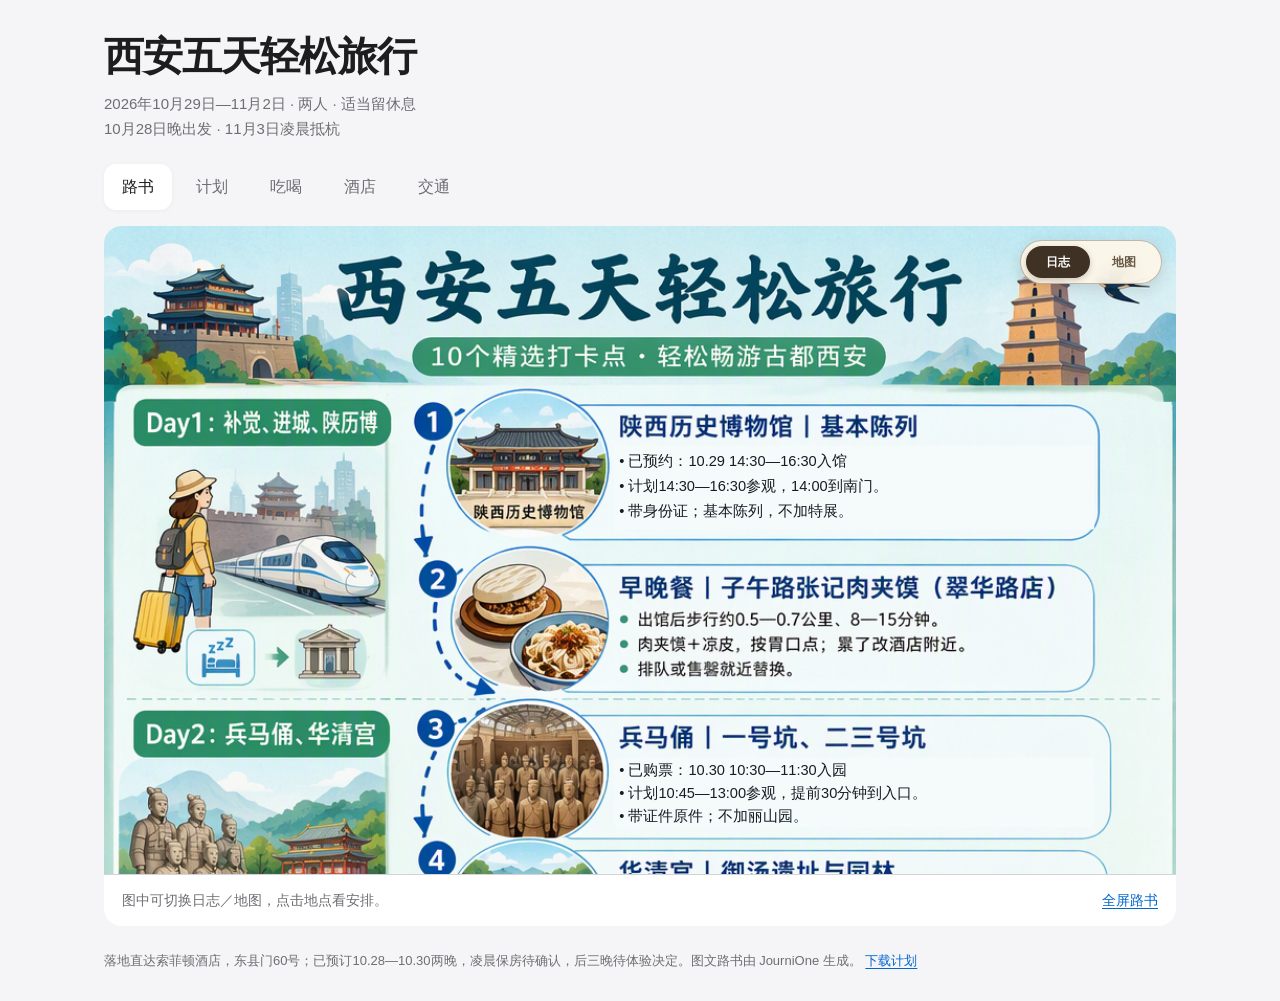
==== xian-roadbook/index.html @ 4625f003 "Show Sofidun hotel reference markers on both travel maps" ====
<!doctype html>
<html lang="zh-CN">
<head>
<meta charset="utf-8">
<meta name="viewport" content="width=device-width,initial-scale=1">
<meta name="color-scheme" content="light dark">
<meta name="description" content="西安五天轻松旅行：逐日安排、交互路书、地图、42条美食参考、经济型酒店与交通细节。">
<title>西安五天轻松旅行</title>
<style>
:root{color-scheme:light dark;--bg:#f5f5f7;--paper:#fff;--text:#1d1d1f;--muted:#6e6e73;--line:#d2d2d7;--accent:#0066cc;--selected:#e8f1fc;font-family:-apple-system,BlinkMacSystemFont,"PingFang SC","Helvetica Neue",sans-serif}
*{box-sizing:border-box}body{margin:0;background:var(--bg);color:var(--text);font-size:16px;line-height:1.65}a{color:var(--accent);text-underline-offset:3px}button{font:inherit;cursor:pointer}button:focus-visible,a:focus-visible{outline:3px solid var(--accent);outline-offset:3px}header,main{max-width:1120px;margin:auto;padding:24px}header{padding-bottom:16px}h1{font-size:clamp(26px,4vw,40px);letter-spacing:-.025em;line-height:1.2;margin:8px 0 12px}header p{color:var(--muted);margin:0;font-size:15px}.tabs{display:flex;gap:6px;flex-wrap:wrap;margin-top:22px}.tabs button{border:0;background:transparent;border-radius:12px;padding:10px 18px;color:var(--muted);min-height:44px}.tabs button[aria-selected="true"]{background:var(--paper);color:var(--text);box-shadow:0 1px 5px #0000000b}.tabs button:hover{background:var(--selected)}main{padding-top:0}[hidden]{display:none!important}.viewer{overflow:hidden;border-radius:18px;background:var(--paper)}iframe{display:block;width:100%;height:clamp(420px,72vh,800px);border:0}.viewer-tools{display:flex;gap:16px;justify-content:space-between;align-items:center;flex-wrap:wrap;padding:14px 18px;border-top:1px solid var(--line);font-size:14px}.viewer-tools span{color:var(--muted)}article{background:var(--paper);padding:28px;border-radius:18px}article h2{font-size:25px;margin:30px 0 16px;line-height:1.4}article h2:first-child{margin-top:0}article h3{font-size:20px;margin:28px 0 12px;scroll-margin-top:20px}article p,article ul{max-width:80ch}article li{margin:9px 0}article strong{font-weight:600}.table-wrap{width:100%;overflow-x:auto;margin:18px 0;border-bottom:1px solid var(--line)}table{border-collapse:collapse;width:100%;font-size:14px}th,td{padding:12px 14px;text-align:left;vertical-align:top;border-bottom:1px solid var(--line);min-width:130px}th{font-weight:600;background:var(--bg)}tr:last-child td{border-bottom:0}footer{max-width:1120px;margin:auto;padding:0 24px 30px;color:var(--muted);font-size:13px}dialog{max-width:min(560px,calc(100vw - 32px));max-height:80vh;overflow:auto;border:1px solid var(--line);border-radius:20px;background:var(--paper);color:var(--text);padding:24px}dialog::backdrop{background:#0007}dialog h2{font-size:22px;line-height:1.4;margin:0 36px 10px 0}dialog p{margin:12px 0}.dialog-top{display:flex;justify-content:space-between;gap:16px}.close{border:0;border-radius:9px;background:var(--bg);color:var(--text);min-width:44px;min-height:44px;font-size:24px}.detail-time{color:var(--muted);font-size:14px}
@media(prefers-color-scheme:dark){:root{--bg:#151516;--paper:#242426;--text:#f5f5f7;--muted:#aeaeb2;--line:#454548;--accent:#75b7ff;--selected:#233348}}
@media(max-width:600px){header,main{padding:18px 14px}header{padding-bottom:14px}main{padding-top:0}.tabs{gap:2px}.tabs button{padding:9px 13px}.viewer,article{border-radius:14px}article{padding:18px}iframe{height:64vh;min-height:420px}.viewer-tools{padding:12px 14px}th,td{padding:10px;min-width:135px}article ul{padding-left:22px}footer{padding:0 14px 24px}}
</style>
</head>
<body>
<header>
<h1>西安五天轻松旅行</h1>
<p>2026年10月29日—11月2日 · 两人 · 适当留休息</p>
<p>10月28日晚出发 · 11月3日凌晨抵杭</p>
<nav class="tabs" role="tablist" aria-label="旅行内容">
<button id="tab-journal" role="tab" aria-controls="journal" aria-selected="true" type="button">路书</button>
<button id="tab-plan" role="tab" aria-controls="plan" aria-selected="false" type="button" tabindex="-1">计划</button>
<button id="tab-food" role="tab" aria-controls="food" aria-selected="false" type="button" tabindex="-1">吃喝</button>
<button id="tab-hotels" role="tab" aria-controls="hotels" aria-selected="false" type="button" tabindex="-1">酒店</button>
<button id="tab-transport" role="tab" aria-controls="transport" aria-selected="false" type="button" tabindex="-1">交通</button>
</nav>
</header>
<main>
<section id="journal" role="tabpanel" aria-labelledby="tab-journal">
<div class="viewer">
<iframe id="roadbook-frame" src="roadbook.html" title="西安交互路书与地图"></iframe>
<div class="viewer-tools"><span>图中可切换日志／地图，点击地点看安排。</span><a href="roadbook.html" target="_blank" rel="noopener">全屏路书</a></div>
</div>
</section>
<section id="plan" role="tabpanel" aria-labelledby="tab-plan" hidden><article><h2>往返航班</h2>
<table>
<thead>
<tr>
<th>方向</th>
<th>航班</th>
<th>起飞</th>
<th>到达</th>
</tr>
</thead>
<tbody><tr>
<td>去程</td>
<td>天津航空 <strong>GS7638</strong></td>
<td><strong>10.28 21:50</strong> · 杭州萧山 T3</td>
<td><strong>10.29 00:20</strong> · 西安咸阳 T3（次日）</td>
</tr>
<tr>
<td>返程</td>
<td>首都航空 <strong>JD5301</strong></td>
<td><strong>11.02 21:55</strong> · 西安咸阳 T3</td>
<td><strong>11.03 00:15</strong> · 杭州萧山 T3（次日）</td>
</tr>
</tbody></table>
<p>按 10.18 提供的机票截图录入。建议 10.28 <strong>19:30 前到杭州 T3</strong>，11.02 <strong>19:00 前到西安 T3</strong>；到机场时间为建议值。</p>
<h2>总览</h2>
<table>
<thead>
<tr>
<th>日期</th>
<th>上午</th>
<th>下午</th>
<th>晚上</th>
</tr>
</thead>
<tbody><tr>
<td>10.29 周四</td>
<td>凌晨进城、补觉</td>
<td>14:30—16:30 陕历博（已预约）</td>
<td>翠华路简餐后回酒店休息</td>
</tr>
<tr>
<td>10.30 周五</td>
<td>兵马俑</td>
<td>午餐坐休、华清宫</td>
<td>回城、就近晚饭</td>
</tr>
<tr>
<td>10.31 周六</td>
<td>休息</td>
<td>午休、大唐芙蓉园</td>
<td>惠记晚饭、大雁塔外观、不夜城北段</td>
</tr>
<tr>
<td>11.01 周日</td>
<td>休息；西博或钟鼓楼回坊择一备选</td>
<td>午休；16:00书院门备选</td>
<td>先晚饭，18:45—19:45永宁门登城（建议）</td>
</tr>
<tr>
<td>11.02 周一</td>
<td>早餐、退房寄存</td>
<td>就近休息、取行李</td>
<td>19:00前到T3，21:55起飞</td>
</tr>
</tbody></table>
<h2>每日安排</h2>
<p>以下为建议时段，按预约订单、航班与体力调整。10.30取消酒店午休，午餐坐休。10.29晚决定是否续住；未续住则10.30出发前退房并确认寄存。10.30晚起酒店段仅在续住索菲顿时适用；换店后按新酒店重算。</p>
<h3 id="plan-day-1">10.29｜凌晨进城、补觉、陕历博</h3>
<p>落地后直接去市区酒店，补觉后就近用餐；下午陕历博，傍晚回酒店休息。</p>
<table>
<thead>
<tr>
<th>建议时间</th>
<th>安排</th>
<th>说明</th>
</tr>
</thead>
<tbody><tr>
<td>00:20—00:50</td>
<td>GS7638抵达西安T3</td>
<td>10.28 21:50杭州萧山T3起飞，10.29 00:20抵达西安咸阳T3；取行李先留30分钟，出站慢则顺延接车。</td>
</tr>
<tr>
<td>00:50—02:30</td>
<td>接车进城、市区酒店入住</td>
<td>索菲顿酒店（西安钟鼓楼店），西安市东县门60号（TourMind地址资料，10.25复核）。网约车或正规出租车直接到店；车程先留60—90分钟，候车、入住另计，02:30为规划值。已预订10.28—10.30两晚（用户确认）；后三晚待体验后决定，提前确认凌晨入住、晚点保房；接送及费用待确认。</td>
</tr>
<tr>
<td>02:30—10:30</td>
<td>补觉、洗漱</td>
<td>保留约8小时；晚点就顺延起床，减少上午活动，不为吃饭绕路。陕博按成功预约场次处理。</td>
</tr>
<tr>
<td>10:30—11:30</td>
<td>酒店附近早午餐</td>
<td>就近选一家，不排早市、不退房。</td>
</tr>
<tr>
<td>11:30—12:15</td>
<td>酒店休息</td>
<td>已在市区，不再安排进城或换店。</td>
</tr>
<tr>
<td>12:15—13:15</td>
<td>轻午餐、出门准备</td>
<td>早午餐吃饱可不加餐，带身份证和饮水。</td>
</tr>
<tr>
<td>13:15—14:30</td>
<td>前往陕历博、排队</td>
<td>暂按13:15离店，目标14:00到本馆南门，14:30入馆；出发前按实时路况复核交通时间。</td>
</tr>
<tr>
<td>14:30—16:30</td>
<td>陕西历史博物馆｜基本陈列</td>
<td>已预约（10.24用户确认）：10.29 14:30—16:30入馆。计划14:30—16:30参观基本陈列，16:30为建议结束时间；带身份证，目标14:00到本馆南门。</td>
</tr>
<tr>
<td>16:45—17:30</td>
<td>早晚餐｜子午路张记肉夹馍（翠华路店）</td>
<td>出馆后步行约0.5—0.7公里、8—15分钟。肉夹馍＋凉皮，按胃口点；累了改酒店附近。排队或售罄就近替换。</td>
</tr>
<tr>
<td>17:30—18:15</td>
<td>回酒店休息</td>
<td>已于凌晨入住，无需再次办理。回程先留45分钟，出发前看实时路况复核；饿了再就近补餐。</td>
</tr>
<tr>
<td>18:15—21:00</td>
<td>酒店休息</td>
<td>第一晚不再安排钟鼓楼或回坊；机场落地当天不追夜游。</td>
</tr>
</tbody></table>
<h3 id="plan-day-2">10.30｜兵马俑、华清宫</h3>
<p>全天临潼两景点；午餐坐休，晚间回酒店，不爬骊山、不加演出。</p>
<table>
<thead>
<tr>
<th>建议时间</th>
<th>安排</th>
<th>说明</th>
</tr>
</thead>
<tbody><tr>
<td>08:00—08:40</td>
<td>酒店附近早餐</td>
<td>粥、包子、鸡蛋或胡辣汤；就近选店。出发前确认续住；未续住则按酒店规定退房并确认行李寄存，必要时提前起床。</td>
</tr>
<tr>
<td>08:45—10:45</td>
<td>前往兵马俑、核验</td>
<td>网约车优先，08:45离店暂定，目标10:15前到；出发前按实时路况复核出发时间，另留30—45分钟步行检票。</td>
</tr>
<tr>
<td>10:45—13:00</td>
<td>兵马俑｜一号坑、二三号坑</td>
<td>门票已购买（10.23用户确认）；10.30 10:30—11:30为订单入园时段。计划10:45入园、13:00结束；按订单时段提前30分钟到入口，带证件原件。不加丽山园。</td>
</tr>
<tr>
<td>13:00—14:00</td>
<td>出口附近午餐、坐休</td>
<td>选择正规明码标价面食店；保留坐休，不串店。</td>
</tr>
<tr>
<td>14:00—14:45</td>
<td>前往华清宫</td>
<td>公路先按约9—11公里估，网约车20—30分钟，含候车与检票留45分钟。导航华清宫开放检票口。</td>
</tr>
<tr>
<td>14:45—16:45</td>
<td>华清宫｜御汤遗址与园林</td>
<td>建议10.29购买10.30华清宫景区票（非放票日承诺），到访前核对截止检票及入口。御汤遗址、园林、五间厅为主；不爬骊山、不另加长恨歌或12·12演出。</td>
</tr>
<tr>
<td>16:45—18:45</td>
<td>华清宫返回市区酒店</td>
<td>优先网约车，暂留2小时；回当晚确认的酒店。未续住则先取寄存行李、再到新酒店，另留办理时间；酒店端交通按实际地址复核。</td>
</tr>
<tr>
<td>18:45—19:45</td>
<td>酒店附近晚餐</td>
<td>就近吃，不跨区觅食；下午无酒店午休，晚饭后休息。</td>
</tr>
<tr>
<td>19:45—21:00</td>
<td>酒店休息</td>
<td>30日步行和交通较多，不再安排夜游。</td>
</tr>
</tbody></table>
<h3 id="plan-day-3">10.31｜大唐芙蓉园、大唐不夜城</h3>
<p>上午休息，午休后先逛芙蓉园，晚饭后只走不夜城北段。</p>
<table>
<thead>
<tr>
<th>建议时间</th>
<th>安排</th>
<th>说明</th>
</tr>
</thead>
<tbody><tr>
<td>09:00—12:00</td>
<td>睡醒早餐、自由休息</td>
<td>酒店附近活动；不补排其他大景点。</td>
</tr>
<tr>
<td>12:00—13:00</td>
<td>住宿区午餐</td>
<td>就近用餐，酒店附近就近选店。</td>
</tr>
<tr>
<td>13:00—14:00</td>
<td>午休</td>
<td>保留一小时休息；按体力延长并缩短园内路线。</td>
</tr>
<tr>
<td>14:00—15:00</td>
<td>前往大唐芙蓉园西门、检票</td>
<td>首选网约车，暂留1小时含候车、检票；出发前按实时导航复核出发时间与地铁接入。西门为御苑门。</td>
</tr>
<tr>
<td>15:00—17:15</td>
<td>大唐芙蓉园｜西门进出短线</td>
<td>建议10.30购买10.31景区票，按当日票种和开放公告入园；西门御苑门→紫云楼周边→芙蓉湖局部→西门，不绕全湖，不另排演出。官方地址芙蓉西路99号；坐标仅景区锚点，按西门导航。</td>
</tr>
<tr>
<td>17:15—18:00</td>
<td>前往大悦城</td>
<td>从芙蓉园西门到大悦城，步行估1.2—1.8公里、25—35分钟，找B1店铺另留10分钟；累了短程打车。</td>
</tr>
<tr>
<td>18:00—18:45</td>
<td>晚餐｜惠记粉汤羊血（大悦城店）</td>
<td>慈恩西路69号，大悦城B1-95；小碗粉汤羊血，干饼按胃口加。排队久就商场内替换，不加串店。</td>
</tr>
<tr>
<td>18:55—19:10</td>
<td>大雁塔南广场｜塔外观</td>
<td>大悦城步行约0.3—0.5公里、5—10分钟；不登塔。</td>
</tr>
<tr>
<td>19:10—20:00</td>
<td>大唐不夜城北段</td>
<td>从南广场进入北段，短逛后折返；不追全街演出，周末人多时缩短。</td>
</tr>
<tr>
<td>20:00—21:00</td>
<td>返回酒店</td>
<td>先走到允许上车处；回酒店暂留1小时，出发前按实时路况复核。当天只排芙蓉园＋不夜城。</td>
</tr>
</tbody></table>
<h3 id="plan-day-4">11.01｜白天休息、夜登永宁门</h3>
<p>上午备选择一，下午午休；书院门傍晚备选，晚饭后18:45登城墙。</p>
<table>
<thead>
<tr>
<th>建议时间</th>
<th>安排</th>
<th>说明</th>
</tr>
</thead>
<tbody><tr>
<td>09:00—10:00</td>
<td>酒店附近早餐</td>
<td>早餐就近吃。</td>
</tr>
<tr>
<td>10:00—12:00</td>
<td>休息／上午备选择一</td>
<td>备选，不与其他上午或傍晚备选叠加。默认休息。西安博物院＋小雁塔（10.27 18:00约11.01上午）与钟鼓楼＋回坊午饭二选一，亦可都不去；不与傍晚书院门全叠加。钟鼓楼只看外观。</td>
</tr>
<tr>
<td>12:00—13:00</td>
<td>住宿区午餐</td>
<td>上午若选回坊，可把马宾生熟双拼小炒作为午饭；未选回坊则就近吃。</td>
</tr>
<tr>
<td>13:00—15:00</td>
<td>酒店午休</td>
<td>午休后仍可继续休息。</td>
</tr>
<tr>
<td>16:00—16:45</td>
<td>书院门备选</td>
<td>备选，不与其他上午或傍晚备选叠加。酒店→书院门交通另计，必要时提前离店；仅有体力且商户仍营业时短逛；当天已选上午备选可直接取消，不作为主路线必到点。</td>
</tr>
<tr>
<td>16:45—17:15</td>
<td>前往爱骅总店</td>
<td>从当日入住酒店出发（续住索菲顿时为东县门60号），按实时导航复核，16:45离店暂定；若从书院门出发，步行估0.9—1.3公里、20—30分钟。</td>
</tr>
<tr>
<td>17:15—18:00</td>
<td>晚餐｜爱骅裤带面馆（总店）</td>
<td>端履门城市之心1层6号；小份油泼或三合一面。若改春发生等西侧店，取消爱骅与书院门。</td>
</tr>
<tr>
<td>18:00—18:45</td>
<td>前往永宁门、购票检票</td>
<td>从爱骅步行估1.3—1.8公里、25—35分钟，走不动打车；提前线上购票，18:45仅建议入场，按当日夜间开放入口和票种执行，排队久顺延。</td>
</tr>
<tr>
<td>18:45—19:45</td>
<td>永宁门城墙夜游</td>
<td>建议11.01白天确认并购买11.01晚间可用的登城票，按当日开放检票口入场；走20—25分钟折返，同门下墙。普通登城票不代表含梦长安演出；大雨、大风取消。</td>
</tr>
<tr>
<td>19:45—20:30</td>
<td>回酒店、整理行李</td>
<td>同门下墙后打车回酒店，先留45分钟，出发前看实时路况复核；准备翌日返程。</td>
</tr>
</tbody></table>
<h3 id="plan-day-5">11.02｜晚班机返程</h3>
<p>JD5301 21:55从西安T3起飞，11.03 00:15抵达杭州T3；白天就近休息，建议19:00前到机场。</p>
<table>
<thead>
<tr>
<th>建议时间</th>
<th>安排</th>
<th>说明</th>
</tr>
</thead>
<tbody><tr>
<td>09:00—12:00</td>
<td>早餐、整理行李、退房</td>
<td>09:00—12:00为建议窗口；退房及寄存条件向最终入住酒店确认，退房后寄存行李。</td>
</tr>
<tr>
<td>12:00—15:30</td>
<td>住宿区午餐、休息或买伴手礼</td>
<td>退房寄存后在住宿片区吃午饭、休息或买伴手礼，15:30回酒店取行李；不去远郊。</td>
</tr>
<tr>
<td>15:30—19:00</td>
<td>取行李、前往机场 T3</td>
<td>15:30—16:00取行李；16:30前乘地铁，或17:00前打车，建议19:00前到西安T3。酒店端距离、地铁接入待确认；14号线机场西站可衔接T3。网约车先留2小时含候车路况，均为规划值。</td>
</tr>
<tr>
<td>19:00—21:55</td>
<td>西安咸阳国际机场返程</td>
<td>首都航空 JD5301：11.02 21:55 西安咸阳 T3 起飞，11.03 00:15 抵达杭州萧山 T3（次日）。建议19:00前到西安T3办理值机、托运和安检，晚饭在机场解决。机场坐标仍为整体锚点。</td>
</tr>
</tbody></table>
<h2>景点游玩攻略</h2>
<p>资料核对：2026.10.22。推荐理由和游览顺序为本计划建议，景点特色依据下列来源；沿用现有日程和预约表。实际展厅、入口与开放范围以当天公告为准，备选用于替换。</p>
<h3>陕西历史博物馆</h3>
<p><strong>安排：已预约10.29 14:30—16:30入馆；计划14:30—16:30参观基本陈列。</strong></p>
<ul>
<li><strong>推荐理由</strong>：用一馆串起周、秦、汉、唐，先建立历史脉络，后面看兵马俑和唐风街区更容易理解。</li>
<li><strong>怎么玩</strong>：沿《陕西古代文明》现场动线参观；周秦约35分钟、汉约25分钟、隋唐约35分钟，余下25分钟留给走动、坐休和出馆。</li>
<li><strong>省力提醒</strong>：每个时期选2—3件文物细看，不追“全部镇馆之宝”；本次不追加收费特展，也不去秦汉馆。展厅与具体展品以现场开放为准。</li>
</ul>
<p>来源：<a target="_blank" rel="noopener noreferrer" href="https://www.sxhm.com/basic_display.html">陕博常设展览</a> · <a target="_blank" rel="noopener noreferrer" href="https://www.sxhm.com/guide.html">本馆导览</a>。</p>
<h3>兵马俑</h3>
<p><strong>安排：已购10.30 10:30—11:30入园；计划10:45—13:00参观。</strong></p>
<ul>
<li><strong>推荐理由</strong>：一号坑看军阵规模，二号坑看兵种与展陈解读，三号坑看遗址布局，现场空间感是主要看点。</li>
<li><strong>怎么玩</strong>：建议一号坑约55分钟→三号坑约15分钟→二号坑约35分钟，走动和休息留30分钟；现场按开放动线调整。</li>
<li><strong>省力提醒</strong>：官方10.02公告：二号坑已于10.01提升后试开放，南区设快速参观线，可优先采用；13:00结束，保留午餐坐休，不加丽山园。</li>
</ul>
<p>来源：<a target="_blank" rel="noopener noreferrer" href="https://www.bmy.com.cn/pitone.html">一号坑介绍</a> · <a target="_blank" rel="noopener noreferrer" href="https://www.bmy.com.cn/news/news/3374.html">二号坑新展陈</a> · <a target="_blank" rel="noopener noreferrer" href="https://www.bmy.com.cn/pitthree.html">三号坑介绍</a>。</p>
<h3>华清宫</h3>
<p><strong>安排：10.30 14:45—16:45。</strong></p>
<ul>
<li><strong>推荐理由</strong>：唐御汤遗址、湖景与西安事变旧址五间厅集中在同一景区，能把唐代宫廷与近代史串起来。</li>
<li><strong>怎么玩</strong>：按当日入口和指示牌串联御汤遗址、湖景、五间厅；遗址约40分钟、五间厅约25分钟，余下55分钟留给园林、步行和坐休。</li>
<li><strong>省力提醒</strong>：只走山下文化区，累了缩短湖边停留；不爬骊山，不加长恨歌或12·12演出，16:45离园回城。</li>
</ul>
<p>来源：<a target="_blank" rel="noopener noreferrer" href="https://www.hqc.cn/HuaQingPalace/jianjie/">华清宫景区简介</a>。</p>
<h3>大唐芙蓉园</h3>
<p><strong>安排：10.31 15:00—17:15。</strong></p>
<ul>
<li><strong>推荐理由</strong>：看紫云楼群、湖面和唐风园林，适合把时间留给建筑外观与拍照。园区是唐文化主题园林，按景观游览来安排。</li>
<li><strong>怎么玩</strong>：西门御苑门→紫云楼周边→芙蓉湖局部→西门；约90分钟慢走拍照，45分钟留给休息和回程，不绕全湖。</li>
<li><strong>省力提醒</strong>：官网全园步行参考为2—3小时，本次只走短线；不承诺登楼或演出，17:15出园，接大悦城晚饭。</li>
</ul>
<p>来源：<a target="_blank" rel="noopener noreferrer" href="https://www.tangparadise.cn/its.html?id=753">园区介绍</a> · <a target="_blank" rel="noopener noreferrer" href="https://www.tangparadise.cn/guide.html">入口与游览时长</a>。</p>
<h3>大雁塔南广场</h3>
<p><strong>安排：10.31 18:55—19:10，塔外观。</strong></p>
<ul>
<li><strong>推荐理由</strong>：玄奘像、红墙和大雁塔同处这一带，短暂停留就能拍到有辨识度的西安地标。</li>
<li><strong>怎么玩</strong>：从大悦城到南广场，找不挡通行的位置看塔、拍合影；15分钟后接不夜城北段。</li>
<li><strong>省力提醒</strong>：不进入大慈恩寺、不登塔，不绕到北广场等喷泉；不要把看塔外观理解为已参观寺院。</li>
</ul>
<p>来源：<a target="_blank" rel="noopener noreferrer" href="https://qjxq.xa.gov.cn/xwzx/xwdt/1959905174292041730.html">曲江新区游客空间介绍</a>。</p>
<h3>大唐不夜城</h3>
<p><strong>安排：10.31 19:10—20:00，北段。</strong></p>
<ul>
<li><strong>推荐理由</strong>：主要体验仿唐街景、雕塑与夜间灯光，饭后短逛就能感受街区氛围。</li>
<li><strong>怎么玩</strong>：南广场接北段步行街，沿主街走一小段后折返；单程控制约20分钟，余下时间拍照和退出人群。</li>
<li><strong>省力提醒</strong>：10.31为周六，人多就缩短；不为某场演出跑全街，不承诺固定亮灯或演出时刻。20:00开始返程。</li>
</ul>
<p>来源：<a target="_blank" rel="noopener noreferrer" href="https://qjxq.xa.gov.cn/zwgk/ndzdxxgk/ggwh/1873997477139513345.html">曲江新区步行街介绍</a>。</p>
<h3>永宁门城墙</h3>
<p><strong>安排：11.01 18:45—19:45，晚间可用票及入口需当天确认。</strong></p>
<ul>
<li><strong>推荐理由</strong>：在城门与城墙上看老城和城外街景的层次，南门区域也有夜间亮化，适合短程夜游。</li>
<li><strong>怎么玩</strong>：当日开放入口登城→城楼周边看景→沿一侧走20—25分钟→折返，同门下墙；不绕整圈。</li>
<li><strong>省力提醒</strong>：保留登城、拍照和下墙时间，不租车环城；普通登城票不含梦长安。雨大、风大或夜间不开放就取消登城。</li>
</ul>
<p>来源：<a target="_blank" rel="noopener noreferrer" href="https://qjxq.xa.gov.cn/zmhd/hygq/1808411269676466178.html">曲江新区永宁门亮化说明</a>。</p>
<h3>西安博物院与小雁塔（备选）</h3>
<p><strong>安排：11.01 10:00—12:00，可选。</strong></p>
<ul>
<li><strong>推荐理由</strong>：博物馆、唐代小雁塔和荐福寺古建放在一起，适合同时看城市历史与园林古塔。</li>
<li><strong>怎么玩</strong>：建议馆内基本陈列约60分钟→小雁塔外观、园林约30分钟，入园与走动留30分钟；以已预约入口和开放展厅为准。</li>
<li><strong>省力提醒</strong>：不登塔；与钟鼓楼回坊上午线二选一，亦可都不去。</li>
</ul>
<p>来源：<a target="_blank" rel="noopener noreferrer" href="https://www.xabwy.com/show.html?id=46">西博小雁塔概述</a> · <a target="_blank" rel="noopener noreferrer" href="https://www.xabwy.com/showtwo.html?id=485&num=3&type=37">古都西安基本陈列</a>。</p>
<h3>钟鼓楼与回坊（备选）</h3>
<p><strong>安排：11.01上午替代西博，午饭仍留在回坊。</strong></p>
<ul>
<li><strong>推荐理由</strong>：用一条短线看钟鼓楼外观，再进入回坊街巷吃午饭，适合更想体验老城与小吃的那一天。</li>
<li><strong>怎么玩</strong>：钟楼外观→鼓楼外观→回坊选一段街巷→一家主食店；两楼拍照约30分钟，其余时间慢走，不串多家排队店。</li>
<li><strong>省力提醒</strong>：官方公告：钟楼10.11—11.15、鼓楼11.01—11.30楼内展厅改造，观景平台开放。本计划只看外观；不叠加西博或傍晚书院门。</li>
</ul>
<p>来源：<a target="_blank" rel="noopener noreferrer" href="https://wwj.xa.gov.cn/xwzx/tzgg/2105187558014095361.html">钟鼓楼博物馆施工公告</a>。</p>
<h3>书院门（备选）</h3>
<p><strong>安排：11.01 16:00—16:45，有体力且商户营业时再去。</strong></p>
<ul>
<li><strong>推荐理由</strong>：以关中书院周边的文化街氛围为看点，离南门近，适合小段闲逛。</li>
<li><strong>怎么玩</strong>：从牌坊进入，看沿街门面和关中书院外观，约30分钟折返，余下15分钟留给停留和离开。</li>
<li><strong>省力提醒</strong>：只作街区短逛，不默认能进入书院，也不临时加碑林博物馆；上午已选备选，傍晚可直接取消。</li>
</ul>
<p>来源：<a target="_blank" rel="noopener noreferrer" href="https://xadfz.xa.gov.cn/xadq/dqtk/2009093686383665153.html">西安市地方志书院门介绍</a> · <a target="_blank" rel="noopener noreferrer" href="https://gzsy.xawl.edu.cn/sygk/syjj.htm">关中书院简介</a>。</p>
<h3>湘子庙街与德福巷（西侧晚饭备选）</h3>
<p><strong>安排：仅改吃春发生等西侧店时顺路选用，不另加游览时段。</strong></p>
<ul>
<li><strong>推荐理由</strong>：老街巷与咖啡馆、小店相连，适合把西侧晚饭前的零散时间用于短走。</li>
<li><strong>怎么玩</strong>：沿现有西侧路线经过湘子庙街、德福巷，再到所选晚饭店；按晚饭和登城前的剩余时间取一段，不要求走完。</li>
<li><strong>省力提醒</strong>：选西侧就取消爱骅和书院门；不默认进入湘子庙，不等网红店。时间紧或累了直接吃饭、休息。</li>
</ul>
<p>来源：<a target="_blank" rel="noopener noreferrer" href="https://beilin.xiancity.cn/system/2024/09/10/031158814.shtml">碑林区融媒体德福巷介绍</a>。</p>
<h2>预约日与游览日</h2>
<p>以下均为 <strong>2026 年</strong>；陕历博已预约，10.29 14:30—16:30入馆；兵马俑已购买，10.30 10:30—11:30入园；其他项目预约状态待确认。表内游玩时间为建议，按成功订单执行。10.22 核对官方规则；未核到放票日的项目仅列建议购票日。</p>
<table>
<thead>
<tr>
<th>项目</th>
<th>预约日／购票日</th>
<th>游览日／建议时段</th>
<th>入口与说明</th>
</tr>
</thead>
<tbody><tr>
<td>陕历博本馆·基本陈列</td>
<td><strong>已预约（10.24用户确认）</strong>；实际预约日期未提供</td>
<td><strong>10.29 周四 14:30—16:30入馆</strong>；计划14:30—16:30参观</td>
<td>目标14:00到本馆南门，带身份证；16:30为建议结束时间。不必重复预约。<a target="_blank" rel="noopener noreferrer" href="https://www.sxhm.com/guide.html">官方规则</a></td>
</tr>
<tr>
<td>兵马俑</td>
<td><strong>已购买（10.23用户确认）</strong></td>
<td><strong>10.30 周五 10:30—11:30入园</strong>；计划10:45—13:00参观</td>
<td>按已购订单入园，提前30分钟到入口，带证件原件。不必重复买票；实际购票日期未提供。<a target="_blank" rel="noopener noreferrer" href="https://www.bmy.com.cn/jingtai/bmyweb/ticketing.html">购票说明</a></td>
</tr>
<tr>
<td>华清宫</td>
<td><strong>10.29 购票（建议）</strong>；可售日期以官方为准</td>
<td><strong>10.30 周五 14:45—16:45</strong></td>
<td>买景区门票，出发前确认当日入口和截止检票；不另排骊山、长恨歌或12·12演出。<a target="_blank" rel="noopener noreferrer" href="https://www.hqc.cn/">官网</a></td>
</tr>
<tr>
<td>大唐芙蓉园</td>
<td><strong>10.30 购票（建议）</strong>；可售日期以官方为准</td>
<td><strong>10.31 周六 15:00—17:15</strong></td>
<td>买10.31当日可用景区票，西门御苑门进出；不另排演出。<a target="_blank" rel="noopener noreferrer" href="https://www.tangparadise.cn/ticket.html">购票须知</a> <a target="_blank" rel="noopener noreferrer" href="https://www.tangparadise.cn/guide.html">入口</a></td>
</tr>
<tr>
<td>西安博物院＋小雁塔·可选</td>
<td><strong>10.27 周二 18:00 放票</strong></td>
<td><strong>11.01 周日上午</strong></td>
<td>与钟鼓楼回坊上午线择一，园林不含登塔。<a target="_blank" rel="noopener noreferrer" href="https://www.xabwy.com/showtwo.html?id=1373">官方公告</a></td>
</tr>
<tr>
<td>永宁门城墙</td>
<td><strong>11.01 白天确认并购票（建议）</strong></td>
<td><strong>11.01 周日 18:45—19:45</strong></td>
<td>确认晚间可用票种、开放检票口和截止时间；普通登城票不代表含《梦长安》。若夜间不开放，改城外散步。<a target="_blank" rel="noopener noreferrer" href="https://www.chinaxiancitywall.com/">官网</a></td>
</tr>
</tbody></table>
<p>晚点或补觉不足时取消餐饮绕行；无法按预约场次到馆，按官方规则处理，不默认迟到可进。</p>
<h2>出发前确认</h2>
<ul>
<li>索菲顿首段已预订10.28—10.30两晚；已预订（10.25用户确认），提前确认凌晨到店保房；10.29晚决定后三晚续住或换店。</li>
<li>航班时刻、航站楼临行核对；酒店早餐和就近普通餐次待住宿确定后补。</li>
<li>预约见上表；餐馆、酒店资料另行核对营业、房价与房态。</li>
</ul>
<h2>临时调整</h2>
<ul>
<li><strong>10.29晚点／疲劳</strong>：优先补觉、取消餐饮绕行；陕博已约14:30—16:30入馆；无法赶上时按官方规则处理。</li>
<li><strong>10.30体力不足／返程晚</strong>：午餐坐休，华清宫只看重点、缩短停留；不加骊山或演出，回城后就近吃饭休息。</li>
<li><strong>10.31下雨／拥挤</strong>：缩短芙蓉园短线或取消不夜城，改大悦城用餐后回酒店；不默认挪到11.01。</li>
<li><strong>11.01雨大／风大／夜间不开放</strong>：取消登城，视天气在城外短走或回酒店；书院门可取消，上午备选仍择一。</li>
<li><strong>餐馆排队／停业</strong>：就近替换，每餐一家主食店；原探店与酒店资料保留各自核验日期，出发前再确认。</li>
</ul>
<h2>提醒</h2>
<ul>
<li>10.30午餐坐休，其余日保留补觉／午休；凌晨入住需提前确认，不默认订10.29即可凌晨进房。</li>
<li>每餐一家主食店，两人先点小份；小吃备选用于替换。</li>
<li>下雨时夜游改室内休息；大雨、大风取消城墙。</li>
</ul>
<h2>预算</h2>
<p>两人当地预算暂按 <strong>3,200—5,300元</strong>，含市区五晚住宿、餐饮、门票和交通；不含往返机票、购物。五晚住宿预算 <strong>500—1,000元／间（100—200元／晚）</strong>，仅预算目标，非酒店实时报价；首段两晚200—400元，后三晚预留300—600元。取消机场过渡夜，凌晨进城用车按平台或计价实付核对，交通超预算则另加。华清宫、芙蓉园门票预留 <strong>约500元／两人</strong>，已计入上述估算，演出、索道未安排；最终以订单为准。</p>
</article></section>
<section id="food" role="tabpanel" aria-labelledby="tab-food" hidden><article><h2>吃喝</h2>
<p>每餐一家主食店，两人先点小份。餐馆需临行确认营业；备选用于替换。</p>
<table>
<thead>
<tr>
<th>日期</th>
<th>用餐安排</th>
<th>备选与提醒</th>
</tr>
</thead>
<tbody><tr>
<td>10.29</td>
<td>早午餐：市区酒店附近；午餐：市区酒店附近；16:45张记肉夹馍＋凉皮</td>
<td>出馆后简餐，可换虎子或郭老三；累了直接回酒店，晚饭就近。</td>
</tr>
<tr>
<td>10.30</td>
<td>早餐就近；午餐：兵马俑出口附近，坐休1小时；晚餐：酒店附近</td>
<td>下午去华清宫，不绕临潼城区找店。</td>
</tr>
<tr>
<td>10.31</td>
<td>午餐就近；晚餐18:00：大悦城惠记粉汤羊血</td>
<td>先芙蓉园、后晚饭、不夜城；排队久换商场内餐馆。</td>
</tr>
<tr>
<td>11.01</td>
<td>午餐就近；若选回坊上午线可吃马宾小炒；17:15爱骅裤带面晚餐</td>
<td>先晚饭后登城；西侧线可换春发生，同时取消爱骅和书院门。</td>
</tr>
<tr>
<td>11.02</td>
<td>早餐、午餐就近；晚餐：机场T3</td>
<td>15:30取行李，16:30前地铁／17:00前打车；出发前按实时路况复核。</td>
</tr>
</tbody></table>
<p>备选共42条，含同店不同用途；旧视频与评论仅作参考，现时营业待核。</p>
<h3>餐馆备选</h3>
<table>
<thead>
<tr>
<th>类别／店铺</th>
<th>推荐菜</th>
<th>地点</th>
<th>参考与安排</th>
</tr>
</thead>
<tbody><tr>
<td>志亮灌汤蒸饺·清真（庙后街店）</td>
<td>牛肉蒸饺、八宝粥</td>
<td>莲湖区庙后街 <strong>200 号</strong>；<a target="_blank" rel="noopener noreferrer" href="https://gs.ctrip.com/html5/you/foods/fooddetail/7/16460234.html">携程地点及菜单</a></td>
<td>顺路补充；回坊午饭备选。</td>
</tr>
<tr>
<td>清真马宾小炒</td>
<td>生熟双拼小炒</td>
<td>北广济街北口 <strong>281 号</strong>；<a target="_blank" rel="noopener noreferrer" href="https://www.amap.com/place/B0FFGCBK2I">高德门店定位</a></td>
<td>口播对应；11.01回坊午饭备选。</td>
</tr>
<tr>
<td>老贾家凉糕</td>
<td>蜂蜜凉糕、凉粽，分一份尝</td>
<td>小学习巷 <strong>79 号</strong>；<a target="_blank" rel="noopener noreferrer" href="https://www.woshiji.cn/show-20-4432-1.html">地址资料</a></td>
<td>顺路补充，非视频同店确认；甜食可选。</td>
</tr>
<tr>
<td>马洪小炒泡馍（回民街店）</td>
<td>牛肉小炒、牛羊肉泡馍</td>
<td>莲湖区红埠街 <strong>46 号</strong>，勿选东新街分店；<a target="_blank" rel="noopener noreferrer" href="https://m.tuniu.com/restaurant/3609241/">途牛门店资料</a></td>
<td>顺路补充；回坊午饭替换。</td>
</tr>
<tr>
<td>清真·壹佳烤肉（红福小区店）</td>
<td>烤筋、肥瘦，刷酱或老三样</td>
<td>红埠街 <strong>1 号 10101</strong>，老乌家油茶麻花对面；部分评论写 3 号；<a target="_blank" rel="noopener noreferrer" href="https://www.amap.com/place/B0KG271K7E">高德门店定位</a></td>
<td>评论线索，非 UP 明确推荐；晚饭替换。</td>
</tr>
<tr>
<td>子午路张记肉夹馍（翠华路店）</td>
<td>腊汁肉夹馍配凉皮／米皮</td>
<td>翠华路挚友大厦一层，高德标 <strong>翠花南路 229 号</strong>，点评常写 227 号；<a target="_blank" rel="noopener noreferrer" href="https://www.amap.com/place/B001D07BBR">高德门店定位</a></td>
<td>UP 提及、当次未吃；10.29出馆后简餐。</td>
</tr>
<tr>
<td>春发生饭店·非遗（南院门店）</td>
<td>葫芦头泡馍</td>
<td>碑林区南院门 <strong>25 号</strong>；<a target="_blank" rel="noopener noreferrer" href="https://www.dianping.com/shop/550414/photos/album/p5">点评地址</a></td>
<td>顺路补充；第四天西侧线。</td>
</tr>
<tr>
<td>爱骅裤带面馆（总店）</td>
<td>油泼裤带面、三合一面</td>
<td>碑林区端履门 <strong>城市之心 1 层 6 号</strong>；<a target="_blank" rel="noopener noreferrer" href="https://www.amap.com/place/B0KG57GAJV">高德定位</a>、<a target="_blank" rel="noopener noreferrer" href="https://gs.ctrip.com/html5/you/foods/fooddetail/100057/16573410.html">携程菜单</a></td>
<td>顺路补充；11.01登城前晚饭。</td>
</tr>
<tr>
<td>秦豫肉夹馍（东木头市店）</td>
<td>腊汁肉夹馍</td>
<td>碑林区东木头市 <strong>19 号</strong>，勿与骡马市分店混用；<a target="_blank" rel="noopener noreferrer" href="https://m.map.360.cn/?pid=9b5b665881f82723&src=pc_shenbian">360 地图定位</a>、<a target="_blank" rel="noopener noreferrer" href="https://m.cityhui.com/shop/21279.html">营业参考</a></td>
<td>评论提及；第四天早午餐。先查营业、售罄。</td>
</tr>
</tbody></table>
<h3>参考探店</h3>
<p>15家线索：3家口播对应、12家评论辨认。评论门牌、视频同店及现时营业仍需核对。</p>
<table>
<thead>
<tr>
<th>类别／店铺</th>
<th>推荐菜</th>
<th>地点</th>
<th>参考与安排</th>
</tr>
</thead>
<tbody><tr>
<td>馨磊酱肉店（麦苋街店）</td>
<td>酱牛肉、牛肚、牛筋</td>
<td><strong>麦苋街 92 号</strong>。高德为 92 号，视频评论写 90 号，按完整店名定位。<a target="_blank" rel="noopener noreferrer" href="https://www.amap.com/place/B001D07BJO">高德</a></td>
<td>口播对应；睿哥 02:56，丹牛评论 00:45。 <a target="_blank" rel="noopener noreferrer" href="https://www.bilibili.com/video/BV1u1Lx6aEHF?t=176">02:56</a> <a target="_blank" rel="noopener noreferrer" href="https://www.bilibili.com/video/BV17Z7a6vEKo?t=45">00:45</a> 分一份，可配馍。</td>
</tr>
<tr>
<td>马家锅盔一绝</td>
<td>托托馍、锅盔</td>
<td><strong>麦苋街 54 号为评论提供的门牌，尚未独立核实</strong>；点评能查到同名店及托托馍、锅盔。<a target="_blank" rel="noopener noreferrer" href="https://www.dianping.com/shop/20843887/photos">门店资料</a></td>
<td>评论辨认；门牌未核。 <a target="_blank" rel="noopener noreferrer" href="https://www.bilibili.com/video/BV17Z7a6vEKo?t=100">01:40</a> 两人分一个配酱肉。</td>
</tr>
<tr>
<td>老杨家饺子馆（小皮院）</td>
<td>酸汤水饺</td>
<td><strong>小皮院 89 号为评论定位，门牌待复核</strong>。检索能查到小皮院老杨家；注意与自强西路同名店区分。<a target="_blank" rel="noopener noreferrer" href="https://post.smzdm.com/p/a9509vp7/">小皮院门店线索</a></td>
<td>评论辨认；回坊午饭替换。 <a target="_blank" rel="noopener noreferrer" href="https://www.bilibili.com/video/BV17Z7a6vEKo?t=195">03:15</a> 回坊午饭替换主食。</td>
</tr>
<tr>
<td>米文军小豆糕</td>
<td>小豆糕</td>
<td><strong>北广济街 268 号附近为评论定位</strong>；按流动小摊看待，出摊位置和时间待确认，碰不到就略过</td>
<td>评论辨认；摊位、出摊待确认。 <a target="_blank" rel="noopener noreferrer" href="https://www.bilibili.com/video/BV17Z7a6vEKo?t=333">05:33</a> 少量甜食。</td>
</tr>
<tr>
<td>清真马宾小炒</td>
<td>生熟双拼小炒</td>
<td><strong>北广济街北口 281 号</strong>，地址已与高德、携程对应。<a target="_blank" rel="noopener noreferrer" href="https://www.amap.com/place/B0FFGCBK2I">高德</a>、<a target="_blank" rel="noopener noreferrer" href="https://gs.ctrip.com/html5/you/foods/fooddetail/7/15932543.html">菜品</a></td>
<td>口播对应；11.01回坊午饭备选。 <a target="_blank" rel="noopener noreferrer" href="https://www.bilibili.com/video/BV1u1Lx6aEHF?t=240">04:00</a> <a target="_blank" rel="noopener noreferrer" href="https://www.bilibili.com/video/BV17Z7a6vEKo?t=347">05:47</a> 小份，酸辣自选。</td>
</tr>
<tr>
<td>老刘家泡馍·陕西老字号（钟鼓楼广济街）</td>
<td>手掰牛羊肉泡馍</td>
<td><strong>北广济街 101 号</strong>，勿与下面土门老刘家混用。<a target="_blank" rel="noopener noreferrer" href="https://www.amap.com/place/B0FFITBVO7">高德</a></td>
<td>评论辨认；回坊正餐替换。 <a target="_blank" rel="noopener noreferrer" href="https://www.bilibili.com/video/BV17Z7a6vEKo?t=474">07:54</a> 作一顿正餐。</td>
</tr>
<tr>
<td>好妈妈时令小吃</td>
<td>蜂蜜凉粽、凉糕</td>
<td><strong>庙后街 172 号为评论定位，门牌和当季售卖情况待复核</strong></td>
<td>评论辨认；门牌、当季营业待核。 <a target="_blank" rel="noopener noreferrer" href="https://www.bilibili.com/video/BV17Z7a6vEKo?t=636">10:36</a> 分一份，替换老贾。</td>
</tr>
<tr>
<td>张庆烤肉·清真</td>
<td>肉筋、板筋、盐筋、鱼柳</td>
<td><strong>北广济街 50 号，西大街百盛向北约 20 米路西</strong>。<a target="_blank" rel="noopener noreferrer" href="https://us.trip.com/restaurant/china/xian/detail/restaurant-143154711">分店地址</a></td>
<td>口播对应；仅对应视频第一家烤肉。 <a target="_blank" rel="noopener noreferrer" href="https://www.bilibili.com/video/BV1u1Lx6aEHF?t=652">10:52</a> 问起点串数，少量点。</td>
</tr>
<tr>
<td>刘二店正宗裤带面（围墙巷店）</td>
<td>三合一裤带面、蘸水面</td>
<td><strong>围墙巷与振兴路路口东北角</strong>；评论写围墙巷 118 号，门牌待复核。点评能查到完整分店名。<a target="_blank" rel="noopener noreferrer" href="https://www.dianping.com/shop/G7xTekjIxqDAiOCb/photos">门店</a>、<a target="_blank" rel="noopener noreferrer" href="https://blog.sina.cn/dpool/blog/s/blog_6e1083630102wq22.html">路口定位参考</a></td>
<td>评论辨认；11.01南门线午饭备选。 <a target="_blank" rel="noopener noreferrer" href="https://www.bilibili.com/video/BV17Z7a6vEKo?t=1155">19:15</a> 问小份或按根点。</td>
</tr>
<tr>
<td>朱选民大米面皮（西木头市总店）</td>
<td>米皮</td>
<td><strong>西木头市 17 号</strong>，360 地图定位；其他资料写西木头市中段、近粉巷。<a target="_blank" rel="noopener noreferrer" href="https://m.map.360.cn/?new=1&pid=11e4f0a23d1ce9df&src=pc_shenbian">地图</a></td>
<td>评论辨认；11.01 西侧线小吃。 <a target="_blank" rel="noopener noreferrer" href="https://www.bilibili.com/video/BV17Z7a6vEKo?t=1352">22:32</a> 分一份，辣度自选。</td>
</tr>
<tr>
<td>虎子水盆羊肉（翠华路总店）</td>
<td>水盆羊肉、月牙饼</td>
<td><strong>翠华南路 229 号，擎友大厦综合楼临街商铺</strong>，采用高德写法。<a target="_blank" rel="noopener noreferrer" href="https://www.amap.com/place/B0FFGZPDIV">高德</a></td>
<td>评论辨认；10.29出馆后替换张记。 <a target="_blank" rel="noopener noreferrer" href="https://www.bilibili.com/video/BV17Z7a6vEKo?t=1438">23:58</a> 羊骨头按供应、胃口加。</td>
</tr>
<tr>
<td>土门老刘家粉汤羊血（西城芳洲店）</td>
<td>粉汤羊血、腊汁肉夹馍</td>
<td><strong>西二环路 10 号，天佑国际酒店往北约 20 米</strong>。<a target="_blank" rel="noopener noreferrer" href="https://touch.go.qunar.com/poi/6118547">去哪儿地点</a>、<a target="_blank" rel="noopener noreferrer" href="https://www.dianping.com/shop/5434235/photos">点评菜品</a></td>
<td>评论辨认；土门较远，后续备选。 <a target="_blank" rel="noopener noreferrer" href="https://www.bilibili.com/video/BV17Z7a6vEKo?t=727">12:07</a> 替换一顿饭。</td>
</tr>
<tr>
<td>樊永平梆梆肉葫芦头</td>
<td>梆梆肉、葫芦头</td>
<td><strong>灞桥区狄寨南路、狄寨街道中心幼儿园对面为评论定位</strong>；尚未独立核对门店地图与现时营业</td>
<td>评论辨认；狄寨较远，后续备选。 <a target="_blank" rel="noopener noreferrer" href="https://www.bilibili.com/video/BV17Z7a6vEKo?t=902">15:02</a> 含猪内脏。</td>
</tr>
<tr>
<td>潇洒哥古法烤肉（雅苑东方店）</td>
<td>盐筋、牛上脑、黑胡椒牛肉、腰子</td>
<td><strong>新城区建工路 9 号为评论定位</strong>；尚未独立核实该分店当前状态</td>
<td>评论辨认；不在主线，后续备选。 <a target="_blank" rel="noopener noreferrer" href="https://www.bilibili.com/video/BV17Z7a6vEKo?t=1552">25:52</a> 少量点。</td>
</tr>
<tr>
<td>老焦熏肉大饼（夜市店，候选分店）</td>
<td>熏肉大饼</td>
<td><strong>龙首北路、龙御花园西门旁</strong>能查到同名夜市店；<strong>视频对应分店尚未确认</strong>。<a target="_blank" rel="noopener noreferrer" href="https://map.360.cn/shenghuo/detail?pguid=a97ff69d1b59f739&src=pc_shenbian">360 地图</a></td>
<td>评论辨认；分店未确认，龙首原线索。 <a target="_blank" rel="noopener noreferrer" href="https://www.bilibili.com/video/BV1rhEz6FE7V">君在西安《从外地回到西安，连着吃十几种地道小吃才解馋》</a> 分一份。</td>
</tr>
</tbody></table>
<h3>小吃分类</h3>
<table>
<thead>
<tr>
<th>类别／店铺</th>
<th>推荐菜</th>
<th>地点</th>
<th>参考与安排</th>
</tr>
</thead>
<tbody><tr>
<td>小炒泡馍 · 马洪小炒泡馍（回民街店）</td>
<td>牛肉小炒</td>
<td>莲湖区 <strong>红埠街 46 号</strong></td>
<td>11.01回坊午饭替换，取消其他主食店。 <a target="_blank" rel="noopener noreferrer" href="https://m.tuniu.com/restaurant/3609241/">门店资料</a></td>
</tr>
<tr>
<td>小炒泡馍 · 刘信牛羊肉小炒泡馍（洒金桥店）</td>
<td>牛肉小炒</td>
<td><strong>洒金桥 129 号</strong></td>
<td>选回坊上午线时可改洒金桥。 <a target="_blank" rel="noopener noreferrer" href="https://xa.city8.com/cater/80k4py7c5u8mb5d38a">地址资料</a></td>
</tr>
<tr>
<td>酸汤水饺 · 马二饺子馆（洒金桥）</td>
<td>牛肉韭黄酸汤水饺</td>
<td><strong>洒金桥 131 号</strong>，可搜“马二酸汤水饺”</td>
<td>钟鼓楼→洒金桥→酒店。 <a target="_blank" rel="noopener noreferrer" href="https://m.xa.bendibao.com/xiuxian/73538.shtm">店名、地址与菜品参考</a></td>
</tr>
<tr>
<td>酸汤水饺 · 马茹特色饺子馆</td>
<td>酸汤水饺</td>
<td><strong>庙后街，大美克拉罗斯酒店一层商户</strong></td>
<td>回坊庙后街线替换志亮。旧门牌有差异，按酒店定位。 <a target="_blank" rel="noopener noreferrer" href="https://k.sina.cn/article_2614981087_9bdd71df02003rvta.html?from=local">本地美食报道</a></td>
</tr>
<tr>
<td>面筋卷 · 老城散步途中遇到的现做面筋卷摊</td>
<td>面筋卷（摊位、售卖待确认）</td>
<td>摊名与地址未定</td>
<td>沿既定路线遇到再尝，不专程找未确认摊位。</td>
</tr>
<tr>
<td>面筋卷 · 小魏哥果仁烤面筋</td>
<td>已确认果仁烤面筋，是否有卷饼待问</td>
<td><strong>龙首北路，宫园壹号东门</strong></td>
<td>龙首原后续备选。 <a target="_blank" rel="noopener noreferrer" href="https://hk.trip.com/restaurant/china/xi-an/detail/xiaoweigegeguorenmianjin-31520872/">门店地点与菜品资料</a></td>
</tr>
<tr>
<td>手工麻食 · 陕西特色·独厚麻食（雁翔广场店）</td>
<td>烩麻食</td>
<td><strong>曲江新区雁翔广场 2 号楼 1 层 10102-B 号商铺</strong></td>
<td>历史报道为手搓，当前工艺待问。离主线远，后续备选。 <a target="_blank" rel="noopener noreferrer" href="https://tw.trip.com/restaurant/china/xi-an/detail/restaurant-130000508/">门店地址</a> <a target="_blank" rel="noopener noreferrer" href="https://www.sohu.com/a/468024713_348920">手搓工艺的历史报道</a></td>
</tr>
<tr>
<td>手工麻食 · 吴三酸菜麻食酱香面馆（印花布园小区店）</td>
<td>酸菜麻食</td>
<td><strong>印花布园小区西门向南约 30 米、路东</strong></td>
<td>钟楼附近正餐替换，手搓工艺未核。 <a target="_blank" rel="noopener noreferrer" href="https://jp.trip.com/restaurant/china/xi-an/detail/wusansuancaimashijiangxiang-noodle-house-11225342/">门店地点与菜品资料</a></td>
</tr>
<tr>
<td>肉夹馍 · 子午路张记肉夹馍（翠华路店）</td>
<td>腊汁肉夹馍，肥瘦或皮瘦</td>
<td><strong>翠华路挚友大厦一层</strong>，高德标“翠花南路 229 号”，部分资料写 227 号</td>
<td>10.29出馆后简餐。 <a target="_blank" rel="noopener noreferrer" href="https://www.amap.com/place/B001D07BBR">高德分店定位</a></td>
</tr>
<tr>
<td>肉夹馍 · 秦豫肉夹馍（东木头市店）</td>
<td>腊汁肉夹馍</td>
<td><strong>东木头市 19 号</strong></td>
<td>11.01 早午餐，替换小雁塔；偏早午市，先查营业、售罄。 <a target="_blank" rel="noopener noreferrer" href="https://m.map.360.cn/?pid=9b5b665881f82723&src=pc_shenbian">地图定位</a> <a target="_blank" rel="noopener noreferrer" href="https://m.cityhui.com/shop/21279.html">营业参考</a></td>
</tr>
<tr>
<td>凉皮 · 子午路张记肉夹馍（翠华路店）</td>
<td>凉皮或米皮，以菜单为准</td>
<td>翠华路挚友大厦一层，高德标翠花南路 229 号</td>
<td>10.29配肉夹馍。 <a target="_blank" rel="noopener noreferrer" href="https://www.amap.com/place/B001D07BBR">门店定位</a></td>
</tr>
<tr>
<td>凉皮 · 盛志望麻酱酿皮</td>
<td>麻酱酿皮，两人分一份</td>
<td><strong>大皮院西口 225 号，近北广济街</strong></td>
<td>选回坊大皮院线才去。 <a target="_blank" rel="noopener noreferrer" href="https://www.cityhui.com/shop/21253.html">门店地址与菜品参考</a></td>
</tr>
<tr>
<td>肉丸胡辣汤 · 刘老虎肉丸糊辣汤（从新巷店）</td>
<td>胡辣汤配馍或腊牛肉夹馍</td>
<td><strong>莲湖区从新巷 12 号</strong></td>
<td>洒金桥附近早餐，顺路才去。 <a target="_blank" rel="noopener noreferrer" href="https://ditu.amap.com/place/B001D0WFK9">高德定位</a> <a target="_blank" rel="noopener noreferrer" href="https://gs.ctrip.com/html5/you/foods/xian7/5067335.html">携程菜品与营业资料</a></td>
</tr>
<tr>
<td>肉丸胡辣汤 · 马奎肉丸糊辣汤腊牛肉夹馍（康乐路店）</td>
<td>胡辣汤＋腊牛肉夹馍</td>
<td><strong>新城区康乐路，嘉惠公寓楼下商铺</strong></td>
<td>东郊较远，后续备选。 <a target="_blank" rel="noopener noreferrer" href="https://hk.trip.com/restaurant/china/xi-an/detail/restaurant-11219952/">门店地点与菜品资料</a></td>
</tr>
<tr>
<td>粉汤羊血 · 惠记粉汤羊血（西安大悦城店）</td>
<td>粉汤羊血</td>
<td><strong>慈恩西路 69 号，大悦城 B1-95</strong></td>
<td>10.31 夜游晚饭，饿了问羊血饸饹。 <a target="_blank" rel="noopener noreferrer" href="https://maps.apple.com/place?auid=1118368799622630&lsp=57879">地图地址与菜品资料</a></td>
</tr>
<tr>
<td>粉汤羊血 · 惠记粉汤羊血（永松路店）</td>
<td>粉汤羊血</td>
<td><strong>永松路 53 号</strong></td>
<td>吉祥村一带后续备选；与大悦城店分开定位。 <a target="_blank" rel="noopener noreferrer" href="https://gs.ctrip.com/html5/you/foods/fooddetail/7/5068500.html">携程门店资料</a></td>
</tr>
<tr>
<td>裤带面 · 爱骅裤带面馆（总店）</td>
<td>油泼裤带面或三合一</td>
<td><strong>端履门城市之心 1 层 6 号</strong></td>
<td>11.01 东侧线，按当前门牌导航。 <a target="_blank" rel="noopener noreferrer" href="https://www.amap.com/place/B0KG57GAJV">高德定位</a> <a target="_blank" rel="noopener noreferrer" href="https://gs.ctrip.com/html5/you/foods/fooddetail/100057/16573410.html">菜品参考</a></td>
</tr>
<tr>
<td>裤带面 · 郭老三面庄·biangbiang 面（大雁塔店）</td>
<td>油泼或二合一</td>
<td><strong>翠华路，大雁塔小学南隔壁</strong></td>
<td>10.29出馆后替换张记。 <a target="_blank" rel="noopener noreferrer" href="https://www.amap.com/place/B0FFL8TGPB">高德分店定位</a> <a target="_blank" rel="noopener noreferrer" href="https://gs.ctrip.com/html5/you/foods/fooddetail/7/12475357.html">携程地点与菜单</a></td>
</tr>
</tbody></table>
<h3>未确认店名的探店线索</h3>
<ul>
<li><a target="_blank" rel="noopener noreferrer" href="https://www.bilibili.com/video/BV12StV6WEFH">电子西街早市</a>：包子、卷菜、豆花泡馍等；摊名未核，视频约 9:30 收摊不代表当前时间。</li>
<li><a target="_blank" rel="noopener noreferrer" href="https://www.bilibili.com/video/BV1Hc411T7hi">城墙内早市</a>：疑东仓门一带；后经和平门，早市及米皮店名未核。</li>
<li><a target="_blank" rel="noopener noreferrer" href="https://www.bilibili.com/video/BV1hr4y1i7cL">手搓莜面麻食</a>：店名未核，不能认定为独厚或吴三。</li>
<li><a target="_blank" rel="noopener noreferrer" href="https://www.bilibili.com/video/BV1R2eS69Ed3">回坊酸汤水饺</a>：杂拌牛肉馅，店名未核。</li>
<li><a target="_blank" rel="noopener noreferrer" href="https://www.bilibili.com/video/BV1vC411E7Ng">龙首村酸汤水饺</a>：牛肉韭黄水饺、馅饼等，分店未核。</li>
</ul>
</article></section>
<section id="hotels" role="tabpanel" aria-labelledby="tab-hotels" hidden><article><h2>酒店</h2>
<p><strong>地址：西安市东县门60号</strong>（TourMind地址资料，10.25复核）。<a target="_blank" rel="noopener noreferrer" href="https://uri.amap.com/search?keyword=%E8%A5%BF%E5%AE%89%E5%B8%82%E4%B8%9C%E5%8E%BF%E9%97%A860%E5%8F%B7%20%E7%B4%A2%E8%8F%B2%E9%A1%BF%E9%85%92%E5%BA%97%EF%BC%88%E8%A5%BF%E5%AE%89%E9%92%9F%E9%BC%93%E6%A5%BC%E5%BA%97%EF%BC%89&city=%E8%A5%BF%E5%AE%89&view=map">导航到酒店</a></p>
<p>落地后直接到市区酒店，先住两晚，后三晚待体验后续订或换店；取消机场过渡住宿。店名由用户选定，地址经TourMind复核；前两晚已预订（10.25用户确认）；房型及退改按实际订单。</p>
<h3>入住安排</h3>
<table>
<thead>
<tr>
<th>项目</th>
<th>当前安排</th>
<th>待确认</th>
</tr>
</thead>
<tbody><tr>
<td>市区酒店</td>
<td><strong>索菲顿酒店（西安钟鼓楼店）</strong></td>
<td>西安市东县门60号；TourMind地址资料，10.25复核；导航核对完整分店名。</td>
</tr>
<tr>
<td>入住与退房</td>
<td><strong>10.28入住—10.30退房，两晚，1间2人（已预订）</strong></td>
<td>实际10.29凌晨到店，须覆盖10.28晚；已预订（10.25用户确认）。10.30—11.02后三晚待体验后决定。</td>
</tr>
<tr>
<td>凌晨到店</td>
<td>GS7638于10.29 00:20抵达T3，落地后直接到店</td>
<td>提前确认凌晨办理、晚点保房；无需等10.29下午入住。</td>
</tr>
<tr>
<td>接车</td>
<td>预约网约车，备选机场正规出租车</td>
<td>约定T3接车点，按实际出站时间接车；酒店接送和费用未确认，不写免费。</td>
</tr>
<tr>
<td>房费目标</td>
<td>100—200元／间／晚；前两晚预算200—400元，后三晚预留300—600元</td>
<td>仅预算目标，未查本店实时房价；核对取消期限、早餐、退房及寄存。</td>
</tr>
</tbody></table>
<h3>订房检查</h3>
<table>
<thead>
<tr>
<th>项目</th>
<th>要求</th>
</tr>
</thead>
<tbody><tr>
<td>日期</td>
<td>已预订10.28—10.30两晚（用户确认），后三晚待定；告知10.29凌晨到店，不另订机场酒店。</td>
</tr>
<tr>
<td>保房</td>
<td>出发前确认凌晨前台和保房安排，航班晚点及时联系。</td>
</tr>
<tr>
<td>房间</td>
<td>外窗、独卫、安静房；核对面积、近期隔音评价。</td>
</tr>
<tr>
<td>地址</td>
<td>西安市东县门60号；地图坐标及酒店端交通待导航核验。</td>
</tr>
<tr>
<td>退改与寄存</td>
<td>先核对两晚订单退改；10.29晚决定续住，未续住则10.30出发前退房并确认寄存。11.02寄存向最终入住酒店确认。</td>
</tr>
</tbody></table>
<h3>小红书住宿区域对比</h3>
<p>参考 5 篇笔记及评论，检索日期 2026.10.02；评价为个人体验。</p>
<table>
<thead>
<tr>
<th>区域</th>
<th>笔记与评论反馈</th>
<th>本次选择</th>
</tr>
</thead>
<tbody><tr>
<td><strong>永宁门／南门</strong></td>
<td>老城与城南景点之间，方便中途回酒店；临城墙房间可能有车流声。<a target="_blank" rel="noopener noreferrer" href="https://www.xiaohongshu.com/explore/699eb4090000000023039847">区域推荐</a> <a target="_blank" rel="noopener noreferrer" href="https://www.xiaohongshu.com/explore/6aa00ae600000000190278dc">五天游记</a></td>
<td>仅作换店备选；前两晚选索菲顿酒店，后三晚待体验决定。</td>
</tr>
<tr>
<td><strong>南稍门</strong></td>
<td>笔记推荐作省钱备选，2、5 号线换乘方便。<a target="_blank" rel="noopener noreferrer" href="https://www.xiaohongshu.com/explore/6a51e1fb000000001503fd02">区域比较</a></td>
<td>同档酒店明显便宜时选；路线需按实际酒店调整。</td>
</tr>
<tr>
<td><strong>大差市</strong></td>
<td>评论多次推荐，提到餐饮和地铁方便。<a target="_blank" rel="noopener noreferrer" href="https://www.xiaohongshu.com/explore/691675850000000007034466">酒店讨论</a></td>
<td>经济型备选；需重新核对离店路线。</td>
</tr>
<tr>
<td><strong>钟楼／鼓楼</strong></td>
<td>逛吃方便，隔音评价分化；有人被夜间车声吵醒，也有人住得安静。<a target="_blank" rel="noopener noreferrer" href="https://www.xiaohongshu.com/explore/68f2d9ca000000000700c35f">住宿反馈</a></td>
<td>不为“钟楼旁”加价；重点查房间朝向、隔音。</td>
</tr>
</tbody></table>
<h3>经济型酒店候选</h3>
<p>前三家已有地址资料；其余为小红书线索，具体分店待核。帖子低价不代表出行日期价格。</p>
<table>
<thead>
<tr>
<th>酒店候选</th>
<th>位置与地址</th>
<th>选择要点与来源</th>
</tr>
</thead>
<tbody><tr>
<td><strong>如家酒店·neo（西安钟楼永宁门地铁站店）</strong></td>
<td>文艺北路甲子一号，唐人大厦；官网名称带“碑林博物馆店”</td>
<td>优先比价；2024 年装修，洗衣、寄存。平台标距站约 810 米，步行预留 10—15 分钟。<a target="_blank" rel="noopener noreferrer" href="https://hotels.ctrip.com/hotels/995246.html">携程</a> <a target="_blank" rel="noopener noreferrer" href="https://www.bthhotels.com/wap/HotelInfo/0290D9?pt=info">官网</a></td>
</tr>
<tr>
<td><strong>汉庭酒店（西安永宁门地铁站店）</strong></td>
<td>文艺北路甲子一号，唐人大厦；华住标注 3—6 层及部分一层</td>
<td>与如家同楼比价；2025 年开业，洗衣、寄存。选外窗，避开电梯、洗衣房。<a target="_blank" rel="noopener noreferrer" href="https://hotels.ctrip.com/hotels/125368373.html">携程</a> <a target="_blank" rel="noopener noreferrer" href="https://m.huazhu.com/list/xian-XAJTDXXQGY-hanting">地址资料</a></td>
</tr>
<tr>
<td><strong>汉庭西安明城墙南门酒店</strong></td>
<td>碑林区振兴路 100 号</td>
<td>官网称距永宁门 A2 口约 7 分钟；查近期房型与评价。<a target="_blank" rel="noopener noreferrer" href="https://m.huazhu.com/Hotel/Detail/7100683">官网</a></td>
</tr>
<tr>
<td>湘子庙街附近汉庭</td>
<td>永宁门片区；笔记未明确完整分店名</td>
<td>笔记称房间较小；完整店名、地址待核，勿与前三家混同。<a target="_blank" rel="noopener noreferrer" href="https://www.xiaohongshu.com/explore/699eb4090000000023039847">小红书</a></td>
</tr>
<tr>
<td>星泊、秋果、希岸</td>
<td>南稍门片区；具体分店待核</td>
<td>笔记列为省钱备选，先查实际总价与步行距离。<a target="_blank" rel="noopener noreferrer" href="https://www.xiaohongshu.com/explore/699eb4090000000023039847">小红书</a></td>
</tr>
<tr>
<td>汉庭、如家 neo</td>
<td>大差市片区；具体分店待核</td>
<td>评论中的入住推荐，需补查门店、房型及近期评价。<a target="_blank" rel="noopener noreferrer" href="https://www.xiaohongshu.com/explore/691675850000000007034466">小红书评论</a></td>
</tr>
</tbody></table>
<p>南大街 3 号汉庭钟楼店是另一家；因部分旧设施、噪音评价，不列首选。<a target="_blank" rel="noopener noreferrer" href="https://hotels.ctrip.com/hotels/1487041.html">门店评价</a></p>
</article></section>
<section id="transport" role="tabpanel" aria-labelledby="tab-transport" hidden><article><h2>交通细节</h2>
<p>市区酒店：索菲顿酒店（西安钟鼓楼店），地址：西安市东县门60号。酒店端公里数、地铁接入及离店时刻仍需实时导航复核；10.30晚起酒店段仅在续住索菲顿时适用；换店后按新酒店重算。图为顺序示意，非地理比例图；已知景点间距离仍为估算，候车检票另计。</p>
<h3>第一天 凌晨进城与陕历博</h3>
<table>
<thead>
<tr>
<th>路段</th>
<th>距离口径</th>
<th>建议交通与预留</th>
</tr>
</thead>
<tbody><tr>
<td>T3→市区酒店</td>
<td>酒店段距离待实时导航核验</td>
<td>00:20落地，00:50起接车；车程先留60—90分钟，候车入住另计，02:30到店为规划窗口。优先预约网约车，备选正规出租车；不依赖凌晨地铁。</td>
</tr>
<tr>
<td>酒店→陕历博本馆南门</td>
<td>距离待实时导航核验</td>
<td>暂按13:15出发、14:00到南门，计划14:30入馆；预约入馆时段14:30—16:30，出发前按实时导航复核。</td>
</tr>
<tr>
<td>陕历博→翠华路张记</td>
<td>步行约0.5—0.7公里</td>
<td>8—15分钟；出馆后简餐，排队或售罄就近替换。</td>
</tr>
<tr>
<td>张记→酒店</td>
<td>距离待实时导航核验</td>
<td>打车回已入住房间，先留45分钟；不再办理第二次入住。</td>
</tr>
</tbody></table>
<p>凌晨接车：按平台订单指示找网约车；正规出租车按机场当日指示牌排队。机场官网列T3出租车点为GTC一层03号门外，实际以现场为准；夜间费用及路桥费按计价或平台实付。<a target="_blank" rel="noopener noreferrer" href="https://www.xxia.com.cn/jcjt/czc.htm">机场出租车说明</a></p>
<h3>第二天 兵马俑与华清宫</h3>
<table>
<thead>
<tr>
<th>路段</th>
<th>距离口径</th>
<th>建议交通与预留</th>
</tr>
</thead>
<tbody><tr>
<td>酒店→兵马俑博物馆</td>
<td>距离待实时导航核验</td>
<td>暂按08:45网约车出发，目标10:15到，步行检票另留30—45分钟；出发前看实时路况，必要时提前。</td>
</tr>
<tr>
<td>公共交通备选</td>
<td>酒店接入地铁站待核</td>
<td>到华清池站后接驳兵马俑；全程先留2.5—3小时，07:15—07:45出发仅作占位，出发前按实时导航复核。</td>
</tr>
<tr>
<td>兵马俑→华清宫</td>
<td>公路约9—11公里</td>
<td>网约车20—30分钟，候车检票另计；14:00—14:45作衔接窗口。公交按当日站点调整。</td>
</tr>
<tr>
<td>华清宫→酒店</td>
<td>距离待实时导航核验</td>
<td>返回当晚确认的酒店，网约车暂留2小时；换店时取行李及新店入住另计，地铁接入按新地址复核。</td>
</tr>
</tbody></table>
<h3>第三天 芙蓉园与不夜城</h3>
<table>
<thead>
<tr>
<th>路段</th>
<th>距离口径</th>
<th>建议交通与预留</th>
</tr>
</thead>
<tbody><tr>
<td>酒店→芙蓉园西门御苑门</td>
<td>距离待实时导航核验</td>
<td>14:00—15:00暂留1小时含候车检票；出发前按实时导航复核，地铁接入待核。</td>
</tr>
<tr>
<td>芙蓉园西门→大悦城</td>
<td>步行约1.2—1.8公里</td>
<td>25—35分钟，找B1餐馆另留10分钟；累了短程打车。</td>
</tr>
<tr>
<td>大悦城→大雁塔南广场</td>
<td>步行约0.3—0.5公里</td>
<td>5—10分钟，商场内部步行另计。</td>
</tr>
<tr>
<td>南广场→不夜城北段→折返</td>
<td>单程约0.5—0.8公里，往返约1—1.6公里</td>
<td>控制45—60分钟，不追全街演出；人多提前回。</td>
</tr>
<tr>
<td>夜游结束→酒店</td>
<td>距离待实时导航核验</td>
<td>走到允许上车处再打车，暂留1小时；出发前看实时路况复核。</td>
</tr>
</tbody></table>
<h3>第四天 永宁门夜游与备选</h3>
<table>
<thead>
<tr>
<th>路段</th>
<th>距离口径</th>
<th>建议交通与预留</th>
</tr>
</thead>
<tbody><tr>
<td>酒店→西安博物院（可选）</td>
<td>距离待实时导航核验</td>
<td>暂留45分钟，按预约西门／北门导航，返程也先留45分钟；与回坊上午线择一。</td>
</tr>
<tr>
<td>酒店→钟楼→鼓楼→马宾（上午备选）</td>
<td>酒店→钟楼待核；两楼约0.4—0.6公里，鼓楼→马宾约1—1.3公里</td>
<td>酒店端先查导航，钟鼓楼只看外观；回坊午饭后回酒店，不叠加西博。</td>
</tr>
<tr>
<td>酒店→书院门（备选）</td>
<td>距离待实时导航核验</td>
<td>16:00—16:45仅为短逛窗口，离店交通另计，出发前按实时导航安排；累了取消。</td>
</tr>
<tr>
<td>酒店→爱骅总店</td>
<td>距离待实时导航核验</td>
<td>17:15晚饭，直接从酒店出发的时间待复算；不套用永宁门步行距离。</td>
</tr>
<tr>
<td>书院门→爱骅总店（备选衔接）</td>
<td>步行约0.9—1.3公里</td>
<td>20—30分钟。</td>
</tr>
<tr>
<td>爱骅总店→永宁门登城口</td>
<td>步行约1.3—1.8公里</td>
<td>25—35分钟；18:00离店，含检票留至18:45，走不动打车。</td>
</tr>
<tr>
<td>永宁门城墙→同门下墙</td>
<td>短程往返约1.5—2公里以内</td>
<td>18:45—19:45为建议窗口，走20—25分钟折返；不走整圈。</td>
</tr>
<tr>
<td>永宁门→酒店</td>
<td>距离待实时导航核验</td>
<td>打车回酒店先留45分钟，出发前看实时路况复核；不默认步行可达。</td>
</tr>
</tbody></table>
<h3>第五天 晚班机去机场</h3>
<table>
<thead>
<tr>
<th>路段</th>
<th>距离口径</th>
<th>建议交通与预留</th>
</tr>
</thead>
<tbody><tr>
<td>酒店→机场西站→T3（地铁备选）</td>
<td>酒店接入线路待核；机场段14号线</td>
<td>15:30回酒店取行李，暂按16:30前乘地铁，先留2.5小时；出发前按实时导航复核，未确认前优先网约车。</td>
</tr>
<tr>
<td>酒店→西安咸阳T3（网约车）</td>
<td>距离待实时导航核验</td>
<td>暂按16:30—17:00离店，含候车、路况先留2小时；19:00前到T3为目标，按实时导航复核。</td>
</tr>
<tr>
<td>T3值机→起飞</td>
<td>19:00前到机场；21:55起飞</td>
<td>JD5301，11.03 00:15抵达杭州T3；晚饭在机场解决。</td>
</tr>
</tbody></table>
<p>来源：<a target="_blank" rel="noopener noreferrer" href="https://www.sxhm.com/guide.html">陕历博</a> <a target="_blank" rel="noopener noreferrer" href="https://bmy.com.cn/guide/368.html?_isa=1">兵马俑交通</a> <a target="_blank" rel="noopener noreferrer" href="https://www.hqc.cn/about/">华清宫</a> <a target="_blank" rel="noopener noreferrer" href="https://www.tangparadise.cn/guide.html">芙蓉园入口</a>。索菲顿地址经TourMind复核；10.30晚起酒店段仅在续住索菲顿时适用；换店后按新酒店重算。出发前用实时导航复核。</p>
<h2>导航</h2>
<p>逐日地图依据当前正式路线生成；备选、酒店事件与未选店餐次不并入主线。坐标为WGS84；景区锚点不代表检票口，现场按高德入口名称导航。惠记只核到商场，门店在大悦城B1-95，未把商场坐标当作门店坐标。</p>
<ul>
<li><p><a target="_blank" rel="noopener noreferrer" href="https://www.google.com/maps/dir/34.4436933,108.7641715/34.2250404,108.9506632/34.2219736,108.952061">10月29日｜补觉、进城、陕历博</a>
单点：<a target="_blank" rel="noopener noreferrer" href="https://www.google.com/maps/search/?api=1&query=34.4436933,108.7641715">GS7638抵达西安T3</a> · <a target="_blank" rel="noopener noreferrer" href="https://www.google.com/maps/search/?api=1&query=34.2250404,108.9506632">陕西历史博物馆｜基本陈列</a> · <a target="_blank" rel="noopener noreferrer" href="https://www.google.com/maps/search/?api=1&query=34.2219736,108.952061">早晚餐｜子午路张记肉夹馍（翠华路店）</a></p>
</li>
<li><p><a target="_blank" rel="noopener noreferrer" href="https://www.google.com/maps/dir/34.3875728,109.2768802/34.3642298,109.21347650000001">10月30日｜兵马俑、华清宫</a>
单点：<a target="_blank" rel="noopener noreferrer" href="https://www.google.com/maps/search/?api=1&query=34.3875728,109.2768802">兵马俑｜一号坑、二三号坑</a> · <a target="_blank" rel="noopener noreferrer" href="https://www.google.com/maps/search/?api=1&query=34.3642298,109.21347650000001">华清宫｜御汤遗址与园林</a></p>
</li>
<li><p><a target="_blank" rel="noopener noreferrer" href="https://www.google.com/maps/dir/34.2123098,108.9747383/34.2174393,108.9594954/34.2120614,108.959442">10月31日｜大唐芙蓉园、大唐不夜城</a>
单点：<a target="_blank" rel="noopener noreferrer" href="https://www.google.com/maps/search/?api=1&query=34.2123098,108.9747383">大唐芙蓉园｜西门进出短线</a> · <a target="_blank" rel="noopener noreferrer" href="https://www.google.com/maps/search/?api=1&query=34.2174393,108.9594954">大雁塔南广场｜塔外观</a> · <a target="_blank" rel="noopener noreferrer" href="https://www.google.com/maps/search/?api=1&query=34.2120614,108.959442">大唐不夜城北段</a>
坐标待核，未纳入逐日导航：晚餐｜惠记粉汤羊血（大悦城店）。</p>
</li>
<li><p><a target="_blank" rel="noopener noreferrer" href="https://www.google.com/maps/dir/34.2581002,108.9490496/34.2520963,108.9423687">11月1日｜白天休息、夜登永宁门</a>
单点：<a target="_blank" rel="noopener noreferrer" href="https://www.google.com/maps/search/?api=1&query=34.2581002,108.9490496">晚餐｜爱骅裤带面馆（总店）</a> · <a target="_blank" rel="noopener noreferrer" href="https://www.google.com/maps/search/?api=1&query=34.2520963,108.9423687">永宁门城墙夜游</a></p>
</li>
<li><p><a target="_blank" rel="noopener noreferrer" href="https://www.google.com/maps/search/?api=1&query=34.4436933,108.7641715">11月2日｜晚班机返程</a>
单点：<a target="_blank" rel="noopener noreferrer" href="https://www.google.com/maps/search/?api=1&query=34.4436933,108.7641715">西安咸阳国际机场返程</a></p>
</li>
</ul>
</article></section>
</main>
<footer>落地直达索菲顿酒店，东县门60号；已预订10.28—10.30两晚，凌晨保房待确认，后三晚待体验决定。图文路书由 JourniOne 生成。 <a href="西安旅行计划.md" download>下载计划</a></footer>
<dialog id="point-detail" aria-labelledby="detail-title"><div class="dialog-top"><h2 id="detail-title"></h2><button class="close" type="button" aria-label="关闭地点详情">×</button></div><p class="detail-time" id="detail-time"></p><p id="detail-description"></p><p id="detail-address"></p><a id="detail-map" target="_blank" rel="noopener noreferrer">地图导航</a></dialog>
<script id="trip-data" type="application/json">[{"id":"day-1-airport","title":"GS7638抵达西安T3","description":"10.28 21:50杭州萧山T3起飞，10.29 00:20抵达西安咸阳T3；取行李先留30分钟，出站慢则顺延接车。","location":{"name":"西安咸阳国际机场","address":"西安咸阳国际机场 T3 航站楼（坐标仍为机场整体锚点）","lng":108.7641715,"lat":34.4436933,"coordinate_system":"WGS84","source_url":"https://www.amap.com/place/B038E02IJ0","coordinate_scope":"机场整体锚点；非航站楼或接机点"},"date":"2026-10-29","schedule":{"timingType":"fixed_range","source":"mixed_user_ticket_and_planning_estimate","startLocal":"00:20","endLocal":"00:50","durationMinutes":30}},{"id":"day-1-city-hotel","title":"接车进城、市区酒店入住","description":"索菲顿酒店（西安钟鼓楼店），西安市东县门60号（TourMind地址资料，10.25复核）。网约车或正规出租车直接到店；车程先留60—90分钟，候车、入住另计，02:30为规划值。已预订10.28—10.30两晚（用户确认）；后三晚待体验后决定，提前确认凌晨入住、晚点保房；接送及费用待确认。","location":null,"date":"2026-10-29","schedule":{"timingType":"flexible","source":"planning_estimate","startLocal":"00:50","endLocal":"02:30","durationMinutes":100}},{"id":"day-1-sleep","title":"补觉、洗漱","description":"保留约8小时；晚点就顺延起床，减少上午活动，不为吃饭绕路。陕博按成功预约场次处理。","location":null,"date":"2026-10-29","schedule":{"timingType":"flexible","source":"planning_estimate","startLocal":"02:30","endLocal":"10:30","durationMinutes":480}},{"id":"day-1-brunch","title":"酒店附近早午餐","description":"就近选一家，不排早市、不退房。","location":null,"date":"2026-10-29","schedule":{"timingType":"flexible","source":"planning_estimate","startLocal":"10:30","endLocal":"11:30","durationMinutes":60}},{"id":"day-1-morning-rest","title":"酒店休息","description":"已在市区，不再安排进城或换店。","location":null,"date":"2026-10-29","schedule":{"timingType":"flexible","source":"planning_estimate","startLocal":"11:30","endLocal":"12:15","durationMinutes":45}},{"id":"day-1-light-lunch","title":"轻午餐、出门准备","description":"早午餐吃饱可不加餐，带身份证和饮水。","location":null,"date":"2026-10-29","schedule":{"timingType":"flexible","source":"planning_estimate","startLocal":"12:15","endLocal":"13:15","durationMinutes":60}},{"id":"day-1-history-transfer","title":"前往陕历博、排队","description":"暂按13:15离店，目标14:00到本馆南门，14:30入馆；出发前按实时路况复核交通时间。","location":null,"date":"2026-10-29","schedule":{"timingType":"flexible","source":"planning_estimate","startLocal":"13:15","endLocal":"14:30","durationMinutes":75}},{"id":"day-1-history","title":"陕西历史博物馆｜基本陈列","description":"已预约（10.24用户确认）：10.29 14:30—16:30入馆。计划14:30—16:30参观基本陈列，16:30为建议结束时间；带身份证，目标14:00到本馆南门。","location":{"name":"陕西历史博物馆本馆","address":"小寨东路91号；地图锚点为南门","lng":108.9506632,"lat":34.2250404,"coordinate_system":"WGS84","source_url":"https://www.amap.com/place/B0FFFVOCLC","coordinate_scope":"本馆南门入口锚点"},"date":"2026-10-29","schedule":{"timingType":"flexible","source":"planning_estimate","startLocal":"14:30","endLocal":"16:30","durationMinutes":120}},{"id":"day-1-zhang","title":"早晚餐｜子午路张记肉夹馍（翠华路店）","description":"出馆后步行约0.5—0.7公里、8—15分钟。肉夹馍＋凉皮，按胃口点；累了改酒店附近。排队或售罄就近替换。","location":{"name":"子午路张记肉夹馍（翠华路店）","address":"翠华路挚友大厦一层；高德翠花南路229号，部分资料227号","lng":108.952061,"lat":34.2219736,"coordinate_system":"WGS84","source_url":"https://www.amap.com/place/B001D07BBR","coordinate_scope":"地点锚点"},"date":"2026-10-29","schedule":{"timingType":"flexible","source":"planning_estimate","startLocal":"16:45","endLocal":"17:30","durationMinutes":45}},{"id":"day-1-hotel-return","title":"回酒店休息","description":"已于凌晨入住，无需再次办理。回程先留45分钟，出发前看实时路况复核；饿了再就近补餐。","location":null,"date":"2026-10-29","schedule":{"timingType":"flexible","source":"planning_estimate","startLocal":"17:30","endLocal":"18:15","durationMinutes":45}},{"id":"day-1-rest","title":"酒店休息","description":"已在市区，不再安排进城或换店。","location":null,"date":"2026-10-29","schedule":{"timingType":"flexible","source":"planning_estimate","startLocal":"18:15","endLocal":"21:00","durationMinutes":165}},{"id":"day-2-breakfast","title":"酒店附近早餐","description":"粥、包子、鸡蛋或胡辣汤；就近选店。出发前确认续住；未续住则按酒店规定退房并确认行李寄存，必要时提前起床。","location":null,"date":"2026-10-30","schedule":{"timingType":"flexible","source":"planning_estimate","startLocal":"08:00","endLocal":"08:40","durationMinutes":40}},{"id":"day-2-transfer","title":"前往兵马俑、核验","description":"网约车优先，08:45离店暂定，目标10:15前到；出发前按实时路况复核出发时间，另留30—45分钟步行检票。","location":null,"date":"2026-10-30","schedule":{"timingType":"flexible","source":"planning_estimate","startLocal":"08:45","endLocal":"10:45","durationMinutes":120}},{"id":"day-2-warriors","title":"兵马俑｜一号坑、二三号坑","description":"门票已购买（10.23用户确认）；10.30 10:30—11:30为订单入园时段。计划10:45入园、13:00结束；按订单时段提前30分钟到入口，带证件原件。不加丽山园。","location":{"name":"秦始皇兵马俑博物馆","address":"临潼区秦陵北路，兵马俑博物馆入口","lng":109.2768802,"lat":34.3875728,"coordinate_system":"WGS84","source_url":"https://www.amap.com/place/B0FFGXMLTU","coordinate_scope":"地点锚点"},"date":"2026-10-30","schedule":{"timingType":"flexible","source":"planning_estimate","startLocal":"10:45","endLocal":"13:00","durationMinutes":135}},{"id":"day-2-lunch","title":"出口附近午餐、坐休","description":"选择正规明码标价面食店；保留坐休，不串店。","location":null,"date":"2026-10-30","schedule":{"timingType":"flexible","source":"planning_estimate","startLocal":"13:00","endLocal":"14:00","durationMinutes":60}},{"id":"day-2-huaqing-transfer","title":"前往华清宫","description":"公路先按约9—11公里估，网约车20—30分钟，含候车与检票留45分钟。导航华清宫开放检票口。","location":null,"date":"2026-10-30","schedule":{"timingType":"flexible","source":"planning_estimate","startLocal":"14:00","endLocal":"14:45","durationMinutes":45}},{"id":"day-2-huaqing","title":"华清宫｜御汤遗址与园林","description":"建议10.29购买10.30华清宫景区票（非放票日承诺），到访前核对截止检票及入口。御汤遗址、园林、五间厅为主；不爬骊山、不另加长恨歌或12·12演出。","location":{"name":"华清宫","address":"西安市临潼区华清路38号，按当天开放检票口导航","coordinate_status":"verified","source_url":"https://maps.google.com/?cid=5510990699832257755&g_mp=Cidnb29nbGUubWFwcy5wbGFjZXMudjEuUGxhY2VzLlNlYXJjaFRleHQQAhgEIAA","lng":109.21347650000001,"lat":34.3642298,"coordinate_system":"WGS84","coordinate_scope":"景区整体锚点，非检票口"},"date":"2026-10-30","schedule":{"timingType":"flexible","source":"planning_estimate","startLocal":"14:45","endLocal":"16:45","durationMinutes":120}},{"id":"day-2-return","title":"华清宫返回市区酒店","description":"优先网约车，暂留2小时；回当晚确认的酒店。未续住则先取寄存行李、再到新酒店，另留办理时间；酒店端交通按实际地址复核。","location":null,"date":"2026-10-30","schedule":{"timingType":"flexible","source":"planning_estimate","startLocal":"16:45","endLocal":"18:45","durationMinutes":120}},{"id":"day-2-dinner","title":"酒店附近晚餐","description":"就近吃，不跨区觅食；下午无酒店午休，晚饭后休息。","location":null,"date":"2026-10-30","schedule":{"timingType":"flexible","source":"planning_estimate","startLocal":"18:45","endLocal":"19:45","durationMinutes":60}},{"id":"day-2-rest","title":"酒店休息","description":"30日步行和交通较多，不再安排夜游。 10.30晚起酒店段仅在续住索菲顿时适用；换店后按新酒店重算。","location":null,"date":"2026-10-30","schedule":{"timingType":"flexible","source":"planning_estimate","startLocal":"19:45","endLocal":"21:00","durationMinutes":75}},{"id":"day-3-morning","title":"睡醒早餐、自由休息","description":"酒店附近活动；不补排其他大景点。 10.30晚起酒店段仅在续住索菲顿时适用；换店后按新酒店重算。","location":null,"date":"2026-10-31","schedule":{"timingType":"flexible","source":"planning_estimate","startLocal":"09:00","endLocal":"12:00","durationMinutes":180}},{"id":"day-3-lunch","title":"住宿区午餐","description":"就近用餐，酒店附近就近选店。","location":null,"date":"2026-10-31","schedule":{"timingType":"flexible","source":"planning_estimate","startLocal":"12:00","endLocal":"13:00","durationMinutes":60}},{"id":"day-3-nap","title":"午休","description":"保留一小时休息；按体力延长并缩短园内路线。 10.30晚起酒店段仅在续住索菲顿时适用；换店后按新酒店重算。","location":null,"date":"2026-10-31","schedule":{"timingType":"flexible","source":"planning_estimate","startLocal":"13:00","endLocal":"14:00","durationMinutes":60}},{"id":"day-3-furong-transfer","title":"前往大唐芙蓉园西门、检票","description":"首选网约车，暂留1小时含候车、检票；出发前按实时导航复核出发时间与地铁接入。西门为御苑门。","location":null,"date":"2026-10-31","schedule":{"timingType":"flexible","source":"planning_estimate","startLocal":"14:00","endLocal":"15:00","durationMinutes":60}},{"id":"day-3-furong","title":"大唐芙蓉园｜西门进出短线","description":"建议10.30购买10.31景区票，按当日票种和开放公告入园；西门御苑门→紫云楼周边→芙蓉湖局部→西门，不绕全湖，不另排演出。官方地址芙蓉西路99号；坐标仅景区锚点，按西门导航。","location":{"name":"大唐芙蓉园","address":"西安市雁塔区芙蓉西路99号，西门御苑门","coordinate_status":"verified","source_url":"https://maps.google.com/?cid=1313955705638594756&g_mp=Cidnb29nbGUubWFwcy5wbGFjZXMudjEuUGxhY2VzLlNlYXJjaFRleHQQAhgEIAA","lng":108.9747383,"lat":34.2123098,"coordinate_system":"WGS84","coordinate_scope":"景区整体锚点，非检票口"},"date":"2026-10-31","schedule":{"timingType":"flexible","source":"planning_estimate","startLocal":"15:00","endLocal":"17:15","durationMinutes":135}},{"id":"day-3-dinner-transfer","title":"前往大悦城","description":"从芙蓉园西门到大悦城，步行估1.2—1.8公里、25—35分钟，找B1店铺另留10分钟；累了短程打车。","location":null,"date":"2026-10-31","schedule":{"timingType":"flexible","source":"planning_estimate","startLocal":"17:15","endLocal":"18:00","durationMinutes":45}},{"id":"day-3-huiji","title":"晚餐｜惠记粉汤羊血（大悦城店）","description":"慈恩西路69号，大悦城B1-95；小碗粉汤羊血，干饼按胃口加。排队久就商场内替换，不加串店。","location":{"name":"惠记粉汤羊血（西安大悦城店）","address":"慈恩西路69号，西安大悦城B1-95","coordinate_status":"needs_verification","source_url":"https://www.amap.com/place/B0FFIS0P13"},"date":"2026-10-31","schedule":{"timingType":"flexible","source":"planning_estimate","startLocal":"18:00","endLocal":"18:45","durationMinutes":45}},{"id":"day-3-square","title":"大雁塔南广场｜塔外观","description":"大悦城步行约0.3—0.5公里、5—10分钟；不登塔。","location":{"name":"大雁塔南广场","address":"雁塔区大雁塔南侧广场","lng":108.9594954,"lat":34.2174393,"coordinate_system":"WGS84","source_url":"https://www.amap.com/place/B001D12PCJ","coordinate_scope":"地点锚点"},"date":"2026-10-31","schedule":{"timingType":"flexible","source":"planning_estimate","startLocal":"18:55","endLocal":"19:10","durationMinutes":15}},{"id":"day-3-night","title":"大唐不夜城北段","description":"从南广场进入北段，短逛后折返；不追全街演出，周末人多时缩短。","location":{"name":"大唐不夜城·贞观之治雕像群","address":"大唐不夜城北段","lng":108.959442,"lat":34.2120614,"coordinate_system":"WGS84","source_url":"https://www.amap.com/place/B0FFLQE8IX","coordinate_scope":"北段雕像群锚点；不是全街区范围"},"date":"2026-10-31","schedule":{"timingType":"flexible","source":"planning_estimate","startLocal":"19:10","endLocal":"20:00","durationMinutes":50}},{"id":"day-3-return","title":"返回酒店","description":"先走到允许上车处；回酒店暂留1小时，出发前按实时路况复核。当天只排芙蓉园＋不夜城。","location":null,"date":"2026-10-31","schedule":{"timingType":"flexible","source":"planning_estimate","startLocal":"20:00","endLocal":"21:00","durationMinutes":60}},{"id":"day-4-breakfast","title":"酒店附近早餐","description":"早餐就近吃。","location":null,"date":"2026-11-01","schedule":{"timingType":"flexible","source":"planning_estimate","startLocal":"09:00","endLocal":"10:00","durationMinutes":60}},{"id":"day-4-morning","title":"休息／上午备选择一","description":"备选，不与其他上午或傍晚备选叠加。默认休息。西安博物院＋小雁塔（10.27 18:00约11.01上午）与钟鼓楼＋回坊午饭二选一，亦可都不去；不与傍晚书院门全叠加。钟鼓楼只看外观。","location":null,"date":"2026-11-01","schedule":{"timingType":"flexible","source":"planning_estimate","startLocal":"10:00","endLocal":"12:00","durationMinutes":120}},{"id":"day-4-lunch","title":"住宿区午餐","description":"上午若选回坊，可把马宾生熟双拼小炒作为午饭；未选回坊则就近吃。","location":null,"date":"2026-11-01","schedule":{"timingType":"flexible","source":"planning_estimate","startLocal":"12:00","endLocal":"13:00","durationMinutes":60}},{"id":"day-4-nap","title":"酒店午休","description":"午休后仍可继续休息。 10.30晚起酒店段仅在续住索菲顿时适用；换店后按新酒店重算。","location":null,"date":"2026-11-01","schedule":{"timingType":"flexible","source":"planning_estimate","startLocal":"13:00","endLocal":"15:00","durationMinutes":120}},{"id":"day-4-shuyuan","title":"书院门备选","description":"备选，不与其他上午或傍晚备选叠加。酒店→书院门交通另计，必要时提前离店；仅有体力且商户仍营业时短逛；当天已选上午备选可直接取消，不作为主路线必到点。","location":null,"date":"2026-11-01","schedule":{"timingType":"flexible","source":"planning_estimate","startLocal":"16:00","endLocal":"16:45","durationMinutes":45}},{"id":"day-4-dinner-transfer","title":"前往爱骅总店","description":"从当日入住酒店出发（续住索菲顿时为东县门60号），按实时导航复核，16:45离店暂定；若从书院门出发，步行估0.9—1.3公里、20—30分钟。","location":null,"date":"2026-11-01","schedule":{"timingType":"flexible","source":"planning_estimate","startLocal":"16:45","endLocal":"17:15","durationMinutes":30}},{"id":"day-4-aihua","title":"晚餐｜爱骅裤带面馆（总店）","description":"端履门城市之心1层6号；小份油泼或三合一面。若改春发生等西侧店，取消爱骅与书院门。","location":{"name":"爱骅裤带面馆（总店）","address":"端履门城市之心1层6号","lng":108.9490496,"lat":34.2581002,"coordinate_system":"WGS84","source_url":"https://www.amap.com/place/B0KG57GAJV","coordinate_scope":"地点锚点"},"date":"2026-11-01","schedule":{"timingType":"flexible","source":"planning_estimate","startLocal":"17:15","endLocal":"18:00","durationMinutes":45}},{"id":"day-4-wall-transfer","title":"前往永宁门、购票检票","description":"从爱骅步行估1.3—1.8公里、25—35分钟，走不动打车；提前线上购票，18:45仅建议入场，按当日夜间开放入口和票种执行，排队久顺延。","location":null,"date":"2026-11-01","schedule":{"timingType":"flexible","source":"planning_estimate","startLocal":"18:00","endLocal":"18:45","durationMinutes":45}},{"id":"day-4-wall","title":"永宁门城墙夜游","description":"建议11.01白天确认并购买11.01晚间可用的登城票，按当日开放检票口入场；走20—25分钟折返，同门下墙。普通登城票不代表含梦长安演出；大雨、大风取消。","location":{"name":"西安城墙·永宁门登城入口","address":"西安城墙南门永宁门","lng":108.9423687,"lat":34.2520963,"coordinate_system":"WGS84","source_url":"https://www.amap.com/place/B001D02131","coordinate_scope":"永宁门登城入口锚点"},"date":"2026-11-01","schedule":{"timingType":"flexible","source":"planning_estimate","startLocal":"18:45","endLocal":"19:45","durationMinutes":60}},{"id":"day-4-return","title":"回酒店、整理行李","description":"同门下墙后打车回酒店，先留45分钟，出发前看实时路况复核；准备翌日返程。 10.30晚起酒店段仅在续住索菲顿时适用；换店后按新酒店重算。","location":null,"date":"2026-11-01","schedule":{"timingType":"flexible","source":"planning_estimate","startLocal":"19:45","endLocal":"20:30","durationMinutes":45}},{"id":"day-5-checkout","title":"早餐、整理行李、退房","description":"09:00—12:00为建议窗口；退房及寄存条件向最终入住酒店确认，退房后寄存行李。 10.30晚起酒店段仅在续住索菲顿时适用；换店后按新酒店重算。","location":null,"date":"2026-11-02","schedule":{"timingType":"flexible","source":"planning_estimate","startLocal":"09:00","endLocal":"12:00","durationMinutes":180}},{"id":"day-5-late-flight","title":"住宿区午餐、休息或买伴手礼","description":"退房寄存后在住宿片区吃午饭、休息或买伴手礼，15:30回酒店取行李；不去远郊。","location":null,"date":"2026-11-02","schedule":{"timingType":"flexible","source":"planning_estimate","startLocal":"12:00","endLocal":"15:30","durationMinutes":210}},{"id":"day-5-airport-transfer","title":"取行李、前往机场 T3","description":"15:30—16:00取行李；16:30前乘地铁，或17:00前打车，建议19:00前到西安T3。酒店端距离、地铁接入待确认；14号线机场西站可衔接T3。网约车先留2小时含候车路况，均为规划值。","location":null,"date":"2026-11-02","schedule":{"timingType":"flexible","source":"planning_estimate","startLocal":"15:30","endLocal":"19:00","durationMinutes":210}},{"id":"day-5-airport","title":"西安咸阳国际机场返程","description":"首都航空 JD5301：11.02 21:55 西安咸阳 T3 起飞，11.03 00:15 抵达杭州萧山 T3（次日）。建议19:00前到西安T3办理值机、托运和安检，晚饭在机场解决。机场坐标仍为整体锚点。","location":{"name":"西安咸阳国际机场","address":"西安咸阳国际机场 T3 航站楼（坐标仍为机场整体锚点）","lng":108.7641715,"lat":34.4436933,"coordinate_system":"WGS84","source_url":"https://www.amap.com/place/B038E02IJ0","coordinate_scope":"机场整体锚点；非航站楼或安检口"},"date":"2026-11-02","schedule":{"timingType":"fixed_range","source":"mixed_user_ticket_and_planning_estimate","startLocal":"19:00","endLocal":"21:55","durationMinutes":175,"displayLabel":"19:00 前到 T3 · 21:55 起飞"}},{"id":"stay-sofidon-reference","title":"索菲顿酒店（西安钟鼓楼店）","description":"索菲顿酒店（西安钟鼓楼店），东县门60号。10.28—10.30两晚已预订；10.30晚起仅续住适用。酒店位置参考点，非入口；按完整地址导航。","date":"10.28—10.30","schedule":{"displayLabel":"前两晚已预订；10.30晚起仅续住适用"},"location":{"address":"西安市东县门60号","source_url":"https://uri.amap.com/search?keyword=%E8%A5%BF%E5%AE%89%E5%B8%82%E4%B8%9C%E5%8E%BF%E9%97%A860%E5%8F%B7%20%E7%B4%A2%E8%8F%B2%E9%A1%BF%E9%85%92%E5%BA%97%EF%BC%88%E8%A5%BF%E5%AE%89%E9%92%9F%E9%BC%93%E6%A5%BC%E5%BA%97%EF%BC%89&city=%E8%A5%BF%E5%AE%89&view=map"},"map_reference":true}]</script>
<script>
(()=>{
const tabs=Array.from(document.querySelectorAll('[role="tab"]'));
const panels=Array.from(document.querySelectorAll('[role="tabpanel"]'));
function select(id,focus=false){const selected=tabs.find(t=>t.getAttribute('aria-controls')===id);if(!selected)return;tabs.forEach(t=>{const on=t===selected;t.setAttribute('aria-selected',String(on));t.tabIndex=on?0:-1});panels.forEach(p=>p.hidden=p.id!==id);if(focus)selected.focus();if(id==='journal')requestAnimationFrame(()=>{const f=document.getElementById('roadbook-frame');if(f&&!document.getElementById('journal').hidden&&f.clientWidth>0&&f.clientHeight>0)f.contentWindow?.dispatchEvent(new Event('resize'))})}
tabs.forEach((t,index)=>{t.addEventListener('click',()=>select(t.getAttribute('aria-controls')));t.addEventListener('keydown',event=>{let next;if(event.key==='ArrowRight')next=(index+1)%tabs.length;if(event.key==='ArrowLeft')next=(index-1+tabs.length)%tabs.length;if(event.key==='Home')next=0;if(event.key==='End')next=tabs.length-1;if(next!==undefined){event.preventDefault();select(tabs[next].getAttribute('aria-controls'),true)}})});
document.querySelectorAll('table').forEach(table=>{const wrap=document.createElement('div');wrap.className='table-wrap';wrap.tabIndex=0;wrap.setAttribute('role','region');wrap.setAttribute('aria-label','可横向滚动的资料表');table.before(wrap);wrap.append(table)});
const nodes=JSON.parse(document.getElementById('trip-data').textContent);
const byId=new Map(nodes.map(n=>[n.id,n]));
const frame=document.getElementById('roadbook-frame');
const dialog=document.getElementById('point-detail');
function openPoint(poi){const node=byId.get(poi?.key)||byId.get(poi?.id);if(!node)return;document.getElementById('detail-title').textContent=node.title;const s=node.schedule;document.getElementById('detail-time').textContent=node.date+' · '+(s.displayLabel||(s.startLocal?[s.startLocal,s.endLocal].filter(Boolean).join('—'):'时间待定'));document.getElementById('detail-description').textContent=node.description;document.getElementById('detail-address').textContent=node.location?.address||'';const link=document.getElementById('detail-map');const url=node.location?.source_url;link.hidden=!url;if(url)link.href=url;dialog.showModal()}
window.addEventListener('message',event=>{if(event.source!==frame.contentWindow||event.origin!==location.origin)return;const data=event.data;if(!data||data.channel!=='flipmind-roadbook')return;if(data.type==='poi-open')openPoint(data.poi);if(data.type==='navigation-request'){const match=/^day-0?([1-5])$/.exec(String(data.pageId));if(match){select('plan');document.getElementById('plan-day-'+match[1])?.scrollIntoView({block:'start'})}}});
dialog.querySelector('.close').addEventListener('click',()=>dialog.close());dialog.addEventListener('click',event=>{if(event.target===dialog){const r=dialog.getBoundingClientRect();if(event.clientX<r.left||event.clientX>r.right||event.clientY<r.top||event.clientY>r.bottom)dialog.close()}});
})();
</script>
</body></html>
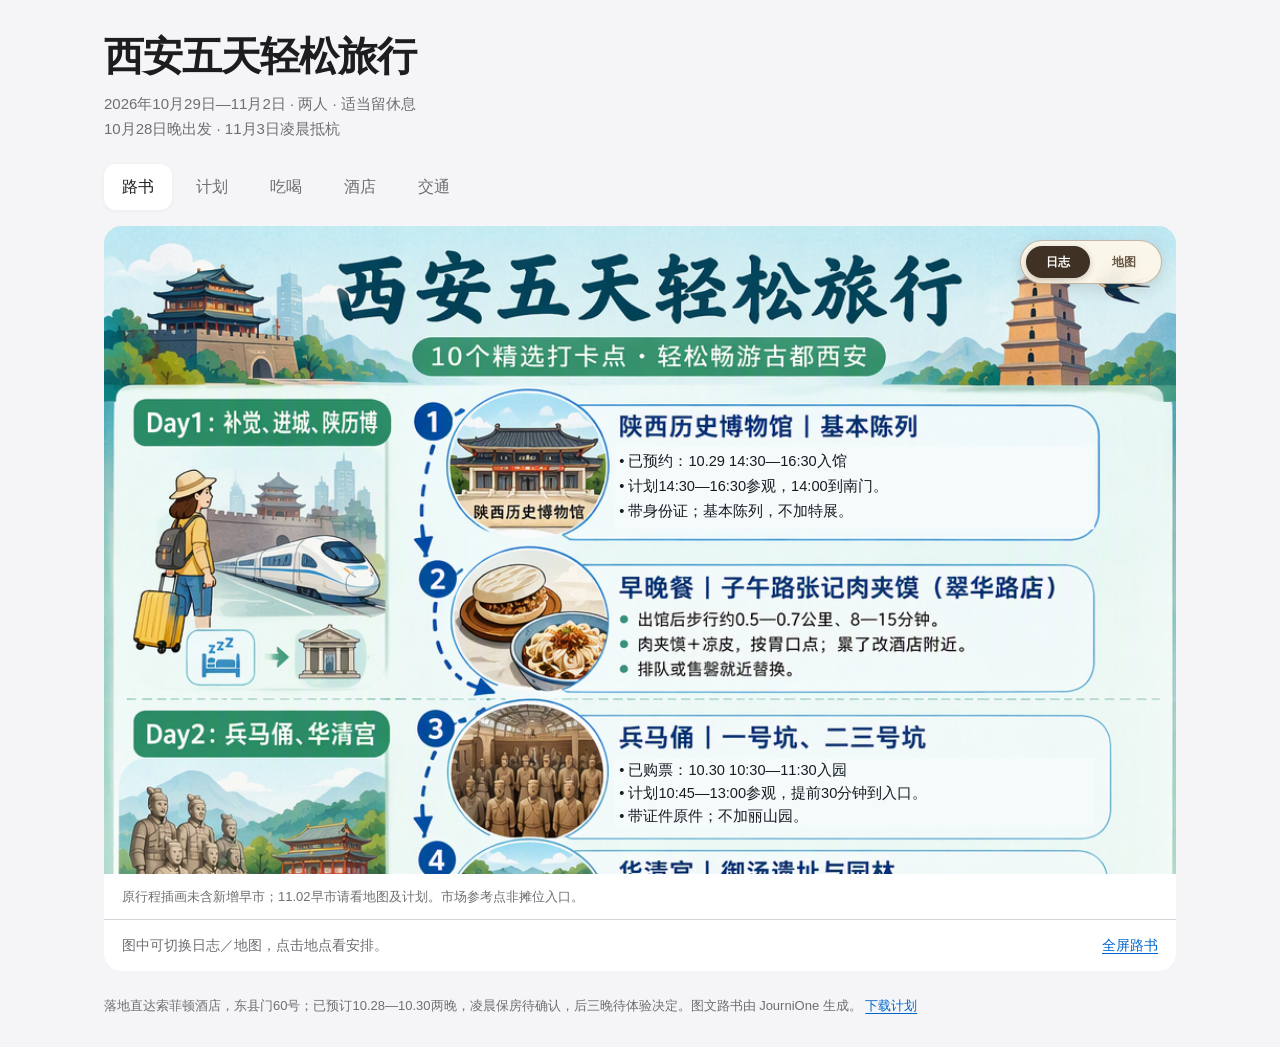
==== commit 77627bb3: "Add Dongcangmen morning market to the final travel day" ====
--- a/xian-roadbook/index.html
+++ b/xian-roadbook/index.html
@@ -29,8 +29,8 @@
 <main>
 <section id="journal" role="tabpanel" aria-labelledby="tab-journal">
 <div class="viewer">
-<iframe id="roadbook-frame" src="roadbook.html" title="西安交互路书与地图"></iframe>
-<div class="viewer-tools"><span>图中可切换日志／地图，点击地点看安排。</span><a href="roadbook.html" target="_blank" rel="noopener">全屏路书</a></div>
+<iframe id="roadbook-frame" src="roadbook.html?v=morning-20261027" title="西安交互路书与地图"></iframe>
+<p style="margin:0;padding:12px 18px;color:var(--muted);font-size:13px">原行程插画未含新增早市；11.02早市请看地图及计划。市场参考点非摊位入口。</p><div class="viewer-tools"><span>图中可切换日志／地图，点击地点看安排。</span><a href="roadbook.html" target="_blank" rel="noopener">全屏路书</a></div>
 </div>
 </section>
 <section id="plan" role="tabpanel" aria-labelledby="tab-plan" hidden><article><h2>往返航班</h2>
@@ -93,7 +93,7 @@
 </tr>
 <tr>
 <td>11.02 周一</td>
-<td>早餐、退房寄存</td>
+<td>东仓门早市、休息、退房寄存</td>
 <td>就近休息、取行李</td>
 <td>19:00前到T3，21:55起飞</td>
 </tr>
@@ -344,8 +344,8 @@
 <td>同门下墙后打车回酒店，先留45分钟，出发前看实时路况复核；准备翌日返程。</td>
 </tr>
 </tbody></table>
-<h3 id="plan-day-5">11.02｜晚班机返程</h3>
-<p>JD5301 21:55从西安T3起飞，11.03 00:15抵达杭州T3；白天就近休息，建议19:00前到机场。</p>
+<h3 id="plan-day-5">11.02｜东仓门早市、晚班机返程</h3>
+<p>JD5301 21:55从西安T3起飞，11.03 00:15抵达杭州T3；早市后回酒店休息、退房，建议19:00前到机场。</p>
 <table>
 <thead>
 <tr>
@@ -355,9 +355,24 @@
 </tr>
 </thead>
 <tbody><tr>
-<td>09:00—12:00</td>
-<td>早餐、整理行李、退房</td>
-<td>09:00—12:00为建议窗口；退房及寄存条件向最终入住酒店确认，退房后寄存行李。</td>
+<td>07:15—07:45</td>
+<td>前往东仓门早市</td>
+<td>从前一晚入住酒店出发，单程先留30分钟；交通和公里数按最终酒店实时核对，不带行李赶早市。睡眠不足、下雨或不能07:15出门则取消，改酒店附近早餐；不顺延返店、退房。</td>
+</tr>
+<tr>
+<td>07:45—08:35</td>
+<td>东仓门早市｜早餐、短逛</td>
+<td>胡辣汤或油茶麻花二选一，配菜盒，小份甑糕共享；两人预算30—50元，非实时报价。睡眠不足、下雨或不能07:15出门则取消，改酒店附近早餐；不顺延返店、退房。 地图实体地址为东仓门26号，坐标仅市场参考点，非具体摊位入口。</td>
+</tr>
+<tr>
+<td>08:35—09:05</td>
+<td>返回酒店</td>
+<td>回最终入住酒店先留30分钟，09:05左右返店；不串第二个早市。</td>
+</tr>
+<tr>
+<td>09:05—12:00</td>
+<td>休息、整理行李、退房</td>
+<td>按最终入住酒店规定退房、寄存行李；后三晚住宿仍待定。</td>
 </tr>
 <tr>
 <td>12:00—15:30</td>
@@ -465,6 +480,14 @@
 <li><strong>省力提醒</strong>：选西侧就取消爱骅和书院门；不默认进入湘子庙，不等网红店。时间紧或累了直接吃饭、休息。</li>
 </ul>
 <p>来源：<a target="_blank" rel="noopener noreferrer" href="https://beilin.xiancity.cn/system/2024/09/10/031158814.shtml">碑林区融媒体德福巷介绍</a>。</p>
+<h3>东仓门早市</h3>
+<p><strong>安排：11.02 07:45—08:35，早餐与短逛。</strong></p>
+<ul>
+<li><strong>看什么</strong>：居民街巷、早餐与日常买菜；只逛一段，不串小南门。</li>
+<li><strong>怎么吃</strong>：热汤与饼类先点小份，甑糕共享；摊位线索见吃喝。</li>
+<li><strong>省力提醒</strong>：睡眠不足、下雨或不能07:15出门则取消，改酒店附近早餐；不顺延返店、退房。</li>
+</ul>
+<p>来源：<a target="_blank" rel="noopener noreferrer" href="https://www.xiaohongshu.com/explore/6ab31f100000000018018c63?xsec_token=AB0sBWXvzxkHzfp0-wHtTAP9h2slIP5PyoNv7HGBs2cQY=&xsec_source=pc_search">小红书东仓门推荐</a>，个人体验；<a target="_blank" rel="noopener noreferrer" href="https://www.tang.org.cn/24305.html">历史营业参考</a>，出发前再核。</p>
 <h2>预约日与游览日</h2>
 <p>以下均为 <strong>2026 年</strong>；陕历博已预约，10.29 14:30—16:30入馆；兵马俑已购买，10.30 10:30—11:30入园；其他项目预约状态待确认。表内游玩时间为建议，按成功订单执行。10.22 核对官方规则；未核到放票日的项目仅列建议购票日。</p>
 <table>
@@ -526,6 +549,7 @@
 <li><strong>10.30体力不足／返程晚</strong>：午餐坐休，华清宫只看重点、缩短停留；不加骊山或演出，回城后就近吃饭休息。</li>
 <li><strong>10.31下雨／拥挤</strong>：缩短芙蓉园短线或取消不夜城，改大悦城用餐后回酒店；不默认挪到11.01。</li>
 <li><strong>11.01雨大／风大／夜间不开放</strong>：取消登城，视天气在城外短走或回酒店；书院门可取消，上午备选仍择一。</li>
+<li><strong>11.02早市取消</strong>：睡眠不足、下雨或不能07:15出门则取消，改酒店附近早餐；不顺延返店、退房。睡醒再就近吃，不挤占15:30取行李和赴机场时间。</li>
 <li><strong>餐馆排队／停业</strong>：就近替换，每餐一家主食店；原探店与酒店资料保留各自核验日期，出发前再确认。</li>
 </ul>
 <h2>提醒</h2>
@@ -569,11 +593,44 @@
 </tr>
 <tr>
 <td>11.02</td>
-<td>早餐、午餐就近；晚餐：机场T3</td>
+<td>07:45东仓门早市早餐；午餐就近；晚餐机场T3</td>
 <td>15:30取行李，16:30前地铁／17:00前打车；出发前按实时路况复核。</td>
 </tr>
 </tbody></table>
 <p>备选共42条，含同店不同用途；旧视频与评论仅作参考，现时营业待核。</p>
+<h3>东仓门早市早餐参考</h3>
+<p><strong>11.02 07:45—08:35</strong>，只逛一处；睡眠不足、下雨或不能07:15出门就改酒店附近早餐，不顺延返店和退房。胡辣汤或油茶麻花二选一，配菜盒、小份甑糕共享；两人预算30—50元，非实时报价。</p>
+<table>
+<thead>
+<tr>
+<th>小吃</th>
+<th>博主找摊线索</th>
+<th>点单建议</th>
+</tr>
+</thead>
+<tbody><tr>
+<td>胡辣汤</td>
+<td>吴生安诊所旁</td>
+<td>先问辣度，点小碗</td>
+</tr>
+<tr>
+<td>甑糕</td>
+<td>鑫龙装饰门口三轮车；博主建议08:30前</td>
+<td>小份共享，先买或先问余量</td>
+</tr>
+<tr>
+<td>油茶麻花</td>
+<td>川君宝老火锅门口</td>
+<td>与胡辣汤二选一</td>
+</tr>
+<tr>
+<td>菜盒</td>
+<td>塑钢铝合金工程部门口</td>
+<td>一份分食，馅料现场问</td>
+</tr>
+</tbody></table>
+<p>以上为个人帖子地标线索，非独立核验门牌，摊位可能变动；每摊等约10分钟仍排队就换一家，不反复找摊。<a target="_blank" rel="noopener noreferrer" href="https://www.xiaohongshu.com/explore/6abdc750000000001500f0ea?xsec_token=ABhLvwBDxv0YpGa5myBQQ--_0JLxuTkPIb-McSug_H_q8=&xsec_source=pc_search">小吃攻略</a>。</p>
+<p>地图实体“东仓门早市”地址为<strong>东仓门26号</strong>，不是上述摊位门牌。<a target="_blank" rel="noopener noreferrer" href="https://uri.amap.com/search?keyword=%E8%A5%BF%E5%AE%89%20%E4%B8%9C%E4%BB%93%E9%97%A8%E6%97%A9%E5%B8%82%20%E4%B8%9C%E4%BB%93%E9%97%A826%E5%8F%B7&city=%E8%A5%BF%E5%AE%89&view=map">按名称导航</a>。历史资料记录06:30—09:00，2026年固定营业时刻未获官方确认，出发前查现场安排。<a target="_blank" rel="noopener noreferrer" href="https://www.tang.org.cn/24305.html">时间参考</a>。</p>
 <h3>餐馆备选</h3>
 <table>
 <thead>
@@ -868,6 +925,54 @@
 <li><a target="_blank" rel="noopener noreferrer" href="https://www.bilibili.com/video/BV1R2eS69Ed3">回坊酸汤水饺</a>：杂拌牛肉馅，店名未核。</li>
 <li><a target="_blank" rel="noopener noreferrer" href="https://www.bilibili.com/video/BV1vC411E7Ng">龙首村酸汤水饺</a>：牛肉韭黄水饺、馅饼等，分店未核。</li>
 </ul>
+<h3>早市帖子参考</h3>
+<p>10.27查看小红书6篇详情，以下为搜索样本，不是全站热榜；日期按页面显示，赞藏为当日值。视频帖只核实正文与封面，未转写；东仓门也有排队反馈，不能保证人少。</p>
+<table>
+<thead>
+<tr>
+<th>帖子与作者</th>
+<th>页面日期</th>
+<th>点赞／收藏</th>
+<th>采用内容</th>
+</tr>
+</thead>
+<tbody><tr>
+<td><a target="_blank" rel="noopener noreferrer" href="https://www.xiaohongshu.com/explore/6a17bbf20000000007013754?xsec_token=ABstrZjBrWUVJkgYAKLTKiRl9QyiCxAxUgcM0k-l_srgA=&xsec_source=pc_search">西安超全早市合集！逛早市看这篇就够啦！！</a> · 贪吃妮妮</td>
+<td>05-28</td>
+<td>2884／2631</td>
+<td>视频合集，仅作候选比较</td>
+</tr>
+<tr>
+<td><a target="_blank" rel="noopener noreferrer" href="https://www.xiaohongshu.com/explore/6980a0f7000000001a027fe1?xsec_token=ABJM6A8S1t9zR-5U3uDRnG3t5aqrwtDmoQxuA1bYEViBU=&xsec_source=pc_search">西安城墙下的早市</a> · 跟着老高吃东西</td>
+<td>02-03</td>
+<td>839／357</td>
+<td>小南门备选，未转写视频</td>
+</tr>
+<tr>
+<td><a target="_blank" rel="noopener noreferrer" href="https://www.xiaohongshu.com/explore/6ab31f100000000018018c63?xsec_token=AB0sBWXvzxkHzfp0-wHtTAP9h2slIP5PyoNv7HGBs2cQY=&xsec_source=pc_search">西安早市推荐东仓门，游客少品种多</a> · 研究型剁手患者</td>
+<td>09-23</td>
+<td>634／687</td>
+<td>东仓门实拍与可见评论</td>
+</tr>
+<tr>
+<td><a target="_blank" rel="noopener noreferrer" href="https://www.xiaohongshu.com/explore/6a340afe0000000011012d1c?xsec_token=ABy5ymVJFME0nHDUCcszOmLIG7ZKGbptVHHhGQ18EP57g=&xsec_source=pc_search">洒金桥逛吃避坑指南！本地人私藏早市</a> · LY</td>
+<td>06-18</td>
+<td>409／417</td>
+<td>只参考口味，不照搬跨区路线</td>
+</tr>
+<tr>
+<td><a target="_blank" rel="noopener noreferrer" href="https://www.xiaohongshu.com/explore/6abdc750000000001500f0ea?xsec_token=ABhLvwBDxv0YpGa5myBQQ--_0JLxuTkPIb-McSug_H_q8=&xsec_source=pc_search">西安土著私藏!东仓门早市这样吃才不踩雷</a> · 野路子</td>
+<td>10-01</td>
+<td>87／77</td>
+<td>早餐口味和找摊线索，现场再核</td>
+</tr>
+<tr>
+<td><a target="_blank" rel="noopener noreferrer" href="https://www.xiaohongshu.com/explore/6adf40c2000000001703c5e5?xsec_token=ABEuX9EkZyVVnIudNapeUjeF1eZ5q4EDZqDGn161aVaE8=&xsec_source=pc_search">西安早市怎么选？4处市集对比</a> · 长安姑娘 小妮</td>
+<td>昨天20:00；正文核对至2026-10-26</td>
+<td>8／17</td>
+<td>近期地点比较，非高热度</td>
+</tr>
+</tbody></table>
 </article></section>
 <section id="hotels" role="tabpanel" aria-labelledby="tab-hotels" hidden><article><h2>酒店</h2>
 <p><strong>地址：西安市东县门60号</strong>（TourMind地址资料，10.25复核）。<a target="_blank" rel="noopener noreferrer" href="https://uri.amap.com/search?keyword=%E8%A5%BF%E5%AE%89%E5%B8%82%E4%B8%9C%E5%8E%BF%E9%97%A860%E5%8F%B7%20%E7%B4%A2%E8%8F%B2%E9%A1%BF%E9%85%92%E5%BA%97%EF%BC%88%E8%A5%BF%E5%AE%89%E9%92%9F%E9%BC%93%E6%A5%BC%E5%BA%97%EF%BC%89&city=%E8%A5%BF%E5%AE%89&view=map">导航到酒店</a></p>
@@ -1158,7 +1263,7 @@
 <td>打车回酒店先留45分钟，出发前看实时路况复核；不默认步行可达。</td>
 </tr>
 </tbody></table>
-<h3>第五天 晚班机去机场</h3>
+<h3>第五天 早市往返与晚班机</h3>
 <table>
 <thead>
 <tr>
@@ -1168,6 +1273,11 @@
 </tr>
 </thead>
 <tbody><tr>
+<td>前一晚酒店→东仓门早市→同一酒店</td>
+<td>公里数待最终住宿和实时导航核对</td>
+<td>07:15出门、07:45—08:35短逛、09:05返店；两程各先留30分钟，仅规划缓冲。睡眠不足、下雨或不能07:15出门则取消，改酒店附近早餐；不顺延返店、退房。早市往返与下午去机场分开。</td>
+</tr>
+<tr>
 <td>酒店→机场西站→T3（地铁备选）</td>
 <td>酒店接入线路待核；机场段14号线</td>
 <td>15:30回酒店取行李，暂按16:30前乘地铁，先留2.5小时；出发前按实时导航复核，未确认前优先网约车。</td>
@@ -1208,7 +1318,7 @@
 </main>
 <footer>落地直达索菲顿酒店，东县门60号；已预订10.28—10.30两晚，凌晨保房待确认，后三晚待体验决定。图文路书由 JourniOne 生成。 <a href="西安旅行计划.md" download>下载计划</a></footer>
 <dialog id="point-detail" aria-labelledby="detail-title"><div class="dialog-top"><h2 id="detail-title"></h2><button class="close" type="button" aria-label="关闭地点详情">×</button></div><p class="detail-time" id="detail-time"></p><p id="detail-description"></p><p id="detail-address"></p><a id="detail-map" target="_blank" rel="noopener noreferrer">地图导航</a></dialog>
-<script id="trip-data" type="application/json">[{"id":"day-1-airport","title":"GS7638抵达西安T3","description":"10.28 21:50杭州萧山T3起飞，10.29 00:20抵达西安咸阳T3；取行李先留30分钟，出站慢则顺延接车。","location":{"name":"西安咸阳国际机场","address":"西安咸阳国际机场 T3 航站楼（坐标仍为机场整体锚点）","lng":108.7641715,"lat":34.4436933,"coordinate_system":"WGS84","source_url":"https://www.amap.com/place/B038E02IJ0","coordinate_scope":"机场整体锚点；非航站楼或接机点"},"date":"2026-10-29","schedule":{"timingType":"fixed_range","source":"mixed_user_ticket_and_planning_estimate","startLocal":"00:20","endLocal":"00:50","durationMinutes":30}},{"id":"day-1-city-hotel","title":"接车进城、市区酒店入住","description":"索菲顿酒店（西安钟鼓楼店），西安市东县门60号（TourMind地址资料，10.25复核）。网约车或正规出租车直接到店；车程先留60—90分钟，候车、入住另计，02:30为规划值。已预订10.28—10.30两晚（用户确认）；后三晚待体验后决定，提前确认凌晨入住、晚点保房；接送及费用待确认。","location":null,"date":"2026-10-29","schedule":{"timingType":"flexible","source":"planning_estimate","startLocal":"00:50","endLocal":"02:30","durationMinutes":100}},{"id":"day-1-sleep","title":"补觉、洗漱","description":"保留约8小时；晚点就顺延起床，减少上午活动，不为吃饭绕路。陕博按成功预约场次处理。","location":null,"date":"2026-10-29","schedule":{"timingType":"flexible","source":"planning_estimate","startLocal":"02:30","endLocal":"10:30","durationMinutes":480}},{"id":"day-1-brunch","title":"酒店附近早午餐","description":"就近选一家，不排早市、不退房。","location":null,"date":"2026-10-29","schedule":{"timingType":"flexible","source":"planning_estimate","startLocal":"10:30","endLocal":"11:30","durationMinutes":60}},{"id":"day-1-morning-rest","title":"酒店休息","description":"已在市区，不再安排进城或换店。","location":null,"date":"2026-10-29","schedule":{"timingType":"flexible","source":"planning_estimate","startLocal":"11:30","endLocal":"12:15","durationMinutes":45}},{"id":"day-1-light-lunch","title":"轻午餐、出门准备","description":"早午餐吃饱可不加餐，带身份证和饮水。","location":null,"date":"2026-10-29","schedule":{"timingType":"flexible","source":"planning_estimate","startLocal":"12:15","endLocal":"13:15","durationMinutes":60}},{"id":"day-1-history-transfer","title":"前往陕历博、排队","description":"暂按13:15离店，目标14:00到本馆南门，14:30入馆；出发前按实时路况复核交通时间。","location":null,"date":"2026-10-29","schedule":{"timingType":"flexible","source":"planning_estimate","startLocal":"13:15","endLocal":"14:30","durationMinutes":75}},{"id":"day-1-history","title":"陕西历史博物馆｜基本陈列","description":"已预约（10.24用户确认）：10.29 14:30—16:30入馆。计划14:30—16:30参观基本陈列，16:30为建议结束时间；带身份证，目标14:00到本馆南门。","location":{"name":"陕西历史博物馆本馆","address":"小寨东路91号；地图锚点为南门","lng":108.9506632,"lat":34.2250404,"coordinate_system":"WGS84","source_url":"https://www.amap.com/place/B0FFFVOCLC","coordinate_scope":"本馆南门入口锚点"},"date":"2026-10-29","schedule":{"timingType":"flexible","source":"planning_estimate","startLocal":"14:30","endLocal":"16:30","durationMinutes":120}},{"id":"day-1-zhang","title":"早晚餐｜子午路张记肉夹馍（翠华路店）","description":"出馆后步行约0.5—0.7公里、8—15分钟。肉夹馍＋凉皮，按胃口点；累了改酒店附近。排队或售罄就近替换。","location":{"name":"子午路张记肉夹馍（翠华路店）","address":"翠华路挚友大厦一层；高德翠花南路229号，部分资料227号","lng":108.952061,"lat":34.2219736,"coordinate_system":"WGS84","source_url":"https://www.amap.com/place/B001D07BBR","coordinate_scope":"地点锚点"},"date":"2026-10-29","schedule":{"timingType":"flexible","source":"planning_estimate","startLocal":"16:45","endLocal":"17:30","durationMinutes":45}},{"id":"day-1-hotel-return","title":"回酒店休息","description":"已于凌晨入住，无需再次办理。回程先留45分钟，出发前看实时路况复核；饿了再就近补餐。","location":null,"date":"2026-10-29","schedule":{"timingType":"flexible","source":"planning_estimate","startLocal":"17:30","endLocal":"18:15","durationMinutes":45}},{"id":"day-1-rest","title":"酒店休息","description":"已在市区，不再安排进城或换店。","location":null,"date":"2026-10-29","schedule":{"timingType":"flexible","source":"planning_estimate","startLocal":"18:15","endLocal":"21:00","durationMinutes":165}},{"id":"day-2-breakfast","title":"酒店附近早餐","description":"粥、包子、鸡蛋或胡辣汤；就近选店。出发前确认续住；未续住则按酒店规定退房并确认行李寄存，必要时提前起床。","location":null,"date":"2026-10-30","schedule":{"timingType":"flexible","source":"planning_estimate","startLocal":"08:00","endLocal":"08:40","durationMinutes":40}},{"id":"day-2-transfer","title":"前往兵马俑、核验","description":"网约车优先，08:45离店暂定，目标10:15前到；出发前按实时路况复核出发时间，另留30—45分钟步行检票。","location":null,"date":"2026-10-30","schedule":{"timingType":"flexible","source":"planning_estimate","startLocal":"08:45","endLocal":"10:45","durationMinutes":120}},{"id":"day-2-warriors","title":"兵马俑｜一号坑、二三号坑","description":"门票已购买（10.23用户确认）；10.30 10:30—11:30为订单入园时段。计划10:45入园、13:00结束；按订单时段提前30分钟到入口，带证件原件。不加丽山园。","location":{"name":"秦始皇兵马俑博物馆","address":"临潼区秦陵北路，兵马俑博物馆入口","lng":109.2768802,"lat":34.3875728,"coordinate_system":"WGS84","source_url":"https://www.amap.com/place/B0FFGXMLTU","coordinate_scope":"地点锚点"},"date":"2026-10-30","schedule":{"timingType":"flexible","source":"planning_estimate","startLocal":"10:45","endLocal":"13:00","durationMinutes":135}},{"id":"day-2-lunch","title":"出口附近午餐、坐休","description":"选择正规明码标价面食店；保留坐休，不串店。","location":null,"date":"2026-10-30","schedule":{"timingType":"flexible","source":"planning_estimate","startLocal":"13:00","endLocal":"14:00","durationMinutes":60}},{"id":"day-2-huaqing-transfer","title":"前往华清宫","description":"公路先按约9—11公里估，网约车20—30分钟，含候车与检票留45分钟。导航华清宫开放检票口。","location":null,"date":"2026-10-30","schedule":{"timingType":"flexible","source":"planning_estimate","startLocal":"14:00","endLocal":"14:45","durationMinutes":45}},{"id":"day-2-huaqing","title":"华清宫｜御汤遗址与园林","description":"建议10.29购买10.30华清宫景区票（非放票日承诺），到访前核对截止检票及入口。御汤遗址、园林、五间厅为主；不爬骊山、不另加长恨歌或12·12演出。","location":{"name":"华清宫","address":"西安市临潼区华清路38号，按当天开放检票口导航","coordinate_status":"verified","source_url":"https://maps.google.com/?cid=5510990699832257755&g_mp=Cidnb29nbGUubWFwcy5wbGFjZXMudjEuUGxhY2VzLlNlYXJjaFRleHQQAhgEIAA","lng":109.21347650000001,"lat":34.3642298,"coordinate_system":"WGS84","coordinate_scope":"景区整体锚点，非检票口"},"date":"2026-10-30","schedule":{"timingType":"flexible","source":"planning_estimate","startLocal":"14:45","endLocal":"16:45","durationMinutes":120}},{"id":"day-2-return","title":"华清宫返回市区酒店","description":"优先网约车，暂留2小时；回当晚确认的酒店。未续住则先取寄存行李、再到新酒店，另留办理时间；酒店端交通按实际地址复核。","location":null,"date":"2026-10-30","schedule":{"timingType":"flexible","source":"planning_estimate","startLocal":"16:45","endLocal":"18:45","durationMinutes":120}},{"id":"day-2-dinner","title":"酒店附近晚餐","description":"就近吃，不跨区觅食；下午无酒店午休，晚饭后休息。","location":null,"date":"2026-10-30","schedule":{"timingType":"flexible","source":"planning_estimate","startLocal":"18:45","endLocal":"19:45","durationMinutes":60}},{"id":"day-2-rest","title":"酒店休息","description":"30日步行和交通较多，不再安排夜游。 10.30晚起酒店段仅在续住索菲顿时适用；换店后按新酒店重算。","location":null,"date":"2026-10-30","schedule":{"timingType":"flexible","source":"planning_estimate","startLocal":"19:45","endLocal":"21:00","durationMinutes":75}},{"id":"day-3-morning","title":"睡醒早餐、自由休息","description":"酒店附近活动；不补排其他大景点。 10.30晚起酒店段仅在续住索菲顿时适用；换店后按新酒店重算。","location":null,"date":"2026-10-31","schedule":{"timingType":"flexible","source":"planning_estimate","startLocal":"09:00","endLocal":"12:00","durationMinutes":180}},{"id":"day-3-lunch","title":"住宿区午餐","description":"就近用餐，酒店附近就近选店。","location":null,"date":"2026-10-31","schedule":{"timingType":"flexible","source":"planning_estimate","startLocal":"12:00","endLocal":"13:00","durationMinutes":60}},{"id":"day-3-nap","title":"午休","description":"保留一小时休息；按体力延长并缩短园内路线。 10.30晚起酒店段仅在续住索菲顿时适用；换店后按新酒店重算。","location":null,"date":"2026-10-31","schedule":{"timingType":"flexible","source":"planning_estimate","startLocal":"13:00","endLocal":"14:00","durationMinutes":60}},{"id":"day-3-furong-transfer","title":"前往大唐芙蓉园西门、检票","description":"首选网约车，暂留1小时含候车、检票；出发前按实时导航复核出发时间与地铁接入。西门为御苑门。","location":null,"date":"2026-10-31","schedule":{"timingType":"flexible","source":"planning_estimate","startLocal":"14:00","endLocal":"15:00","durationMinutes":60}},{"id":"day-3-furong","title":"大唐芙蓉园｜西门进出短线","description":"建议10.30购买10.31景区票，按当日票种和开放公告入园；西门御苑门→紫云楼周边→芙蓉湖局部→西门，不绕全湖，不另排演出。官方地址芙蓉西路99号；坐标仅景区锚点，按西门导航。","location":{"name":"大唐芙蓉园","address":"西安市雁塔区芙蓉西路99号，西门御苑门","coordinate_status":"verified","source_url":"https://maps.google.com/?cid=1313955705638594756&g_mp=Cidnb29nbGUubWFwcy5wbGFjZXMudjEuUGxhY2VzLlNlYXJjaFRleHQQAhgEIAA","lng":108.9747383,"lat":34.2123098,"coordinate_system":"WGS84","coordinate_scope":"景区整体锚点，非检票口"},"date":"2026-10-31","schedule":{"timingType":"flexible","source":"planning_estimate","startLocal":"15:00","endLocal":"17:15","durationMinutes":135}},{"id":"day-3-dinner-transfer","title":"前往大悦城","description":"从芙蓉园西门到大悦城，步行估1.2—1.8公里、25—35分钟，找B1店铺另留10分钟；累了短程打车。","location":null,"date":"2026-10-31","schedule":{"timingType":"flexible","source":"planning_estimate","startLocal":"17:15","endLocal":"18:00","durationMinutes":45}},{"id":"day-3-huiji","title":"晚餐｜惠记粉汤羊血（大悦城店）","description":"慈恩西路69号，大悦城B1-95；小碗粉汤羊血，干饼按胃口加。排队久就商场内替换，不加串店。","location":{"name":"惠记粉汤羊血（西安大悦城店）","address":"慈恩西路69号，西安大悦城B1-95","coordinate_status":"needs_verification","source_url":"https://www.amap.com/place/B0FFIS0P13"},"date":"2026-10-31","schedule":{"timingType":"flexible","source":"planning_estimate","startLocal":"18:00","endLocal":"18:45","durationMinutes":45}},{"id":"day-3-square","title":"大雁塔南广场｜塔外观","description":"大悦城步行约0.3—0.5公里、5—10分钟；不登塔。","location":{"name":"大雁塔南广场","address":"雁塔区大雁塔南侧广场","lng":108.9594954,"lat":34.2174393,"coordinate_system":"WGS84","source_url":"https://www.amap.com/place/B001D12PCJ","coordinate_scope":"地点锚点"},"date":"2026-10-31","schedule":{"timingType":"flexible","source":"planning_estimate","startLocal":"18:55","endLocal":"19:10","durationMinutes":15}},{"id":"day-3-night","title":"大唐不夜城北段","description":"从南广场进入北段，短逛后折返；不追全街演出，周末人多时缩短。","location":{"name":"大唐不夜城·贞观之治雕像群","address":"大唐不夜城北段","lng":108.959442,"lat":34.2120614,"coordinate_system":"WGS84","source_url":"https://www.amap.com/place/B0FFLQE8IX","coordinate_scope":"北段雕像群锚点；不是全街区范围"},"date":"2026-10-31","schedule":{"timingType":"flexible","source":"planning_estimate","startLocal":"19:10","endLocal":"20:00","durationMinutes":50}},{"id":"day-3-return","title":"返回酒店","description":"先走到允许上车处；回酒店暂留1小时，出发前按实时路况复核。当天只排芙蓉园＋不夜城。","location":null,"date":"2026-10-31","schedule":{"timingType":"flexible","source":"planning_estimate","startLocal":"20:00","endLocal":"21:00","durationMinutes":60}},{"id":"day-4-breakfast","title":"酒店附近早餐","description":"早餐就近吃。","location":null,"date":"2026-11-01","schedule":{"timingType":"flexible","source":"planning_estimate","startLocal":"09:00","endLocal":"10:00","durationMinutes":60}},{"id":"day-4-morning","title":"休息／上午备选择一","description":"备选，不与其他上午或傍晚备选叠加。默认休息。西安博物院＋小雁塔（10.27 18:00约11.01上午）与钟鼓楼＋回坊午饭二选一，亦可都不去；不与傍晚书院门全叠加。钟鼓楼只看外观。","location":null,"date":"2026-11-01","schedule":{"timingType":"flexible","source":"planning_estimate","startLocal":"10:00","endLocal":"12:00","durationMinutes":120}},{"id":"day-4-lunch","title":"住宿区午餐","description":"上午若选回坊，可把马宾生熟双拼小炒作为午饭；未选回坊则就近吃。","location":null,"date":"2026-11-01","schedule":{"timingType":"flexible","source":"planning_estimate","startLocal":"12:00","endLocal":"13:00","durationMinutes":60}},{"id":"day-4-nap","title":"酒店午休","description":"午休后仍可继续休息。 10.30晚起酒店段仅在续住索菲顿时适用；换店后按新酒店重算。","location":null,"date":"2026-11-01","schedule":{"timingType":"flexible","source":"planning_estimate","startLocal":"13:00","endLocal":"15:00","durationMinutes":120}},{"id":"day-4-shuyuan","title":"书院门备选","description":"备选，不与其他上午或傍晚备选叠加。酒店→书院门交通另计，必要时提前离店；仅有体力且商户仍营业时短逛；当天已选上午备选可直接取消，不作为主路线必到点。","location":null,"date":"2026-11-01","schedule":{"timingType":"flexible","source":"planning_estimate","startLocal":"16:00","endLocal":"16:45","durationMinutes":45}},{"id":"day-4-dinner-transfer","title":"前往爱骅总店","description":"从当日入住酒店出发（续住索菲顿时为东县门60号），按实时导航复核，16:45离店暂定；若从书院门出发，步行估0.9—1.3公里、20—30分钟。","location":null,"date":"2026-11-01","schedule":{"timingType":"flexible","source":"planning_estimate","startLocal":"16:45","endLocal":"17:15","durationMinutes":30}},{"id":"day-4-aihua","title":"晚餐｜爱骅裤带面馆（总店）","description":"端履门城市之心1层6号；小份油泼或三合一面。若改春发生等西侧店，取消爱骅与书院门。","location":{"name":"爱骅裤带面馆（总店）","address":"端履门城市之心1层6号","lng":108.9490496,"lat":34.2581002,"coordinate_system":"WGS84","source_url":"https://www.amap.com/place/B0KG57GAJV","coordinate_scope":"地点锚点"},"date":"2026-11-01","schedule":{"timingType":"flexible","source":"planning_estimate","startLocal":"17:15","endLocal":"18:00","durationMinutes":45}},{"id":"day-4-wall-transfer","title":"前往永宁门、购票检票","description":"从爱骅步行估1.3—1.8公里、25—35分钟，走不动打车；提前线上购票，18:45仅建议入场，按当日夜间开放入口和票种执行，排队久顺延。","location":null,"date":"2026-11-01","schedule":{"timingType":"flexible","source":"planning_estimate","startLocal":"18:00","endLocal":"18:45","durationMinutes":45}},{"id":"day-4-wall","title":"永宁门城墙夜游","description":"建议11.01白天确认并购买11.01晚间可用的登城票，按当日开放检票口入场；走20—25分钟折返，同门下墙。普通登城票不代表含梦长安演出；大雨、大风取消。","location":{"name":"西安城墙·永宁门登城入口","address":"西安城墙南门永宁门","lng":108.9423687,"lat":34.2520963,"coordinate_system":"WGS84","source_url":"https://www.amap.com/place/B001D02131","coordinate_scope":"永宁门登城入口锚点"},"date":"2026-11-01","schedule":{"timingType":"flexible","source":"planning_estimate","startLocal":"18:45","endLocal":"19:45","durationMinutes":60}},{"id":"day-4-return","title":"回酒店、整理行李","description":"同门下墙后打车回酒店，先留45分钟，出发前看实时路况复核；准备翌日返程。 10.30晚起酒店段仅在续住索菲顿时适用；换店后按新酒店重算。","location":null,"date":"2026-11-01","schedule":{"timingType":"flexible","source":"planning_estimate","startLocal":"19:45","endLocal":"20:30","durationMinutes":45}},{"id":"day-5-checkout","title":"早餐、整理行李、退房","description":"09:00—12:00为建议窗口；退房及寄存条件向最终入住酒店确认，退房后寄存行李。 10.30晚起酒店段仅在续住索菲顿时适用；换店后按新酒店重算。","location":null,"date":"2026-11-02","schedule":{"timingType":"flexible","source":"planning_estimate","startLocal":"09:00","endLocal":"12:00","durationMinutes":180}},{"id":"day-5-late-flight","title":"住宿区午餐、休息或买伴手礼","description":"退房寄存后在住宿片区吃午饭、休息或买伴手礼，15:30回酒店取行李；不去远郊。","location":null,"date":"2026-11-02","schedule":{"timingType":"flexible","source":"planning_estimate","startLocal":"12:00","endLocal":"15:30","durationMinutes":210}},{"id":"day-5-airport-transfer","title":"取行李、前往机场 T3","description":"15:30—16:00取行李；16:30前乘地铁，或17:00前打车，建议19:00前到西安T3。酒店端距离、地铁接入待确认；14号线机场西站可衔接T3。网约车先留2小时含候车路况，均为规划值。","location":null,"date":"2026-11-02","schedule":{"timingType":"flexible","source":"planning_estimate","startLocal":"15:30","endLocal":"19:00","durationMinutes":210}},{"id":"day-5-airport","title":"西安咸阳国际机场返程","description":"首都航空 JD5301：11.02 21:55 西安咸阳 T3 起飞，11.03 00:15 抵达杭州萧山 T3（次日）。建议19:00前到西安T3办理值机、托运和安检，晚饭在机场解决。机场坐标仍为整体锚点。","location":{"name":"西安咸阳国际机场","address":"西安咸阳国际机场 T3 航站楼（坐标仍为机场整体锚点）","lng":108.7641715,"lat":34.4436933,"coordinate_system":"WGS84","source_url":"https://www.amap.com/place/B038E02IJ0","coordinate_scope":"机场整体锚点；非航站楼或安检口"},"date":"2026-11-02","schedule":{"timingType":"fixed_range","source":"mixed_user_ticket_and_planning_estimate","startLocal":"19:00","endLocal":"21:55","durationMinutes":175,"displayLabel":"19:00 前到 T3 · 21:55 起飞"}},{"id":"stay-sofidon-reference","title":"索菲顿酒店（西安钟鼓楼店）","description":"索菲顿酒店（西安钟鼓楼店），东县门60号。10.28—10.30两晚已预订；10.30晚起仅续住适用。酒店位置参考点，非入口；按完整地址导航。","date":"10.28—10.30","schedule":{"displayLabel":"前两晚已预订；10.30晚起仅续住适用"},"location":{"address":"西安市东县门60号","source_url":"https://uri.amap.com/search?keyword=%E8%A5%BF%E5%AE%89%E5%B8%82%E4%B8%9C%E5%8E%BF%E9%97%A860%E5%8F%B7%20%E7%B4%A2%E8%8F%B2%E9%A1%BF%E9%85%92%E5%BA%97%EF%BC%88%E8%A5%BF%E5%AE%89%E9%92%9F%E9%BC%93%E6%A5%BC%E5%BA%97%EF%BC%89&city=%E8%A5%BF%E5%AE%89&view=map"},"map_reference":true}]</script>
+<script id="trip-data" type="application/json">[{"id":"day-1-airport","title":"GS7638抵达西安T3","description":"10.28 21:50杭州萧山T3起飞，10.29 00:20抵达西安咸阳T3；取行李先留30分钟，出站慢则顺延接车。","location":{"name":"西安咸阳国际机场","address":"西安咸阳国际机场 T3 航站楼（坐标仍为机场整体锚点）","lng":108.7641715,"lat":34.4436933,"coordinate_system":"WGS84","source_url":"https://www.amap.com/place/B038E02IJ0","coordinate_scope":"机场整体锚点；非航站楼或接机点"},"date":"2026-10-29","schedule":{"timingType":"fixed_range","source":"mixed_user_ticket_and_planning_estimate","startLocal":"00:20","endLocal":"00:50","durationMinutes":30}},{"id":"day-1-city-hotel","title":"接车进城、市区酒店入住","description":"索菲顿酒店（西安钟鼓楼店），西安市东县门60号（TourMind地址资料，10.25复核）。网约车或正规出租车直接到店；车程先留60—90分钟，候车、入住另计，02:30为规划值。已预订10.28—10.30两晚（用户确认）；后三晚待体验后决定，提前确认凌晨入住、晚点保房；接送及费用待确认。","location":null,"date":"2026-10-29","schedule":{"timingType":"flexible","source":"planning_estimate","startLocal":"00:50","endLocal":"02:30","durationMinutes":100}},{"id":"day-1-sleep","title":"补觉、洗漱","description":"保留约8小时；晚点就顺延起床，减少上午活动，不为吃饭绕路。陕博按成功预约场次处理。","location":null,"date":"2026-10-29","schedule":{"timingType":"flexible","source":"planning_estimate","startLocal":"02:30","endLocal":"10:30","durationMinutes":480}},{"id":"day-1-brunch","title":"酒店附近早午餐","description":"就近选一家，不排早市、不退房。","location":null,"date":"2026-10-29","schedule":{"timingType":"flexible","source":"planning_estimate","startLocal":"10:30","endLocal":"11:30","durationMinutes":60}},{"id":"day-1-morning-rest","title":"酒店休息","description":"已在市区，不再安排进城或换店。","location":null,"date":"2026-10-29","schedule":{"timingType":"flexible","source":"planning_estimate","startLocal":"11:30","endLocal":"12:15","durationMinutes":45}},{"id":"day-1-light-lunch","title":"轻午餐、出门准备","description":"早午餐吃饱可不加餐，带身份证和饮水。","location":null,"date":"2026-10-29","schedule":{"timingType":"flexible","source":"planning_estimate","startLocal":"12:15","endLocal":"13:15","durationMinutes":60}},{"id":"day-1-history-transfer","title":"前往陕历博、排队","description":"暂按13:15离店，目标14:00到本馆南门，14:30入馆；出发前按实时路况复核交通时间。","location":null,"date":"2026-10-29","schedule":{"timingType":"flexible","source":"planning_estimate","startLocal":"13:15","endLocal":"14:30","durationMinutes":75}},{"id":"day-1-history","title":"陕西历史博物馆｜基本陈列","description":"已预约（10.24用户确认）：10.29 14:30—16:30入馆。计划14:30—16:30参观基本陈列，16:30为建议结束时间；带身份证，目标14:00到本馆南门。","location":{"name":"陕西历史博物馆本馆","address":"小寨东路91号；地图锚点为南门","lng":108.9506632,"lat":34.2250404,"coordinate_system":"WGS84","source_url":"https://www.amap.com/place/B0FFFVOCLC","coordinate_scope":"本馆南门入口锚点"},"date":"2026-10-29","schedule":{"timingType":"flexible","source":"planning_estimate","startLocal":"14:30","endLocal":"16:30","durationMinutes":120}},{"id":"day-1-zhang","title":"早晚餐｜子午路张记肉夹馍（翠华路店）","description":"出馆后步行约0.5—0.7公里、8—15分钟。肉夹馍＋凉皮，按胃口点；累了改酒店附近。排队或售罄就近替换。","location":{"name":"子午路张记肉夹馍（翠华路店）","address":"翠华路挚友大厦一层；高德翠花南路229号，部分资料227号","lng":108.952061,"lat":34.2219736,"coordinate_system":"WGS84","source_url":"https://www.amap.com/place/B001D07BBR","coordinate_scope":"地点锚点"},"date":"2026-10-29","schedule":{"timingType":"flexible","source":"planning_estimate","startLocal":"16:45","endLocal":"17:30","durationMinutes":45}},{"id":"day-1-hotel-return","title":"回酒店休息","description":"已于凌晨入住，无需再次办理。回程先留45分钟，出发前看实时路况复核；饿了再就近补餐。","location":null,"date":"2026-10-29","schedule":{"timingType":"flexible","source":"planning_estimate","startLocal":"17:30","endLocal":"18:15","durationMinutes":45}},{"id":"day-1-rest","title":"酒店休息","description":"已在市区，不再安排进城或换店。","location":null,"date":"2026-10-29","schedule":{"timingType":"flexible","source":"planning_estimate","startLocal":"18:15","endLocal":"21:00","durationMinutes":165}},{"id":"day-2-breakfast","title":"酒店附近早餐","description":"粥、包子、鸡蛋或胡辣汤；就近选店。出发前确认续住；未续住则按酒店规定退房并确认行李寄存，必要时提前起床。","location":null,"date":"2026-10-30","schedule":{"timingType":"flexible","source":"planning_estimate","startLocal":"08:00","endLocal":"08:40","durationMinutes":40}},{"id":"day-2-transfer","title":"前往兵马俑、核验","description":"网约车优先，08:45离店暂定，目标10:15前到；出发前按实时路况复核出发时间，另留30—45分钟步行检票。","location":null,"date":"2026-10-30","schedule":{"timingType":"flexible","source":"planning_estimate","startLocal":"08:45","endLocal":"10:45","durationMinutes":120}},{"id":"day-2-warriors","title":"兵马俑｜一号坑、二三号坑","description":"门票已购买（10.23用户确认）；10.30 10:30—11:30为订单入园时段。计划10:45入园、13:00结束；按订单时段提前30分钟到入口，带证件原件。不加丽山园。","location":{"name":"秦始皇兵马俑博物馆","address":"临潼区秦陵北路，兵马俑博物馆入口","lng":109.2768802,"lat":34.3875728,"coordinate_system":"WGS84","source_url":"https://www.amap.com/place/B0FFGXMLTU","coordinate_scope":"地点锚点"},"date":"2026-10-30","schedule":{"timingType":"flexible","source":"planning_estimate","startLocal":"10:45","endLocal":"13:00","durationMinutes":135}},{"id":"day-2-lunch","title":"出口附近午餐、坐休","description":"选择正规明码标价面食店；保留坐休，不串店。","location":null,"date":"2026-10-30","schedule":{"timingType":"flexible","source":"planning_estimate","startLocal":"13:00","endLocal":"14:00","durationMinutes":60}},{"id":"day-2-huaqing-transfer","title":"前往华清宫","description":"公路先按约9—11公里估，网约车20—30分钟，含候车与检票留45分钟。导航华清宫开放检票口。","location":null,"date":"2026-10-30","schedule":{"timingType":"flexible","source":"planning_estimate","startLocal":"14:00","endLocal":"14:45","durationMinutes":45}},{"id":"day-2-huaqing","title":"华清宫｜御汤遗址与园林","description":"建议10.29购买10.30华清宫景区票（非放票日承诺），到访前核对截止检票及入口。御汤遗址、园林、五间厅为主；不爬骊山、不另加长恨歌或12·12演出。","location":{"name":"华清宫","address":"西安市临潼区华清路38号，按当天开放检票口导航","coordinate_status":"verified","source_url":"https://maps.google.com/?cid=5510990699832257755&g_mp=Cidnb29nbGUubWFwcy5wbGFjZXMudjEuUGxhY2VzLlNlYXJjaFRleHQQAhgEIAA","lng":109.21347650000001,"lat":34.3642298,"coordinate_system":"WGS84","coordinate_scope":"景区整体锚点，非检票口"},"date":"2026-10-30","schedule":{"timingType":"flexible","source":"planning_estimate","startLocal":"14:45","endLocal":"16:45","durationMinutes":120}},{"id":"day-2-return","title":"华清宫返回市区酒店","description":"优先网约车，暂留2小时；回当晚确认的酒店。未续住则先取寄存行李、再到新酒店，另留办理时间；酒店端交通按实际地址复核。","location":null,"date":"2026-10-30","schedule":{"timingType":"flexible","source":"planning_estimate","startLocal":"16:45","endLocal":"18:45","durationMinutes":120}},{"id":"day-2-dinner","title":"酒店附近晚餐","description":"就近吃，不跨区觅食；下午无酒店午休，晚饭后休息。","location":null,"date":"2026-10-30","schedule":{"timingType":"flexible","source":"planning_estimate","startLocal":"18:45","endLocal":"19:45","durationMinutes":60}},{"id":"day-2-rest","title":"酒店休息","description":"30日步行和交通较多，不再安排夜游。 10.30晚起酒店段仅在续住索菲顿时适用；换店后按新酒店重算。","location":null,"date":"2026-10-30","schedule":{"timingType":"flexible","source":"planning_estimate","startLocal":"19:45","endLocal":"21:00","durationMinutes":75}},{"id":"day-3-morning","title":"睡醒早餐、自由休息","description":"酒店附近活动；不补排其他大景点。 10.30晚起酒店段仅在续住索菲顿时适用；换店后按新酒店重算。","location":null,"date":"2026-10-31","schedule":{"timingType":"flexible","source":"planning_estimate","startLocal":"09:00","endLocal":"12:00","durationMinutes":180}},{"id":"day-3-lunch","title":"住宿区午餐","description":"就近用餐，酒店附近就近选店。","location":null,"date":"2026-10-31","schedule":{"timingType":"flexible","source":"planning_estimate","startLocal":"12:00","endLocal":"13:00","durationMinutes":60}},{"id":"day-3-nap","title":"午休","description":"保留一小时休息；按体力延长并缩短园内路线。 10.30晚起酒店段仅在续住索菲顿时适用；换店后按新酒店重算。","location":null,"date":"2026-10-31","schedule":{"timingType":"flexible","source":"planning_estimate","startLocal":"13:00","endLocal":"14:00","durationMinutes":60}},{"id":"day-3-furong-transfer","title":"前往大唐芙蓉园西门、检票","description":"首选网约车，暂留1小时含候车、检票；出发前按实时导航复核出发时间与地铁接入。西门为御苑门。","location":null,"date":"2026-10-31","schedule":{"timingType":"flexible","source":"planning_estimate","startLocal":"14:00","endLocal":"15:00","durationMinutes":60}},{"id":"day-3-furong","title":"大唐芙蓉园｜西门进出短线","description":"建议10.30购买10.31景区票，按当日票种和开放公告入园；西门御苑门→紫云楼周边→芙蓉湖局部→西门，不绕全湖，不另排演出。官方地址芙蓉西路99号；坐标仅景区锚点，按西门导航。","location":{"name":"大唐芙蓉园","address":"西安市雁塔区芙蓉西路99号，西门御苑门","coordinate_status":"verified","source_url":"https://maps.google.com/?cid=1313955705638594756&g_mp=Cidnb29nbGUubWFwcy5wbGFjZXMudjEuUGxhY2VzLlNlYXJjaFRleHQQAhgEIAA","lng":108.9747383,"lat":34.2123098,"coordinate_system":"WGS84","coordinate_scope":"景区整体锚点，非检票口"},"date":"2026-10-31","schedule":{"timingType":"flexible","source":"planning_estimate","startLocal":"15:00","endLocal":"17:15","durationMinutes":135}},{"id":"day-3-dinner-transfer","title":"前往大悦城","description":"从芙蓉园西门到大悦城，步行估1.2—1.8公里、25—35分钟，找B1店铺另留10分钟；累了短程打车。","location":null,"date":"2026-10-31","schedule":{"timingType":"flexible","source":"planning_estimate","startLocal":"17:15","endLocal":"18:00","durationMinutes":45}},{"id":"day-3-huiji","title":"晚餐｜惠记粉汤羊血（大悦城店）","description":"慈恩西路69号，大悦城B1-95；小碗粉汤羊血，干饼按胃口加。排队久就商场内替换，不加串店。","location":{"name":"惠记粉汤羊血（西安大悦城店）","address":"慈恩西路69号，西安大悦城B1-95","coordinate_status":"needs_verification","source_url":"https://www.amap.com/place/B0FFIS0P13"},"date":"2026-10-31","schedule":{"timingType":"flexible","source":"planning_estimate","startLocal":"18:00","endLocal":"18:45","durationMinutes":45}},{"id":"day-3-square","title":"大雁塔南广场｜塔外观","description":"大悦城步行约0.3—0.5公里、5—10分钟；不登塔。","location":{"name":"大雁塔南广场","address":"雁塔区大雁塔南侧广场","lng":108.9594954,"lat":34.2174393,"coordinate_system":"WGS84","source_url":"https://www.amap.com/place/B001D12PCJ","coordinate_scope":"地点锚点"},"date":"2026-10-31","schedule":{"timingType":"flexible","source":"planning_estimate","startLocal":"18:55","endLocal":"19:10","durationMinutes":15}},{"id":"day-3-night","title":"大唐不夜城北段","description":"从南广场进入北段，短逛后折返；不追全街演出，周末人多时缩短。","location":{"name":"大唐不夜城·贞观之治雕像群","address":"大唐不夜城北段","lng":108.959442,"lat":34.2120614,"coordinate_system":"WGS84","source_url":"https://www.amap.com/place/B0FFLQE8IX","coordinate_scope":"北段雕像群锚点；不是全街区范围"},"date":"2026-10-31","schedule":{"timingType":"flexible","source":"planning_estimate","startLocal":"19:10","endLocal":"20:00","durationMinutes":50}},{"id":"day-3-return","title":"返回酒店","description":"先走到允许上车处；回酒店暂留1小时，出发前按实时路况复核。当天只排芙蓉园＋不夜城。","location":null,"date":"2026-10-31","schedule":{"timingType":"flexible","source":"planning_estimate","startLocal":"20:00","endLocal":"21:00","durationMinutes":60}},{"id":"day-4-breakfast","title":"酒店附近早餐","description":"早餐就近吃。","location":null,"date":"2026-11-01","schedule":{"timingType":"flexible","source":"planning_estimate","startLocal":"09:00","endLocal":"10:00","durationMinutes":60}},{"id":"day-4-morning","title":"休息／上午备选择一","description":"备选，不与其他上午或傍晚备选叠加。默认休息。西安博物院＋小雁塔（10.27 18:00约11.01上午）与钟鼓楼＋回坊午饭二选一，亦可都不去；不与傍晚书院门全叠加。钟鼓楼只看外观。","location":null,"date":"2026-11-01","schedule":{"timingType":"flexible","source":"planning_estimate","startLocal":"10:00","endLocal":"12:00","durationMinutes":120}},{"id":"day-4-lunch","title":"住宿区午餐","description":"上午若选回坊，可把马宾生熟双拼小炒作为午饭；未选回坊则就近吃。","location":null,"date":"2026-11-01","schedule":{"timingType":"flexible","source":"planning_estimate","startLocal":"12:00","endLocal":"13:00","durationMinutes":60}},{"id":"day-4-nap","title":"酒店午休","description":"午休后仍可继续休息。 10.30晚起酒店段仅在续住索菲顿时适用；换店后按新酒店重算。","location":null,"date":"2026-11-01","schedule":{"timingType":"flexible","source":"planning_estimate","startLocal":"13:00","endLocal":"15:00","durationMinutes":120}},{"id":"day-4-shuyuan","title":"书院门备选","description":"备选，不与其他上午或傍晚备选叠加。酒店→书院门交通另计，必要时提前离店；仅有体力且商户仍营业时短逛；当天已选上午备选可直接取消，不作为主路线必到点。","location":null,"date":"2026-11-01","schedule":{"timingType":"flexible","source":"planning_estimate","startLocal":"16:00","endLocal":"16:45","durationMinutes":45}},{"id":"day-4-dinner-transfer","title":"前往爱骅总店","description":"从当日入住酒店出发（续住索菲顿时为东县门60号），按实时导航复核，16:45离店暂定；若从书院门出发，步行估0.9—1.3公里、20—30分钟。","location":null,"date":"2026-11-01","schedule":{"timingType":"flexible","source":"planning_estimate","startLocal":"16:45","endLocal":"17:15","durationMinutes":30}},{"id":"day-4-aihua","title":"晚餐｜爱骅裤带面馆（总店）","description":"端履门城市之心1层6号；小份油泼或三合一面。若改春发生等西侧店，取消爱骅与书院门。","location":{"name":"爱骅裤带面馆（总店）","address":"端履门城市之心1层6号","lng":108.9490496,"lat":34.2581002,"coordinate_system":"WGS84","source_url":"https://www.amap.com/place/B0KG57GAJV","coordinate_scope":"地点锚点"},"date":"2026-11-01","schedule":{"timingType":"flexible","source":"planning_estimate","startLocal":"17:15","endLocal":"18:00","durationMinutes":45}},{"id":"day-4-wall-transfer","title":"前往永宁门、购票检票","description":"从爱骅步行估1.3—1.8公里、25—35分钟，走不动打车；提前线上购票，18:45仅建议入场，按当日夜间开放入口和票种执行，排队久顺延。","location":null,"date":"2026-11-01","schedule":{"timingType":"flexible","source":"planning_estimate","startLocal":"18:00","endLocal":"18:45","durationMinutes":45}},{"id":"day-4-wall","title":"永宁门城墙夜游","description":"建议11.01白天确认并购买11.01晚间可用的登城票，按当日开放检票口入场；走20—25分钟折返，同门下墙。普通登城票不代表含梦长安演出；大雨、大风取消。","location":{"name":"西安城墙·永宁门登城入口","address":"西安城墙南门永宁门","lng":108.9423687,"lat":34.2520963,"coordinate_system":"WGS84","source_url":"https://www.amap.com/place/B001D02131","coordinate_scope":"永宁门登城入口锚点"},"date":"2026-11-01","schedule":{"timingType":"flexible","source":"planning_estimate","startLocal":"18:45","endLocal":"19:45","durationMinutes":60}},{"id":"day-4-return","title":"回酒店、整理行李","description":"同门下墙后打车回酒店，先留45分钟，出发前看实时路况复核；准备翌日返程。 10.30晚起酒店段仅在续住索菲顿时适用；换店后按新酒店重算。","location":null,"date":"2026-11-01","schedule":{"timingType":"flexible","source":"planning_estimate","startLocal":"19:45","endLocal":"20:30","durationMinutes":45}},{"id":"day-5-morning-out","title":"前往东仓门早市","description":"从前一晚入住酒店出发，单程先留30分钟；交通和公里数按最终酒店实时核对，不带行李赶早市。睡眠不足、下雨或不能07:15出门则取消，改酒店附近早餐；不顺延返店、退房。","location":null,"date":"2026-11-02","schedule":{"timingType":"flexible","source":"planning_estimate","startLocal":"07:15","endLocal":"07:45","durationMinutes":30}},{"id":"day-5-morning-market","title":"东仓门早市｜早餐、短逛","description":"胡辣汤或油茶麻花二选一，配菜盒，小份甑糕共享；两人预算30—50元，非实时报价。睡眠不足、下雨或不能07:15出门则取消，改酒店附近早餐；不顺延返店、退房。 地图实体地址为东仓门26号，坐标仅市场参考点，非具体摊位入口。","location":{"name":"东仓门早市","address":"东仓门26号（百度地图实体地址，非具体摊位门牌）","lat":34.2538137,"lng":108.9565593,"coordinate_system":"WGS84","coordinate_scope":"早市位置参考点，非固定摊位或入口","source_url":"https://uri.amap.com/search?keyword=%E8%A5%BF%E5%AE%89%20%E4%B8%9C%E4%BB%93%E9%97%A8%E6%97%A9%E5%B8%82%20%E4%B8%9C%E4%BB%93%E9%97%A826%E5%8F%B7&city=%E8%A5%BF%E5%AE%89&view=map","coordinate_provenance":{"provider":"baidu_map","uid":"a6bba5b22b2accfc42d63e24","name":"东仓门早市","address":"东仓门26号","verified_at":"2026-10-27","original":{"x":12130356.79,"y":4039300.4,"system":"BD09MC"},"bd09ll":{"lng":108.96766340473499,"lat":34.258581561836166},"gcj02":{"lat":34.25225301295936,"lng":108.96125874532942},"method":"BD09MC band30 polynomial to BD09LL; analytic BD09LL to GCJ02; 10-iteration inverse GCJ02 to WGS84; approximate display anchor","projection_reference":"https://gist.github.com/chao-he/7747495","coordinate_docs":"https://lbsyun.baidu.com/skins/MySkin/resources/iframs/coordinate.html"}},"date":"2026-11-02","schedule":{"timingType":"flexible","source":"planning_estimate","startLocal":"07:45","endLocal":"08:35","durationMinutes":50}},{"id":"day-5-morning-back","title":"返回酒店","description":"回最终入住酒店先留30分钟，09:05左右返店；不串第二个早市。","location":null,"date":"2026-11-02","schedule":{"timingType":"flexible","source":"planning_estimate","startLocal":"08:35","endLocal":"09:05","durationMinutes":30}},{"id":"day-5-checkout","title":"休息、整理行李、退房","description":"09:05—12:00为建议窗口；退房及寄存条件向最终入住酒店确认，后三晚住宿待定。","location":null,"date":"2026-11-02","schedule":{"timingType":"flexible","source":"planning_estimate","startLocal":"09:05","endLocal":"12:00","durationMinutes":175}},{"id":"day-5-late-flight","title":"住宿区午餐、休息或买伴手礼","description":"退房寄存后在住宿片区吃午饭、休息或买伴手礼，15:30回酒店取行李；不去远郊。","location":null,"date":"2026-11-02","schedule":{"timingType":"flexible","source":"planning_estimate","startLocal":"12:00","endLocal":"15:30","durationMinutes":210}},{"id":"day-5-airport-transfer","title":"取行李、前往机场 T3","description":"15:30—16:00取行李；16:30前乘地铁，或17:00前打车，建议19:00前到西安T3。酒店端距离、地铁接入待确认；14号线机场西站可衔接T3。网约车先留2小时含候车路况，均为规划值。","location":null,"date":"2026-11-02","schedule":{"timingType":"flexible","source":"planning_estimate","startLocal":"15:30","endLocal":"19:00","durationMinutes":210}},{"id":"day-5-airport","title":"西安咸阳国际机场返程","description":"首都航空 JD5301：11.02 21:55 西安咸阳 T3 起飞，11.03 00:15 抵达杭州萧山 T3（次日）。建议19:00前到西安T3办理值机、托运和安检，晚饭在机场解决。机场坐标仍为整体锚点。","location":{"name":"西安咸阳国际机场","address":"西安咸阳国际机场 T3 航站楼（坐标仍为机场整体锚点）","lng":108.7641715,"lat":34.4436933,"coordinate_system":"WGS84","source_url":"https://www.amap.com/place/B038E02IJ0","coordinate_scope":"机场整体锚点；非航站楼或安检口"},"date":"2026-11-02","schedule":{"timingType":"fixed_range","source":"mixed_user_ticket_and_planning_estimate","startLocal":"19:00","endLocal":"21:55","durationMinutes":175,"displayLabel":"19:00 前到 T3 · 21:55 起飞"}},{"id":"stay-sofidon-reference","title":"索菲顿酒店（西安钟鼓楼店）","description":"索菲顿酒店（西安钟鼓楼店），东县门60号。10.28—10.30两晚已预订；10.30晚起仅续住适用。酒店位置参考点，非入口；按完整地址导航。","date":"10.28—10.30","schedule":{"displayLabel":"前两晚已预订；10.30晚起仅续住适用"},"location":{"address":"西安市东县门60号","source_url":"https://uri.amap.com/search?keyword=%E8%A5%BF%E5%AE%89%E5%B8%82%E4%B8%9C%E5%8E%BF%E9%97%A860%E5%8F%B7%20%E7%B4%A2%E8%8F%B2%E9%A1%BF%E9%85%92%E5%BA%97%EF%BC%88%E8%A5%BF%E5%AE%89%E9%92%9F%E9%BC%93%E6%A5%BC%E5%BA%97%EF%BC%89&city=%E8%A5%BF%E5%AE%89&view=map"},"map_reference":true}]</script>
 <script>
 (()=>{
 const tabs=Array.from(document.querySelectorAll('[role="tab"]'));
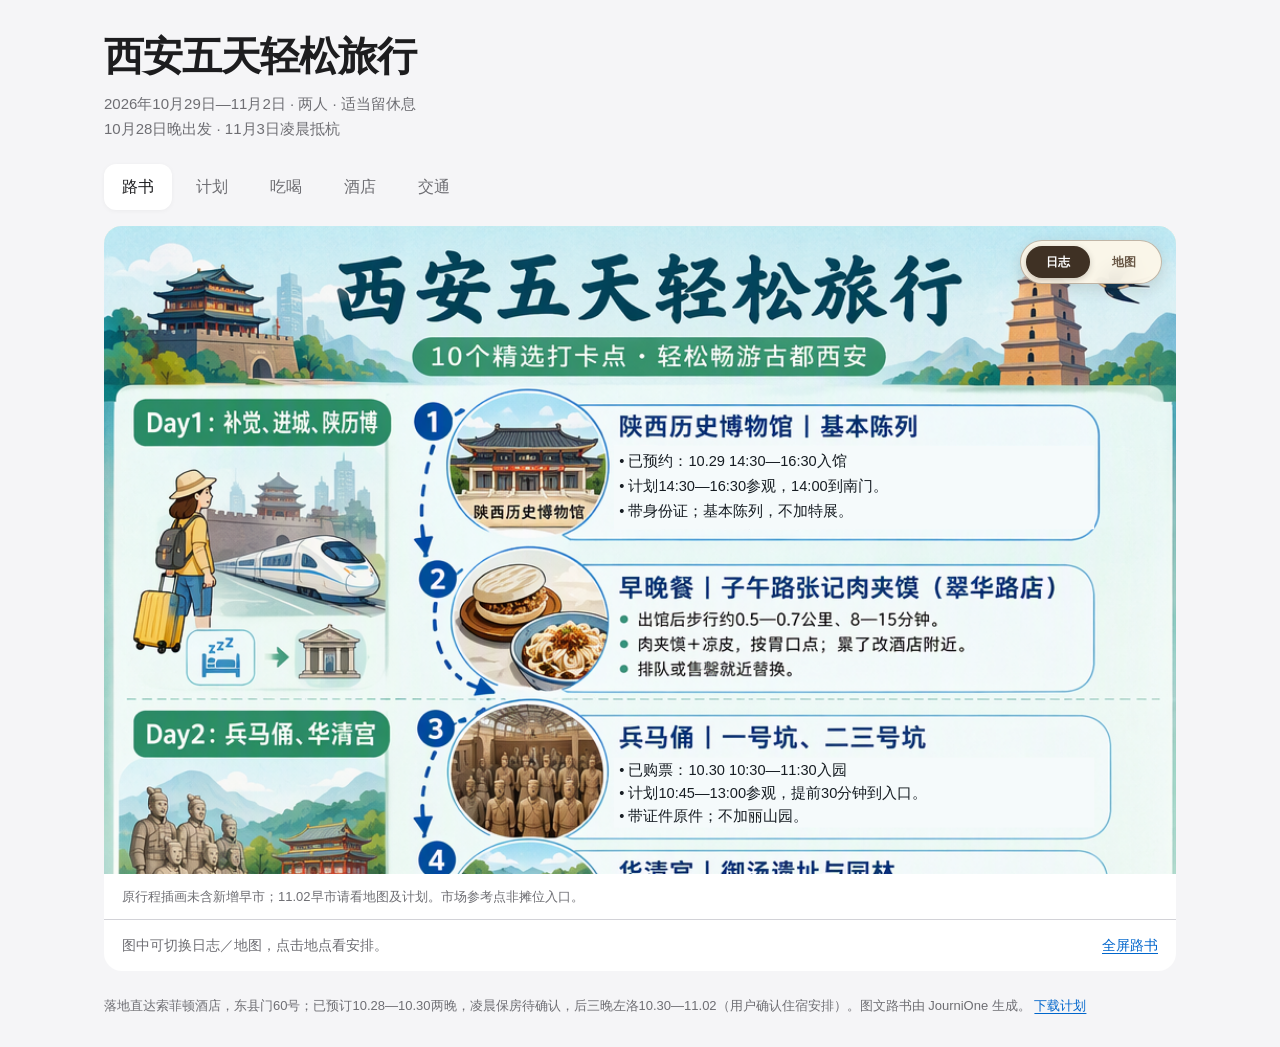
==== commit 225cc8f5: "Update final three nights to Zuoluo hotel and split hotel transfers" ====
--- a/xian-roadbook/index.html
+++ b/xian-roadbook/index.html
@@ -29,7 +29,7 @@
 <main>
 <section id="journal" role="tabpanel" aria-labelledby="tab-journal">
 <div class="viewer">
-<iframe id="roadbook-frame" src="roadbook.html?v=morning-20261027" title="西安交互路书与地图"></iframe>
+<iframe id="roadbook-frame" src="roadbook.html?v=zuoluo-20261029" title="西安交互路书与地图"></iframe>
 <p style="margin:0;padding:12px 18px;color:var(--muted);font-size:13px">原行程插画未含新增早市；11.02早市请看地图及计划。市场参考点非摊位入口。</p><div class="viewer-tools"><span>图中可切换日志／地图，点击地点看安排。</span><a href="roadbook.html" target="_blank" rel="noopener">全屏路书</a></div>
 </div>
 </section>
@@ -99,7 +99,7 @@
 </tr>
 </tbody></table>
 <h2>每日安排</h2>
-<p>以下为建议时段，按预约订单、航班与体力调整。10.30取消酒店午休，午餐坐休。10.29晚决定是否续住；未续住则10.30出发前退房并确认寄存。10.30晚起酒店段仅在续住索菲顿时适用；换店后按新酒店重算。</p>
+<p>以下为建议时段，按预约订单、航班与体力调整。10.30取消酒店午休，午餐坐休。10.30早上退房，先向索菲顿确认可寄存至晚间；08:15—08:45预留退房、寄存及候车，必要时提前吃早餐。回城后索菲顿取行李，再去左洛办理入住。10.30晚起住左洛；酒店端距离、地铁接入与离店时刻按新酒店实时导航复核。</p>
 <h3 id="plan-day-1">10.29｜凌晨进城、补觉、陕历博</h3>
 <p>落地后直接去市区酒店，补觉后就近用餐；下午陕历博，傍晚回酒店休息。</p>
 <table>
@@ -118,7 +118,7 @@
 <tr>
 <td>00:50—02:30</td>
 <td>接车进城、市区酒店入住</td>
-<td>索菲顿酒店（西安钟鼓楼店），西安市东县门60号（TourMind地址资料，10.25复核）。网约车或正规出租车直接到店；车程先留60—90分钟，候车、入住另计，02:30为规划值。已预订10.28—10.30两晚（用户确认）；后三晚待体验后决定，提前确认凌晨入住、晚点保房；接送及费用待确认。</td>
+<td>索菲顿酒店（西安钟鼓楼店），西安市东县门60号（TourMind地址资料，10.25复核）。网约车或正规出租车直接到店；车程先留60—90分钟，候车、入住另计，02:30为规划值。已预订10.28—10.30两晚（用户确认）；后三晚改住左洛，提前确认凌晨入住、晚点保房；接送及费用待确认。</td>
 </tr>
 <tr>
 <td>02:30—10:30</td>
@@ -177,9 +177,9 @@
 </tr>
 </thead>
 <tbody><tr>
-<td>08:00—08:40</td>
-<td>酒店附近早餐</td>
-<td>粥、包子、鸡蛋或胡辣汤；就近选店。出发前确认续住；未续住则按酒店规定退房并确认行李寄存，必要时提前起床。</td>
+<td>07:30—08:15</td>
+<td>索菲顿附近早餐、准备退房</td>
+<td>索菲顿附近快吃；07:30—08:15早餐，08:15—08:45预留退房、寄存与候车。先确认可寄存至晚间；不能寄存则提前安排正规寄存，重新核对离店时间。</td>
 </tr>
 <tr>
 <td>08:45—10:45</td>
@@ -207,18 +207,18 @@
 <td>建议10.29购买10.30华清宫景区票（非放票日承诺），到访前核对截止检票及入口。御汤遗址、园林、五间厅为主；不爬骊山、不另加长恨歌或12·12演出。</td>
 </tr>
 <tr>
-<td>16:45—18:45</td>
-<td>华清宫返回市区酒店</td>
-<td>优先网约车，暂留2小时；回当晚确认的酒店。未续住则先取寄存行李、再到新酒店，另留办理时间；酒店端交通按实际地址复核。</td>
-</tr>
-<tr>
-<td>18:45—19:45</td>
-<td>酒店附近晚餐</td>
+<td>16:45—19:30</td>
+<td>华清宫→索菲顿取件→左洛入住</td>
+<td>网约车回索菲顿取寄存行李，再去左洛入住；16:45—19:30为交通、取件和入住规划窗口，按路况复核，超时顺延晚饭，不压缩取件与入住。</td>
+</tr>
+<tr>
+<td>19:30—20:15</td>
+<td>左洛附近晚餐</td>
 <td>就近吃，不跨区觅食；下午无酒店午休，晚饭后休息。</td>
 </tr>
 <tr>
-<td>19:45—21:00</td>
-<td>酒店休息</td>
+<td>20:15—21:00</td>
+<td>左洛休息</td>
 <td>30日步行和交通较多，不再安排夜游。</td>
 </tr>
 </tbody></table>
@@ -321,7 +321,7 @@
 <tr>
 <td>16:45—17:15</td>
 <td>前往爱骅总店</td>
-<td>从当日入住酒店出发（续住索菲顿时为东县门60号），按实时导航复核，16:45离店暂定；若从书院门出发，步行估0.9—1.3公里、20—30分钟。</td>
+<td>从左洛酒店出发，按实时导航复核，16:45离店暂定；若从书院门出发，步行估0.9—1.3公里、20—30分钟。</td>
 </tr>
 <tr>
 <td>17:15—18:00</td>
@@ -357,7 +357,7 @@
 <tbody><tr>
 <td>07:15—07:45</td>
 <td>前往东仓门早市</td>
-<td>从前一晚入住酒店出发，单程先留30分钟；交通和公里数按最终酒店实时核对，不带行李赶早市。睡眠不足、下雨或不能07:15出门则取消，改酒店附近早餐；不顺延返店、退房。</td>
+<td>从左洛酒店出发，单程先留30分钟；交通和公里数按新酒店实时核对，不带行李赶早市。睡眠不足、下雨或不能07:15出门则取消，改酒店附近早餐；不顺延返店、退房。</td>
 </tr>
 <tr>
 <td>07:45—08:35</td>
@@ -367,12 +367,12 @@
 <tr>
 <td>08:35—09:05</td>
 <td>返回酒店</td>
-<td>回最终入住酒店先留30分钟，09:05左右返店；不串第二个早市。</td>
+<td>回左洛酒店先留30分钟，09:05左右返店；不串第二个早市。</td>
 </tr>
 <tr>
 <td>09:05—12:00</td>
 <td>休息、整理行李、退房</td>
-<td>按最终入住酒店规定退房、寄存行李；后三晚住宿仍待定。</td>
+<td>在左洛按订单规定退房；寄存条件先确认，15:30回左洛取行李。</td>
 </tr>
 <tr>
 <td>12:00—15:30</td>
@@ -975,44 +975,43 @@
 </tbody></table>
 </article></section>
 <section id="hotels" role="tabpanel" aria-labelledby="tab-hotels" hidden><article><h2>酒店</h2>
-<p><strong>地址：西安市东县门60号</strong>（TourMind地址资料，10.25复核）。<a target="_blank" rel="noopener noreferrer" href="https://uri.amap.com/search?keyword=%E8%A5%BF%E5%AE%89%E5%B8%82%E4%B8%9C%E5%8E%BF%E9%97%A860%E5%8F%B7%20%E7%B4%A2%E8%8F%B2%E9%A1%BF%E9%85%92%E5%BA%97%EF%BC%88%E8%A5%BF%E5%AE%89%E9%92%9F%E9%BC%93%E6%A5%BC%E5%BA%97%EF%BC%89&city=%E8%A5%BF%E5%AE%89&view=map">导航到酒店</a></p>
-<p>落地后直接到市区酒店，先住两晚，后三晚待体验后续订或换店；取消机场过渡住宿。店名由用户选定，地址经TourMind复核；前两晚已预订（10.25用户确认）；房型及退改按实际订单。</p>
+<p>前两晚索菲顿，后三晚左洛。10月30日换店，不带行李逛兵马俑、华清宫。</p>
 <h3>入住安排</h3>
 <table>
 <thead>
 <tr>
-<th>项目</th>
-<th>当前安排</th>
-<th>待确认</th>
-</tr>
-</thead>
-<tbody><tr>
-<td>市区酒店</td>
-<td><strong>索菲顿酒店（西安钟鼓楼店）</strong></td>
-<td>西安市东县门60号；TourMind地址资料，10.25复核；导航核对完整分店名。</td>
-</tr>
-<tr>
-<td>入住与退房</td>
-<td><strong>10.28入住—10.30退房，两晚，1间2人（已预订）</strong></td>
-<td>实际10.29凌晨到店，须覆盖10.28晚；已预订（10.25用户确认）。10.30—11.02后三晚待体验后决定。</td>
-</tr>
-<tr>
-<td>凌晨到店</td>
-<td>GS7638于10.29 00:20抵达T3，落地后直接到店</td>
-<td>提前确认凌晨办理、晚点保房；无需等10.29下午入住。</td>
-</tr>
-<tr>
-<td>接车</td>
-<td>预约网约车，备选机场正规出租车</td>
-<td>约定T3接车点，按实际出站时间接车；酒店接送和费用未确认，不写免费。</td>
+<th>入住段</th>
+<th>酒店与地址</th>
+<th>状态与说明</th>
+</tr>
+</thead>
+<tbody><tr>
+<td>10.28入住—10.30退房，2晚</td>
+<td><strong>索菲顿酒店（西安钟鼓楼店）</strong>；西安市东县门60号</td>
+<td>用户已确认自行预订。实际10.29凌晨抵达；房型、退改按订单。</td>
+</tr>
+<tr>
+<td>10.30入住—11.02退房，3晚</td>
+<td><strong>左洛精品酒店（西安钟鼓楼永兴坊店）</strong>；西安市新城区东二路12号（永兴坊后门）</td>
+<td>后三晚住宿已确定（10.29确认）。<a target="_blank" rel="noopener noreferrer" href="https://uri.amap.com/search?keyword=%E8%A5%BF%E5%AE%89%E5%B8%82%E6%96%B0%E5%9F%8E%E5%8C%BA%E4%B8%9C%E4%BA%8C%E8%B7%AF12%E5%8F%B7%EF%BC%88%E6%B0%B8%E5%85%B4%E5%9D%8A%E5%90%8E%E9%97%A8%EF%BC%89%20%E5%B7%A6%E6%B4%9B%E7%B2%BE%E5%93%81%E9%85%92%E5%BA%97%EF%BC%88%E8%A5%BF%E5%AE%89%E9%92%9F%E9%BC%93%E6%A5%BC%E6%B0%B8%E5%85%B4%E5%9D%8A%E5%BA%97%EF%BC%89&city=%E8%A5%BF%E5%AE%89&view=map">按地址导航</a>；地址用户10.29与订单核对一致；坐标未核，不沿用旧酒店定位。</td>
+</tr>
+<tr>
+<td>10.30换店</td>
+<td>早上索菲顿退房寄存；游玩后取件，再到左洛入住</td>
+<td>先确认索菲顿可寄存至晚间；不默认左洛可早入住。不能寄存则提前安排正规寄存并复核出发时间。</td>
+</tr>
+<tr>
+<td>11.02返程</td>
+<td>左洛退房寄存，15:30回左洛取行李</td>
+<td>寄存、退房时间向酒店确认。赴机场暂沿用原离店预留，按左洛实际位置实时复核。</td>
 </tr>
 <tr>
 <td>房费目标</td>
-<td>100—200元／间／晚；前两晚预算200—400元，后三晚预留300—600元</td>
-<td>仅预算目标，未查本店实时房价；核对取消期限、早餐、退房及寄存。</td>
-</tr>
-</tbody></table>
-<h3>订房检查</h3>
+<td>100—200元／间／晚</td>
+<td>仅原预算目标；实际房价、早餐、房型、退改以本人订单为准。</td>
+</tr>
+</tbody></table>
+<h3>入住检查</h3>
 <table>
 <thead>
 <tr>
@@ -1021,24 +1020,28 @@
 </tr>
 </thead>
 <tbody><tr>
-<td>日期</td>
-<td>已预订10.28—10.30两晚（用户确认），后三晚待定；告知10.29凌晨到店，不另订机场酒店。</td>
-</tr>
-<tr>
-<td>保房</td>
-<td>出发前确认凌晨前台和保房安排，航班晚点及时联系。</td>
+<td>首段</td>
+<td>10.28—10.30两晚索菲顿；10.29凌晨到店、保房按本人订单与酒店确认。</td>
+</tr>
+<tr>
+<td>后段</td>
+<td>10.30—11.02三晚左洛；核对订单分店地址、入住时间、早餐及退改。</td>
+</tr>
+<tr>
+<td>换店</td>
+<td>07:30—08:15早餐；08:15—08:45退房、寄存及候车。08:45出发目标需实时导航复核；必要时提前。</td>
+</tr>
+<tr>
+<td>行李</td>
+<td>索菲顿可寄存至晚间需先确认；回城取件，再去左洛，不把行李留错酒店。</td>
+</tr>
+<tr>
+<td>地图</td>
+<td>索菲顿仅首段参考点；左洛当前提供地址导航，位置待核。不借用旧酒店坐标。</td>
 </tr>
 <tr>
 <td>房间</td>
-<td>外窗、独卫、安静房；核对面积、近期隔音评价。</td>
-</tr>
-<tr>
-<td>地址</td>
-<td>西安市东县门60号；地图坐标及酒店端交通待导航核验。</td>
-</tr>
-<tr>
-<td>退改与寄存</td>
-<td>先核对两晚订单退改；10.29晚决定续住，未续住则10.30出发前退房并确认寄存。11.02寄存向最终入住酒店确认。</td>
+<td>安静、独卫、外窗等要求按实际订单和酒店确认。</td>
 </tr>
 </tbody></table>
 <h3>小红书住宿区域对比</h3>
@@ -1054,7 +1057,7 @@
 <tbody><tr>
 <td><strong>永宁门／南门</strong></td>
 <td>老城与城南景点之间，方便中途回酒店；临城墙房间可能有车流声。<a target="_blank" rel="noopener noreferrer" href="https://www.xiaohongshu.com/explore/699eb4090000000023039847">区域推荐</a> <a target="_blank" rel="noopener noreferrer" href="https://www.xiaohongshu.com/explore/6aa00ae600000000190278dc">五天游记</a></td>
-<td>仅作换店备选；前两晚选索菲顿酒店，后三晚待体验决定。</td>
+<td>区域调研留作参考；本次前两晚索菲顿、后三晚左洛。</td>
 </tr>
 <tr>
 <td><strong>南稍门</strong></td>
@@ -1114,9 +1117,11 @@
 </tr>
 </tbody></table>
 <p>南大街 3 号汉庭钟楼店是另一家；因部分旧设施、噪音评价，不列首选。<a target="_blank" rel="noopener noreferrer" href="https://hotels.ctrip.com/hotels/1487041.html">门店评价</a></p>
+<h3>出行方式</h3>
+<p>凌晨从T3直接网约车／正规出租车到市区酒店，不安排机场过夜或次日上午再进城。市区出行按酒店实际地址导航，地图定位未核验，不指定最近地铁站；返程优先网约车。机场地铁段可经14号线机场西（T1、T2、T3）站衔接T3，酒店端线路待核。<a target="_blank" rel="noopener noreferrer" href="https://www.xixianxinqu.gov.cn/zwgk/zcwd/jycy/1892481399452139521.html">官方站点说明</a></p>
 </article></section>
 <section id="transport" role="tabpanel" aria-labelledby="tab-transport" hidden><article><h2>交通细节</h2>
-<p>市区酒店：索菲顿酒店（西安钟鼓楼店），地址：西安市东县门60号。酒店端公里数、地铁接入及离店时刻仍需实时导航复核；10.30晚起酒店段仅在续住索菲顿时适用；换店后按新酒店重算。图为顺序示意，非地理比例图；已知景点间距离仍为估算，候车检票另计。</p>
+<p>住宿分段：10.28—10.30索菲顿（东县门60号），10.30—11.02左洛。酒店端公里数、地铁接入及离店时刻仍需实时导航复核；10.30晚起住左洛；酒店端距离、地铁接入与离店时刻按新酒店实时导航复核。图为顺序示意，非地理比例图；已知景点间距离仍为估算，候车检票另计。</p>
 <h3>第一天 凌晨进城与陕历博</h3>
 <table>
 <thead>
@@ -1132,7 +1137,7 @@
 <td>00:20落地，00:50起接车；车程先留60—90分钟，候车入住另计，02:30到店为规划窗口。优先预约网约车，备选正规出租车；不依赖凌晨地铁。</td>
 </tr>
 <tr>
-<td>酒店→陕历博本馆南门</td>
+<td>索菲顿→陕历博本馆南门</td>
 <td>距离待实时导航核验</td>
 <td>暂按13:15出发、14:00到南门，计划14:30入馆；预约入馆时段14:30—16:30，出发前按实时导航复核。</td>
 </tr>
@@ -1158,7 +1163,7 @@
 </tr>
 </thead>
 <tbody><tr>
-<td>酒店→兵马俑博物馆</td>
+<td>索菲顿→兵马俑博物馆</td>
 <td>距离待实时导航核验</td>
 <td>暂按08:45网约车出发，目标10:15到，步行检票另留30—45分钟；出发前看实时路况，必要时提前。</td>
 </tr>
@@ -1173,9 +1178,9 @@
 <td>网约车20—30分钟，候车检票另计；14:00—14:45作衔接窗口。公交按当日站点调整。</td>
 </tr>
 <tr>
-<td>华清宫→酒店</td>
+<td>华清宫→索菲顿取件→左洛入住</td>
 <td>距离待实时导航核验</td>
-<td>返回当晚确认的酒店，网约车暂留2小时；换店时取行李及新店入住另计，地铁接入按新地址复核。</td>
+<td>网约车回索菲顿取件，再到左洛入住；16:45—19:30为规划窗口，交通超时则顺延晚饭，不压缩取件与入住。</td>
 </tr>
 </tbody></table>
 <h3>第三天 芙蓉园与不夜城</h3>
@@ -1188,7 +1193,7 @@
 </tr>
 </thead>
 <tbody><tr>
-<td>酒店→芙蓉园西门御苑门</td>
+<td>左洛→芙蓉园西门御苑门</td>
 <td>距离待实时导航核验</td>
 <td>14:00—15:00暂留1小时含候车检票；出发前按实时导航复核，地铁接入待核。</td>
 </tr>
@@ -1223,22 +1228,22 @@
 </tr>
 </thead>
 <tbody><tr>
-<td>酒店→西安博物院（可选）</td>
+<td>左洛→西安博物院（可选）</td>
 <td>距离待实时导航核验</td>
 <td>暂留45分钟，按预约西门／北门导航，返程也先留45分钟；与回坊上午线择一。</td>
 </tr>
 <tr>
-<td>酒店→钟楼→鼓楼→马宾（上午备选）</td>
+<td>左洛→钟楼→鼓楼→马宾（上午备选）</td>
 <td>酒店→钟楼待核；两楼约0.4—0.6公里，鼓楼→马宾约1—1.3公里</td>
 <td>酒店端先查导航，钟鼓楼只看外观；回坊午饭后回酒店，不叠加西博。</td>
 </tr>
 <tr>
-<td>酒店→书院门（备选）</td>
+<td>左洛→书院门（备选）</td>
 <td>距离待实时导航核验</td>
 <td>16:00—16:45仅为短逛窗口，离店交通另计，出发前按实时导航安排；累了取消。</td>
 </tr>
 <tr>
-<td>酒店→爱骅总店</td>
+<td>左洛→爱骅总店</td>
 <td>距离待实时导航核验</td>
 <td>17:15晚饭，直接从酒店出发的时间待复算；不套用永宁门步行距离。</td>
 </tr>
@@ -1273,19 +1278,19 @@
 </tr>
 </thead>
 <tbody><tr>
-<td>前一晚酒店→东仓门早市→同一酒店</td>
-<td>公里数待最终住宿和实时导航核对</td>
+<td>左洛→东仓门早市→左洛</td>
+<td>公里数按左洛实际位置和实时导航核对</td>
 <td>07:15出门、07:45—08:35短逛、09:05返店；两程各先留30分钟，仅规划缓冲。睡眠不足、下雨或不能07:15出门则取消，改酒店附近早餐；不顺延返店、退房。早市往返与下午去机场分开。</td>
 </tr>
 <tr>
-<td>酒店→机场西站→T3（地铁备选）</td>
+<td>左洛→机场西站→T3（地铁备选）</td>
 <td>酒店接入线路待核；机场段14号线</td>
-<td>15:30回酒店取行李，暂按16:30前乘地铁，先留2.5小时；出发前按实时导航复核，未确认前优先网约车。</td>
-</tr>
-<tr>
-<td>酒店→西安咸阳T3（网约车）</td>
+<td>15:30回左洛取行李，暂沿用16:30前乘地铁的原预留，先留2.5小时；出发前按实时导航复核，未确认前优先网约车。</td>
+</tr>
+<tr>
+<td>左洛→西安咸阳T3（网约车）</td>
 <td>距离待实时导航核验</td>
-<td>暂按16:30—17:00离店，含候车、路况先留2小时；19:00前到T3为目标，按实时导航复核。</td>
+<td>暂沿用16:30—17:00离店原预留，含候车、路况先留2小时；19:00前到T3为目标，按实时导航复核。</td>
 </tr>
 <tr>
 <td>T3值机→起飞</td>
@@ -1293,7 +1298,7 @@
 <td>JD5301，11.03 00:15抵达杭州T3；晚饭在机场解决。</td>
 </tr>
 </tbody></table>
-<p>来源：<a target="_blank" rel="noopener noreferrer" href="https://www.sxhm.com/guide.html">陕历博</a> <a target="_blank" rel="noopener noreferrer" href="https://bmy.com.cn/guide/368.html?_isa=1">兵马俑交通</a> <a target="_blank" rel="noopener noreferrer" href="https://www.hqc.cn/about/">华清宫</a> <a target="_blank" rel="noopener noreferrer" href="https://www.tangparadise.cn/guide.html">芙蓉园入口</a>。索菲顿地址经TourMind复核；10.30晚起酒店段仅在续住索菲顿时适用；换店后按新酒店重算。出发前用实时导航复核。</p>
+<p>来源：<a target="_blank" rel="noopener noreferrer" href="https://www.sxhm.com/guide.html">陕历博</a> <a target="_blank" rel="noopener noreferrer" href="https://bmy.com.cn/guide/368.html?_isa=1">兵马俑交通</a> <a target="_blank" rel="noopener noreferrer" href="https://www.hqc.cn/about/">华清宫</a> <a target="_blank" rel="noopener noreferrer" href="https://www.tangparadise.cn/guide.html">芙蓉园入口</a>。索菲顿地址经TourMind复核；10.30晚起住左洛；酒店端距离、地铁接入与离店时刻按新酒店实时导航复核。出发前用实时导航复核。</p>
 <h2>导航</h2>
 <p>逐日地图依据当前正式路线生成；备选、酒店事件与未选店餐次不并入主线。坐标为WGS84；景区锚点不代表检票口，现场按高德入口名称导航。惠记只核到商场，门店在大悦城B1-95，未把商场坐标当作门店坐标。</p>
 <ul>
@@ -1316,9 +1321,9 @@
 </ul>
 </article></section>
 </main>
-<footer>落地直达索菲顿酒店，东县门60号；已预订10.28—10.30两晚，凌晨保房待确认，后三晚待体验决定。图文路书由 JourniOne 生成。 <a href="西安旅行计划.md" download>下载计划</a></footer>
+<footer>落地直达索菲顿酒店，东县门60号；已预订10.28—10.30两晚，凌晨保房待确认，后三晚左洛10.30—11.02（用户确认住宿安排）。图文路书由 JourniOne 生成。 <a href="西安旅行计划.md" download>下载计划</a></footer>
 <dialog id="point-detail" aria-labelledby="detail-title"><div class="dialog-top"><h2 id="detail-title"></h2><button class="close" type="button" aria-label="关闭地点详情">×</button></div><p class="detail-time" id="detail-time"></p><p id="detail-description"></p><p id="detail-address"></p><a id="detail-map" target="_blank" rel="noopener noreferrer">地图导航</a></dialog>
-<script id="trip-data" type="application/json">[{"id":"day-1-airport","title":"GS7638抵达西安T3","description":"10.28 21:50杭州萧山T3起飞，10.29 00:20抵达西安咸阳T3；取行李先留30分钟，出站慢则顺延接车。","location":{"name":"西安咸阳国际机场","address":"西安咸阳国际机场 T3 航站楼（坐标仍为机场整体锚点）","lng":108.7641715,"lat":34.4436933,"coordinate_system":"WGS84","source_url":"https://www.amap.com/place/B038E02IJ0","coordinate_scope":"机场整体锚点；非航站楼或接机点"},"date":"2026-10-29","schedule":{"timingType":"fixed_range","source":"mixed_user_ticket_and_planning_estimate","startLocal":"00:20","endLocal":"00:50","durationMinutes":30}},{"id":"day-1-city-hotel","title":"接车进城、市区酒店入住","description":"索菲顿酒店（西安钟鼓楼店），西安市东县门60号（TourMind地址资料，10.25复核）。网约车或正规出租车直接到店；车程先留60—90分钟，候车、入住另计，02:30为规划值。已预订10.28—10.30两晚（用户确认）；后三晚待体验后决定，提前确认凌晨入住、晚点保房；接送及费用待确认。","location":null,"date":"2026-10-29","schedule":{"timingType":"flexible","source":"planning_estimate","startLocal":"00:50","endLocal":"02:30","durationMinutes":100}},{"id":"day-1-sleep","title":"补觉、洗漱","description":"保留约8小时；晚点就顺延起床，减少上午活动，不为吃饭绕路。陕博按成功预约场次处理。","location":null,"date":"2026-10-29","schedule":{"timingType":"flexible","source":"planning_estimate","startLocal":"02:30","endLocal":"10:30","durationMinutes":480}},{"id":"day-1-brunch","title":"酒店附近早午餐","description":"就近选一家，不排早市、不退房。","location":null,"date":"2026-10-29","schedule":{"timingType":"flexible","source":"planning_estimate","startLocal":"10:30","endLocal":"11:30","durationMinutes":60}},{"id":"day-1-morning-rest","title":"酒店休息","description":"已在市区，不再安排进城或换店。","location":null,"date":"2026-10-29","schedule":{"timingType":"flexible","source":"planning_estimate","startLocal":"11:30","endLocal":"12:15","durationMinutes":45}},{"id":"day-1-light-lunch","title":"轻午餐、出门准备","description":"早午餐吃饱可不加餐，带身份证和饮水。","location":null,"date":"2026-10-29","schedule":{"timingType":"flexible","source":"planning_estimate","startLocal":"12:15","endLocal":"13:15","durationMinutes":60}},{"id":"day-1-history-transfer","title":"前往陕历博、排队","description":"暂按13:15离店，目标14:00到本馆南门，14:30入馆；出发前按实时路况复核交通时间。","location":null,"date":"2026-10-29","schedule":{"timingType":"flexible","source":"planning_estimate","startLocal":"13:15","endLocal":"14:30","durationMinutes":75}},{"id":"day-1-history","title":"陕西历史博物馆｜基本陈列","description":"已预约（10.24用户确认）：10.29 14:30—16:30入馆。计划14:30—16:30参观基本陈列，16:30为建议结束时间；带身份证，目标14:00到本馆南门。","location":{"name":"陕西历史博物馆本馆","address":"小寨东路91号；地图锚点为南门","lng":108.9506632,"lat":34.2250404,"coordinate_system":"WGS84","source_url":"https://www.amap.com/place/B0FFFVOCLC","coordinate_scope":"本馆南门入口锚点"},"date":"2026-10-29","schedule":{"timingType":"flexible","source":"planning_estimate","startLocal":"14:30","endLocal":"16:30","durationMinutes":120}},{"id":"day-1-zhang","title":"早晚餐｜子午路张记肉夹馍（翠华路店）","description":"出馆后步行约0.5—0.7公里、8—15分钟。肉夹馍＋凉皮，按胃口点；累了改酒店附近。排队或售罄就近替换。","location":{"name":"子午路张记肉夹馍（翠华路店）","address":"翠华路挚友大厦一层；高德翠花南路229号，部分资料227号","lng":108.952061,"lat":34.2219736,"coordinate_system":"WGS84","source_url":"https://www.amap.com/place/B001D07BBR","coordinate_scope":"地点锚点"},"date":"2026-10-29","schedule":{"timingType":"flexible","source":"planning_estimate","startLocal":"16:45","endLocal":"17:30","durationMinutes":45}},{"id":"day-1-hotel-return","title":"回酒店休息","description":"已于凌晨入住，无需再次办理。回程先留45分钟，出发前看实时路况复核；饿了再就近补餐。","location":null,"date":"2026-10-29","schedule":{"timingType":"flexible","source":"planning_estimate","startLocal":"17:30","endLocal":"18:15","durationMinutes":45}},{"id":"day-1-rest","title":"酒店休息","description":"已在市区，不再安排进城或换店。","location":null,"date":"2026-10-29","schedule":{"timingType":"flexible","source":"planning_estimate","startLocal":"18:15","endLocal":"21:00","durationMinutes":165}},{"id":"day-2-breakfast","title":"酒店附近早餐","description":"粥、包子、鸡蛋或胡辣汤；就近选店。出发前确认续住；未续住则按酒店规定退房并确认行李寄存，必要时提前起床。","location":null,"date":"2026-10-30","schedule":{"timingType":"flexible","source":"planning_estimate","startLocal":"08:00","endLocal":"08:40","durationMinutes":40}},{"id":"day-2-transfer","title":"前往兵马俑、核验","description":"网约车优先，08:45离店暂定，目标10:15前到；出发前按实时路况复核出发时间，另留30—45分钟步行检票。","location":null,"date":"2026-10-30","schedule":{"timingType":"flexible","source":"planning_estimate","startLocal":"08:45","endLocal":"10:45","durationMinutes":120}},{"id":"day-2-warriors","title":"兵马俑｜一号坑、二三号坑","description":"门票已购买（10.23用户确认）；10.30 10:30—11:30为订单入园时段。计划10:45入园、13:00结束；按订单时段提前30分钟到入口，带证件原件。不加丽山园。","location":{"name":"秦始皇兵马俑博物馆","address":"临潼区秦陵北路，兵马俑博物馆入口","lng":109.2768802,"lat":34.3875728,"coordinate_system":"WGS84","source_url":"https://www.amap.com/place/B0FFGXMLTU","coordinate_scope":"地点锚点"},"date":"2026-10-30","schedule":{"timingType":"flexible","source":"planning_estimate","startLocal":"10:45","endLocal":"13:00","durationMinutes":135}},{"id":"day-2-lunch","title":"出口附近午餐、坐休","description":"选择正规明码标价面食店；保留坐休，不串店。","location":null,"date":"2026-10-30","schedule":{"timingType":"flexible","source":"planning_estimate","startLocal":"13:00","endLocal":"14:00","durationMinutes":60}},{"id":"day-2-huaqing-transfer","title":"前往华清宫","description":"公路先按约9—11公里估，网约车20—30分钟，含候车与检票留45分钟。导航华清宫开放检票口。","location":null,"date":"2026-10-30","schedule":{"timingType":"flexible","source":"planning_estimate","startLocal":"14:00","endLocal":"14:45","durationMinutes":45}},{"id":"day-2-huaqing","title":"华清宫｜御汤遗址与园林","description":"建议10.29购买10.30华清宫景区票（非放票日承诺），到访前核对截止检票及入口。御汤遗址、园林、五间厅为主；不爬骊山、不另加长恨歌或12·12演出。","location":{"name":"华清宫","address":"西安市临潼区华清路38号，按当天开放检票口导航","coordinate_status":"verified","source_url":"https://maps.google.com/?cid=5510990699832257755&g_mp=Cidnb29nbGUubWFwcy5wbGFjZXMudjEuUGxhY2VzLlNlYXJjaFRleHQQAhgEIAA","lng":109.21347650000001,"lat":34.3642298,"coordinate_system":"WGS84","coordinate_scope":"景区整体锚点，非检票口"},"date":"2026-10-30","schedule":{"timingType":"flexible","source":"planning_estimate","startLocal":"14:45","endLocal":"16:45","durationMinutes":120}},{"id":"day-2-return","title":"华清宫返回市区酒店","description":"优先网约车，暂留2小时；回当晚确认的酒店。未续住则先取寄存行李、再到新酒店，另留办理时间；酒店端交通按实际地址复核。","location":null,"date":"2026-10-30","schedule":{"timingType":"flexible","source":"planning_estimate","startLocal":"16:45","endLocal":"18:45","durationMinutes":120}},{"id":"day-2-dinner","title":"酒店附近晚餐","description":"就近吃，不跨区觅食；下午无酒店午休，晚饭后休息。","location":null,"date":"2026-10-30","schedule":{"timingType":"flexible","source":"planning_estimate","startLocal":"18:45","endLocal":"19:45","durationMinutes":60}},{"id":"day-2-rest","title":"酒店休息","description":"30日步行和交通较多，不再安排夜游。 10.30晚起酒店段仅在续住索菲顿时适用；换店后按新酒店重算。","location":null,"date":"2026-10-30","schedule":{"timingType":"flexible","source":"planning_estimate","startLocal":"19:45","endLocal":"21:00","durationMinutes":75}},{"id":"day-3-morning","title":"睡醒早餐、自由休息","description":"酒店附近活动；不补排其他大景点。 10.30晚起酒店段仅在续住索菲顿时适用；换店后按新酒店重算。","location":null,"date":"2026-10-31","schedule":{"timingType":"flexible","source":"planning_estimate","startLocal":"09:00","endLocal":"12:00","durationMinutes":180}},{"id":"day-3-lunch","title":"住宿区午餐","description":"就近用餐，酒店附近就近选店。","location":null,"date":"2026-10-31","schedule":{"timingType":"flexible","source":"planning_estimate","startLocal":"12:00","endLocal":"13:00","durationMinutes":60}},{"id":"day-3-nap","title":"午休","description":"保留一小时休息；按体力延长并缩短园内路线。 10.30晚起酒店段仅在续住索菲顿时适用；换店后按新酒店重算。","location":null,"date":"2026-10-31","schedule":{"timingType":"flexible","source":"planning_estimate","startLocal":"13:00","endLocal":"14:00","durationMinutes":60}},{"id":"day-3-furong-transfer","title":"前往大唐芙蓉园西门、检票","description":"首选网约车，暂留1小时含候车、检票；出发前按实时导航复核出发时间与地铁接入。西门为御苑门。","location":null,"date":"2026-10-31","schedule":{"timingType":"flexible","source":"planning_estimate","startLocal":"14:00","endLocal":"15:00","durationMinutes":60}},{"id":"day-3-furong","title":"大唐芙蓉园｜西门进出短线","description":"建议10.30购买10.31景区票，按当日票种和开放公告入园；西门御苑门→紫云楼周边→芙蓉湖局部→西门，不绕全湖，不另排演出。官方地址芙蓉西路99号；坐标仅景区锚点，按西门导航。","location":{"name":"大唐芙蓉园","address":"西安市雁塔区芙蓉西路99号，西门御苑门","coordinate_status":"verified","source_url":"https://maps.google.com/?cid=1313955705638594756&g_mp=Cidnb29nbGUubWFwcy5wbGFjZXMudjEuUGxhY2VzLlNlYXJjaFRleHQQAhgEIAA","lng":108.9747383,"lat":34.2123098,"coordinate_system":"WGS84","coordinate_scope":"景区整体锚点，非检票口"},"date":"2026-10-31","schedule":{"timingType":"flexible","source":"planning_estimate","startLocal":"15:00","endLocal":"17:15","durationMinutes":135}},{"id":"day-3-dinner-transfer","title":"前往大悦城","description":"从芙蓉园西门到大悦城，步行估1.2—1.8公里、25—35分钟，找B1店铺另留10分钟；累了短程打车。","location":null,"date":"2026-10-31","schedule":{"timingType":"flexible","source":"planning_estimate","startLocal":"17:15","endLocal":"18:00","durationMinutes":45}},{"id":"day-3-huiji","title":"晚餐｜惠记粉汤羊血（大悦城店）","description":"慈恩西路69号，大悦城B1-95；小碗粉汤羊血，干饼按胃口加。排队久就商场内替换，不加串店。","location":{"name":"惠记粉汤羊血（西安大悦城店）","address":"慈恩西路69号，西安大悦城B1-95","coordinate_status":"needs_verification","source_url":"https://www.amap.com/place/B0FFIS0P13"},"date":"2026-10-31","schedule":{"timingType":"flexible","source":"planning_estimate","startLocal":"18:00","endLocal":"18:45","durationMinutes":45}},{"id":"day-3-square","title":"大雁塔南广场｜塔外观","description":"大悦城步行约0.3—0.5公里、5—10分钟；不登塔。","location":{"name":"大雁塔南广场","address":"雁塔区大雁塔南侧广场","lng":108.9594954,"lat":34.2174393,"coordinate_system":"WGS84","source_url":"https://www.amap.com/place/B001D12PCJ","coordinate_scope":"地点锚点"},"date":"2026-10-31","schedule":{"timingType":"flexible","source":"planning_estimate","startLocal":"18:55","endLocal":"19:10","durationMinutes":15}},{"id":"day-3-night","title":"大唐不夜城北段","description":"从南广场进入北段，短逛后折返；不追全街演出，周末人多时缩短。","location":{"name":"大唐不夜城·贞观之治雕像群","address":"大唐不夜城北段","lng":108.959442,"lat":34.2120614,"coordinate_system":"WGS84","source_url":"https://www.amap.com/place/B0FFLQE8IX","coordinate_scope":"北段雕像群锚点；不是全街区范围"},"date":"2026-10-31","schedule":{"timingType":"flexible","source":"planning_estimate","startLocal":"19:10","endLocal":"20:00","durationMinutes":50}},{"id":"day-3-return","title":"返回酒店","description":"先走到允许上车处；回酒店暂留1小时，出发前按实时路况复核。当天只排芙蓉园＋不夜城。","location":null,"date":"2026-10-31","schedule":{"timingType":"flexible","source":"planning_estimate","startLocal":"20:00","endLocal":"21:00","durationMinutes":60}},{"id":"day-4-breakfast","title":"酒店附近早餐","description":"早餐就近吃。","location":null,"date":"2026-11-01","schedule":{"timingType":"flexible","source":"planning_estimate","startLocal":"09:00","endLocal":"10:00","durationMinutes":60}},{"id":"day-4-morning","title":"休息／上午备选择一","description":"备选，不与其他上午或傍晚备选叠加。默认休息。西安博物院＋小雁塔（10.27 18:00约11.01上午）与钟鼓楼＋回坊午饭二选一，亦可都不去；不与傍晚书院门全叠加。钟鼓楼只看外观。","location":null,"date":"2026-11-01","schedule":{"timingType":"flexible","source":"planning_estimate","startLocal":"10:00","endLocal":"12:00","durationMinutes":120}},{"id":"day-4-lunch","title":"住宿区午餐","description":"上午若选回坊，可把马宾生熟双拼小炒作为午饭；未选回坊则就近吃。","location":null,"date":"2026-11-01","schedule":{"timingType":"flexible","source":"planning_estimate","startLocal":"12:00","endLocal":"13:00","durationMinutes":60}},{"id":"day-4-nap","title":"酒店午休","description":"午休后仍可继续休息。 10.30晚起酒店段仅在续住索菲顿时适用；换店后按新酒店重算。","location":null,"date":"2026-11-01","schedule":{"timingType":"flexible","source":"planning_estimate","startLocal":"13:00","endLocal":"15:00","durationMinutes":120}},{"id":"day-4-shuyuan","title":"书院门备选","description":"备选，不与其他上午或傍晚备选叠加。酒店→书院门交通另计，必要时提前离店；仅有体力且商户仍营业时短逛；当天已选上午备选可直接取消，不作为主路线必到点。","location":null,"date":"2026-11-01","schedule":{"timingType":"flexible","source":"planning_estimate","startLocal":"16:00","endLocal":"16:45","durationMinutes":45}},{"id":"day-4-dinner-transfer","title":"前往爱骅总店","description":"从当日入住酒店出发（续住索菲顿时为东县门60号），按实时导航复核，16:45离店暂定；若从书院门出发，步行估0.9—1.3公里、20—30分钟。","location":null,"date":"2026-11-01","schedule":{"timingType":"flexible","source":"planning_estimate","startLocal":"16:45","endLocal":"17:15","durationMinutes":30}},{"id":"day-4-aihua","title":"晚餐｜爱骅裤带面馆（总店）","description":"端履门城市之心1层6号；小份油泼或三合一面。若改春发生等西侧店，取消爱骅与书院门。","location":{"name":"爱骅裤带面馆（总店）","address":"端履门城市之心1层6号","lng":108.9490496,"lat":34.2581002,"coordinate_system":"WGS84","source_url":"https://www.amap.com/place/B0KG57GAJV","coordinate_scope":"地点锚点"},"date":"2026-11-01","schedule":{"timingType":"flexible","source":"planning_estimate","startLocal":"17:15","endLocal":"18:00","durationMinutes":45}},{"id":"day-4-wall-transfer","title":"前往永宁门、购票检票","description":"从爱骅步行估1.3—1.8公里、25—35分钟，走不动打车；提前线上购票，18:45仅建议入场，按当日夜间开放入口和票种执行，排队久顺延。","location":null,"date":"2026-11-01","schedule":{"timingType":"flexible","source":"planning_estimate","startLocal":"18:00","endLocal":"18:45","durationMinutes":45}},{"id":"day-4-wall","title":"永宁门城墙夜游","description":"建议11.01白天确认并购买11.01晚间可用的登城票，按当日开放检票口入场；走20—25分钟折返，同门下墙。普通登城票不代表含梦长安演出；大雨、大风取消。","location":{"name":"西安城墙·永宁门登城入口","address":"西安城墙南门永宁门","lng":108.9423687,"lat":34.2520963,"coordinate_system":"WGS84","source_url":"https://www.amap.com/place/B001D02131","coordinate_scope":"永宁门登城入口锚点"},"date":"2026-11-01","schedule":{"timingType":"flexible","source":"planning_estimate","startLocal":"18:45","endLocal":"19:45","durationMinutes":60}},{"id":"day-4-return","title":"回酒店、整理行李","description":"同门下墙后打车回酒店，先留45分钟，出发前看实时路况复核；准备翌日返程。 10.30晚起酒店段仅在续住索菲顿时适用；换店后按新酒店重算。","location":null,"date":"2026-11-01","schedule":{"timingType":"flexible","source":"planning_estimate","startLocal":"19:45","endLocal":"20:30","durationMinutes":45}},{"id":"day-5-morning-out","title":"前往东仓门早市","description":"从前一晚入住酒店出发，单程先留30分钟；交通和公里数按最终酒店实时核对，不带行李赶早市。睡眠不足、下雨或不能07:15出门则取消，改酒店附近早餐；不顺延返店、退房。","location":null,"date":"2026-11-02","schedule":{"timingType":"flexible","source":"planning_estimate","startLocal":"07:15","endLocal":"07:45","durationMinutes":30}},{"id":"day-5-morning-market","title":"东仓门早市｜早餐、短逛","description":"胡辣汤或油茶麻花二选一，配菜盒，小份甑糕共享；两人预算30—50元，非实时报价。睡眠不足、下雨或不能07:15出门则取消，改酒店附近早餐；不顺延返店、退房。 地图实体地址为东仓门26号，坐标仅市场参考点，非具体摊位入口。","location":{"name":"东仓门早市","address":"东仓门26号（百度地图实体地址，非具体摊位门牌）","lat":34.2538137,"lng":108.9565593,"coordinate_system":"WGS84","coordinate_scope":"早市位置参考点，非固定摊位或入口","source_url":"https://uri.amap.com/search?keyword=%E8%A5%BF%E5%AE%89%20%E4%B8%9C%E4%BB%93%E9%97%A8%E6%97%A9%E5%B8%82%20%E4%B8%9C%E4%BB%93%E9%97%A826%E5%8F%B7&city=%E8%A5%BF%E5%AE%89&view=map","coordinate_provenance":{"provider":"baidu_map","uid":"a6bba5b22b2accfc42d63e24","name":"东仓门早市","address":"东仓门26号","verified_at":"2026-10-27","original":{"x":12130356.79,"y":4039300.4,"system":"BD09MC"},"bd09ll":{"lng":108.96766340473499,"lat":34.258581561836166},"gcj02":{"lat":34.25225301295936,"lng":108.96125874532942},"method":"BD09MC band30 polynomial to BD09LL; analytic BD09LL to GCJ02; 10-iteration inverse GCJ02 to WGS84; approximate display anchor","projection_reference":"https://gist.github.com/chao-he/7747495","coordinate_docs":"https://lbsyun.baidu.com/skins/MySkin/resources/iframs/coordinate.html"}},"date":"2026-11-02","schedule":{"timingType":"flexible","source":"planning_estimate","startLocal":"07:45","endLocal":"08:35","durationMinutes":50}},{"id":"day-5-morning-back","title":"返回酒店","description":"回最终入住酒店先留30分钟，09:05左右返店；不串第二个早市。","location":null,"date":"2026-11-02","schedule":{"timingType":"flexible","source":"planning_estimate","startLocal":"08:35","endLocal":"09:05","durationMinutes":30}},{"id":"day-5-checkout","title":"休息、整理行李、退房","description":"09:05—12:00为建议窗口；退房及寄存条件向最终入住酒店确认，后三晚住宿待定。","location":null,"date":"2026-11-02","schedule":{"timingType":"flexible","source":"planning_estimate","startLocal":"09:05","endLocal":"12:00","durationMinutes":175}},{"id":"day-5-late-flight","title":"住宿区午餐、休息或买伴手礼","description":"退房寄存后在住宿片区吃午饭、休息或买伴手礼，15:30回酒店取行李；不去远郊。","location":null,"date":"2026-11-02","schedule":{"timingType":"flexible","source":"planning_estimate","startLocal":"12:00","endLocal":"15:30","durationMinutes":210}},{"id":"day-5-airport-transfer","title":"取行李、前往机场 T3","description":"15:30—16:00取行李；16:30前乘地铁，或17:00前打车，建议19:00前到西安T3。酒店端距离、地铁接入待确认；14号线机场西站可衔接T3。网约车先留2小时含候车路况，均为规划值。","location":null,"date":"2026-11-02","schedule":{"timingType":"flexible","source":"planning_estimate","startLocal":"15:30","endLocal":"19:00","durationMinutes":210}},{"id":"day-5-airport","title":"西安咸阳国际机场返程","description":"首都航空 JD5301：11.02 21:55 西安咸阳 T3 起飞，11.03 00:15 抵达杭州萧山 T3（次日）。建议19:00前到西安T3办理值机、托运和安检，晚饭在机场解决。机场坐标仍为整体锚点。","location":{"name":"西安咸阳国际机场","address":"西安咸阳国际机场 T3 航站楼（坐标仍为机场整体锚点）","lng":108.7641715,"lat":34.4436933,"coordinate_system":"WGS84","source_url":"https://www.amap.com/place/B038E02IJ0","coordinate_scope":"机场整体锚点；非航站楼或安检口"},"date":"2026-11-02","schedule":{"timingType":"fixed_range","source":"mixed_user_ticket_and_planning_estimate","startLocal":"19:00","endLocal":"21:55","durationMinutes":175,"displayLabel":"19:00 前到 T3 · 21:55 起飞"}},{"id":"stay-sofidon-reference","title":"索菲顿酒店（西安钟鼓楼店）","description":"索菲顿酒店（西安钟鼓楼店），东县门60号。10.28—10.30两晚已预订；10.30晚起仅续住适用。酒店位置参考点，非入口；按完整地址导航。","date":"10.28—10.30","schedule":{"displayLabel":"前两晚已预订；10.30晚起仅续住适用"},"location":{"address":"西安市东县门60号","source_url":"https://uri.amap.com/search?keyword=%E8%A5%BF%E5%AE%89%E5%B8%82%E4%B8%9C%E5%8E%BF%E9%97%A860%E5%8F%B7%20%E7%B4%A2%E8%8F%B2%E9%A1%BF%E9%85%92%E5%BA%97%EF%BC%88%E8%A5%BF%E5%AE%89%E9%92%9F%E9%BC%93%E6%A5%BC%E5%BA%97%EF%BC%89&city=%E8%A5%BF%E5%AE%89&view=map"},"map_reference":true}]</script>
+<script id="trip-data" type="application/json">[{"id":"day-1-airport","title":"GS7638抵达西安T3","description":"10.28 21:50杭州萧山T3起飞，10.29 00:20抵达西安咸阳T3；取行李先留30分钟，出站慢则顺延接车。","location":{"name":"西安咸阳国际机场","address":"西安咸阳国际机场 T3 航站楼（坐标仍为机场整体锚点）","lng":108.7641715,"lat":34.4436933,"coordinate_system":"WGS84","source_url":"https://www.amap.com/place/B038E02IJ0","coordinate_scope":"机场整体锚点；非航站楼或接机点"},"date":"2026-10-29","schedule":{"timingType":"fixed_range","source":"mixed_user_ticket_and_planning_estimate","startLocal":"00:20","endLocal":"00:50","durationMinutes":30}},{"id":"day-1-city-hotel","title":"接车进城、市区酒店入住","description":"索菲顿酒店（西安钟鼓楼店），西安市东县门60号（TourMind地址资料，10.25复核）。网约车或正规出租车直接到店；车程先留60—90分钟，候车、入住另计，02:30为规划值。已预订10.28—10.30两晚（用户确认）；后三晚改住左洛，提前确认凌晨入住、晚点保房；接送及费用待确认。","location":null,"date":"2026-10-29","schedule":{"timingType":"flexible","source":"planning_estimate","startLocal":"00:50","endLocal":"02:30","durationMinutes":100}},{"id":"day-1-sleep","title":"补觉、洗漱","description":"保留约8小时；晚点就顺延起床，减少上午活动，不为吃饭绕路。陕博按成功预约场次处理。","location":null,"date":"2026-10-29","schedule":{"timingType":"flexible","source":"planning_estimate","startLocal":"02:30","endLocal":"10:30","durationMinutes":480}},{"id":"day-1-brunch","title":"酒店附近早午餐","description":"就近选一家，不排早市、不退房。","location":null,"date":"2026-10-29","schedule":{"timingType":"flexible","source":"planning_estimate","startLocal":"10:30","endLocal":"11:30","durationMinutes":60}},{"id":"day-1-morning-rest","title":"酒店休息","description":"已在市区，不再安排进城或换店。","location":null,"date":"2026-10-29","schedule":{"timingType":"flexible","source":"planning_estimate","startLocal":"11:30","endLocal":"12:15","durationMinutes":45}},{"id":"day-1-light-lunch","title":"轻午餐、出门准备","description":"早午餐吃饱可不加餐，带身份证和饮水。","location":null,"date":"2026-10-29","schedule":{"timingType":"flexible","source":"planning_estimate","startLocal":"12:15","endLocal":"13:15","durationMinutes":60}},{"id":"day-1-history-transfer","title":"前往陕历博、排队","description":"暂按13:15离店，目标14:00到本馆南门，14:30入馆；出发前按实时路况复核交通时间。","location":null,"date":"2026-10-29","schedule":{"timingType":"flexible","source":"planning_estimate","startLocal":"13:15","endLocal":"14:30","durationMinutes":75}},{"id":"day-1-history","title":"陕西历史博物馆｜基本陈列","description":"已预约（10.24用户确认）：10.29 14:30—16:30入馆。计划14:30—16:30参观基本陈列，16:30为建议结束时间；带身份证，目标14:00到本馆南门。","location":{"name":"陕西历史博物馆本馆","address":"小寨东路91号；地图锚点为南门","lng":108.9506632,"lat":34.2250404,"coordinate_system":"WGS84","source_url":"https://www.amap.com/place/B0FFFVOCLC","coordinate_scope":"本馆南门入口锚点"},"date":"2026-10-29","schedule":{"timingType":"flexible","source":"planning_estimate","startLocal":"14:30","endLocal":"16:30","durationMinutes":120}},{"id":"day-1-zhang","title":"早晚餐｜子午路张记肉夹馍（翠华路店）","description":"出馆后步行约0.5—0.7公里、8—15分钟。肉夹馍＋凉皮，按胃口点；累了改酒店附近。排队或售罄就近替换。","location":{"name":"子午路张记肉夹馍（翠华路店）","address":"翠华路挚友大厦一层；高德翠花南路229号，部分资料227号","lng":108.952061,"lat":34.2219736,"coordinate_system":"WGS84","source_url":"https://www.amap.com/place/B001D07BBR","coordinate_scope":"地点锚点"},"date":"2026-10-29","schedule":{"timingType":"flexible","source":"planning_estimate","startLocal":"16:45","endLocal":"17:30","durationMinutes":45}},{"id":"day-1-hotel-return","title":"回酒店休息","description":"已于凌晨入住，无需再次办理。回程先留45分钟，出发前看实时路况复核；饿了再就近补餐。","location":null,"date":"2026-10-29","schedule":{"timingType":"flexible","source":"planning_estimate","startLocal":"17:30","endLocal":"18:15","durationMinutes":45}},{"id":"day-1-rest","title":"酒店休息","description":"已在市区，不再安排进城或换店。","location":null,"date":"2026-10-29","schedule":{"timingType":"flexible","source":"planning_estimate","startLocal":"18:15","endLocal":"21:00","durationMinutes":165}},{"id":"day-2-breakfast","title":"索菲顿附近早餐、准备退房","description":"索菲顿附近快吃；07:30—08:15早餐，08:15—08:45预留退房、寄存与候车。先确认可寄存至晚间；不能寄存则提前安排正规寄存，重新核对离店时间。","location":null,"date":"2026-10-30","schedule":{"timingType":"flexible","source":"planning_estimate","startLocal":"07:30","endLocal":"08:15","durationMinutes":45}},{"id":"day-2-transfer","title":"前往兵马俑、核验","description":"08:15—08:45预留索菲顿退房、寄存及候车；先确认可寄存至晚间。网约车08:45离店暂定，目标10:15到兵马俑，另留30—45分钟步行检票；路况变化则提前。","location":null,"date":"2026-10-30","schedule":{"timingType":"flexible","source":"planning_estimate","startLocal":"08:45","endLocal":"10:45","durationMinutes":120}},{"id":"day-2-warriors","title":"兵马俑｜一号坑、二三号坑","description":"门票已购买（10.23用户确认）；10.30 10:30—11:30为订单入园时段。计划10:45入园、13:00结束；按订单时段提前30分钟到入口，带证件原件。不加丽山园。","location":{"name":"秦始皇兵马俑博物馆","address":"临潼区秦陵北路，兵马俑博物馆入口","lng":109.2768802,"lat":34.3875728,"coordinate_system":"WGS84","source_url":"https://www.amap.com/place/B0FFGXMLTU","coordinate_scope":"地点锚点"},"date":"2026-10-30","schedule":{"timingType":"flexible","source":"planning_estimate","startLocal":"10:45","endLocal":"13:00","durationMinutes":135}},{"id":"day-2-lunch","title":"出口附近午餐、坐休","description":"选择正规明码标价面食店；保留坐休，不串店。","location":null,"date":"2026-10-30","schedule":{"timingType":"flexible","source":"planning_estimate","startLocal":"13:00","endLocal":"14:00","durationMinutes":60}},{"id":"day-2-huaqing-transfer","title":"前往华清宫","description":"公路先按约9—11公里估，网约车20—30分钟，含候车与检票留45分钟。导航华清宫开放检票口。","location":null,"date":"2026-10-30","schedule":{"timingType":"flexible","source":"planning_estimate","startLocal":"14:00","endLocal":"14:45","durationMinutes":45}},{"id":"day-2-huaqing","title":"华清宫｜御汤遗址与园林","description":"建议10.29购买10.30华清宫景区票（非放票日承诺），到访前核对截止检票及入口。御汤遗址、园林、五间厅为主；不爬骊山、不另加长恨歌或12·12演出。","location":{"name":"华清宫","address":"西安市临潼区华清路38号，按当天开放检票口导航","coordinate_status":"verified","source_url":"https://maps.google.com/?cid=5510990699832257755&g_mp=Cidnb29nbGUubWFwcy5wbGFjZXMudjEuUGxhY2VzLlNlYXJjaFRleHQQAhgEIAA","lng":109.21347650000001,"lat":34.3642298,"coordinate_system":"WGS84","coordinate_scope":"景区整体锚点，非检票口"},"date":"2026-10-30","schedule":{"timingType":"flexible","source":"planning_estimate","startLocal":"14:45","endLocal":"16:45","durationMinutes":120}},{"id":"day-2-return","title":"华清宫→索菲顿取件→左洛入住","description":"网约车回索菲顿取寄存行李，再去左洛入住；16:45—19:30为交通、取件和入住规划窗口，按路况复核，超时顺延晚饭，不压缩取件与入住。","location":null,"date":"2026-10-30","schedule":{"timingType":"flexible","source":"planning_estimate","startLocal":"16:45","endLocal":"19:30","durationMinutes":165}},{"id":"day-2-dinner","title":"左洛附近晚餐","description":"就近吃，不跨区觅食；下午无酒店午休，晚饭后休息。","location":null,"date":"2026-10-30","schedule":{"timingType":"flexible","source":"planning_estimate","startLocal":"19:30","endLocal":"20:15","durationMinutes":45}},{"id":"day-2-rest","title":"左洛休息","description":"30日步行和交通较多，不再安排夜游。 10.30晚起住左洛；酒店端距离、地铁接入与离店时刻按新酒店实时导航复核。","location":null,"date":"2026-10-30","schedule":{"timingType":"flexible","source":"planning_estimate","startLocal":"20:15","endLocal":"21:00","durationMinutes":45}},{"id":"day-3-morning","title":"睡醒早餐、自由休息","description":"酒店附近活动；不补排其他大景点。 10.30晚起住左洛；酒店端距离、地铁接入与离店时刻按新酒店实时导航复核。","location":null,"date":"2026-10-31","schedule":{"timingType":"flexible","source":"planning_estimate","startLocal":"09:00","endLocal":"12:00","durationMinutes":180}},{"id":"day-3-lunch","title":"住宿区午餐","description":"就近用餐，酒店附近就近选店。","location":null,"date":"2026-10-31","schedule":{"timingType":"flexible","source":"planning_estimate","startLocal":"12:00","endLocal":"13:00","durationMinutes":60}},{"id":"day-3-nap","title":"午休","description":"保留一小时休息；按体力延长并缩短园内路线。 10.30晚起住左洛；酒店端距离、地铁接入与离店时刻按新酒店实时导航复核。","location":null,"date":"2026-10-31","schedule":{"timingType":"flexible","source":"planning_estimate","startLocal":"13:00","endLocal":"14:00","durationMinutes":60}},{"id":"day-3-furong-transfer","title":"前往大唐芙蓉园西门、检票","description":"首选网约车，暂留1小时含候车、检票；出发前按实时导航复核出发时间与地铁接入。西门为御苑门。","location":null,"date":"2026-10-31","schedule":{"timingType":"flexible","source":"planning_estimate","startLocal":"14:00","endLocal":"15:00","durationMinutes":60}},{"id":"day-3-furong","title":"大唐芙蓉园｜西门进出短线","description":"建议10.30购买10.31景区票，按当日票种和开放公告入园；西门御苑门→紫云楼周边→芙蓉湖局部→西门，不绕全湖，不另排演出。官方地址芙蓉西路99号；坐标仅景区锚点，按西门导航。","location":{"name":"大唐芙蓉园","address":"西安市雁塔区芙蓉西路99号，西门御苑门","coordinate_status":"verified","source_url":"https://maps.google.com/?cid=1313955705638594756&g_mp=Cidnb29nbGUubWFwcy5wbGFjZXMudjEuUGxhY2VzLlNlYXJjaFRleHQQAhgEIAA","lng":108.9747383,"lat":34.2123098,"coordinate_system":"WGS84","coordinate_scope":"景区整体锚点，非检票口"},"date":"2026-10-31","schedule":{"timingType":"flexible","source":"planning_estimate","startLocal":"15:00","endLocal":"17:15","durationMinutes":135}},{"id":"day-3-dinner-transfer","title":"前往大悦城","description":"从芙蓉园西门到大悦城，步行估1.2—1.8公里、25—35分钟，找B1店铺另留10分钟；累了短程打车。","location":null,"date":"2026-10-31","schedule":{"timingType":"flexible","source":"planning_estimate","startLocal":"17:15","endLocal":"18:00","durationMinutes":45}},{"id":"day-3-huiji","title":"晚餐｜惠记粉汤羊血（大悦城店）","description":"慈恩西路69号，大悦城B1-95；小碗粉汤羊血，干饼按胃口加。排队久就商场内替换，不加串店。","location":{"name":"惠记粉汤羊血（西安大悦城店）","address":"慈恩西路69号，西安大悦城B1-95","coordinate_status":"needs_verification","source_url":"https://www.amap.com/place/B0FFIS0P13"},"date":"2026-10-31","schedule":{"timingType":"flexible","source":"planning_estimate","startLocal":"18:00","endLocal":"18:45","durationMinutes":45}},{"id":"day-3-square","title":"大雁塔南广场｜塔外观","description":"大悦城步行约0.3—0.5公里、5—10分钟；不登塔。","location":{"name":"大雁塔南广场","address":"雁塔区大雁塔南侧广场","lng":108.9594954,"lat":34.2174393,"coordinate_system":"WGS84","source_url":"https://www.amap.com/place/B001D12PCJ","coordinate_scope":"地点锚点"},"date":"2026-10-31","schedule":{"timingType":"flexible","source":"planning_estimate","startLocal":"18:55","endLocal":"19:10","durationMinutes":15}},{"id":"day-3-night","title":"大唐不夜城北段","description":"从南广场进入北段，短逛后折返；不追全街演出，周末人多时缩短。","location":{"name":"大唐不夜城·贞观之治雕像群","address":"大唐不夜城北段","lng":108.959442,"lat":34.2120614,"coordinate_system":"WGS84","source_url":"https://www.amap.com/place/B0FFLQE8IX","coordinate_scope":"北段雕像群锚点；不是全街区范围"},"date":"2026-10-31","schedule":{"timingType":"flexible","source":"planning_estimate","startLocal":"19:10","endLocal":"20:00","durationMinutes":50}},{"id":"day-3-return","title":"返回酒店","description":"先走到允许上车处；回酒店暂留1小时，出发前按实时路况复核。当天只排芙蓉园＋不夜城。","location":null,"date":"2026-10-31","schedule":{"timingType":"flexible","source":"planning_estimate","startLocal":"20:00","endLocal":"21:00","durationMinutes":60}},{"id":"day-4-breakfast","title":"酒店附近早餐","description":"早餐就近吃。","location":null,"date":"2026-11-01","schedule":{"timingType":"flexible","source":"planning_estimate","startLocal":"09:00","endLocal":"10:00","durationMinutes":60}},{"id":"day-4-morning","title":"休息／上午备选择一","description":"备选，不与其他上午或傍晚备选叠加。默认休息。西安博物院＋小雁塔（10.27 18:00约11.01上午）与钟鼓楼＋回坊午饭二选一，亦可都不去；不与傍晚书院门全叠加。钟鼓楼只看外观。","location":null,"date":"2026-11-01","schedule":{"timingType":"flexible","source":"planning_estimate","startLocal":"10:00","endLocal":"12:00","durationMinutes":120}},{"id":"day-4-lunch","title":"住宿区午餐","description":"上午若选回坊，可把马宾生熟双拼小炒作为午饭；未选回坊则就近吃。","location":null,"date":"2026-11-01","schedule":{"timingType":"flexible","source":"planning_estimate","startLocal":"12:00","endLocal":"13:00","durationMinutes":60}},{"id":"day-4-nap","title":"酒店午休","description":"午休后仍可继续休息。 10.30晚起住左洛；酒店端距离、地铁接入与离店时刻按新酒店实时导航复核。","location":null,"date":"2026-11-01","schedule":{"timingType":"flexible","source":"planning_estimate","startLocal":"13:00","endLocal":"15:00","durationMinutes":120}},{"id":"day-4-shuyuan","title":"书院门备选","description":"备选，不与其他上午或傍晚备选叠加。酒店→书院门交通另计，必要时提前离店；仅有体力且商户仍营业时短逛；当天已选上午备选可直接取消，不作为主路线必到点。","location":null,"date":"2026-11-01","schedule":{"timingType":"flexible","source":"planning_estimate","startLocal":"16:00","endLocal":"16:45","durationMinutes":45}},{"id":"day-4-dinner-transfer","title":"前往爱骅总店","description":"从左洛酒店出发，按实时导航复核，16:45离店暂定；若从书院门出发，步行估0.9—1.3公里、20—30分钟。","location":null,"date":"2026-11-01","schedule":{"timingType":"flexible","source":"planning_estimate","startLocal":"16:45","endLocal":"17:15","durationMinutes":30}},{"id":"day-4-aihua","title":"晚餐｜爱骅裤带面馆（总店）","description":"端履门城市之心1层6号；小份油泼或三合一面。若改春发生等西侧店，取消爱骅与书院门。","location":{"name":"爱骅裤带面馆（总店）","address":"端履门城市之心1层6号","lng":108.9490496,"lat":34.2581002,"coordinate_system":"WGS84","source_url":"https://www.amap.com/place/B0KG57GAJV","coordinate_scope":"地点锚点"},"date":"2026-11-01","schedule":{"timingType":"flexible","source":"planning_estimate","startLocal":"17:15","endLocal":"18:00","durationMinutes":45}},{"id":"day-4-wall-transfer","title":"前往永宁门、购票检票","description":"从爱骅步行估1.3—1.8公里、25—35分钟，走不动打车；提前线上购票，18:45仅建议入场，按当日夜间开放入口和票种执行，排队久顺延。","location":null,"date":"2026-11-01","schedule":{"timingType":"flexible","source":"planning_estimate","startLocal":"18:00","endLocal":"18:45","durationMinutes":45}},{"id":"day-4-wall","title":"永宁门城墙夜游","description":"建议11.01白天确认并购买11.01晚间可用的登城票，按当日开放检票口入场；走20—25分钟折返，同门下墙。普通登城票不代表含梦长安演出；大雨、大风取消。","location":{"name":"西安城墙·永宁门登城入口","address":"西安城墙南门永宁门","lng":108.9423687,"lat":34.2520963,"coordinate_system":"WGS84","source_url":"https://www.amap.com/place/B001D02131","coordinate_scope":"永宁门登城入口锚点"},"date":"2026-11-01","schedule":{"timingType":"flexible","source":"planning_estimate","startLocal":"18:45","endLocal":"19:45","durationMinutes":60}},{"id":"day-4-return","title":"回酒店、整理行李","description":"同门下墙后打车回酒店，先留45分钟，出发前看实时路况复核；准备翌日返程。 10.30晚起住左洛；酒店端距离、地铁接入与离店时刻按新酒店实时导航复核。","location":null,"date":"2026-11-01","schedule":{"timingType":"flexible","source":"planning_estimate","startLocal":"19:45","endLocal":"20:30","durationMinutes":45}},{"id":"day-5-morning-out","title":"前往东仓门早市","description":"从左洛酒店出发，单程先留30分钟；交通和公里数按新酒店实时核对，不带行李赶早市。睡眠不足、下雨或不能07:15出门则取消，改酒店附近早餐；不顺延返店、退房。","location":null,"date":"2026-11-02","schedule":{"timingType":"flexible","source":"planning_estimate","startLocal":"07:15","endLocal":"07:45","durationMinutes":30}},{"id":"day-5-morning-market","title":"东仓门早市｜早餐、短逛","description":"胡辣汤或油茶麻花二选一，配菜盒，小份甑糕共享；两人预算30—50元，非实时报价。睡眠不足、下雨或不能07:15出门则取消，改酒店附近早餐；不顺延返店、退房。 地图实体地址为东仓门26号，坐标仅市场参考点，非具体摊位入口。","location":{"name":"东仓门早市","address":"东仓门26号（百度地图实体地址，非具体摊位门牌）","lat":34.2538137,"lng":108.9565593,"coordinate_system":"WGS84","coordinate_scope":"早市位置参考点，非固定摊位或入口","source_url":"https://uri.amap.com/search?keyword=%E8%A5%BF%E5%AE%89%20%E4%B8%9C%E4%BB%93%E9%97%A8%E6%97%A9%E5%B8%82%20%E4%B8%9C%E4%BB%93%E9%97%A826%E5%8F%B7&city=%E8%A5%BF%E5%AE%89&view=map","coordinate_provenance":{"provider":"baidu_map","uid":"a6bba5b22b2accfc42d63e24","name":"东仓门早市","address":"东仓门26号","verified_at":"2026-10-27","original":{"x":12130356.79,"y":4039300.4,"system":"BD09MC"},"bd09ll":{"lng":108.96766340473499,"lat":34.258581561836166},"gcj02":{"lat":34.25225301295936,"lng":108.96125874532942},"method":"BD09MC band30 polynomial to BD09LL; analytic BD09LL to GCJ02; 10-iteration inverse GCJ02 to WGS84; approximate display anchor","projection_reference":"https://gist.github.com/chao-he/7747495","coordinate_docs":"https://lbsyun.baidu.com/skins/MySkin/resources/iframs/coordinate.html"}},"date":"2026-11-02","schedule":{"timingType":"flexible","source":"planning_estimate","startLocal":"07:45","endLocal":"08:35","durationMinutes":50}},{"id":"day-5-morning-back","title":"返回酒店","description":"回左洛酒店先留30分钟，09:05左右返店；不串第二个早市。","location":null,"date":"2026-11-02","schedule":{"timingType":"flexible","source":"planning_estimate","startLocal":"08:35","endLocal":"09:05","durationMinutes":30}},{"id":"day-5-checkout","title":"休息、整理行李、退房","description":"09:05—12:00休息、整理行李，按左洛订单规定退房，先确认可寄存至15:30；下午回左洛取件。","location":null,"date":"2026-11-02","schedule":{"timingType":"flexible","source":"planning_estimate","startLocal":"09:05","endLocal":"12:00","durationMinutes":175}},{"id":"day-5-late-flight","title":"住宿区午餐、休息或买伴手礼","description":"退房寄存后在住宿片区吃午饭、休息或买伴手礼，15:30回酒店取行李；不去远郊。","location":null,"date":"2026-11-02","schedule":{"timingType":"flexible","source":"planning_estimate","startLocal":"12:00","endLocal":"15:30","durationMinutes":210}},{"id":"day-5-airport-transfer","title":"取行李、前往机场 T3","description":"15:30—16:00取行李；16:30前乘地铁，或17:00前打车，建议19:00前到西安T3。酒店端距离、地铁接入待确认；14号线机场西站可衔接T3。网约车先留2小时含候车路况，均为规划值。","location":null,"date":"2026-11-02","schedule":{"timingType":"flexible","source":"planning_estimate","startLocal":"15:30","endLocal":"19:00","durationMinutes":210}},{"id":"day-5-airport","title":"西安咸阳国际机场返程","description":"首都航空 JD5301：11.02 21:55 西安咸阳 T3 起飞，11.03 00:15 抵达杭州萧山 T3（次日）。建议19:00前到西安T3办理值机、托运和安检，晚饭在机场解决。机场坐标仍为整体锚点。","location":{"name":"西安咸阳国际机场","address":"西安咸阳国际机场 T3 航站楼（坐标仍为机场整体锚点）","lng":108.7641715,"lat":34.4436933,"coordinate_system":"WGS84","source_url":"https://www.amap.com/place/B038E02IJ0","coordinate_scope":"机场整体锚点；非航站楼或安检口"},"date":"2026-11-02","schedule":{"timingType":"fixed_range","source":"mixed_user_ticket_and_planning_estimate","startLocal":"19:00","endLocal":"21:55","durationMinutes":175,"displayLabel":"19:00 前到 T3 · 21:55 起飞"}},{"id":"stay-sofidon-reference","title":"索菲顿酒店（西安钟鼓楼店）","description":"索菲顿，东县门60号；10.28—10.30前两晚已订。10.30早上退房寄存，晚间取件后去左洛。酒店参考点非入口。","date":"10.28—10.30","schedule":{"displayLabel":"10.28—10.30前两晚；30日晚取件后换店"},"location":{"address":"西安市东县门60号","source_url":"https://uri.amap.com/search?keyword=%E8%A5%BF%E5%AE%89%E5%B8%82%E4%B8%9C%E5%8E%BF%E9%97%A860%E5%8F%B7%20%E7%B4%A2%E8%8F%B2%E9%A1%BF%E9%85%92%E5%BA%97%EF%BC%88%E8%A5%BF%E5%AE%89%E9%92%9F%E9%BC%93%E6%A5%BC%E5%BA%97%EF%BC%89&city=%E8%A5%BF%E5%AE%89&view=map"},"map_reference":true},{"id":"stay-zuoluo-reference","title":"左洛精品酒店（西安钟鼓楼永兴坊店）","description":"后三晚10.30—11.02住左洛，用户确认住宿安排；地址西安市新城区东二路12号（永兴坊后门），用户10.29与订单核对一致。地图坐标待核，按地址导航。","date":"10.30—11.02","schedule":{"displayLabel":"后三晚住宿安排，用户10.29确认"},"location":{"address":"西安市新城区东二路12号（永兴坊后门）","source_url":"https://uri.amap.com/search?keyword=%E8%A5%BF%E5%AE%89%E5%B8%82%E6%96%B0%E5%9F%8E%E5%8C%BA%E4%B8%9C%E4%BA%8C%E8%B7%AF12%E5%8F%B7%EF%BC%88%E6%B0%B8%E5%85%B4%E5%9D%8A%E5%90%8E%E9%97%A8%EF%BC%89%20%E5%B7%A6%E6%B4%9B%E7%B2%BE%E5%93%81%E9%85%92%E5%BA%97%EF%BC%88%E8%A5%BF%E5%AE%89%E9%92%9F%E9%BC%93%E6%A5%BC%E6%B0%B8%E5%85%B4%E5%9D%8A%E5%BA%97%EF%BC%89&city=%E8%A5%BF%E5%AE%89&view=map"},"map_reference":true}]</script>
 <script>
 (()=>{
 const tabs=Array.from(document.querySelectorAll('[role="tab"]'));
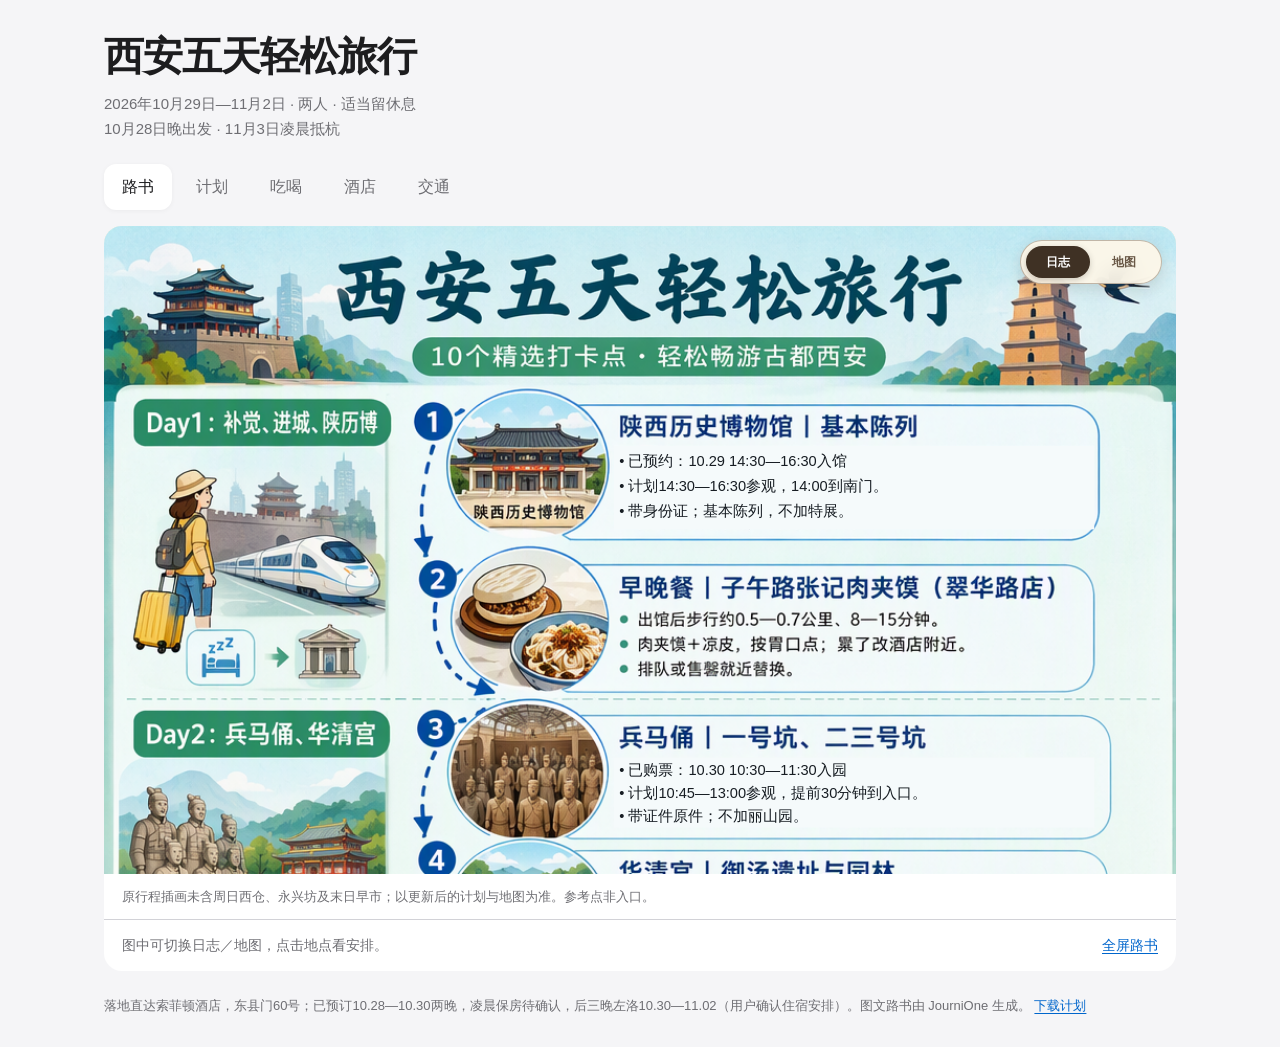
==== commit b67609ba: "Update Sunday to Xicang market and Yongxingfang with split routes" ====
--- a/xian-roadbook/index.html
+++ b/xian-roadbook/index.html
@@ -29,8 +29,8 @@
 <main>
 <section id="journal" role="tabpanel" aria-labelledby="tab-journal">
 <div class="viewer">
-<iframe id="roadbook-frame" src="roadbook.html?v=zuoluo-20261029" title="西安交互路书与地图"></iframe>
-<p style="margin:0;padding:12px 18px;color:var(--muted);font-size:13px">原行程插画未含新增早市；11.02早市请看地图及计划。市场参考点非摊位入口。</p><div class="viewer-tools"><span>图中可切换日志／地图，点击地点看安排。</span><a href="roadbook.html" target="_blank" rel="noopener">全屏路书</a></div>
+<iframe id="roadbook-frame" src="roadbook.html?v=sunday-20261030" title="西安交互路书与地图"></iframe>
+<p style="margin:0;padding:12px 18px;color:var(--muted);font-size:13px">原行程插画未含周日西仓、永兴坊及末日早市；以更新后的计划与地图为准。参考点非入口。</p><div class="viewer-tools"><span>图中可切换日志／地图，点击地点看安排。</span><a href="roadbook.html" target="_blank" rel="noopener">全屏路书</a></div>
 </div>
 </section>
 <section id="plan" role="tabpanel" aria-labelledby="tab-plan" hidden><article><h2>往返航班</h2>
@@ -87,8 +87,8 @@
 </tr>
 <tr>
 <td>11.01 周日</td>
-<td>休息；西博或钟鼓楼回坊择一备选</td>
-<td>午休；16:00书院门备选</td>
+<td>西仓传统集市、洒金桥午饭</td>
+<td>午休；永兴坊短逛</td>
 <td>先晚饭，18:45—19:45永宁门登城（建议）</td>
 </tr>
 <tr>
@@ -283,8 +283,8 @@
 <td>先走到允许上车处；回酒店暂留1小时，出发前按实时路况复核。当天只排芙蓉园＋不夜城。</td>
 </tr>
 </tbody></table>
-<h3 id="plan-day-4">11.01｜白天休息、夜登永宁门</h3>
-<p>上午备选择一，下午午休；书院门傍晚备选，晚饭后18:45登城墙。</p>
+<h3 id="plan-day-4">11.01｜西仓赶集、永兴坊、夜登永宁门</h3>
+<p>上午西仓与洒金桥午饭，13:00—15:00午休；下午永兴坊短逛，累了取消，17:15晚饭、18:45登城。</p>
 <table>
 <thead>
 <tr>
@@ -294,39 +294,39 @@
 </tr>
 </thead>
 <tbody><tr>
-<td>09:00—10:00</td>
+<td>08:00—08:45</td>
 <td>酒店附近早餐</td>
-<td>早餐就近吃。</td>
-</tr>
-<tr>
-<td>10:00—12:00</td>
-<td>休息／上午备选择一</td>
-<td>备选，不与其他上午或傍晚备选叠加。默认休息。西安博物院＋小雁塔（10.27 18:00约11.01上午）与钟鼓楼＋回坊午饭二选一，亦可都不去；不与傍晚书院门全叠加。钟鼓楼只看外观。</td>
-</tr>
-<tr>
-<td>12:00—13:00</td>
-<td>住宿区午餐</td>
-<td>上午若选回坊，可把马宾生熟双拼小炒作为午饭；未选回坊则就近吃。</td>
+<td>左洛附近快吃；08:45离店，先留45分钟候车与交通，09:30到西仓为规划目标，非实测。</td>
+</tr>
+<tr>
+<td>09:30—10:30</td>
+<td>西仓传统集市</td>
+<td>逛西仓南巷及周边街巷，花鸟、旧书旧物为主；周四、周日上午集市。只逛一段，拥挤就缩短；不把文创公园当成传统集市入口。</td>
+</tr>
+<tr>
+<td>11:00—12:00</td>
+<td>洒金桥附近午餐</td>
+<td>选一家主餐，不串店，具体门店现场选择；10:30后步行与找店先留30分钟，12:00后返左洛，交通先留1小时。</td>
 </tr>
 <tr>
 <td>13:00—15:00</td>
 <td>酒店午休</td>
-<td>午休后仍可继续休息。</td>
-</tr>
-<tr>
-<td>16:00—16:45</td>
-<td>书院门备选</td>
-<td>备选，不与其他上午或傍晚备选叠加。酒店→书院门交通另计，必要时提前离店；仅有体力且商户仍营业时短逛；当天已选上午备选可直接取消，不作为主路线必到点。</td>
-</tr>
-<tr>
-<td>16:45—17:15</td>
+<td>回左洛保留两小时午休；疲劳则取消下午永兴坊。</td>
+</tr>
+<tr>
+<td>15:30—16:15</td>
+<td>永兴坊短逛</td>
+<td>15:00后从左洛出发，步行先留30分钟，非实测；逛街巷、城墙外观，小吃选一两样小份。累了直接休息，不另加书院门，不等固定演出。</td>
+</tr>
+<tr>
+<td>16:15—17:15</td>
 <td>前往爱骅总店</td>
-<td>从左洛酒店出发，按实时导航复核，16:45离店暂定；若从书院门出发，步行估0.9—1.3公里、20—30分钟。</td>
+<td>永兴坊出发，打车或按实时导航选公交／步行；含坐休、候车先留1小时，距离待核。取消永兴坊时从左洛直接去，出发前复核时间。</td>
 </tr>
 <tr>
 <td>17:15—18:00</td>
 <td>晚餐｜爱骅裤带面馆（总店）</td>
-<td>端履门城市之心1层6号；小份油泼或三合一面。若改春发生等西侧店，取消爱骅与书院门。</td>
+<td>端履门城市之心1层6号；小份油泼或三合一面，保留晚饭胃口。</td>
 </tr>
 <tr>
 <td>18:00—18:45</td>
@@ -341,9 +341,10 @@
 <tr>
 <td>19:45—20:30</td>
 <td>回酒店、整理行李</td>
-<td>同门下墙后打车回酒店，先留45分钟，出发前看实时路况复核；准备翌日返程。</td>
-</tr>
-</tbody></table>
+<td>同门下墙后打车回左洛，先留45分钟，出发前看实时路况复核；准备翌日返程。</td>
+</tr>
+</tbody></table>
+<p>西安博物院、小雁塔已于10.29去过，不再安排。广仁寺、兴庆宫仅作替换参考，不叠加本日路线。</p>
 <h3 id="plan-day-5">11.02｜东仓门早市、晚班机返程</h3>
 <p>JD5301 21:55从西安T3起飞，11.03 00:15抵达杭州T3；早市后回酒店休息、退房，建议19:00前到机场。</p>
 <table>
@@ -448,24 +449,32 @@
 <li><strong>省力提醒</strong>：保留登城、拍照和下墙时间，不租车环城；普通登城票不含梦长安。雨大、风大或夜间不开放就取消登城。</li>
 </ul>
 <p>来源：<a target="_blank" rel="noopener noreferrer" href="https://qjxq.xa.gov.cn/zmhd/hygq/1808411269676466178.html">曲江新区永宁门亮化说明</a>。</p>
-<h3>西安博物院与小雁塔（备选）</h3>
-<p><strong>安排：11.01 10:00—12:00，可选。</strong></p>
-<ul>
-<li><strong>推荐理由</strong>：博物馆、唐代小雁塔和荐福寺古建放在一起，适合同时看城市历史与园林古塔。</li>
-<li><strong>怎么玩</strong>：建议馆内基本陈列约60分钟→小雁塔外观、园林约30分钟，入园与走动留30分钟；以已预约入口和开放展厅为准。</li>
-<li><strong>省力提醒</strong>：不登塔；与钟鼓楼回坊上午线二选一，亦可都不去。</li>
-</ul>
-<p>来源：<a target="_blank" rel="noopener noreferrer" href="https://www.xabwy.com/show.html?id=46">西博小雁塔概述</a> · <a target="_blank" rel="noopener noreferrer" href="https://www.xabwy.com/showtwo.html?id=485&num=3&type=37">古都西安基本陈列</a>。</p>
+<h3>西仓传统集市</h3>
+<p><strong>安排：11.01 09:30—10:30。预约日：无需门票预约；出发前确认是否正常出摊。</strong></p>
+<ul>
+<li><strong>推荐理由</strong>：花鸟、旧书旧物与老街生活，周日上午正好赶集；与11.02东仓门早餐早市不同。</li>
+<li><strong>怎么玩</strong>：从西仓南巷周边街巷选一段慢逛，10:30后去洒金桥附近午饭；不钻完整片巷子。</li>
+<li><strong>省力提醒</strong>：传统集市与文创公园分开；周四、周日上午的街巷摊位以现场为准。拥挤就缩短，拍摊位前征得摊主同意。</li>
+</ul>
+<p>来源：<a target="_blank" rel="noopener noreferrer" href="https://www.xiaohongshu.com/explore/6ada00cf000000002c017701">小红书逛档子体验</a> · <a target="_blank" rel="noopener noreferrer" href="https://qidian.sxtvs.com/timing/share/content/10645987">陕西广电起点新闻</a>。</p>
+<h3>永兴坊</h3>
+<p><strong>安排：11.01 15:30—16:15。预约日：街区短逛不预订演出，商户消费另计。</strong></p>
+<ul>
+<li><strong>推荐理由</strong>：左洛酒店在永兴坊后门一带，方便午休后短逛，看看陕西小吃与街区风貌。</li>
+<li><strong>怎么玩</strong>：街巷和中山门附近外观选一小段；小吃一两样小份共享，保留17:15爱骅晚饭。</li>
+<li><strong>省力提醒</strong>：累了取消；不另加书院门，不等待固定表演，不从中山门登城，夜游仍从永宁门进入。</li>
+</ul>
+<p>来源：<a target="_blank" rel="noopener noreferrer" href="https://www.xiaohongshu.com/explore/6a72f7bf0000000027021938">小红书永兴坊逛吃体验</a>。</p>
 <h3>钟鼓楼与回坊（备选）</h3>
-<p><strong>安排：11.01上午替代西博，午饭仍留在回坊。</strong></p>
+<p><strong>替换参考：本次11.01上午安排西仓，不叠加钟鼓楼。</strong></p>
 <ul>
 <li><strong>推荐理由</strong>：用一条短线看钟鼓楼外观，再进入回坊街巷吃午饭，适合更想体验老城与小吃的那一天。</li>
 <li><strong>怎么玩</strong>：钟楼外观→鼓楼外观→回坊选一段街巷→一家主食店；两楼拍照约30分钟，其余时间慢走，不串多家排队店。</li>
-<li><strong>省力提醒</strong>：官方公告：钟楼10.11—11.15、鼓楼11.01—11.30楼内展厅改造，观景平台开放。本计划只看外观；不叠加西博或傍晚书院门。</li>
+<li><strong>省力提醒</strong>：官方公告：钟楼10.11—11.15、鼓楼11.01—11.30楼内展厅改造，观景平台开放。本计划只看外观；不叠加本次西仓上午线。</li>
 </ul>
 <p>来源：<a target="_blank" rel="noopener noreferrer" href="https://wwj.xa.gov.cn/xwzx/tzgg/2105187558014095361.html">钟鼓楼博物馆施工公告</a>。</p>
 <h3>书院门（备选）</h3>
-<p><strong>安排：11.01 16:00—16:45，有体力且商户营业时再去。</strong></p>
+<p><strong>替换参考：本次11.01下午安排永兴坊，不另加书院门。</strong></p>
 <ul>
 <li><strong>推荐理由</strong>：以关中书院周边的文化街氛围为看点，离南门近，适合小段闲逛。</li>
 <li><strong>怎么玩</strong>：从牌坊进入，看沿街门面和关中书院外观，约30分钟折返，余下15分钟留给停留和离开。</li>
@@ -524,10 +533,16 @@
 <td>买10.31当日可用景区票，西门御苑门进出；不另排演出。<a target="_blank" rel="noopener noreferrer" href="https://www.tangparadise.cn/ticket.html">购票须知</a> <a target="_blank" rel="noopener noreferrer" href="https://www.tangparadise.cn/guide.html">入口</a></td>
 </tr>
 <tr>
-<td>西安博物院＋小雁塔·可选</td>
-<td><strong>10.27 周二 18:00 放票</strong></td>
-<td><strong>11.01 周日上午</strong></td>
-<td>与钟鼓楼回坊上午线择一，园林不含登塔。<a target="_blank" rel="noopener noreferrer" href="https://www.xabwy.com/showtwo.html?id=1373">官方公告</a></td>
+<td>西仓传统集市</td>
+<td>无需门票预约；出发前确认出摊</td>
+<td><strong>11.01 周日 09:30—10:30</strong></td>
+<td>周四、周日上午传统街巷集市，非文创公园开放时刻。</td>
+</tr>
+<tr>
+<td>永兴坊</td>
+<td>不预订演出；商户消费另计</td>
+<td><strong>11.01 周日 15:30—16:15</strong></td>
+<td>仅街区短逛，累了取消。</td>
 </tr>
 <tr>
 <td>永宁门城墙</td>
@@ -548,7 +563,7 @@
 <li><strong>10.29晚点／疲劳</strong>：优先补觉、取消餐饮绕行；陕博已约14:30—16:30入馆；无法赶上时按官方规则处理。</li>
 <li><strong>10.30体力不足／返程晚</strong>：午餐坐休，华清宫只看重点、缩短停留；不加骊山或演出，回城后就近吃饭休息。</li>
 <li><strong>10.31下雨／拥挤</strong>：缩短芙蓉园短线或取消不夜城，改大悦城用餐后回酒店；不默认挪到11.01。</li>
-<li><strong>11.01雨大／风大／夜间不开放</strong>：取消登城，视天气在城外短走或回酒店；书院门可取消，上午备选仍择一。</li>
+<li><strong>11.01雨大／风大／夜间不开放</strong>：取消登城，视天气在城外短走或回酒店；西仓和永兴坊遇雨或疲劳也可取消，不补排其他景点。</li>
 <li><strong>11.02早市取消</strong>：睡眠不足、下雨或不能07:15出门则取消，改酒店附近早餐；不顺延返店、退房。睡醒再就近吃，不挤占15:30取行李和赴机场时间。</li>
 <li><strong>餐馆排队／停业</strong>：就近替换，每餐一家主食店；原探店与酒店资料保留各自核验日期，出发前再确认。</li>
 </ul>
@@ -866,7 +881,7 @@
 <td>肉夹馍 · 秦豫肉夹馍（东木头市店）</td>
 <td>腊汁肉夹馍</td>
 <td><strong>东木头市 19 号</strong></td>
-<td>11.01 早午餐，替换小雁塔；偏早午市，先查营业、售罄。 <a target="_blank" rel="noopener noreferrer" href="https://m.map.360.cn/?pid=9b5b665881f82723&src=pc_shenbian">地图定位</a> <a target="_blank" rel="noopener noreferrer" href="https://m.cityhui.com/shop/21279.html">营业参考</a></td>
+<td>其他日顺路备选，不纳入11.01西仓路线；偏早午市，先查营业、售罄。 <a target="_blank" rel="noopener noreferrer" href="https://m.map.360.cn/?pid=9b5b665881f82723&src=pc_shenbian">地图定位</a> <a target="_blank" rel="noopener noreferrer" href="https://m.cityhui.com/shop/21279.html">营业参考</a></td>
 </tr>
 <tr>
 <td>凉皮 · 子午路张记肉夹馍（翠华路店）</td>
@@ -1218,7 +1233,7 @@
 <td>走到允许上车处再打车，暂留1小时；出发前看实时路况复核。</td>
 </tr>
 </tbody></table>
-<h3>第四天 永宁门夜游与备选</h3>
+<h3>第四天 西仓、永兴坊与永宁门</h3>
 <table>
 <thead>
 <tr>
@@ -1228,29 +1243,29 @@
 </tr>
 </thead>
 <tbody><tr>
-<td>左洛→西安博物院（可选）</td>
+<td>左洛→西仓传统集市</td>
 <td>距离待实时导航核验</td>
-<td>暂留45分钟，按预约西门／北门导航，返程也先留45分钟；与回坊上午线择一。</td>
-</tr>
-<tr>
-<td>左洛→钟楼→鼓楼→马宾（上午备选）</td>
-<td>酒店→钟楼待核；两楼约0.4—0.6公里，鼓楼→马宾约1—1.3公里</td>
-<td>酒店端先查导航，钟鼓楼只看外观；回坊午饭后回酒店，不叠加西博。</td>
-</tr>
-<tr>
-<td>左洛→书院门（备选）</td>
+<td>08:45出发，候车交通先留45分钟；打车至允许停车处，再步行进西仓南巷周边街巷。不是固定入口或实测车程。</td>
+</tr>
+<tr>
+<td>西仓→洒金桥附近午餐</td>
+<td>按所选餐馆导航，距离待核</td>
+<td>10:30后步行、找店先留30分钟；只选一家午饭，不串店。</td>
+</tr>
+<tr>
+<td>午餐区→左洛</td>
 <td>距离待实时导航核验</td>
-<td>16:00—16:45仅为短逛窗口，离店交通另计，出发前按实时导航安排；累了取消。</td>
-</tr>
-<tr>
-<td>左洛→爱骅总店</td>
+<td>12:00后返店先留1小时；13:00—15:00午休。</td>
+</tr>
+<tr>
+<td>左洛→永兴坊</td>
+<td>步行距离待核</td>
+<td>15:00后出发先留30分钟；15:30—16:15短逛。酒店在永兴坊后门一带，入口和实际步行按导航核对。</td>
+</tr>
+<tr>
+<td>永兴坊→爱骅总店</td>
 <td>距离待实时导航核验</td>
-<td>17:15晚饭，直接从酒店出发的时间待复算；不套用永宁门步行距离。</td>
-</tr>
-<tr>
-<td>书院门→爱骅总店（备选衔接）</td>
-<td>步行约0.9—1.3公里</td>
-<td>20—30分钟。</td>
+<td>16:15后打车或按导航选择公交／步行，含坐休候车留1小时；17:15晚饭。取消永兴坊则从左洛直接去。</td>
 </tr>
 <tr>
 <td>爱骅总店→永宁门登城口</td>
@@ -1263,11 +1278,12 @@
 <td>18:45—19:45为建议窗口，走20—25分钟折返；不走整圈。</td>
 </tr>
 <tr>
-<td>永宁门→酒店</td>
+<td>永宁门→左洛</td>
 <td>距离待实时导航核验</td>
-<td>打车回酒店先留45分钟，出发前看实时路况复核；不默认步行可达。</td>
-</tr>
-</tbody></table>
+<td>打车先留45分钟，按当晚路况复核。</td>
+</tr>
+</tbody></table>
+<p>上午往返与午休后行程分开显示；地图参考点与虚线不代表真实道路或测距。</p>
 <h3>第五天 早市往返与晚班机</h3>
 <table>
 <thead>
@@ -1312,7 +1328,11 @@
 单点：<a target="_blank" rel="noopener noreferrer" href="https://www.google.com/maps/search/?api=1&query=34.2123098,108.9747383">大唐芙蓉园｜西门进出短线</a> · <a target="_blank" rel="noopener noreferrer" href="https://www.google.com/maps/search/?api=1&query=34.2174393,108.9594954">大雁塔南广场｜塔外观</a> · <a target="_blank" rel="noopener noreferrer" href="https://www.google.com/maps/search/?api=1&query=34.2120614,108.959442">大唐不夜城北段</a>
 坐标待核，未纳入逐日导航：晚餐｜惠记粉汤羊血（大悦城店）。</p>
 </li>
-<li><p><a target="_blank" rel="noopener noreferrer" href="https://www.google.com/maps/dir/34.2581002,108.9490496/34.2520963,108.9423687">11月1日｜白天休息、夜登永宁门</a>
+<li><p><a target="_blank" rel="noopener noreferrer" href="https://www.openstreetmap.org/way/59868465">11月1日上午｜西仓街巷参考点</a>
+午饭在洒金桥附近选一家，返左洛午休；上午不连下午。</p>
+</li>
+<li><p><a target="_blank" rel="noopener noreferrer" href="https://www.google.com/maps/dir/34.2664678,108.9654290/34.2581002,108.9490496/34.2520963,108.9423687">11月1日下午｜永兴坊、爱骅、永宁门</a>
+永兴坊为街区参考点，非固定入口。新点来源：© OpenStreetMap contributors。
 单点：<a target="_blank" rel="noopener noreferrer" href="https://www.google.com/maps/search/?api=1&query=34.2581002,108.9490496">晚餐｜爱骅裤带面馆（总店）</a> · <a target="_blank" rel="noopener noreferrer" href="https://www.google.com/maps/search/?api=1&query=34.2520963,108.9423687">永宁门城墙夜游</a></p>
 </li>
 <li><p><a target="_blank" rel="noopener noreferrer" href="https://www.google.com/maps/search/?api=1&query=34.4436933,108.7641715">11月2日｜晚班机返程</a>
@@ -1323,7 +1343,7 @@
 </main>
 <footer>落地直达索菲顿酒店，东县门60号；已预订10.28—10.30两晚，凌晨保房待确认，后三晚左洛10.30—11.02（用户确认住宿安排）。图文路书由 JourniOne 生成。 <a href="西安旅行计划.md" download>下载计划</a></footer>
 <dialog id="point-detail" aria-labelledby="detail-title"><div class="dialog-top"><h2 id="detail-title"></h2><button class="close" type="button" aria-label="关闭地点详情">×</button></div><p class="detail-time" id="detail-time"></p><p id="detail-description"></p><p id="detail-address"></p><a id="detail-map" target="_blank" rel="noopener noreferrer">地图导航</a></dialog>
-<script id="trip-data" type="application/json">[{"id":"day-1-airport","title":"GS7638抵达西安T3","description":"10.28 21:50杭州萧山T3起飞，10.29 00:20抵达西安咸阳T3；取行李先留30分钟，出站慢则顺延接车。","location":{"name":"西安咸阳国际机场","address":"西安咸阳国际机场 T3 航站楼（坐标仍为机场整体锚点）","lng":108.7641715,"lat":34.4436933,"coordinate_system":"WGS84","source_url":"https://www.amap.com/place/B038E02IJ0","coordinate_scope":"机场整体锚点；非航站楼或接机点"},"date":"2026-10-29","schedule":{"timingType":"fixed_range","source":"mixed_user_ticket_and_planning_estimate","startLocal":"00:20","endLocal":"00:50","durationMinutes":30}},{"id":"day-1-city-hotel","title":"接车进城、市区酒店入住","description":"索菲顿酒店（西安钟鼓楼店），西安市东县门60号（TourMind地址资料，10.25复核）。网约车或正规出租车直接到店；车程先留60—90分钟，候车、入住另计，02:30为规划值。已预订10.28—10.30两晚（用户确认）；后三晚改住左洛，提前确认凌晨入住、晚点保房；接送及费用待确认。","location":null,"date":"2026-10-29","schedule":{"timingType":"flexible","source":"planning_estimate","startLocal":"00:50","endLocal":"02:30","durationMinutes":100}},{"id":"day-1-sleep","title":"补觉、洗漱","description":"保留约8小时；晚点就顺延起床，减少上午活动，不为吃饭绕路。陕博按成功预约场次处理。","location":null,"date":"2026-10-29","schedule":{"timingType":"flexible","source":"planning_estimate","startLocal":"02:30","endLocal":"10:30","durationMinutes":480}},{"id":"day-1-brunch","title":"酒店附近早午餐","description":"就近选一家，不排早市、不退房。","location":null,"date":"2026-10-29","schedule":{"timingType":"flexible","source":"planning_estimate","startLocal":"10:30","endLocal":"11:30","durationMinutes":60}},{"id":"day-1-morning-rest","title":"酒店休息","description":"已在市区，不再安排进城或换店。","location":null,"date":"2026-10-29","schedule":{"timingType":"flexible","source":"planning_estimate","startLocal":"11:30","endLocal":"12:15","durationMinutes":45}},{"id":"day-1-light-lunch","title":"轻午餐、出门准备","description":"早午餐吃饱可不加餐，带身份证和饮水。","location":null,"date":"2026-10-29","schedule":{"timingType":"flexible","source":"planning_estimate","startLocal":"12:15","endLocal":"13:15","durationMinutes":60}},{"id":"day-1-history-transfer","title":"前往陕历博、排队","description":"暂按13:15离店，目标14:00到本馆南门，14:30入馆；出发前按实时路况复核交通时间。","location":null,"date":"2026-10-29","schedule":{"timingType":"flexible","source":"planning_estimate","startLocal":"13:15","endLocal":"14:30","durationMinutes":75}},{"id":"day-1-history","title":"陕西历史博物馆｜基本陈列","description":"已预约（10.24用户确认）：10.29 14:30—16:30入馆。计划14:30—16:30参观基本陈列，16:30为建议结束时间；带身份证，目标14:00到本馆南门。","location":{"name":"陕西历史博物馆本馆","address":"小寨东路91号；地图锚点为南门","lng":108.9506632,"lat":34.2250404,"coordinate_system":"WGS84","source_url":"https://www.amap.com/place/B0FFFVOCLC","coordinate_scope":"本馆南门入口锚点"},"date":"2026-10-29","schedule":{"timingType":"flexible","source":"planning_estimate","startLocal":"14:30","endLocal":"16:30","durationMinutes":120}},{"id":"day-1-zhang","title":"早晚餐｜子午路张记肉夹馍（翠华路店）","description":"出馆后步行约0.5—0.7公里、8—15分钟。肉夹馍＋凉皮，按胃口点；累了改酒店附近。排队或售罄就近替换。","location":{"name":"子午路张记肉夹馍（翠华路店）","address":"翠华路挚友大厦一层；高德翠花南路229号，部分资料227号","lng":108.952061,"lat":34.2219736,"coordinate_system":"WGS84","source_url":"https://www.amap.com/place/B001D07BBR","coordinate_scope":"地点锚点"},"date":"2026-10-29","schedule":{"timingType":"flexible","source":"planning_estimate","startLocal":"16:45","endLocal":"17:30","durationMinutes":45}},{"id":"day-1-hotel-return","title":"回酒店休息","description":"已于凌晨入住，无需再次办理。回程先留45分钟，出发前看实时路况复核；饿了再就近补餐。","location":null,"date":"2026-10-29","schedule":{"timingType":"flexible","source":"planning_estimate","startLocal":"17:30","endLocal":"18:15","durationMinutes":45}},{"id":"day-1-rest","title":"酒店休息","description":"已在市区，不再安排进城或换店。","location":null,"date":"2026-10-29","schedule":{"timingType":"flexible","source":"planning_estimate","startLocal":"18:15","endLocal":"21:00","durationMinutes":165}},{"id":"day-2-breakfast","title":"索菲顿附近早餐、准备退房","description":"索菲顿附近快吃；07:30—08:15早餐，08:15—08:45预留退房、寄存与候车。先确认可寄存至晚间；不能寄存则提前安排正规寄存，重新核对离店时间。","location":null,"date":"2026-10-30","schedule":{"timingType":"flexible","source":"planning_estimate","startLocal":"07:30","endLocal":"08:15","durationMinutes":45}},{"id":"day-2-transfer","title":"前往兵马俑、核验","description":"08:15—08:45预留索菲顿退房、寄存及候车；先确认可寄存至晚间。网约车08:45离店暂定，目标10:15到兵马俑，另留30—45分钟步行检票；路况变化则提前。","location":null,"date":"2026-10-30","schedule":{"timingType":"flexible","source":"planning_estimate","startLocal":"08:45","endLocal":"10:45","durationMinutes":120}},{"id":"day-2-warriors","title":"兵马俑｜一号坑、二三号坑","description":"门票已购买（10.23用户确认）；10.30 10:30—11:30为订单入园时段。计划10:45入园、13:00结束；按订单时段提前30分钟到入口，带证件原件。不加丽山园。","location":{"name":"秦始皇兵马俑博物馆","address":"临潼区秦陵北路，兵马俑博物馆入口","lng":109.2768802,"lat":34.3875728,"coordinate_system":"WGS84","source_url":"https://www.amap.com/place/B0FFGXMLTU","coordinate_scope":"地点锚点"},"date":"2026-10-30","schedule":{"timingType":"flexible","source":"planning_estimate","startLocal":"10:45","endLocal":"13:00","durationMinutes":135}},{"id":"day-2-lunch","title":"出口附近午餐、坐休","description":"选择正规明码标价面食店；保留坐休，不串店。","location":null,"date":"2026-10-30","schedule":{"timingType":"flexible","source":"planning_estimate","startLocal":"13:00","endLocal":"14:00","durationMinutes":60}},{"id":"day-2-huaqing-transfer","title":"前往华清宫","description":"公路先按约9—11公里估，网约车20—30分钟，含候车与检票留45分钟。导航华清宫开放检票口。","location":null,"date":"2026-10-30","schedule":{"timingType":"flexible","source":"planning_estimate","startLocal":"14:00","endLocal":"14:45","durationMinutes":45}},{"id":"day-2-huaqing","title":"华清宫｜御汤遗址与园林","description":"建议10.29购买10.30华清宫景区票（非放票日承诺），到访前核对截止检票及入口。御汤遗址、园林、五间厅为主；不爬骊山、不另加长恨歌或12·12演出。","location":{"name":"华清宫","address":"西安市临潼区华清路38号，按当天开放检票口导航","coordinate_status":"verified","source_url":"https://maps.google.com/?cid=5510990699832257755&g_mp=Cidnb29nbGUubWFwcy5wbGFjZXMudjEuUGxhY2VzLlNlYXJjaFRleHQQAhgEIAA","lng":109.21347650000001,"lat":34.3642298,"coordinate_system":"WGS84","coordinate_scope":"景区整体锚点，非检票口"},"date":"2026-10-30","schedule":{"timingType":"flexible","source":"planning_estimate","startLocal":"14:45","endLocal":"16:45","durationMinutes":120}},{"id":"day-2-return","title":"华清宫→索菲顿取件→左洛入住","description":"网约车回索菲顿取寄存行李，再去左洛入住；16:45—19:30为交通、取件和入住规划窗口，按路况复核，超时顺延晚饭，不压缩取件与入住。","location":null,"date":"2026-10-30","schedule":{"timingType":"flexible","source":"planning_estimate","startLocal":"16:45","endLocal":"19:30","durationMinutes":165}},{"id":"day-2-dinner","title":"左洛附近晚餐","description":"就近吃，不跨区觅食；下午无酒店午休，晚饭后休息。","location":null,"date":"2026-10-30","schedule":{"timingType":"flexible","source":"planning_estimate","startLocal":"19:30","endLocal":"20:15","durationMinutes":45}},{"id":"day-2-rest","title":"左洛休息","description":"30日步行和交通较多，不再安排夜游。 10.30晚起住左洛；酒店端距离、地铁接入与离店时刻按新酒店实时导航复核。","location":null,"date":"2026-10-30","schedule":{"timingType":"flexible","source":"planning_estimate","startLocal":"20:15","endLocal":"21:00","durationMinutes":45}},{"id":"day-3-morning","title":"睡醒早餐、自由休息","description":"酒店附近活动；不补排其他大景点。 10.30晚起住左洛；酒店端距离、地铁接入与离店时刻按新酒店实时导航复核。","location":null,"date":"2026-10-31","schedule":{"timingType":"flexible","source":"planning_estimate","startLocal":"09:00","endLocal":"12:00","durationMinutes":180}},{"id":"day-3-lunch","title":"住宿区午餐","description":"就近用餐，酒店附近就近选店。","location":null,"date":"2026-10-31","schedule":{"timingType":"flexible","source":"planning_estimate","startLocal":"12:00","endLocal":"13:00","durationMinutes":60}},{"id":"day-3-nap","title":"午休","description":"保留一小时休息；按体力延长并缩短园内路线。 10.30晚起住左洛；酒店端距离、地铁接入与离店时刻按新酒店实时导航复核。","location":null,"date":"2026-10-31","schedule":{"timingType":"flexible","source":"planning_estimate","startLocal":"13:00","endLocal":"14:00","durationMinutes":60}},{"id":"day-3-furong-transfer","title":"前往大唐芙蓉园西门、检票","description":"首选网约车，暂留1小时含候车、检票；出发前按实时导航复核出发时间与地铁接入。西门为御苑门。","location":null,"date":"2026-10-31","schedule":{"timingType":"flexible","source":"planning_estimate","startLocal":"14:00","endLocal":"15:00","durationMinutes":60}},{"id":"day-3-furong","title":"大唐芙蓉园｜西门进出短线","description":"建议10.30购买10.31景区票，按当日票种和开放公告入园；西门御苑门→紫云楼周边→芙蓉湖局部→西门，不绕全湖，不另排演出。官方地址芙蓉西路99号；坐标仅景区锚点，按西门导航。","location":{"name":"大唐芙蓉园","address":"西安市雁塔区芙蓉西路99号，西门御苑门","coordinate_status":"verified","source_url":"https://maps.google.com/?cid=1313955705638594756&g_mp=Cidnb29nbGUubWFwcy5wbGFjZXMudjEuUGxhY2VzLlNlYXJjaFRleHQQAhgEIAA","lng":108.9747383,"lat":34.2123098,"coordinate_system":"WGS84","coordinate_scope":"景区整体锚点，非检票口"},"date":"2026-10-31","schedule":{"timingType":"flexible","source":"planning_estimate","startLocal":"15:00","endLocal":"17:15","durationMinutes":135}},{"id":"day-3-dinner-transfer","title":"前往大悦城","description":"从芙蓉园西门到大悦城，步行估1.2—1.8公里、25—35分钟，找B1店铺另留10分钟；累了短程打车。","location":null,"date":"2026-10-31","schedule":{"timingType":"flexible","source":"planning_estimate","startLocal":"17:15","endLocal":"18:00","durationMinutes":45}},{"id":"day-3-huiji","title":"晚餐｜惠记粉汤羊血（大悦城店）","description":"慈恩西路69号，大悦城B1-95；小碗粉汤羊血，干饼按胃口加。排队久就商场内替换，不加串店。","location":{"name":"惠记粉汤羊血（西安大悦城店）","address":"慈恩西路69号，西安大悦城B1-95","coordinate_status":"needs_verification","source_url":"https://www.amap.com/place/B0FFIS0P13"},"date":"2026-10-31","schedule":{"timingType":"flexible","source":"planning_estimate","startLocal":"18:00","endLocal":"18:45","durationMinutes":45}},{"id":"day-3-square","title":"大雁塔南广场｜塔外观","description":"大悦城步行约0.3—0.5公里、5—10分钟；不登塔。","location":{"name":"大雁塔南广场","address":"雁塔区大雁塔南侧广场","lng":108.9594954,"lat":34.2174393,"coordinate_system":"WGS84","source_url":"https://www.amap.com/place/B001D12PCJ","coordinate_scope":"地点锚点"},"date":"2026-10-31","schedule":{"timingType":"flexible","source":"planning_estimate","startLocal":"18:55","endLocal":"19:10","durationMinutes":15}},{"id":"day-3-night","title":"大唐不夜城北段","description":"从南广场进入北段，短逛后折返；不追全街演出，周末人多时缩短。","location":{"name":"大唐不夜城·贞观之治雕像群","address":"大唐不夜城北段","lng":108.959442,"lat":34.2120614,"coordinate_system":"WGS84","source_url":"https://www.amap.com/place/B0FFLQE8IX","coordinate_scope":"北段雕像群锚点；不是全街区范围"},"date":"2026-10-31","schedule":{"timingType":"flexible","source":"planning_estimate","startLocal":"19:10","endLocal":"20:00","durationMinutes":50}},{"id":"day-3-return","title":"返回酒店","description":"先走到允许上车处；回酒店暂留1小时，出发前按实时路况复核。当天只排芙蓉园＋不夜城。","location":null,"date":"2026-10-31","schedule":{"timingType":"flexible","source":"planning_estimate","startLocal":"20:00","endLocal":"21:00","durationMinutes":60}},{"id":"day-4-breakfast","title":"酒店附近早餐","description":"早餐就近吃。","location":null,"date":"2026-11-01","schedule":{"timingType":"flexible","source":"planning_estimate","startLocal":"09:00","endLocal":"10:00","durationMinutes":60}},{"id":"day-4-morning","title":"休息／上午备选择一","description":"备选，不与其他上午或傍晚备选叠加。默认休息。西安博物院＋小雁塔（10.27 18:00约11.01上午）与钟鼓楼＋回坊午饭二选一，亦可都不去；不与傍晚书院门全叠加。钟鼓楼只看外观。","location":null,"date":"2026-11-01","schedule":{"timingType":"flexible","source":"planning_estimate","startLocal":"10:00","endLocal":"12:00","durationMinutes":120}},{"id":"day-4-lunch","title":"住宿区午餐","description":"上午若选回坊，可把马宾生熟双拼小炒作为午饭；未选回坊则就近吃。","location":null,"date":"2026-11-01","schedule":{"timingType":"flexible","source":"planning_estimate","startLocal":"12:00","endLocal":"13:00","durationMinutes":60}},{"id":"day-4-nap","title":"酒店午休","description":"午休后仍可继续休息。 10.30晚起住左洛；酒店端距离、地铁接入与离店时刻按新酒店实时导航复核。","location":null,"date":"2026-11-01","schedule":{"timingType":"flexible","source":"planning_estimate","startLocal":"13:00","endLocal":"15:00","durationMinutes":120}},{"id":"day-4-shuyuan","title":"书院门备选","description":"备选，不与其他上午或傍晚备选叠加。酒店→书院门交通另计，必要时提前离店；仅有体力且商户仍营业时短逛；当天已选上午备选可直接取消，不作为主路线必到点。","location":null,"date":"2026-11-01","schedule":{"timingType":"flexible","source":"planning_estimate","startLocal":"16:00","endLocal":"16:45","durationMinutes":45}},{"id":"day-4-dinner-transfer","title":"前往爱骅总店","description":"从左洛酒店出发，按实时导航复核，16:45离店暂定；若从书院门出发，步行估0.9—1.3公里、20—30分钟。","location":null,"date":"2026-11-01","schedule":{"timingType":"flexible","source":"planning_estimate","startLocal":"16:45","endLocal":"17:15","durationMinutes":30}},{"id":"day-4-aihua","title":"晚餐｜爱骅裤带面馆（总店）","description":"端履门城市之心1层6号；小份油泼或三合一面。若改春发生等西侧店，取消爱骅与书院门。","location":{"name":"爱骅裤带面馆（总店）","address":"端履门城市之心1层6号","lng":108.9490496,"lat":34.2581002,"coordinate_system":"WGS84","source_url":"https://www.amap.com/place/B0KG57GAJV","coordinate_scope":"地点锚点"},"date":"2026-11-01","schedule":{"timingType":"flexible","source":"planning_estimate","startLocal":"17:15","endLocal":"18:00","durationMinutes":45}},{"id":"day-4-wall-transfer","title":"前往永宁门、购票检票","description":"从爱骅步行估1.3—1.8公里、25—35分钟，走不动打车；提前线上购票，18:45仅建议入场，按当日夜间开放入口和票种执行，排队久顺延。","location":null,"date":"2026-11-01","schedule":{"timingType":"flexible","source":"planning_estimate","startLocal":"18:00","endLocal":"18:45","durationMinutes":45}},{"id":"day-4-wall","title":"永宁门城墙夜游","description":"建议11.01白天确认并购买11.01晚间可用的登城票，按当日开放检票口入场；走20—25分钟折返，同门下墙。普通登城票不代表含梦长安演出；大雨、大风取消。","location":{"name":"西安城墙·永宁门登城入口","address":"西安城墙南门永宁门","lng":108.9423687,"lat":34.2520963,"coordinate_system":"WGS84","source_url":"https://www.amap.com/place/B001D02131","coordinate_scope":"永宁门登城入口锚点"},"date":"2026-11-01","schedule":{"timingType":"flexible","source":"planning_estimate","startLocal":"18:45","endLocal":"19:45","durationMinutes":60}},{"id":"day-4-return","title":"回酒店、整理行李","description":"同门下墙后打车回酒店，先留45分钟，出发前看实时路况复核；准备翌日返程。 10.30晚起住左洛；酒店端距离、地铁接入与离店时刻按新酒店实时导航复核。","location":null,"date":"2026-11-01","schedule":{"timingType":"flexible","source":"planning_estimate","startLocal":"19:45","endLocal":"20:30","durationMinutes":45}},{"id":"day-5-morning-out","title":"前往东仓门早市","description":"从左洛酒店出发，单程先留30分钟；交通和公里数按新酒店实时核对，不带行李赶早市。睡眠不足、下雨或不能07:15出门则取消，改酒店附近早餐；不顺延返店、退房。","location":null,"date":"2026-11-02","schedule":{"timingType":"flexible","source":"planning_estimate","startLocal":"07:15","endLocal":"07:45","durationMinutes":30}},{"id":"day-5-morning-market","title":"东仓门早市｜早餐、短逛","description":"胡辣汤或油茶麻花二选一，配菜盒，小份甑糕共享；两人预算30—50元，非实时报价。睡眠不足、下雨或不能07:15出门则取消，改酒店附近早餐；不顺延返店、退房。 地图实体地址为东仓门26号，坐标仅市场参考点，非具体摊位入口。","location":{"name":"东仓门早市","address":"东仓门26号（百度地图实体地址，非具体摊位门牌）","lat":34.2538137,"lng":108.9565593,"coordinate_system":"WGS84","coordinate_scope":"早市位置参考点，非固定摊位或入口","source_url":"https://uri.amap.com/search?keyword=%E8%A5%BF%E5%AE%89%20%E4%B8%9C%E4%BB%93%E9%97%A8%E6%97%A9%E5%B8%82%20%E4%B8%9C%E4%BB%93%E9%97%A826%E5%8F%B7&city=%E8%A5%BF%E5%AE%89&view=map","coordinate_provenance":{"provider":"baidu_map","uid":"a6bba5b22b2accfc42d63e24","name":"东仓门早市","address":"东仓门26号","verified_at":"2026-10-27","original":{"x":12130356.79,"y":4039300.4,"system":"BD09MC"},"bd09ll":{"lng":108.96766340473499,"lat":34.258581561836166},"gcj02":{"lat":34.25225301295936,"lng":108.96125874532942},"method":"BD09MC band30 polynomial to BD09LL; analytic BD09LL to GCJ02; 10-iteration inverse GCJ02 to WGS84; approximate display anchor","projection_reference":"https://gist.github.com/chao-he/7747495","coordinate_docs":"https://lbsyun.baidu.com/skins/MySkin/resources/iframs/coordinate.html"}},"date":"2026-11-02","schedule":{"timingType":"flexible","source":"planning_estimate","startLocal":"07:45","endLocal":"08:35","durationMinutes":50}},{"id":"day-5-morning-back","title":"返回酒店","description":"回左洛酒店先留30分钟，09:05左右返店；不串第二个早市。","location":null,"date":"2026-11-02","schedule":{"timingType":"flexible","source":"planning_estimate","startLocal":"08:35","endLocal":"09:05","durationMinutes":30}},{"id":"day-5-checkout","title":"休息、整理行李、退房","description":"09:05—12:00休息、整理行李，按左洛订单规定退房，先确认可寄存至15:30；下午回左洛取件。","location":null,"date":"2026-11-02","schedule":{"timingType":"flexible","source":"planning_estimate","startLocal":"09:05","endLocal":"12:00","durationMinutes":175}},{"id":"day-5-late-flight","title":"住宿区午餐、休息或买伴手礼","description":"退房寄存后在住宿片区吃午饭、休息或买伴手礼，15:30回酒店取行李；不去远郊。","location":null,"date":"2026-11-02","schedule":{"timingType":"flexible","source":"planning_estimate","startLocal":"12:00","endLocal":"15:30","durationMinutes":210}},{"id":"day-5-airport-transfer","title":"取行李、前往机场 T3","description":"15:30—16:00取行李；16:30前乘地铁，或17:00前打车，建议19:00前到西安T3。酒店端距离、地铁接入待确认；14号线机场西站可衔接T3。网约车先留2小时含候车路况，均为规划值。","location":null,"date":"2026-11-02","schedule":{"timingType":"flexible","source":"planning_estimate","startLocal":"15:30","endLocal":"19:00","durationMinutes":210}},{"id":"day-5-airport","title":"西安咸阳国际机场返程","description":"首都航空 JD5301：11.02 21:55 西安咸阳 T3 起飞，11.03 00:15 抵达杭州萧山 T3（次日）。建议19:00前到西安T3办理值机、托运和安检，晚饭在机场解决。机场坐标仍为整体锚点。","location":{"name":"西安咸阳国际机场","address":"西安咸阳国际机场 T3 航站楼（坐标仍为机场整体锚点）","lng":108.7641715,"lat":34.4436933,"coordinate_system":"WGS84","source_url":"https://www.amap.com/place/B038E02IJ0","coordinate_scope":"机场整体锚点；非航站楼或安检口"},"date":"2026-11-02","schedule":{"timingType":"fixed_range","source":"mixed_user_ticket_and_planning_estimate","startLocal":"19:00","endLocal":"21:55","durationMinutes":175,"displayLabel":"19:00 前到 T3 · 21:55 起飞"}},{"id":"stay-sofidon-reference","title":"索菲顿酒店（西安钟鼓楼店）","description":"索菲顿，东县门60号；10.28—10.30前两晚已订。10.30早上退房寄存，晚间取件后去左洛。酒店参考点非入口。","date":"10.28—10.30","schedule":{"displayLabel":"10.28—10.30前两晚；30日晚取件后换店"},"location":{"address":"西安市东县门60号","source_url":"https://uri.amap.com/search?keyword=%E8%A5%BF%E5%AE%89%E5%B8%82%E4%B8%9C%E5%8E%BF%E9%97%A860%E5%8F%B7%20%E7%B4%A2%E8%8F%B2%E9%A1%BF%E9%85%92%E5%BA%97%EF%BC%88%E8%A5%BF%E5%AE%89%E9%92%9F%E9%BC%93%E6%A5%BC%E5%BA%97%EF%BC%89&city=%E8%A5%BF%E5%AE%89&view=map"},"map_reference":true},{"id":"stay-zuoluo-reference","title":"左洛精品酒店（西安钟鼓楼永兴坊店）","description":"后三晚10.30—11.02住左洛，用户确认住宿安排；地址西安市新城区东二路12号（永兴坊后门），用户10.29与订单核对一致。地图坐标待核，按地址导航。","date":"10.30—11.02","schedule":{"displayLabel":"后三晚住宿安排，用户10.29确认"},"location":{"address":"西安市新城区东二路12号（永兴坊后门）","source_url":"https://uri.amap.com/search?keyword=%E8%A5%BF%E5%AE%89%E5%B8%82%E6%96%B0%E5%9F%8E%E5%8C%BA%E4%B8%9C%E4%BA%8C%E8%B7%AF12%E5%8F%B7%EF%BC%88%E6%B0%B8%E5%85%B4%E5%9D%8A%E5%90%8E%E9%97%A8%EF%BC%89%20%E5%B7%A6%E6%B4%9B%E7%B2%BE%E5%93%81%E9%85%92%E5%BA%97%EF%BC%88%E8%A5%BF%E5%AE%89%E9%92%9F%E9%BC%93%E6%A5%BC%E6%B0%B8%E5%85%B4%E5%9D%8A%E5%BA%97%EF%BC%89&city=%E8%A5%BF%E5%AE%89&view=map"},"map_reference":true}]</script>
+<script id="trip-data" type="application/json">[{"id":"day-1-airport","title":"GS7638抵达西安T3","description":"10.28 21:50杭州萧山T3起飞，10.29 00:20抵达西安咸阳T3；取行李先留30分钟，出站慢则顺延接车。","location":{"name":"西安咸阳国际机场","address":"西安咸阳国际机场 T3 航站楼（坐标仍为机场整体锚点）","lng":108.7641715,"lat":34.4436933,"coordinate_system":"WGS84","source_url":"https://www.amap.com/place/B038E02IJ0","coordinate_scope":"机场整体锚点；非航站楼或接机点"},"date":"2026-10-29","schedule":{"timingType":"fixed_range","source":"mixed_user_ticket_and_planning_estimate","startLocal":"00:20","endLocal":"00:50","durationMinutes":30}},{"id":"day-1-city-hotel","title":"接车进城、市区酒店入住","description":"索菲顿酒店（西安钟鼓楼店），西安市东县门60号（TourMind地址资料，10.25复核）。网约车或正规出租车直接到店；车程先留60—90分钟，候车、入住另计，02:30为规划值。已预订10.28—10.30两晚（用户确认）；后三晚改住左洛，提前确认凌晨入住、晚点保房；接送及费用待确认。","location":null,"date":"2026-10-29","schedule":{"timingType":"flexible","source":"planning_estimate","startLocal":"00:50","endLocal":"02:30","durationMinutes":100}},{"id":"day-1-sleep","title":"补觉、洗漱","description":"保留约8小时；晚点就顺延起床，减少上午活动，不为吃饭绕路。陕博按成功预约场次处理。","location":null,"date":"2026-10-29","schedule":{"timingType":"flexible","source":"planning_estimate","startLocal":"02:30","endLocal":"10:30","durationMinutes":480}},{"id":"day-1-brunch","title":"酒店附近早午餐","description":"就近选一家，不排早市、不退房。","location":null,"date":"2026-10-29","schedule":{"timingType":"flexible","source":"planning_estimate","startLocal":"10:30","endLocal":"11:30","durationMinutes":60}},{"id":"day-1-morning-rest","title":"酒店休息","description":"已在市区，不再安排进城或换店。","location":null,"date":"2026-10-29","schedule":{"timingType":"flexible","source":"planning_estimate","startLocal":"11:30","endLocal":"12:15","durationMinutes":45}},{"id":"day-1-light-lunch","title":"轻午餐、出门准备","description":"早午餐吃饱可不加餐，带身份证和饮水。","location":null,"date":"2026-10-29","schedule":{"timingType":"flexible","source":"planning_estimate","startLocal":"12:15","endLocal":"13:15","durationMinutes":60}},{"id":"day-1-history-transfer","title":"前往陕历博、排队","description":"暂按13:15离店，目标14:00到本馆南门，14:30入馆；出发前按实时路况复核交通时间。","location":null,"date":"2026-10-29","schedule":{"timingType":"flexible","source":"planning_estimate","startLocal":"13:15","endLocal":"14:30","durationMinutes":75}},{"id":"day-1-history","title":"陕西历史博物馆｜基本陈列","description":"已预约（10.24用户确认）：10.29 14:30—16:30入馆。计划14:30—16:30参观基本陈列，16:30为建议结束时间；带身份证，目标14:00到本馆南门。","location":{"name":"陕西历史博物馆本馆","address":"小寨东路91号；地图锚点为南门","lng":108.9506632,"lat":34.2250404,"coordinate_system":"WGS84","source_url":"https://www.amap.com/place/B0FFFVOCLC","coordinate_scope":"本馆南门入口锚点"},"date":"2026-10-29","schedule":{"timingType":"flexible","source":"planning_estimate","startLocal":"14:30","endLocal":"16:30","durationMinutes":120}},{"id":"day-1-zhang","title":"早晚餐｜子午路张记肉夹馍（翠华路店）","description":"出馆后步行约0.5—0.7公里、8—15分钟。肉夹馍＋凉皮，按胃口点；累了改酒店附近。排队或售罄就近替换。","location":{"name":"子午路张记肉夹馍（翠华路店）","address":"翠华路挚友大厦一层；高德翠花南路229号，部分资料227号","lng":108.952061,"lat":34.2219736,"coordinate_system":"WGS84","source_url":"https://www.amap.com/place/B001D07BBR","coordinate_scope":"地点锚点"},"date":"2026-10-29","schedule":{"timingType":"flexible","source":"planning_estimate","startLocal":"16:45","endLocal":"17:30","durationMinutes":45}},{"id":"day-1-hotel-return","title":"回酒店休息","description":"已于凌晨入住，无需再次办理。回程先留45分钟，出发前看实时路况复核；饿了再就近补餐。","location":null,"date":"2026-10-29","schedule":{"timingType":"flexible","source":"planning_estimate","startLocal":"17:30","endLocal":"18:15","durationMinutes":45}},{"id":"day-1-rest","title":"酒店休息","description":"已在市区，不再安排进城或换店。","location":null,"date":"2026-10-29","schedule":{"timingType":"flexible","source":"planning_estimate","startLocal":"18:15","endLocal":"21:00","durationMinutes":165}},{"id":"day-2-breakfast","title":"索菲顿附近早餐、准备退房","description":"索菲顿附近快吃；07:30—08:15早餐，08:15—08:45预留退房、寄存与候车。先确认可寄存至晚间；不能寄存则提前安排正规寄存，重新核对离店时间。","location":null,"date":"2026-10-30","schedule":{"timingType":"flexible","source":"planning_estimate","startLocal":"07:30","endLocal":"08:15","durationMinutes":45}},{"id":"day-2-transfer","title":"前往兵马俑、核验","description":"08:15—08:45预留索菲顿退房、寄存及候车；先确认可寄存至晚间。网约车08:45离店暂定，目标10:15到兵马俑，另留30—45分钟步行检票；路况变化则提前。","location":null,"date":"2026-10-30","schedule":{"timingType":"flexible","source":"planning_estimate","startLocal":"08:45","endLocal":"10:45","durationMinutes":120}},{"id":"day-2-warriors","title":"兵马俑｜一号坑、二三号坑","description":"门票已购买（10.23用户确认）；10.30 10:30—11:30为订单入园时段。计划10:45入园、13:00结束；按订单时段提前30分钟到入口，带证件原件。不加丽山园。","location":{"name":"秦始皇兵马俑博物馆","address":"临潼区秦陵北路，兵马俑博物馆入口","lng":109.2768802,"lat":34.3875728,"coordinate_system":"WGS84","source_url":"https://www.amap.com/place/B0FFGXMLTU","coordinate_scope":"地点锚点"},"date":"2026-10-30","schedule":{"timingType":"flexible","source":"planning_estimate","startLocal":"10:45","endLocal":"13:00","durationMinutes":135}},{"id":"day-2-lunch","title":"出口附近午餐、坐休","description":"选择正规明码标价面食店；保留坐休，不串店。","location":null,"date":"2026-10-30","schedule":{"timingType":"flexible","source":"planning_estimate","startLocal":"13:00","endLocal":"14:00","durationMinutes":60}},{"id":"day-2-huaqing-transfer","title":"前往华清宫","description":"公路先按约9—11公里估，网约车20—30分钟，含候车与检票留45分钟。导航华清宫开放检票口。","location":null,"date":"2026-10-30","schedule":{"timingType":"flexible","source":"planning_estimate","startLocal":"14:00","endLocal":"14:45","durationMinutes":45}},{"id":"day-2-huaqing","title":"华清宫｜御汤遗址与园林","description":"建议10.29购买10.30华清宫景区票（非放票日承诺），到访前核对截止检票及入口。御汤遗址、园林、五间厅为主；不爬骊山、不另加长恨歌或12·12演出。","location":{"name":"华清宫","address":"西安市临潼区华清路38号，按当天开放检票口导航","coordinate_status":"verified","source_url":"https://maps.google.com/?cid=5510990699832257755&g_mp=Cidnb29nbGUubWFwcy5wbGFjZXMudjEuUGxhY2VzLlNlYXJjaFRleHQQAhgEIAA","lng":109.21347650000001,"lat":34.3642298,"coordinate_system":"WGS84","coordinate_scope":"景区整体锚点，非检票口"},"date":"2026-10-30","schedule":{"timingType":"flexible","source":"planning_estimate","startLocal":"14:45","endLocal":"16:45","durationMinutes":120}},{"id":"day-2-return","title":"华清宫→索菲顿取件→左洛入住","description":"网约车回索菲顿取寄存行李，再去左洛入住；16:45—19:30为交通、取件和入住规划窗口，按路况复核，超时顺延晚饭，不压缩取件与入住。","location":null,"date":"2026-10-30","schedule":{"timingType":"flexible","source":"planning_estimate","startLocal":"16:45","endLocal":"19:30","durationMinutes":165}},{"id":"day-2-dinner","title":"左洛附近晚餐","description":"就近吃，不跨区觅食；下午无酒店午休，晚饭后休息。","location":null,"date":"2026-10-30","schedule":{"timingType":"flexible","source":"planning_estimate","startLocal":"19:30","endLocal":"20:15","durationMinutes":45}},{"id":"day-2-rest","title":"左洛休息","description":"30日步行和交通较多，不再安排夜游。 10.30晚起住左洛；酒店端距离、地铁接入与离店时刻按新酒店实时导航复核。","location":null,"date":"2026-10-30","schedule":{"timingType":"flexible","source":"planning_estimate","startLocal":"20:15","endLocal":"21:00","durationMinutes":45}},{"id":"day-3-morning","title":"睡醒早餐、自由休息","description":"酒店附近活动；不补排其他大景点。 10.30晚起住左洛；酒店端距离、地铁接入与离店时刻按新酒店实时导航复核。","location":null,"date":"2026-10-31","schedule":{"timingType":"flexible","source":"planning_estimate","startLocal":"09:00","endLocal":"12:00","durationMinutes":180}},{"id":"day-3-lunch","title":"住宿区午餐","description":"就近用餐，酒店附近就近选店。","location":null,"date":"2026-10-31","schedule":{"timingType":"flexible","source":"planning_estimate","startLocal":"12:00","endLocal":"13:00","durationMinutes":60}},{"id":"day-3-nap","title":"午休","description":"保留一小时休息；按体力延长并缩短园内路线。 10.30晚起住左洛；酒店端距离、地铁接入与离店时刻按新酒店实时导航复核。","location":null,"date":"2026-10-31","schedule":{"timingType":"flexible","source":"planning_estimate","startLocal":"13:00","endLocal":"14:00","durationMinutes":60}},{"id":"day-3-furong-transfer","title":"前往大唐芙蓉园西门、检票","description":"首选网约车，暂留1小时含候车、检票；出发前按实时导航复核出发时间与地铁接入。西门为御苑门。","location":null,"date":"2026-10-31","schedule":{"timingType":"flexible","source":"planning_estimate","startLocal":"14:00","endLocal":"15:00","durationMinutes":60}},{"id":"day-3-furong","title":"大唐芙蓉园｜西门进出短线","description":"建议10.30购买10.31景区票，按当日票种和开放公告入园；西门御苑门→紫云楼周边→芙蓉湖局部→西门，不绕全湖，不另排演出。官方地址芙蓉西路99号；坐标仅景区锚点，按西门导航。","location":{"name":"大唐芙蓉园","address":"西安市雁塔区芙蓉西路99号，西门御苑门","coordinate_status":"verified","source_url":"https://maps.google.com/?cid=1313955705638594756&g_mp=Cidnb29nbGUubWFwcy5wbGFjZXMudjEuUGxhY2VzLlNlYXJjaFRleHQQAhgEIAA","lng":108.9747383,"lat":34.2123098,"coordinate_system":"WGS84","coordinate_scope":"景区整体锚点，非检票口"},"date":"2026-10-31","schedule":{"timingType":"flexible","source":"planning_estimate","startLocal":"15:00","endLocal":"17:15","durationMinutes":135}},{"id":"day-3-dinner-transfer","title":"前往大悦城","description":"从芙蓉园西门到大悦城，步行估1.2—1.8公里、25—35分钟，找B1店铺另留10分钟；累了短程打车。","location":null,"date":"2026-10-31","schedule":{"timingType":"flexible","source":"planning_estimate","startLocal":"17:15","endLocal":"18:00","durationMinutes":45}},{"id":"day-3-huiji","title":"晚餐｜惠记粉汤羊血（大悦城店）","description":"慈恩西路69号，大悦城B1-95；小碗粉汤羊血，干饼按胃口加。排队久就商场内替换，不加串店。","location":{"name":"惠记粉汤羊血（西安大悦城店）","address":"慈恩西路69号，西安大悦城B1-95","coordinate_status":"needs_verification","source_url":"https://www.amap.com/place/B0FFIS0P13"},"date":"2026-10-31","schedule":{"timingType":"flexible","source":"planning_estimate","startLocal":"18:00","endLocal":"18:45","durationMinutes":45}},{"id":"day-3-square","title":"大雁塔南广场｜塔外观","description":"大悦城步行约0.3—0.5公里、5—10分钟；不登塔。","location":{"name":"大雁塔南广场","address":"雁塔区大雁塔南侧广场","lng":108.9594954,"lat":34.2174393,"coordinate_system":"WGS84","source_url":"https://www.amap.com/place/B001D12PCJ","coordinate_scope":"地点锚点"},"date":"2026-10-31","schedule":{"timingType":"flexible","source":"planning_estimate","startLocal":"18:55","endLocal":"19:10","durationMinutes":15}},{"id":"day-3-night","title":"大唐不夜城北段","description":"从南广场进入北段，短逛后折返；不追全街演出，周末人多时缩短。","location":{"name":"大唐不夜城·贞观之治雕像群","address":"大唐不夜城北段","lng":108.959442,"lat":34.2120614,"coordinate_system":"WGS84","source_url":"https://www.amap.com/place/B0FFLQE8IX","coordinate_scope":"北段雕像群锚点；不是全街区范围"},"date":"2026-10-31","schedule":{"timingType":"flexible","source":"planning_estimate","startLocal":"19:10","endLocal":"20:00","durationMinutes":50}},{"id":"day-3-return","title":"返回酒店","description":"先走到允许上车处；回酒店暂留1小时，出发前按实时路况复核。当天只排芙蓉园＋不夜城。","location":null,"date":"2026-10-31","schedule":{"timingType":"flexible","source":"planning_estimate","startLocal":"20:00","endLocal":"21:00","durationMinutes":60}},{"id":"day-4-breakfast","title":"酒店附近早餐","description":"左洛附近快吃；08:45离店，先留45分钟候车与交通，09:30到西仓为规划目标，非实测。","location":null,"date":"2026-11-01","schedule":{"timingType":"flexible","source":"planning_estimate","startLocal":"08:00","endLocal":"08:45","durationMinutes":45}},{"id":"day-4-xicang","title":"西仓传统集市","description":"逛西仓南巷及周边街巷，花鸟、旧书旧物为主；周四、周日上午集市。只逛一段，拥挤就缩短；不把文创公园当成传统集市入口。","location":{"name":"西仓传统集市","address":"西仓南巷及周边街巷","lat":34.265566,"lng":108.9305192,"coordinate_system":"WGS84","source_url":"https://www.openstreetmap.org/way/59868465","coordinate_scope":"西仓南巷街巷参考点，非固定入口或摊位","coordinate_provenance":{"provider":"OpenStreetMap Nominatim","osm_type":"way","osm_id":59868465,"verified_at":"2026-10-30","method":"Nominatim JSON representative lat/lon; WGS84, no coordinate conversion","display_name":"西仓南巷, 学习巷社区, 北院门街道, 莲湖区, 西安市, 陕西省, 710002, 中国"}},"date":"2026-11-01","schedule":{"timingType":"flexible","source":"planning_estimate","startLocal":"09:30","endLocal":"10:30","durationMinutes":60}},{"id":"day-4-lunch","title":"洒金桥附近午餐","description":"选一家主餐，不串店，具体门店现场选择；10:30后步行与找店先留30分钟，12:00后返左洛，交通先留1小时。","location":null,"date":"2026-11-01","schedule":{"timingType":"flexible","source":"planning_estimate","startLocal":"11:00","endLocal":"12:00","durationMinutes":60}},{"id":"day-4-nap","title":"酒店午休","description":"回左洛保留两小时午休；疲劳则取消下午永兴坊。","location":null,"date":"2026-11-01","schedule":{"timingType":"flexible","source":"planning_estimate","startLocal":"13:00","endLocal":"15:00","durationMinutes":120}},{"id":"day-4-yongxing","title":"永兴坊短逛","description":"15:00后从左洛出发，步行先留30分钟，非实测；逛街巷、城墙外观，小吃选一两样小份。累了直接休息，不另加书院门，不等固定演出。","location":{"name":"永兴坊","address":"中山门内永兴坊街区","lat":34.2664678,"lng":108.965429,"coordinate_system":"WGS84","source_url":"https://www.openstreetmap.org/way/376248518","coordinate_scope":"永兴坊街区参考点，非商户或检票口","coordinate_provenance":{"provider":"OpenStreetMap Nominatim","osm_type":"way","osm_id":376248518,"verified_at":"2026-10-30","method":"Nominatim JSON representative lat/lon; WGS84, no coordinate conversion","display_name":"永兴坊, 化育巷, 中山门街道, 新城区, 西安市, 陕西省, 710005, 中国"}},"date":"2026-11-01","schedule":{"timingType":"flexible","source":"planning_estimate","startLocal":"15:30","endLocal":"16:15","durationMinutes":45}},{"id":"day-4-dinner-transfer","title":"前往爱骅总店","description":"永兴坊出发，打车或按实时导航选公交／步行；含坐休、候车先留1小时，距离待核。取消永兴坊时从左洛直接去，出发前复核时间。","location":null,"date":"2026-11-01","schedule":{"timingType":"flexible","source":"planning_estimate","startLocal":"16:15","endLocal":"17:15","durationMinutes":60}},{"id":"day-4-aihua","title":"晚餐｜爱骅裤带面馆（总店）","description":"端履门城市之心1层6号；小份油泼或三合一面，保留晚饭胃口。","location":{"name":"爱骅裤带面馆（总店）","address":"端履门城市之心1层6号","lng":108.9490496,"lat":34.2581002,"coordinate_system":"WGS84","source_url":"https://www.amap.com/place/B0KG57GAJV","coordinate_scope":"地点锚点"},"date":"2026-11-01","schedule":{"timingType":"flexible","source":"planning_estimate","startLocal":"17:15","endLocal":"18:00","durationMinutes":45}},{"id":"day-4-wall-transfer","title":"前往永宁门、购票检票","description":"从爱骅步行估1.3—1.8公里、25—35分钟，走不动打车；提前线上购票，18:45仅建议入场，按当日夜间开放入口和票种执行，排队久顺延。","location":null,"date":"2026-11-01","schedule":{"timingType":"flexible","source":"planning_estimate","startLocal":"18:00","endLocal":"18:45","durationMinutes":45}},{"id":"day-4-wall","title":"永宁门城墙夜游","description":"建议11.01白天确认并购买11.01晚间可用的登城票，按当日开放检票口入场；走20—25分钟折返，同门下墙。普通登城票不代表含梦长安演出；大雨、大风取消。","location":{"name":"西安城墙·永宁门登城入口","address":"西安城墙南门永宁门","lng":108.9423687,"lat":34.2520963,"coordinate_system":"WGS84","source_url":"https://www.amap.com/place/B001D02131","coordinate_scope":"永宁门登城入口锚点"},"date":"2026-11-01","schedule":{"timingType":"flexible","source":"planning_estimate","startLocal":"18:45","endLocal":"19:45","durationMinutes":60}},{"id":"day-4-return","title":"回酒店、整理行李","description":"同门下墙后打车回左洛，先留45分钟，出发前看实时路况复核；准备翌日返程。","location":null,"date":"2026-11-01","schedule":{"timingType":"flexible","source":"planning_estimate","startLocal":"19:45","endLocal":"20:30","durationMinutes":45}},{"id":"day-5-morning-out","title":"前往东仓门早市","description":"从左洛酒店出发，单程先留30分钟；交通和公里数按新酒店实时核对，不带行李赶早市。睡眠不足、下雨或不能07:15出门则取消，改酒店附近早餐；不顺延返店、退房。","location":null,"date":"2026-11-02","schedule":{"timingType":"flexible","source":"planning_estimate","startLocal":"07:15","endLocal":"07:45","durationMinutes":30}},{"id":"day-5-morning-market","title":"东仓门早市｜早餐、短逛","description":"胡辣汤或油茶麻花二选一，配菜盒，小份甑糕共享；两人预算30—50元，非实时报价。睡眠不足、下雨或不能07:15出门则取消，改酒店附近早餐；不顺延返店、退房。 地图实体地址为东仓门26号，坐标仅市场参考点，非具体摊位入口。","location":{"name":"东仓门早市","address":"东仓门26号（百度地图实体地址，非具体摊位门牌）","lat":34.2538137,"lng":108.9565593,"coordinate_system":"WGS84","coordinate_scope":"早市位置参考点，非固定摊位或入口","source_url":"https://uri.amap.com/search?keyword=%E8%A5%BF%E5%AE%89%20%E4%B8%9C%E4%BB%93%E9%97%A8%E6%97%A9%E5%B8%82%20%E4%B8%9C%E4%BB%93%E9%97%A826%E5%8F%B7&city=%E8%A5%BF%E5%AE%89&view=map","coordinate_provenance":{"provider":"baidu_map","uid":"a6bba5b22b2accfc42d63e24","name":"东仓门早市","address":"东仓门26号","verified_at":"2026-10-27","original":{"x":12130356.79,"y":4039300.4,"system":"BD09MC"},"bd09ll":{"lng":108.96766340473499,"lat":34.258581561836166},"gcj02":{"lat":34.25225301295936,"lng":108.96125874532942},"method":"BD09MC band30 polynomial to BD09LL; analytic BD09LL to GCJ02; 10-iteration inverse GCJ02 to WGS84; approximate display anchor","projection_reference":"https://gist.github.com/chao-he/7747495","coordinate_docs":"https://lbsyun.baidu.com/skins/MySkin/resources/iframs/coordinate.html"}},"date":"2026-11-02","schedule":{"timingType":"flexible","source":"planning_estimate","startLocal":"07:45","endLocal":"08:35","durationMinutes":50}},{"id":"day-5-morning-back","title":"返回酒店","description":"回左洛酒店先留30分钟，09:05左右返店；不串第二个早市。","location":null,"date":"2026-11-02","schedule":{"timingType":"flexible","source":"planning_estimate","startLocal":"08:35","endLocal":"09:05","durationMinutes":30}},{"id":"day-5-checkout","title":"休息、整理行李、退房","description":"09:05—12:00休息、整理行李，按左洛订单规定退房，先确认可寄存至15:30；下午回左洛取件。","location":null,"date":"2026-11-02","schedule":{"timingType":"flexible","source":"planning_estimate","startLocal":"09:05","endLocal":"12:00","durationMinutes":175}},{"id":"day-5-late-flight","title":"住宿区午餐、休息或买伴手礼","description":"退房寄存后在住宿片区吃午饭、休息或买伴手礼，15:30回酒店取行李；不去远郊。","location":null,"date":"2026-11-02","schedule":{"timingType":"flexible","source":"planning_estimate","startLocal":"12:00","endLocal":"15:30","durationMinutes":210}},{"id":"day-5-airport-transfer","title":"取行李、前往机场 T3","description":"15:30—16:00取行李；16:30前乘地铁，或17:00前打车，建议19:00前到西安T3。酒店端距离、地铁接入待确认；14号线机场西站可衔接T3。网约车先留2小时含候车路况，均为规划值。","location":null,"date":"2026-11-02","schedule":{"timingType":"flexible","source":"planning_estimate","startLocal":"15:30","endLocal":"19:00","durationMinutes":210}},{"id":"day-5-airport","title":"西安咸阳国际机场返程","description":"首都航空 JD5301：11.02 21:55 西安咸阳 T3 起飞，11.03 00:15 抵达杭州萧山 T3（次日）。建议19:00前到西安T3办理值机、托运和安检，晚饭在机场解决。机场坐标仍为整体锚点。","location":{"name":"西安咸阳国际机场","address":"西安咸阳国际机场 T3 航站楼（坐标仍为机场整体锚点）","lng":108.7641715,"lat":34.4436933,"coordinate_system":"WGS84","source_url":"https://www.amap.com/place/B038E02IJ0","coordinate_scope":"机场整体锚点；非航站楼或安检口"},"date":"2026-11-02","schedule":{"timingType":"fixed_range","source":"mixed_user_ticket_and_planning_estimate","startLocal":"19:00","endLocal":"21:55","durationMinutes":175,"displayLabel":"19:00 前到 T3 · 21:55 起飞"}},{"id":"stay-sofidon-reference","title":"索菲顿酒店（西安钟鼓楼店）","description":"索菲顿，东县门60号；10.28—10.30前两晚已订。10.30早上退房寄存，晚间取件后去左洛。酒店参考点非入口。","date":"10.28—10.30","schedule":{"displayLabel":"10.28—10.30前两晚；30日晚取件后换店"},"location":{"address":"西安市东县门60号","source_url":"https://uri.amap.com/search?keyword=%E8%A5%BF%E5%AE%89%E5%B8%82%E4%B8%9C%E5%8E%BF%E9%97%A860%E5%8F%B7%20%E7%B4%A2%E8%8F%B2%E9%A1%BF%E9%85%92%E5%BA%97%EF%BC%88%E8%A5%BF%E5%AE%89%E9%92%9F%E9%BC%93%E6%A5%BC%E5%BA%97%EF%BC%89&city=%E8%A5%BF%E5%AE%89&view=map"},"map_reference":true},{"id":"stay-zuoluo-reference","title":"左洛精品酒店（西安钟鼓楼永兴坊店）","description":"后三晚10.30—11.02住左洛，用户确认住宿安排；地址西安市新城区东二路12号（永兴坊后门），用户10.29与订单核对一致。地图坐标待核，按地址导航。","date":"10.30—11.02","schedule":{"displayLabel":"后三晚住宿安排，用户10.29确认"},"location":{"address":"西安市新城区东二路12号（永兴坊后门）","source_url":"https://uri.amap.com/search?keyword=%E8%A5%BF%E5%AE%89%E5%B8%82%E6%96%B0%E5%9F%8E%E5%8C%BA%E4%B8%9C%E4%BA%8C%E8%B7%AF12%E5%8F%B7%EF%BC%88%E6%B0%B8%E5%85%B4%E5%9D%8A%E5%90%8E%E9%97%A8%EF%BC%89%20%E5%B7%A6%E6%B4%9B%E7%B2%BE%E5%93%81%E9%85%92%E5%BA%97%EF%BC%88%E8%A5%BF%E5%AE%89%E9%92%9F%E9%BC%93%E6%A5%BC%E6%B0%B8%E5%85%B4%E5%9D%8A%E5%BA%97%EF%BC%89&city=%E8%A5%BF%E5%AE%89&view=map"},"map_reference":true}]</script>
 <script>
 (()=>{
 const tabs=Array.from(document.querySelectorAll('[role="tab"]'));
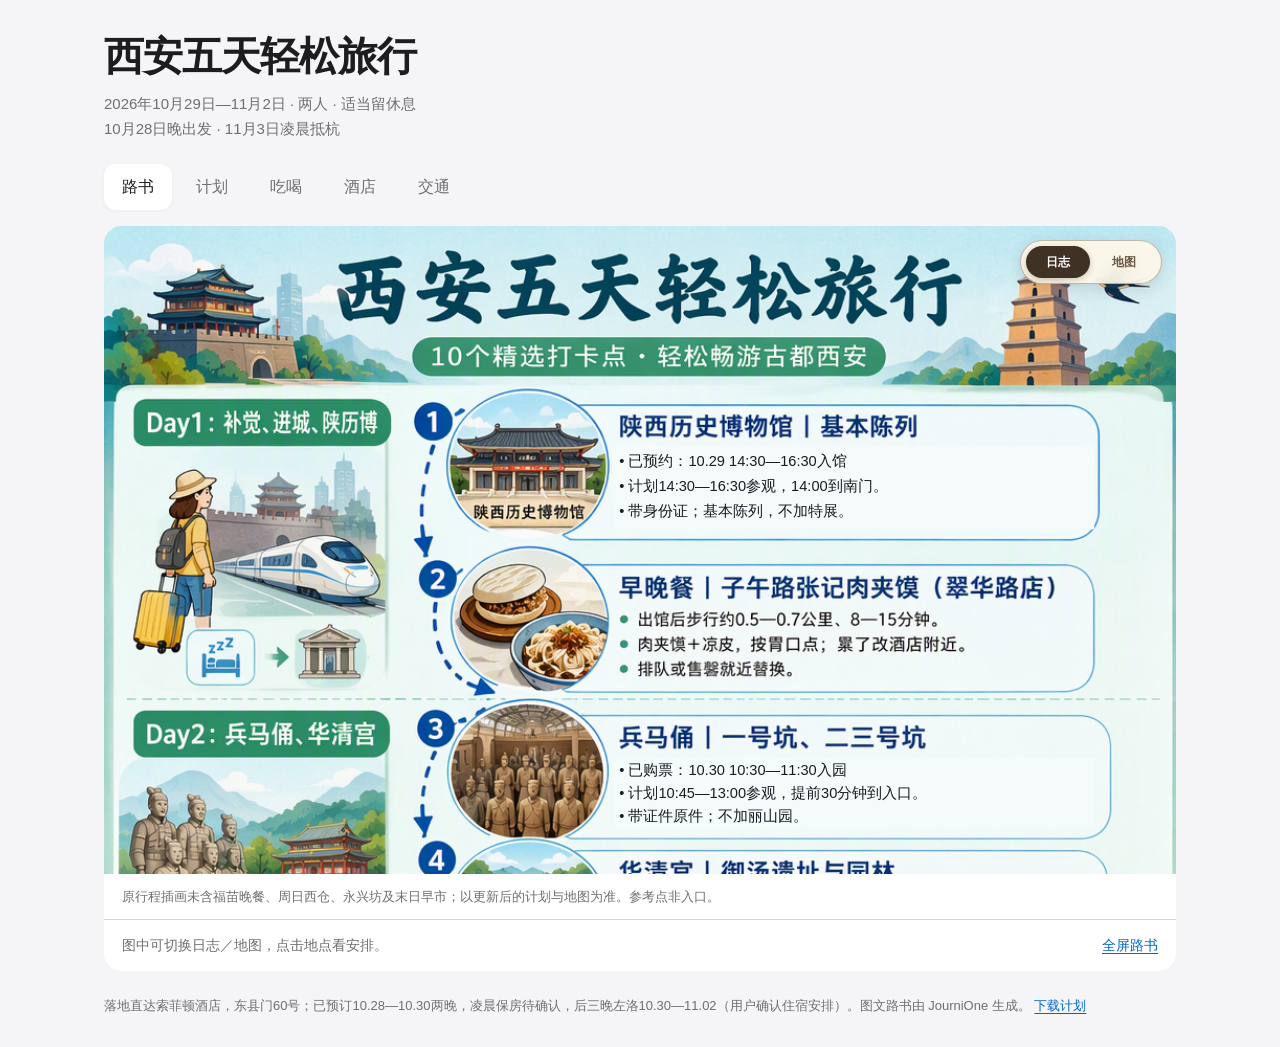
==== commit b2101c7e: "安排10月30日晚福苗莲湖路店烧烤" ====
--- a/xian-roadbook/index.html
+++ b/xian-roadbook/index.html
@@ -4,7 +4,7 @@
 <meta charset="utf-8">
 <meta name="viewport" content="width=device-width,initial-scale=1">
 <meta name="color-scheme" content="light dark">
-<meta name="description" content="西安五天轻松旅行：逐日安排、交互路书、地图、42条美食参考、经济型酒店与交通细节。">
+<meta name="description" content="西安五天轻松旅行：逐日安排、交互路书、地图、43条美食参考、经济型酒店与交通细节。">
 <title>西安五天轻松旅行</title>
 <style>
 :root{color-scheme:light dark;--bg:#f5f5f7;--paper:#fff;--text:#1d1d1f;--muted:#6e6e73;--line:#d2d2d7;--accent:#0066cc;--selected:#e8f1fc;font-family:-apple-system,BlinkMacSystemFont,"PingFang SC","Helvetica Neue",sans-serif}
@@ -29,8 +29,8 @@
 <main>
 <section id="journal" role="tabpanel" aria-labelledby="tab-journal">
 <div class="viewer">
-<iframe id="roadbook-frame" src="roadbook.html?v=sunday-20261030" title="西安交互路书与地图"></iframe>
-<p style="margin:0;padding:12px 18px;color:var(--muted);font-size:13px">原行程插画未含周日西仓、永兴坊及末日早市；以更新后的计划与地图为准。参考点非入口。</p><div class="viewer-tools"><span>图中可切换日志／地图，点击地点看安排。</span><a href="roadbook.html" target="_blank" rel="noopener">全屏路书</a></div>
+<iframe id="roadbook-frame" src="roadbook.html?v=fumiao-20261030" title="西安交互路书与地图"></iframe>
+<p style="margin:0;padding:12px 18px;color:var(--muted);font-size:13px">原行程插画未含福苗晚餐、周日西仓、永兴坊及末日早市；以更新后的计划与地图为准。参考点非入口。</p><div class="viewer-tools"><span>图中可切换日志／地图，点击地点看安排。</span><a href="roadbook.html" target="_blank" rel="noopener">全屏路书</a></div>
 </div>
 </section>
 <section id="plan" role="tabpanel" aria-labelledby="tab-plan" hidden><article><h2>往返航班</h2>
@@ -77,7 +77,7 @@
 <td>10.30 周五</td>
 <td>兵马俑</td>
 <td>午餐坐休、华清宫</td>
-<td>回城、就近晚饭</td>
+<td>取件、左洛入住；约20:00福苗烧烤</td>
 </tr>
 <tr>
 <td>10.31 周六</td>
@@ -167,7 +167,7 @@
 </tr>
 </tbody></table>
 <h3 id="plan-day-2">10.30｜兵马俑、华清宫</h3>
-<p>全天临潼两景点；午餐坐休，晚间回酒店，不爬骊山、不加演出。</p>
+<p>全天临潼两景点；午餐坐休，换店入住后去福苗吃晚饭，不爬骊山、不加演出。</p>
 <table>
 <thead>
 <tr>
@@ -212,14 +212,14 @@
 <td>网约车回索菲顿取寄存行李，再去左洛入住；16:45—19:30为交通、取件和入住规划窗口，按路况复核，超时顺延晚饭，不压缩取件与入住。</td>
 </tr>
 <tr>
-<td>19:30—20:15</td>
-<td>左洛附近晚餐</td>
-<td>就近吃，不跨区觅食；下午无酒店午休，晚饭后休息。</td>
-</tr>
-<tr>
-<td>20:15—21:00</td>
-<td>左洛休息</td>
-<td>30日步行和交通较多，不再安排夜游。</td>
+<td>19:30—21:00</td>
+<td>去福苗莲湖路店、晚餐</td>
+<td>19:30左洛出发，20:00—21:00用餐为建议；打车含候车先留30分钟，非实测。莲湖路55号，烤羊肉、肉筋、蒜瓣烤牛肉，配麻酱涮菜；两人先点小份，预算140—200元，非套餐报价。先完成左洛入住；返城晚则晚饭及返店一起顺延，疲劳改外卖或就近吃，不赶时间。 <a target="_blank" rel="noopener noreferrer" href="https://www.amap.com/place/B0FFF9L4AQ">门店导航</a></td>
+</tr>
+<tr>
+<td>21:00—21:45</td>
+<td>返回左洛、休息</td>
+<td>打车回左洛，含候车先留45分钟，非实测；晚饭晚则一起顺延，不承诺21:45一定返店，不再加夜游。</td>
 </tr>
 </tbody></table>
 <h3 id="plan-day-3">10.31｜大唐芙蓉园、大唐不夜城</h3>
@@ -593,8 +593,8 @@
 </tr>
 <tr>
 <td>10.30</td>
-<td>早餐就近；午餐：兵马俑出口附近，坐休1小时；晚餐：酒店附近</td>
-<td>下午去华清宫，不绕临潼城区找店。</td>
+<td>午餐临潼坐休；左洛入住后，约20:00福苗莲湖路店晚饭</td>
+<td>先取行李、入住；晚到顺延，疲劳就近吃；不额外加餐。</td>
 </tr>
 <tr>
 <td>10.31</td>
@@ -603,8 +603,8 @@
 </tr>
 <tr>
 <td>11.01</td>
-<td>午餐就近；若选回坊上午线可吃马宾小炒；17:15爱骅裤带面晚餐</td>
-<td>先晚饭后登城；西侧线可换春发生，同时取消爱骅和书院门。</td>
+<td>洒金桥附近选一家午餐；永兴坊小份尝味；17:15爱骅裤带面</td>
+<td>午饭不串店；永兴坊不吃撑，保留晚饭；先晚饭后登城。</td>
 </tr>
 <tr>
 <td>11.02</td>
@@ -612,7 +612,26 @@
 <td>15:30取行李，16:30前地铁／17:00前打车；出发前按实时路况复核。</td>
 </tr>
 </tbody></table>
-<p>备选共42条，含同店不同用途；旧视频与评论仅作参考，现时营业待核。</p>
+<h3>10月30日晚餐：福苗小骆驼莲湖路店</h3>
+<table>
+<thead>
+<tr>
+<th>门店</th>
+<th>地址与导航</th>
+<th>推荐菜</th>
+<th>时间与预算</th>
+</tr>
+</thead>
+<tbody><tr>
+<td>福苗小骆驼烧烤（莲湖路店）</td>
+<td>莲湖路55号；<a target="_blank" rel="noopener noreferrer" href="https://www.amap.com/place/B0FFF9L4AQ">高德门店</a></td>
+<td>烤羊肉、招牌肉筋、蒜瓣烤牛肉；麻酱涮菜，桂花凉糕共享</td>
+<td>左洛入住后出发，预计20:00—21:00；两人预算140—200元，非套餐报价</td>
+</tr>
+</tbody></table>
+<p>平台称“莲湖路老店”，列11:00—次日00:00；出发前复核营业与等位，未订位。晚到则用餐、返店一起顺延；疲劳就近吃。该店为用户指定，不计入君在西安探店统计。<a target="_blank" rel="noopener noreferrer" href="https://gs.ctrip.com/html5/you/foods/fooddetail/7/5069392.html">菜单与营业参考</a>。</p>
+
+<p>餐馆参考共43条，含同店不同用途；旧视频与评论仅作参考，现时营业待核。</p>
 <h3>东仓门早市早餐参考</h3>
 <p><strong>11.02 07:45—08:35</strong>，只逛一处；睡眠不足、下雨或不能07:15出门就改酒店附近早餐，不顺延返店和退房。胡辣汤或油茶麻花二选一，配菜盒、小份甑糕共享；两人预算30—50元，非实时报价。</p>
 <table>
@@ -1196,6 +1215,11 @@
 <td>华清宫→索菲顿取件→左洛入住</td>
 <td>距离待实时导航核验</td>
 <td>网约车回索菲顿取件，再到左洛入住；16:45—19:30为规划窗口，交通超时则顺延晚饭，不压缩取件与入住。</td>
+</tr>
+<tr>
+<td>左洛→福苗莲湖路店→左洛（夜间另线）</td>
+<td>往返道路距离待实时导航核验</td>
+<td>19:30入住后出发先留30分钟；20:00—21:00晚饭，21:00后返左洛先留45分钟。先完成左洛入住；返城晚则晚饭及返店一起顺延，疲劳改外卖或就近吃，不赶时间。</td>
 </tr>
 </tbody></table>
 <h3>第三天 芙蓉园与不夜城</h3>
@@ -1343,7 +1367,7 @@
 </main>
 <footer>落地直达索菲顿酒店，东县门60号；已预订10.28—10.30两晚，凌晨保房待确认，后三晚左洛10.30—11.02（用户确认住宿安排）。图文路书由 JourniOne 生成。 <a href="西安旅行计划.md" download>下载计划</a></footer>
 <dialog id="point-detail" aria-labelledby="detail-title"><div class="dialog-top"><h2 id="detail-title"></h2><button class="close" type="button" aria-label="关闭地点详情">×</button></div><p class="detail-time" id="detail-time"></p><p id="detail-description"></p><p id="detail-address"></p><a id="detail-map" target="_blank" rel="noopener noreferrer">地图导航</a></dialog>
-<script id="trip-data" type="application/json">[{"id":"day-1-airport","title":"GS7638抵达西安T3","description":"10.28 21:50杭州萧山T3起飞，10.29 00:20抵达西安咸阳T3；取行李先留30分钟，出站慢则顺延接车。","location":{"name":"西安咸阳国际机场","address":"西安咸阳国际机场 T3 航站楼（坐标仍为机场整体锚点）","lng":108.7641715,"lat":34.4436933,"coordinate_system":"WGS84","source_url":"https://www.amap.com/place/B038E02IJ0","coordinate_scope":"机场整体锚点；非航站楼或接机点"},"date":"2026-10-29","schedule":{"timingType":"fixed_range","source":"mixed_user_ticket_and_planning_estimate","startLocal":"00:20","endLocal":"00:50","durationMinutes":30}},{"id":"day-1-city-hotel","title":"接车进城、市区酒店入住","description":"索菲顿酒店（西安钟鼓楼店），西安市东县门60号（TourMind地址资料，10.25复核）。网约车或正规出租车直接到店；车程先留60—90分钟，候车、入住另计，02:30为规划值。已预订10.28—10.30两晚（用户确认）；后三晚改住左洛，提前确认凌晨入住、晚点保房；接送及费用待确认。","location":null,"date":"2026-10-29","schedule":{"timingType":"flexible","source":"planning_estimate","startLocal":"00:50","endLocal":"02:30","durationMinutes":100}},{"id":"day-1-sleep","title":"补觉、洗漱","description":"保留约8小时；晚点就顺延起床，减少上午活动，不为吃饭绕路。陕博按成功预约场次处理。","location":null,"date":"2026-10-29","schedule":{"timingType":"flexible","source":"planning_estimate","startLocal":"02:30","endLocal":"10:30","durationMinutes":480}},{"id":"day-1-brunch","title":"酒店附近早午餐","description":"就近选一家，不排早市、不退房。","location":null,"date":"2026-10-29","schedule":{"timingType":"flexible","source":"planning_estimate","startLocal":"10:30","endLocal":"11:30","durationMinutes":60}},{"id":"day-1-morning-rest","title":"酒店休息","description":"已在市区，不再安排进城或换店。","location":null,"date":"2026-10-29","schedule":{"timingType":"flexible","source":"planning_estimate","startLocal":"11:30","endLocal":"12:15","durationMinutes":45}},{"id":"day-1-light-lunch","title":"轻午餐、出门准备","description":"早午餐吃饱可不加餐，带身份证和饮水。","location":null,"date":"2026-10-29","schedule":{"timingType":"flexible","source":"planning_estimate","startLocal":"12:15","endLocal":"13:15","durationMinutes":60}},{"id":"day-1-history-transfer","title":"前往陕历博、排队","description":"暂按13:15离店，目标14:00到本馆南门，14:30入馆；出发前按实时路况复核交通时间。","location":null,"date":"2026-10-29","schedule":{"timingType":"flexible","source":"planning_estimate","startLocal":"13:15","endLocal":"14:30","durationMinutes":75}},{"id":"day-1-history","title":"陕西历史博物馆｜基本陈列","description":"已预约（10.24用户确认）：10.29 14:30—16:30入馆。计划14:30—16:30参观基本陈列，16:30为建议结束时间；带身份证，目标14:00到本馆南门。","location":{"name":"陕西历史博物馆本馆","address":"小寨东路91号；地图锚点为南门","lng":108.9506632,"lat":34.2250404,"coordinate_system":"WGS84","source_url":"https://www.amap.com/place/B0FFFVOCLC","coordinate_scope":"本馆南门入口锚点"},"date":"2026-10-29","schedule":{"timingType":"flexible","source":"planning_estimate","startLocal":"14:30","endLocal":"16:30","durationMinutes":120}},{"id":"day-1-zhang","title":"早晚餐｜子午路张记肉夹馍（翠华路店）","description":"出馆后步行约0.5—0.7公里、8—15分钟。肉夹馍＋凉皮，按胃口点；累了改酒店附近。排队或售罄就近替换。","location":{"name":"子午路张记肉夹馍（翠华路店）","address":"翠华路挚友大厦一层；高德翠花南路229号，部分资料227号","lng":108.952061,"lat":34.2219736,"coordinate_system":"WGS84","source_url":"https://www.amap.com/place/B001D07BBR","coordinate_scope":"地点锚点"},"date":"2026-10-29","schedule":{"timingType":"flexible","source":"planning_estimate","startLocal":"16:45","endLocal":"17:30","durationMinutes":45}},{"id":"day-1-hotel-return","title":"回酒店休息","description":"已于凌晨入住，无需再次办理。回程先留45分钟，出发前看实时路况复核；饿了再就近补餐。","location":null,"date":"2026-10-29","schedule":{"timingType":"flexible","source":"planning_estimate","startLocal":"17:30","endLocal":"18:15","durationMinutes":45}},{"id":"day-1-rest","title":"酒店休息","description":"已在市区，不再安排进城或换店。","location":null,"date":"2026-10-29","schedule":{"timingType":"flexible","source":"planning_estimate","startLocal":"18:15","endLocal":"21:00","durationMinutes":165}},{"id":"day-2-breakfast","title":"索菲顿附近早餐、准备退房","description":"索菲顿附近快吃；07:30—08:15早餐，08:15—08:45预留退房、寄存与候车。先确认可寄存至晚间；不能寄存则提前安排正规寄存，重新核对离店时间。","location":null,"date":"2026-10-30","schedule":{"timingType":"flexible","source":"planning_estimate","startLocal":"07:30","endLocal":"08:15","durationMinutes":45}},{"id":"day-2-transfer","title":"前往兵马俑、核验","description":"08:15—08:45预留索菲顿退房、寄存及候车；先确认可寄存至晚间。网约车08:45离店暂定，目标10:15到兵马俑，另留30—45分钟步行检票；路况变化则提前。","location":null,"date":"2026-10-30","schedule":{"timingType":"flexible","source":"planning_estimate","startLocal":"08:45","endLocal":"10:45","durationMinutes":120}},{"id":"day-2-warriors","title":"兵马俑｜一号坑、二三号坑","description":"门票已购买（10.23用户确认）；10.30 10:30—11:30为订单入园时段。计划10:45入园、13:00结束；按订单时段提前30分钟到入口，带证件原件。不加丽山园。","location":{"name":"秦始皇兵马俑博物馆","address":"临潼区秦陵北路，兵马俑博物馆入口","lng":109.2768802,"lat":34.3875728,"coordinate_system":"WGS84","source_url":"https://www.amap.com/place/B0FFGXMLTU","coordinate_scope":"地点锚点"},"date":"2026-10-30","schedule":{"timingType":"flexible","source":"planning_estimate","startLocal":"10:45","endLocal":"13:00","durationMinutes":135}},{"id":"day-2-lunch","title":"出口附近午餐、坐休","description":"选择正规明码标价面食店；保留坐休，不串店。","location":null,"date":"2026-10-30","schedule":{"timingType":"flexible","source":"planning_estimate","startLocal":"13:00","endLocal":"14:00","durationMinutes":60}},{"id":"day-2-huaqing-transfer","title":"前往华清宫","description":"公路先按约9—11公里估，网约车20—30分钟，含候车与检票留45分钟。导航华清宫开放检票口。","location":null,"date":"2026-10-30","schedule":{"timingType":"flexible","source":"planning_estimate","startLocal":"14:00","endLocal":"14:45","durationMinutes":45}},{"id":"day-2-huaqing","title":"华清宫｜御汤遗址与园林","description":"建议10.29购买10.30华清宫景区票（非放票日承诺），到访前核对截止检票及入口。御汤遗址、园林、五间厅为主；不爬骊山、不另加长恨歌或12·12演出。","location":{"name":"华清宫","address":"西安市临潼区华清路38号，按当天开放检票口导航","coordinate_status":"verified","source_url":"https://maps.google.com/?cid=5510990699832257755&g_mp=Cidnb29nbGUubWFwcy5wbGFjZXMudjEuUGxhY2VzLlNlYXJjaFRleHQQAhgEIAA","lng":109.21347650000001,"lat":34.3642298,"coordinate_system":"WGS84","coordinate_scope":"景区整体锚点，非检票口"},"date":"2026-10-30","schedule":{"timingType":"flexible","source":"planning_estimate","startLocal":"14:45","endLocal":"16:45","durationMinutes":120}},{"id":"day-2-return","title":"华清宫→索菲顿取件→左洛入住","description":"网约车回索菲顿取寄存行李，再去左洛入住；16:45—19:30为交通、取件和入住规划窗口，按路况复核，超时顺延晚饭，不压缩取件与入住。","location":null,"date":"2026-10-30","schedule":{"timingType":"flexible","source":"planning_estimate","startLocal":"16:45","endLocal":"19:30","durationMinutes":165}},{"id":"day-2-dinner","title":"左洛附近晚餐","description":"就近吃，不跨区觅食；下午无酒店午休，晚饭后休息。","location":null,"date":"2026-10-30","schedule":{"timingType":"flexible","source":"planning_estimate","startLocal":"19:30","endLocal":"20:15","durationMinutes":45}},{"id":"day-2-rest","title":"左洛休息","description":"30日步行和交通较多，不再安排夜游。 10.30晚起住左洛；酒店端距离、地铁接入与离店时刻按新酒店实时导航复核。","location":null,"date":"2026-10-30","schedule":{"timingType":"flexible","source":"planning_estimate","startLocal":"20:15","endLocal":"21:00","durationMinutes":45}},{"id":"day-3-morning","title":"睡醒早餐、自由休息","description":"酒店附近活动；不补排其他大景点。 10.30晚起住左洛；酒店端距离、地铁接入与离店时刻按新酒店实时导航复核。","location":null,"date":"2026-10-31","schedule":{"timingType":"flexible","source":"planning_estimate","startLocal":"09:00","endLocal":"12:00","durationMinutes":180}},{"id":"day-3-lunch","title":"住宿区午餐","description":"就近用餐，酒店附近就近选店。","location":null,"date":"2026-10-31","schedule":{"timingType":"flexible","source":"planning_estimate","startLocal":"12:00","endLocal":"13:00","durationMinutes":60}},{"id":"day-3-nap","title":"午休","description":"保留一小时休息；按体力延长并缩短园内路线。 10.30晚起住左洛；酒店端距离、地铁接入与离店时刻按新酒店实时导航复核。","location":null,"date":"2026-10-31","schedule":{"timingType":"flexible","source":"planning_estimate","startLocal":"13:00","endLocal":"14:00","durationMinutes":60}},{"id":"day-3-furong-transfer","title":"前往大唐芙蓉园西门、检票","description":"首选网约车，暂留1小时含候车、检票；出发前按实时导航复核出发时间与地铁接入。西门为御苑门。","location":null,"date":"2026-10-31","schedule":{"timingType":"flexible","source":"planning_estimate","startLocal":"14:00","endLocal":"15:00","durationMinutes":60}},{"id":"day-3-furong","title":"大唐芙蓉园｜西门进出短线","description":"建议10.30购买10.31景区票，按当日票种和开放公告入园；西门御苑门→紫云楼周边→芙蓉湖局部→西门，不绕全湖，不另排演出。官方地址芙蓉西路99号；坐标仅景区锚点，按西门导航。","location":{"name":"大唐芙蓉园","address":"西安市雁塔区芙蓉西路99号，西门御苑门","coordinate_status":"verified","source_url":"https://maps.google.com/?cid=1313955705638594756&g_mp=Cidnb29nbGUubWFwcy5wbGFjZXMudjEuUGxhY2VzLlNlYXJjaFRleHQQAhgEIAA","lng":108.9747383,"lat":34.2123098,"coordinate_system":"WGS84","coordinate_scope":"景区整体锚点，非检票口"},"date":"2026-10-31","schedule":{"timingType":"flexible","source":"planning_estimate","startLocal":"15:00","endLocal":"17:15","durationMinutes":135}},{"id":"day-3-dinner-transfer","title":"前往大悦城","description":"从芙蓉园西门到大悦城，步行估1.2—1.8公里、25—35分钟，找B1店铺另留10分钟；累了短程打车。","location":null,"date":"2026-10-31","schedule":{"timingType":"flexible","source":"planning_estimate","startLocal":"17:15","endLocal":"18:00","durationMinutes":45}},{"id":"day-3-huiji","title":"晚餐｜惠记粉汤羊血（大悦城店）","description":"慈恩西路69号，大悦城B1-95；小碗粉汤羊血，干饼按胃口加。排队久就商场内替换，不加串店。","location":{"name":"惠记粉汤羊血（西安大悦城店）","address":"慈恩西路69号，西安大悦城B1-95","coordinate_status":"needs_verification","source_url":"https://www.amap.com/place/B0FFIS0P13"},"date":"2026-10-31","schedule":{"timingType":"flexible","source":"planning_estimate","startLocal":"18:00","endLocal":"18:45","durationMinutes":45}},{"id":"day-3-square","title":"大雁塔南广场｜塔外观","description":"大悦城步行约0.3—0.5公里、5—10分钟；不登塔。","location":{"name":"大雁塔南广场","address":"雁塔区大雁塔南侧广场","lng":108.9594954,"lat":34.2174393,"coordinate_system":"WGS84","source_url":"https://www.amap.com/place/B001D12PCJ","coordinate_scope":"地点锚点"},"date":"2026-10-31","schedule":{"timingType":"flexible","source":"planning_estimate","startLocal":"18:55","endLocal":"19:10","durationMinutes":15}},{"id":"day-3-night","title":"大唐不夜城北段","description":"从南广场进入北段，短逛后折返；不追全街演出，周末人多时缩短。","location":{"name":"大唐不夜城·贞观之治雕像群","address":"大唐不夜城北段","lng":108.959442,"lat":34.2120614,"coordinate_system":"WGS84","source_url":"https://www.amap.com/place/B0FFLQE8IX","coordinate_scope":"北段雕像群锚点；不是全街区范围"},"date":"2026-10-31","schedule":{"timingType":"flexible","source":"planning_estimate","startLocal":"19:10","endLocal":"20:00","durationMinutes":50}},{"id":"day-3-return","title":"返回酒店","description":"先走到允许上车处；回酒店暂留1小时，出发前按实时路况复核。当天只排芙蓉园＋不夜城。","location":null,"date":"2026-10-31","schedule":{"timingType":"flexible","source":"planning_estimate","startLocal":"20:00","endLocal":"21:00","durationMinutes":60}},{"id":"day-4-breakfast","title":"酒店附近早餐","description":"左洛附近快吃；08:45离店，先留45分钟候车与交通，09:30到西仓为规划目标，非实测。","location":null,"date":"2026-11-01","schedule":{"timingType":"flexible","source":"planning_estimate","startLocal":"08:00","endLocal":"08:45","durationMinutes":45}},{"id":"day-4-xicang","title":"西仓传统集市","description":"逛西仓南巷及周边街巷，花鸟、旧书旧物为主；周四、周日上午集市。只逛一段，拥挤就缩短；不把文创公园当成传统集市入口。","location":{"name":"西仓传统集市","address":"西仓南巷及周边街巷","lat":34.265566,"lng":108.9305192,"coordinate_system":"WGS84","source_url":"https://www.openstreetmap.org/way/59868465","coordinate_scope":"西仓南巷街巷参考点，非固定入口或摊位","coordinate_provenance":{"provider":"OpenStreetMap Nominatim","osm_type":"way","osm_id":59868465,"verified_at":"2026-10-30","method":"Nominatim JSON representative lat/lon; WGS84, no coordinate conversion","display_name":"西仓南巷, 学习巷社区, 北院门街道, 莲湖区, 西安市, 陕西省, 710002, 中国"}},"date":"2026-11-01","schedule":{"timingType":"flexible","source":"planning_estimate","startLocal":"09:30","endLocal":"10:30","durationMinutes":60}},{"id":"day-4-lunch","title":"洒金桥附近午餐","description":"选一家主餐，不串店，具体门店现场选择；10:30后步行与找店先留30分钟，12:00后返左洛，交通先留1小时。","location":null,"date":"2026-11-01","schedule":{"timingType":"flexible","source":"planning_estimate","startLocal":"11:00","endLocal":"12:00","durationMinutes":60}},{"id":"day-4-nap","title":"酒店午休","description":"回左洛保留两小时午休；疲劳则取消下午永兴坊。","location":null,"date":"2026-11-01","schedule":{"timingType":"flexible","source":"planning_estimate","startLocal":"13:00","endLocal":"15:00","durationMinutes":120}},{"id":"day-4-yongxing","title":"永兴坊短逛","description":"15:00后从左洛出发，步行先留30分钟，非实测；逛街巷、城墙外观，小吃选一两样小份。累了直接休息，不另加书院门，不等固定演出。","location":{"name":"永兴坊","address":"中山门内永兴坊街区","lat":34.2664678,"lng":108.965429,"coordinate_system":"WGS84","source_url":"https://www.openstreetmap.org/way/376248518","coordinate_scope":"永兴坊街区参考点，非商户或检票口","coordinate_provenance":{"provider":"OpenStreetMap Nominatim","osm_type":"way","osm_id":376248518,"verified_at":"2026-10-30","method":"Nominatim JSON representative lat/lon; WGS84, no coordinate conversion","display_name":"永兴坊, 化育巷, 中山门街道, 新城区, 西安市, 陕西省, 710005, 中国"}},"date":"2026-11-01","schedule":{"timingType":"flexible","source":"planning_estimate","startLocal":"15:30","endLocal":"16:15","durationMinutes":45}},{"id":"day-4-dinner-transfer","title":"前往爱骅总店","description":"永兴坊出发，打车或按实时导航选公交／步行；含坐休、候车先留1小时，距离待核。取消永兴坊时从左洛直接去，出发前复核时间。","location":null,"date":"2026-11-01","schedule":{"timingType":"flexible","source":"planning_estimate","startLocal":"16:15","endLocal":"17:15","durationMinutes":60}},{"id":"day-4-aihua","title":"晚餐｜爱骅裤带面馆（总店）","description":"端履门城市之心1层6号；小份油泼或三合一面，保留晚饭胃口。","location":{"name":"爱骅裤带面馆（总店）","address":"端履门城市之心1层6号","lng":108.9490496,"lat":34.2581002,"coordinate_system":"WGS84","source_url":"https://www.amap.com/place/B0KG57GAJV","coordinate_scope":"地点锚点"},"date":"2026-11-01","schedule":{"timingType":"flexible","source":"planning_estimate","startLocal":"17:15","endLocal":"18:00","durationMinutes":45}},{"id":"day-4-wall-transfer","title":"前往永宁门、购票检票","description":"从爱骅步行估1.3—1.8公里、25—35分钟，走不动打车；提前线上购票，18:45仅建议入场，按当日夜间开放入口和票种执行，排队久顺延。","location":null,"date":"2026-11-01","schedule":{"timingType":"flexible","source":"planning_estimate","startLocal":"18:00","endLocal":"18:45","durationMinutes":45}},{"id":"day-4-wall","title":"永宁门城墙夜游","description":"建议11.01白天确认并购买11.01晚间可用的登城票，按当日开放检票口入场；走20—25分钟折返，同门下墙。普通登城票不代表含梦长安演出；大雨、大风取消。","location":{"name":"西安城墙·永宁门登城入口","address":"西安城墙南门永宁门","lng":108.9423687,"lat":34.2520963,"coordinate_system":"WGS84","source_url":"https://www.amap.com/place/B001D02131","coordinate_scope":"永宁门登城入口锚点"},"date":"2026-11-01","schedule":{"timingType":"flexible","source":"planning_estimate","startLocal":"18:45","endLocal":"19:45","durationMinutes":60}},{"id":"day-4-return","title":"回酒店、整理行李","description":"同门下墙后打车回左洛，先留45分钟，出发前看实时路况复核；准备翌日返程。","location":null,"date":"2026-11-01","schedule":{"timingType":"flexible","source":"planning_estimate","startLocal":"19:45","endLocal":"20:30","durationMinutes":45}},{"id":"day-5-morning-out","title":"前往东仓门早市","description":"从左洛酒店出发，单程先留30分钟；交通和公里数按新酒店实时核对，不带行李赶早市。睡眠不足、下雨或不能07:15出门则取消，改酒店附近早餐；不顺延返店、退房。","location":null,"date":"2026-11-02","schedule":{"timingType":"flexible","source":"planning_estimate","startLocal":"07:15","endLocal":"07:45","durationMinutes":30}},{"id":"day-5-morning-market","title":"东仓门早市｜早餐、短逛","description":"胡辣汤或油茶麻花二选一，配菜盒，小份甑糕共享；两人预算30—50元，非实时报价。睡眠不足、下雨或不能07:15出门则取消，改酒店附近早餐；不顺延返店、退房。 地图实体地址为东仓门26号，坐标仅市场参考点，非具体摊位入口。","location":{"name":"东仓门早市","address":"东仓门26号（百度地图实体地址，非具体摊位门牌）","lat":34.2538137,"lng":108.9565593,"coordinate_system":"WGS84","coordinate_scope":"早市位置参考点，非固定摊位或入口","source_url":"https://uri.amap.com/search?keyword=%E8%A5%BF%E5%AE%89%20%E4%B8%9C%E4%BB%93%E9%97%A8%E6%97%A9%E5%B8%82%20%E4%B8%9C%E4%BB%93%E9%97%A826%E5%8F%B7&city=%E8%A5%BF%E5%AE%89&view=map","coordinate_provenance":{"provider":"baidu_map","uid":"a6bba5b22b2accfc42d63e24","name":"东仓门早市","address":"东仓门26号","verified_at":"2026-10-27","original":{"x":12130356.79,"y":4039300.4,"system":"BD09MC"},"bd09ll":{"lng":108.96766340473499,"lat":34.258581561836166},"gcj02":{"lat":34.25225301295936,"lng":108.96125874532942},"method":"BD09MC band30 polynomial to BD09LL; analytic BD09LL to GCJ02; 10-iteration inverse GCJ02 to WGS84; approximate display anchor","projection_reference":"https://gist.github.com/chao-he/7747495","coordinate_docs":"https://lbsyun.baidu.com/skins/MySkin/resources/iframs/coordinate.html"}},"date":"2026-11-02","schedule":{"timingType":"flexible","source":"planning_estimate","startLocal":"07:45","endLocal":"08:35","durationMinutes":50}},{"id":"day-5-morning-back","title":"返回酒店","description":"回左洛酒店先留30分钟，09:05左右返店；不串第二个早市。","location":null,"date":"2026-11-02","schedule":{"timingType":"flexible","source":"planning_estimate","startLocal":"08:35","endLocal":"09:05","durationMinutes":30}},{"id":"day-5-checkout","title":"休息、整理行李、退房","description":"09:05—12:00休息、整理行李，按左洛订单规定退房，先确认可寄存至15:30；下午回左洛取件。","location":null,"date":"2026-11-02","schedule":{"timingType":"flexible","source":"planning_estimate","startLocal":"09:05","endLocal":"12:00","durationMinutes":175}},{"id":"day-5-late-flight","title":"住宿区午餐、休息或买伴手礼","description":"退房寄存后在住宿片区吃午饭、休息或买伴手礼，15:30回酒店取行李；不去远郊。","location":null,"date":"2026-11-02","schedule":{"timingType":"flexible","source":"planning_estimate","startLocal":"12:00","endLocal":"15:30","durationMinutes":210}},{"id":"day-5-airport-transfer","title":"取行李、前往机场 T3","description":"15:30—16:00取行李；16:30前乘地铁，或17:00前打车，建议19:00前到西安T3。酒店端距离、地铁接入待确认；14号线机场西站可衔接T3。网约车先留2小时含候车路况，均为规划值。","location":null,"date":"2026-11-02","schedule":{"timingType":"flexible","source":"planning_estimate","startLocal":"15:30","endLocal":"19:00","durationMinutes":210}},{"id":"day-5-airport","title":"西安咸阳国际机场返程","description":"首都航空 JD5301：11.02 21:55 西安咸阳 T3 起飞，11.03 00:15 抵达杭州萧山 T3（次日）。建议19:00前到西安T3办理值机、托运和安检，晚饭在机场解决。机场坐标仍为整体锚点。","location":{"name":"西安咸阳国际机场","address":"西安咸阳国际机场 T3 航站楼（坐标仍为机场整体锚点）","lng":108.7641715,"lat":34.4436933,"coordinate_system":"WGS84","source_url":"https://www.amap.com/place/B038E02IJ0","coordinate_scope":"机场整体锚点；非航站楼或安检口"},"date":"2026-11-02","schedule":{"timingType":"fixed_range","source":"mixed_user_ticket_and_planning_estimate","startLocal":"19:00","endLocal":"21:55","durationMinutes":175,"displayLabel":"19:00 前到 T3 · 21:55 起飞"}},{"id":"stay-sofidon-reference","title":"索菲顿酒店（西安钟鼓楼店）","description":"索菲顿，东县门60号；10.28—10.30前两晚已订。10.30早上退房寄存，晚间取件后去左洛。酒店参考点非入口。","date":"10.28—10.30","schedule":{"displayLabel":"10.28—10.30前两晚；30日晚取件后换店"},"location":{"address":"西安市东县门60号","source_url":"https://uri.amap.com/search?keyword=%E8%A5%BF%E5%AE%89%E5%B8%82%E4%B8%9C%E5%8E%BF%E9%97%A860%E5%8F%B7%20%E7%B4%A2%E8%8F%B2%E9%A1%BF%E9%85%92%E5%BA%97%EF%BC%88%E8%A5%BF%E5%AE%89%E9%92%9F%E9%BC%93%E6%A5%BC%E5%BA%97%EF%BC%89&city=%E8%A5%BF%E5%AE%89&view=map"},"map_reference":true},{"id":"stay-zuoluo-reference","title":"左洛精品酒店（西安钟鼓楼永兴坊店）","description":"后三晚10.30—11.02住左洛，用户确认住宿安排；地址西安市新城区东二路12号（永兴坊后门），用户10.29与订单核对一致。地图坐标待核，按地址导航。","date":"10.30—11.02","schedule":{"displayLabel":"后三晚住宿安排，用户10.29确认"},"location":{"address":"西安市新城区东二路12号（永兴坊后门）","source_url":"https://uri.amap.com/search?keyword=%E8%A5%BF%E5%AE%89%E5%B8%82%E6%96%B0%E5%9F%8E%E5%8C%BA%E4%B8%9C%E4%BA%8C%E8%B7%AF12%E5%8F%B7%EF%BC%88%E6%B0%B8%E5%85%B4%E5%9D%8A%E5%90%8E%E9%97%A8%EF%BC%89%20%E5%B7%A6%E6%B4%9B%E7%B2%BE%E5%93%81%E9%85%92%E5%BA%97%EF%BC%88%E8%A5%BF%E5%AE%89%E9%92%9F%E9%BC%93%E6%A5%BC%E6%B0%B8%E5%85%B4%E5%9D%8A%E5%BA%97%EF%BC%89&city=%E8%A5%BF%E5%AE%89&view=map"},"map_reference":true}]</script>
+<script id="trip-data" type="application/json">[{"id":"day-1-airport","title":"GS7638抵达西安T3","description":"10.28 21:50杭州萧山T3起飞，10.29 00:20抵达西安咸阳T3；取行李先留30分钟，出站慢则顺延接车。","location":{"name":"西安咸阳国际机场","address":"西安咸阳国际机场 T3 航站楼（坐标仍为机场整体锚点）","lng":108.7641715,"lat":34.4436933,"coordinate_system":"WGS84","source_url":"https://www.amap.com/place/B038E02IJ0","coordinate_scope":"机场整体锚点；非航站楼或接机点"},"date":"2026-10-29","schedule":{"timingType":"fixed_range","source":"mixed_user_ticket_and_planning_estimate","startLocal":"00:20","endLocal":"00:50","durationMinutes":30}},{"id":"day-1-city-hotel","title":"接车进城、市区酒店入住","description":"索菲顿酒店（西安钟鼓楼店），西安市东县门60号（TourMind地址资料，10.25复核）。网约车或正规出租车直接到店；车程先留60—90分钟，候车、入住另计，02:30为规划值。已预订10.28—10.30两晚（用户确认）；后三晚改住左洛，提前确认凌晨入住、晚点保房；接送及费用待确认。","location":null,"date":"2026-10-29","schedule":{"timingType":"flexible","source":"planning_estimate","startLocal":"00:50","endLocal":"02:30","durationMinutes":100}},{"id":"day-1-sleep","title":"补觉、洗漱","description":"保留约8小时；晚点就顺延起床，减少上午活动，不为吃饭绕路。陕博按成功预约场次处理。","location":null,"date":"2026-10-29","schedule":{"timingType":"flexible","source":"planning_estimate","startLocal":"02:30","endLocal":"10:30","durationMinutes":480}},{"id":"day-1-brunch","title":"酒店附近早午餐","description":"就近选一家，不排早市、不退房。","location":null,"date":"2026-10-29","schedule":{"timingType":"flexible","source":"planning_estimate","startLocal":"10:30","endLocal":"11:30","durationMinutes":60}},{"id":"day-1-morning-rest","title":"酒店休息","description":"已在市区，不再安排进城或换店。","location":null,"date":"2026-10-29","schedule":{"timingType":"flexible","source":"planning_estimate","startLocal":"11:30","endLocal":"12:15","durationMinutes":45}},{"id":"day-1-light-lunch","title":"轻午餐、出门准备","description":"早午餐吃饱可不加餐，带身份证和饮水。","location":null,"date":"2026-10-29","schedule":{"timingType":"flexible","source":"planning_estimate","startLocal":"12:15","endLocal":"13:15","durationMinutes":60}},{"id":"day-1-history-transfer","title":"前往陕历博、排队","description":"暂按13:15离店，目标14:00到本馆南门，14:30入馆；出发前按实时路况复核交通时间。","location":null,"date":"2026-10-29","schedule":{"timingType":"flexible","source":"planning_estimate","startLocal":"13:15","endLocal":"14:30","durationMinutes":75}},{"id":"day-1-history","title":"陕西历史博物馆｜基本陈列","description":"已预约（10.24用户确认）：10.29 14:30—16:30入馆。计划14:30—16:30参观基本陈列，16:30为建议结束时间；带身份证，目标14:00到本馆南门。","location":{"name":"陕西历史博物馆本馆","address":"小寨东路91号；地图锚点为南门","lng":108.9506632,"lat":34.2250404,"coordinate_system":"WGS84","source_url":"https://www.amap.com/place/B0FFFVOCLC","coordinate_scope":"本馆南门入口锚点"},"date":"2026-10-29","schedule":{"timingType":"flexible","source":"planning_estimate","startLocal":"14:30","endLocal":"16:30","durationMinutes":120}},{"id":"day-1-zhang","title":"早晚餐｜子午路张记肉夹馍（翠华路店）","description":"出馆后步行约0.5—0.7公里、8—15分钟。肉夹馍＋凉皮，按胃口点；累了改酒店附近。排队或售罄就近替换。","location":{"name":"子午路张记肉夹馍（翠华路店）","address":"翠华路挚友大厦一层；高德翠花南路229号，部分资料227号","lng":108.952061,"lat":34.2219736,"coordinate_system":"WGS84","source_url":"https://www.amap.com/place/B001D07BBR","coordinate_scope":"地点锚点"},"date":"2026-10-29","schedule":{"timingType":"flexible","source":"planning_estimate","startLocal":"16:45","endLocal":"17:30","durationMinutes":45}},{"id":"day-1-hotel-return","title":"回酒店休息","description":"已于凌晨入住，无需再次办理。回程先留45分钟，出发前看实时路况复核；饿了再就近补餐。","location":null,"date":"2026-10-29","schedule":{"timingType":"flexible","source":"planning_estimate","startLocal":"17:30","endLocal":"18:15","durationMinutes":45}},{"id":"day-1-rest","title":"酒店休息","description":"已在市区，不再安排进城或换店。","location":null,"date":"2026-10-29","schedule":{"timingType":"flexible","source":"planning_estimate","startLocal":"18:15","endLocal":"21:00","durationMinutes":165}},{"id":"day-2-breakfast","title":"索菲顿附近早餐、准备退房","description":"索菲顿附近快吃；07:30—08:15早餐，08:15—08:45预留退房、寄存与候车。先确认可寄存至晚间；不能寄存则提前安排正规寄存，重新核对离店时间。","location":null,"date":"2026-10-30","schedule":{"timingType":"flexible","source":"planning_estimate","startLocal":"07:30","endLocal":"08:15","durationMinutes":45}},{"id":"day-2-transfer","title":"前往兵马俑、核验","description":"08:15—08:45预留索菲顿退房、寄存及候车；先确认可寄存至晚间。网约车08:45离店暂定，目标10:15到兵马俑，另留30—45分钟步行检票；路况变化则提前。","location":null,"date":"2026-10-30","schedule":{"timingType":"flexible","source":"planning_estimate","startLocal":"08:45","endLocal":"10:45","durationMinutes":120}},{"id":"day-2-warriors","title":"兵马俑｜一号坑、二三号坑","description":"门票已购买（10.23用户确认）；10.30 10:30—11:30为订单入园时段。计划10:45入园、13:00结束；按订单时段提前30分钟到入口，带证件原件。不加丽山园。","location":{"name":"秦始皇兵马俑博物馆","address":"临潼区秦陵北路，兵马俑博物馆入口","lng":109.2768802,"lat":34.3875728,"coordinate_system":"WGS84","source_url":"https://www.amap.com/place/B0FFGXMLTU","coordinate_scope":"地点锚点"},"date":"2026-10-30","schedule":{"timingType":"flexible","source":"planning_estimate","startLocal":"10:45","endLocal":"13:00","durationMinutes":135}},{"id":"day-2-lunch","title":"出口附近午餐、坐休","description":"选择正规明码标价面食店；保留坐休，不串店。","location":null,"date":"2026-10-30","schedule":{"timingType":"flexible","source":"planning_estimate","startLocal":"13:00","endLocal":"14:00","durationMinutes":60}},{"id":"day-2-huaqing-transfer","title":"前往华清宫","description":"公路先按约9—11公里估，网约车20—30分钟，含候车与检票留45分钟。导航华清宫开放检票口。","location":null,"date":"2026-10-30","schedule":{"timingType":"flexible","source":"planning_estimate","startLocal":"14:00","endLocal":"14:45","durationMinutes":45}},{"id":"day-2-huaqing","title":"华清宫｜御汤遗址与园林","description":"建议10.29购买10.30华清宫景区票（非放票日承诺），到访前核对截止检票及入口。御汤遗址、园林、五间厅为主；不爬骊山、不另加长恨歌或12·12演出。","location":{"name":"华清宫","address":"西安市临潼区华清路38号，按当天开放检票口导航","coordinate_status":"verified","source_url":"https://maps.google.com/?cid=5510990699832257755&g_mp=Cidnb29nbGUubWFwcy5wbGFjZXMudjEuUGxhY2VzLlNlYXJjaFRleHQQAhgEIAA","lng":109.21347650000001,"lat":34.3642298,"coordinate_system":"WGS84","coordinate_scope":"景区整体锚点，非检票口"},"date":"2026-10-30","schedule":{"timingType":"flexible","source":"planning_estimate","startLocal":"14:45","endLocal":"16:45","durationMinutes":120}},{"id":"day-2-return","title":"华清宫→索菲顿取件→左洛入住","description":"网约车回索菲顿取寄存行李，再去左洛入住；16:45—19:30为交通、取件和入住规划窗口，按路况复核，超时顺延晚饭，不压缩取件与入住。","location":null,"date":"2026-10-30","schedule":{"timingType":"flexible","source":"planning_estimate","startLocal":"16:45","endLocal":"19:30","durationMinutes":165}},{"id":"day-2-fumiao","title":"晚餐｜福苗小骆驼烧烤（莲湖路店）","description":"19:30左洛出发，20:00—21:00用餐为建议；打车含候车先留30分钟，非实测。莲湖路55号，烤羊肉、肉筋、蒜瓣烤牛肉，配麻酱涮菜；两人先点小份，预算140—200元，非套餐报价。先完成左洛入住；返城晚则晚饭及返店一起顺延，疲劳改外卖或就近吃，不赶时间。","location":{"name":"福苗小骆驼烧烤（莲湖路店）","address":"西安市莲湖区莲湖路55号","lat":34.2716546,"lng":108.9369384,"coordinate_system":"WGS84","source_url":"https://www.amap.com/place/B0FFF9L4AQ","coordinate_scope":"门店位置参考点，非入口；实际按分店完整地址导航","coordinate_provenance":{"provider":"Amap place B0FFF9L4AQ","verified_at":"2026-10-30","original":{"lat":34.270063,"lng":108.941581,"system":"GCJ02"},"method":"10-iteration inverse WGS84-to-GCJ02 standard offset; approximate display anchor, not surveyed","coordinate_docs":"https://lbs.amap.com/faq/tools/map-transformation/coordinate-related"}},"date":"2026-10-30","schedule":{"timingType":"flexible","source":"planning_estimate","startLocal":"20:00","endLocal":"21:00","durationMinutes":60}},{"id":"day-2-rest","title":"返回左洛、休息","description":"打车回左洛，含候车先留45分钟，非实测；晚饭晚则一起顺延，不承诺21:45一定返店，不再加夜游。","location":null,"date":"2026-10-30","schedule":{"timingType":"flexible","source":"planning_estimate","startLocal":"21:00","endLocal":"21:45","durationMinutes":45}},{"id":"day-3-morning","title":"睡醒早餐、自由休息","description":"酒店附近活动；不补排其他大景点。 10.30晚起住左洛；酒店端距离、地铁接入与离店时刻按新酒店实时导航复核。","location":null,"date":"2026-10-31","schedule":{"timingType":"flexible","source":"planning_estimate","startLocal":"09:00","endLocal":"12:00","durationMinutes":180}},{"id":"day-3-lunch","title":"住宿区午餐","description":"就近用餐，酒店附近就近选店。","location":null,"date":"2026-10-31","schedule":{"timingType":"flexible","source":"planning_estimate","startLocal":"12:00","endLocal":"13:00","durationMinutes":60}},{"id":"day-3-nap","title":"午休","description":"保留一小时休息；按体力延长并缩短园内路线。 10.30晚起住左洛；酒店端距离、地铁接入与离店时刻按新酒店实时导航复核。","location":null,"date":"2026-10-31","schedule":{"timingType":"flexible","source":"planning_estimate","startLocal":"13:00","endLocal":"14:00","durationMinutes":60}},{"id":"day-3-furong-transfer","title":"前往大唐芙蓉园西门、检票","description":"首选网约车，暂留1小时含候车、检票；出发前按实时导航复核出发时间与地铁接入。西门为御苑门。","location":null,"date":"2026-10-31","schedule":{"timingType":"flexible","source":"planning_estimate","startLocal":"14:00","endLocal":"15:00","durationMinutes":60}},{"id":"day-3-furong","title":"大唐芙蓉园｜西门进出短线","description":"建议10.30购买10.31景区票，按当日票种和开放公告入园；西门御苑门→紫云楼周边→芙蓉湖局部→西门，不绕全湖，不另排演出。官方地址芙蓉西路99号；坐标仅景区锚点，按西门导航。","location":{"name":"大唐芙蓉园","address":"西安市雁塔区芙蓉西路99号，西门御苑门","coordinate_status":"verified","source_url":"https://maps.google.com/?cid=1313955705638594756&g_mp=Cidnb29nbGUubWFwcy5wbGFjZXMudjEuUGxhY2VzLlNlYXJjaFRleHQQAhgEIAA","lng":108.9747383,"lat":34.2123098,"coordinate_system":"WGS84","coordinate_scope":"景区整体锚点，非检票口"},"date":"2026-10-31","schedule":{"timingType":"flexible","source":"planning_estimate","startLocal":"15:00","endLocal":"17:15","durationMinutes":135}},{"id":"day-3-dinner-transfer","title":"前往大悦城","description":"从芙蓉园西门到大悦城，步行估1.2—1.8公里、25—35分钟，找B1店铺另留10分钟；累了短程打车。","location":null,"date":"2026-10-31","schedule":{"timingType":"flexible","source":"planning_estimate","startLocal":"17:15","endLocal":"18:00","durationMinutes":45}},{"id":"day-3-huiji","title":"晚餐｜惠记粉汤羊血（大悦城店）","description":"慈恩西路69号，大悦城B1-95；小碗粉汤羊血，干饼按胃口加。排队久就商场内替换，不加串店。","location":{"name":"惠记粉汤羊血（西安大悦城店）","address":"慈恩西路69号，西安大悦城B1-95","coordinate_status":"needs_verification","source_url":"https://www.amap.com/place/B0FFIS0P13"},"date":"2026-10-31","schedule":{"timingType":"flexible","source":"planning_estimate","startLocal":"18:00","endLocal":"18:45","durationMinutes":45}},{"id":"day-3-square","title":"大雁塔南广场｜塔外观","description":"大悦城步行约0.3—0.5公里、5—10分钟；不登塔。","location":{"name":"大雁塔南广场","address":"雁塔区大雁塔南侧广场","lng":108.9594954,"lat":34.2174393,"coordinate_system":"WGS84","source_url":"https://www.amap.com/place/B001D12PCJ","coordinate_scope":"地点锚点"},"date":"2026-10-31","schedule":{"timingType":"flexible","source":"planning_estimate","startLocal":"18:55","endLocal":"19:10","durationMinutes":15}},{"id":"day-3-night","title":"大唐不夜城北段","description":"从南广场进入北段，短逛后折返；不追全街演出，周末人多时缩短。","location":{"name":"大唐不夜城·贞观之治雕像群","address":"大唐不夜城北段","lng":108.959442,"lat":34.2120614,"coordinate_system":"WGS84","source_url":"https://www.amap.com/place/B0FFLQE8IX","coordinate_scope":"北段雕像群锚点；不是全街区范围"},"date":"2026-10-31","schedule":{"timingType":"flexible","source":"planning_estimate","startLocal":"19:10","endLocal":"20:00","durationMinutes":50}},{"id":"day-3-return","title":"返回酒店","description":"先走到允许上车处；回酒店暂留1小时，出发前按实时路况复核。当天只排芙蓉园＋不夜城。","location":null,"date":"2026-10-31","schedule":{"timingType":"flexible","source":"planning_estimate","startLocal":"20:00","endLocal":"21:00","durationMinutes":60}},{"id":"day-4-breakfast","title":"酒店附近早餐","description":"左洛附近快吃；08:45离店，先留45分钟候车与交通，09:30到西仓为规划目标，非实测。","location":null,"date":"2026-11-01","schedule":{"timingType":"flexible","source":"planning_estimate","startLocal":"08:00","endLocal":"08:45","durationMinutes":45}},{"id":"day-4-xicang","title":"西仓传统集市","description":"逛西仓南巷及周边街巷，花鸟、旧书旧物为主；周四、周日上午集市。只逛一段，拥挤就缩短；不把文创公园当成传统集市入口。","location":{"name":"西仓传统集市","address":"西仓南巷及周边街巷","lat":34.265566,"lng":108.9305192,"coordinate_system":"WGS84","source_url":"https://www.openstreetmap.org/way/59868465","coordinate_scope":"西仓南巷街巷参考点，非固定入口或摊位","coordinate_provenance":{"provider":"OpenStreetMap Nominatim","osm_type":"way","osm_id":59868465,"verified_at":"2026-10-30","method":"Nominatim JSON representative lat/lon; WGS84, no coordinate conversion","display_name":"西仓南巷, 学习巷社区, 北院门街道, 莲湖区, 西安市, 陕西省, 710002, 中国"}},"date":"2026-11-01","schedule":{"timingType":"flexible","source":"planning_estimate","startLocal":"09:30","endLocal":"10:30","durationMinutes":60}},{"id":"day-4-lunch","title":"洒金桥附近午餐","description":"选一家主餐，不串店，具体门店现场选择；10:30后步行与找店先留30分钟，12:00后返左洛，交通先留1小时。","location":null,"date":"2026-11-01","schedule":{"timingType":"flexible","source":"planning_estimate","startLocal":"11:00","endLocal":"12:00","durationMinutes":60}},{"id":"day-4-nap","title":"酒店午休","description":"回左洛保留两小时午休；疲劳则取消下午永兴坊。","location":null,"date":"2026-11-01","schedule":{"timingType":"flexible","source":"planning_estimate","startLocal":"13:00","endLocal":"15:00","durationMinutes":120}},{"id":"day-4-yongxing","title":"永兴坊短逛","description":"15:00后从左洛出发，步行先留30分钟，非实测；逛街巷、城墙外观，小吃选一两样小份。累了直接休息，不另加书院门，不等固定演出。","location":{"name":"永兴坊","address":"中山门内永兴坊街区","lat":34.2664678,"lng":108.965429,"coordinate_system":"WGS84","source_url":"https://www.openstreetmap.org/way/376248518","coordinate_scope":"永兴坊街区参考点，非商户或检票口","coordinate_provenance":{"provider":"OpenStreetMap Nominatim","osm_type":"way","osm_id":376248518,"verified_at":"2026-10-30","method":"Nominatim JSON representative lat/lon; WGS84, no coordinate conversion","display_name":"永兴坊, 化育巷, 中山门街道, 新城区, 西安市, 陕西省, 710005, 中国"}},"date":"2026-11-01","schedule":{"timingType":"flexible","source":"planning_estimate","startLocal":"15:30","endLocal":"16:15","durationMinutes":45}},{"id":"day-4-dinner-transfer","title":"前往爱骅总店","description":"永兴坊出发，打车或按实时导航选公交／步行；含坐休、候车先留1小时，距离待核。取消永兴坊时从左洛直接去，出发前复核时间。","location":null,"date":"2026-11-01","schedule":{"timingType":"flexible","source":"planning_estimate","startLocal":"16:15","endLocal":"17:15","durationMinutes":60}},{"id":"day-4-aihua","title":"晚餐｜爱骅裤带面馆（总店）","description":"端履门城市之心1层6号；小份油泼或三合一面，保留晚饭胃口。","location":{"name":"爱骅裤带面馆（总店）","address":"端履门城市之心1层6号","lng":108.9490496,"lat":34.2581002,"coordinate_system":"WGS84","source_url":"https://www.amap.com/place/B0KG57GAJV","coordinate_scope":"地点锚点"},"date":"2026-11-01","schedule":{"timingType":"flexible","source":"planning_estimate","startLocal":"17:15","endLocal":"18:00","durationMinutes":45}},{"id":"day-4-wall-transfer","title":"前往永宁门、购票检票","description":"从爱骅步行估1.3—1.8公里、25—35分钟，走不动打车；提前线上购票，18:45仅建议入场，按当日夜间开放入口和票种执行，排队久顺延。","location":null,"date":"2026-11-01","schedule":{"timingType":"flexible","source":"planning_estimate","startLocal":"18:00","endLocal":"18:45","durationMinutes":45}},{"id":"day-4-wall","title":"永宁门城墙夜游","description":"建议11.01白天确认并购买11.01晚间可用的登城票，按当日开放检票口入场；走20—25分钟折返，同门下墙。普通登城票不代表含梦长安演出；大雨、大风取消。","location":{"name":"西安城墙·永宁门登城入口","address":"西安城墙南门永宁门","lng":108.9423687,"lat":34.2520963,"coordinate_system":"WGS84","source_url":"https://www.amap.com/place/B001D02131","coordinate_scope":"永宁门登城入口锚点"},"date":"2026-11-01","schedule":{"timingType":"flexible","source":"planning_estimate","startLocal":"18:45","endLocal":"19:45","durationMinutes":60}},{"id":"day-4-return","title":"回酒店、整理行李","description":"同门下墙后打车回左洛，先留45分钟，出发前看实时路况复核；准备翌日返程。","location":null,"date":"2026-11-01","schedule":{"timingType":"flexible","source":"planning_estimate","startLocal":"19:45","endLocal":"20:30","durationMinutes":45}},{"id":"day-5-morning-out","title":"前往东仓门早市","description":"从左洛酒店出发，单程先留30分钟；交通和公里数按新酒店实时核对，不带行李赶早市。睡眠不足、下雨或不能07:15出门则取消，改酒店附近早餐；不顺延返店、退房。","location":null,"date":"2026-11-02","schedule":{"timingType":"flexible","source":"planning_estimate","startLocal":"07:15","endLocal":"07:45","durationMinutes":30}},{"id":"day-5-morning-market","title":"东仓门早市｜早餐、短逛","description":"胡辣汤或油茶麻花二选一，配菜盒，小份甑糕共享；两人预算30—50元，非实时报价。睡眠不足、下雨或不能07:15出门则取消，改酒店附近早餐；不顺延返店、退房。 地图实体地址为东仓门26号，坐标仅市场参考点，非具体摊位入口。","location":{"name":"东仓门早市","address":"东仓门26号（百度地图实体地址，非具体摊位门牌）","lat":34.2538137,"lng":108.9565593,"coordinate_system":"WGS84","coordinate_scope":"早市位置参考点，非固定摊位或入口","source_url":"https://uri.amap.com/search?keyword=%E8%A5%BF%E5%AE%89%20%E4%B8%9C%E4%BB%93%E9%97%A8%E6%97%A9%E5%B8%82%20%E4%B8%9C%E4%BB%93%E9%97%A826%E5%8F%B7&city=%E8%A5%BF%E5%AE%89&view=map","coordinate_provenance":{"provider":"baidu_map","uid":"a6bba5b22b2accfc42d63e24","name":"东仓门早市","address":"东仓门26号","verified_at":"2026-10-27","original":{"x":12130356.79,"y":4039300.4,"system":"BD09MC"},"bd09ll":{"lng":108.96766340473499,"lat":34.258581561836166},"gcj02":{"lat":34.25225301295936,"lng":108.96125874532942},"method":"BD09MC band30 polynomial to BD09LL; analytic BD09LL to GCJ02; 10-iteration inverse GCJ02 to WGS84; approximate display anchor","projection_reference":"https://gist.github.com/chao-he/7747495","coordinate_docs":"https://lbsyun.baidu.com/skins/MySkin/resources/iframs/coordinate.html"}},"date":"2026-11-02","schedule":{"timingType":"flexible","source":"planning_estimate","startLocal":"07:45","endLocal":"08:35","durationMinutes":50}},{"id":"day-5-morning-back","title":"返回酒店","description":"回左洛酒店先留30分钟，09:05左右返店；不串第二个早市。","location":null,"date":"2026-11-02","schedule":{"timingType":"flexible","source":"planning_estimate","startLocal":"08:35","endLocal":"09:05","durationMinutes":30}},{"id":"day-5-checkout","title":"休息、整理行李、退房","description":"09:05—12:00休息、整理行李，按左洛订单规定退房，先确认可寄存至15:30；下午回左洛取件。","location":null,"date":"2026-11-02","schedule":{"timingType":"flexible","source":"planning_estimate","startLocal":"09:05","endLocal":"12:00","durationMinutes":175}},{"id":"day-5-late-flight","title":"住宿区午餐、休息或买伴手礼","description":"退房寄存后在住宿片区吃午饭、休息或买伴手礼，15:30回酒店取行李；不去远郊。","location":null,"date":"2026-11-02","schedule":{"timingType":"flexible","source":"planning_estimate","startLocal":"12:00","endLocal":"15:30","durationMinutes":210}},{"id":"day-5-airport-transfer","title":"取行李、前往机场 T3","description":"15:30—16:00取行李；16:30前乘地铁，或17:00前打车，建议19:00前到西安T3。酒店端距离、地铁接入待确认；14号线机场西站可衔接T3。网约车先留2小时含候车路况，均为规划值。","location":null,"date":"2026-11-02","schedule":{"timingType":"flexible","source":"planning_estimate","startLocal":"15:30","endLocal":"19:00","durationMinutes":210}},{"id":"day-5-airport","title":"西安咸阳国际机场返程","description":"首都航空 JD5301：11.02 21:55 西安咸阳 T3 起飞，11.03 00:15 抵达杭州萧山 T3（次日）。建议19:00前到西安T3办理值机、托运和安检，晚饭在机场解决。机场坐标仍为整体锚点。","location":{"name":"西安咸阳国际机场","address":"西安咸阳国际机场 T3 航站楼（坐标仍为机场整体锚点）","lng":108.7641715,"lat":34.4436933,"coordinate_system":"WGS84","source_url":"https://www.amap.com/place/B038E02IJ0","coordinate_scope":"机场整体锚点；非航站楼或安检口"},"date":"2026-11-02","schedule":{"timingType":"fixed_range","source":"mixed_user_ticket_and_planning_estimate","startLocal":"19:00","endLocal":"21:55","durationMinutes":175,"displayLabel":"19:00 前到 T3 · 21:55 起飞"}},{"id":"stay-sofidon-reference","title":"索菲顿酒店（西安钟鼓楼店）","description":"索菲顿，东县门60号；10.28—10.30前两晚已订。10.30早上退房寄存，晚间取件后去左洛。酒店参考点非入口。","date":"10.28—10.30","schedule":{"displayLabel":"10.28—10.30前两晚；30日晚取件后换店"},"location":{"address":"西安市东县门60号","source_url":"https://uri.amap.com/search?keyword=%E8%A5%BF%E5%AE%89%E5%B8%82%E4%B8%9C%E5%8E%BF%E9%97%A860%E5%8F%B7%20%E7%B4%A2%E8%8F%B2%E9%A1%BF%E9%85%92%E5%BA%97%EF%BC%88%E8%A5%BF%E5%AE%89%E9%92%9F%E9%BC%93%E6%A5%BC%E5%BA%97%EF%BC%89&city=%E8%A5%BF%E5%AE%89&view=map"},"map_reference":true},{"id":"stay-zuoluo-reference","title":"左洛精品酒店（西安钟鼓楼永兴坊店）","description":"后三晚10.30—11.02住左洛，用户确认住宿安排；地址西安市新城区东二路12号（永兴坊后门），用户10.29与订单核对一致。地图坐标待核，按地址导航。","date":"10.30—11.02","schedule":{"displayLabel":"后三晚住宿安排，用户10.29确认"},"location":{"address":"西安市新城区东二路12号（永兴坊后门）","source_url":"https://uri.amap.com/search?keyword=%E8%A5%BF%E5%AE%89%E5%B8%82%E6%96%B0%E5%9F%8E%E5%8C%BA%E4%B8%9C%E4%BA%8C%E8%B7%AF12%E5%8F%B7%EF%BC%88%E6%B0%B8%E5%85%B4%E5%9D%8A%E5%90%8E%E9%97%A8%EF%BC%89%20%E5%B7%A6%E6%B4%9B%E7%B2%BE%E5%93%81%E9%85%92%E5%BA%97%EF%BC%88%E8%A5%BF%E5%AE%89%E9%92%9F%E9%BC%93%E6%A5%BC%E6%B0%B8%E5%85%B4%E5%9D%8A%E5%BA%97%EF%BC%89&city=%E8%A5%BF%E5%AE%89&view=map"},"map_reference":true}]</script>
 <script>
 (()=>{
 const tabs=Array.from(document.querySelectorAll('[role="tab"]'));
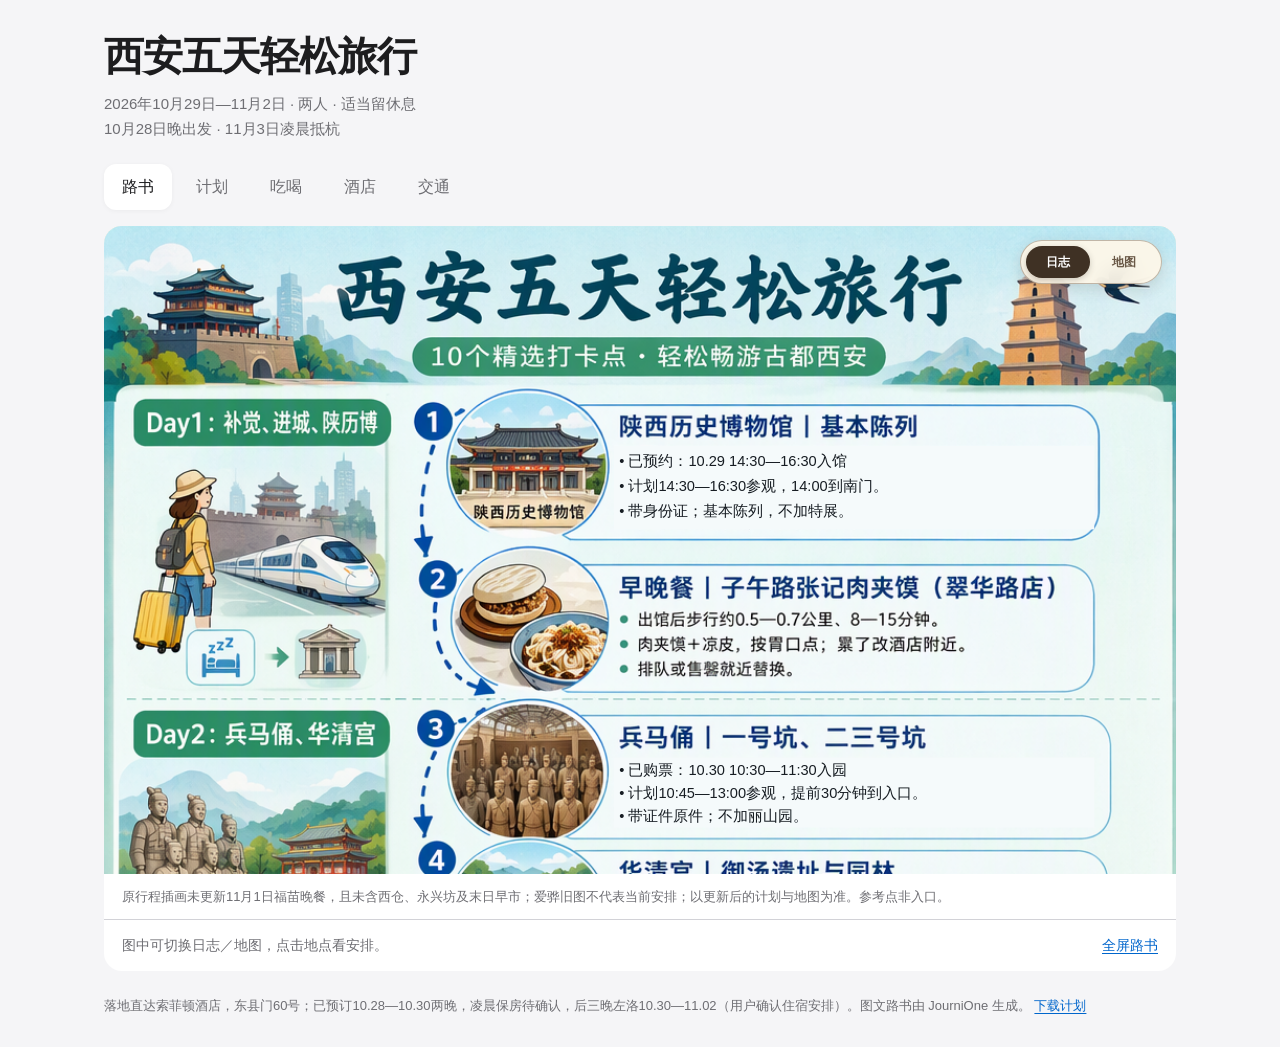
==== commit e4112cd9: "将福苗烧烤调整至11月1日晚餐并替换爱骅" ====
--- a/xian-roadbook/index.html
+++ b/xian-roadbook/index.html
@@ -29,8 +29,8 @@
 <main>
 <section id="journal" role="tabpanel" aria-labelledby="tab-journal">
 <div class="viewer">
-<iframe id="roadbook-frame" src="roadbook.html?v=fumiao-20261030" title="西安交互路书与地图"></iframe>
-<p style="margin:0;padding:12px 18px;color:var(--muted);font-size:13px">原行程插画未含福苗晚餐、周日西仓、永兴坊及末日早市；以更新后的计划与地图为准。参考点非入口。</p><div class="viewer-tools"><span>图中可切换日志／地图，点击地点看安排。</span><a href="roadbook.html" target="_blank" rel="noopener">全屏路书</a></div>
+<iframe id="roadbook-frame" src="roadbook.html?v=fumiao-nov1-20261030" title="西安交互路书与地图"></iframe>
+<p style="margin:0;padding:12px 18px;color:var(--muted);font-size:13px">原行程插画未更新11月1日福苗晚餐，且未含西仓、永兴坊及末日早市；爱骅旧图不代表当前安排；以更新后的计划与地图为准。参考点非入口。</p><div class="viewer-tools"><span>图中可切换日志／地图，点击地点看安排。</span><a href="roadbook.html" target="_blank" rel="noopener">全屏路书</a></div>
 </div>
 </section>
 <section id="plan" role="tabpanel" aria-labelledby="tab-plan" hidden><article><h2>往返航班</h2>
@@ -77,7 +77,7 @@
 <td>10.30 周五</td>
 <td>兵马俑</td>
 <td>午餐坐休、华清宫</td>
-<td>取件、左洛入住；约20:00福苗烧烤</td>
+<td>取件、左洛入住；就近晚饭休息</td>
 </tr>
 <tr>
 <td>10.31 周六</td>
@@ -89,7 +89,7 @@
 <td>11.01 周日</td>
 <td>西仓传统集市、洒金桥午饭</td>
 <td>午休；永兴坊短逛</td>
-<td>先晚饭，18:45—19:45永宁门登城（建议）</td>
+<td>17:00福苗烧烤；18:45—19:45永宁门（建议）</td>
 </tr>
 <tr>
 <td>11.02 周一</td>
@@ -167,7 +167,7 @@
 </tr>
 </tbody></table>
 <h3 id="plan-day-2">10.30｜兵马俑、华清宫</h3>
-<p>全天临潼两景点；午餐坐休，换店入住后去福苗吃晚饭，不爬骊山、不加演出。</p>
+<p>全天临潼两景点；取件换店后就近晚饭，吃完休息。</p>
 <table>
 <thead>
 <tr>
@@ -184,7 +184,7 @@
 <tr>
 <td>08:45—10:45</td>
 <td>前往兵马俑、核验</td>
-<td>网约车优先，08:45离店暂定，目标10:15前到；出发前按实时路况复核出发时间，另留30—45分钟步行检票。</td>
+<td>08:15—08:45预留索菲顿退房、寄存及候车；先确认可寄存至晚间。网约车08:45离店暂定，目标10:15到兵马俑，另留30—45分钟步行检票；路况变化则提前。</td>
 </tr>
 <tr>
 <td>10:45—13:00</td>
@@ -212,14 +212,14 @@
 <td>网约车回索菲顿取寄存行李，再去左洛入住；16:45—19:30为交通、取件和入住规划窗口，按路况复核，超时顺延晚饭，不压缩取件与入住。</td>
 </tr>
 <tr>
-<td>19:30—21:00</td>
-<td>去福苗莲湖路店、晚餐</td>
-<td>19:30左洛出发，20:00—21:00用餐为建议；打车含候车先留30分钟，非实测。莲湖路55号，烤羊肉、肉筋、蒜瓣烤牛肉，配麻酱涮菜；两人先点小份，预算140—200元，非套餐报价。先完成左洛入住；返城晚则晚饭及返店一起顺延，疲劳改外卖或就近吃，不赶时间。 <a target="_blank" rel="noopener noreferrer" href="https://www.amap.com/place/B0FFF9L4AQ">门店导航</a></td>
-</tr>
-<tr>
-<td>21:00—21:45</td>
-<td>返回左洛、休息</td>
-<td>打车回左洛，含候车先留45分钟，非实测；晚饭晚则一起顺延，不承诺21:45一定返店，不再加夜游。</td>
+<td>19:30—20:15</td>
+<td>左洛附近晚餐</td>
+<td>就近吃，不跨区觅食；下午无酒店午休，晚饭后休息。</td>
+</tr>
+<tr>
+<td>20:15—21:00</td>
+<td>左洛休息</td>
+<td>30日步行和交通较多，不再安排夜游。</td>
 </tr>
 </tbody></table>
 <h3 id="plan-day-3">10.31｜大唐芙蓉园、大唐不夜城</h3>
@@ -284,7 +284,7 @@
 </tr>
 </tbody></table>
 <h3 id="plan-day-4">11.01｜西仓赶集、永兴坊、夜登永宁门</h3>
-<p>上午西仓与洒金桥午饭，13:00—15:00午休；下午永兴坊短逛，累了取消，17:15晚饭、18:45登城。</p>
+<p>上午西仓、洒金桥午饭，13:00—15:00午休；永兴坊短逛后，17:00福苗晚饭、18:45登城。晚饭延后就缩短或取消夜游。</p>
 <table>
 <thead>
 <tr>
@@ -319,19 +319,19 @@
 <td>15:00后从左洛出发，步行先留30分钟，非实测；逛街巷、城墙外观，小吃选一两样小份。累了直接休息，不另加书院门，不等固定演出。</td>
 </tr>
 <tr>
-<td>16:15—17:15</td>
-<td>前往爱骅总店</td>
-<td>永兴坊出发，打车或按实时导航选公交／步行；含坐休、候车先留1小时，距离待核。取消永兴坊时从左洛直接去，出发前复核时间。</td>
-</tr>
-<tr>
-<td>17:15—18:00</td>
-<td>晚餐｜爱骅裤带面馆（总店）</td>
-<td>端履门城市之心1层6号；小份油泼或三合一面，保留晚饭胃口。</td>
+<td>16:15—17:00</td>
+<td>前往福苗莲湖路店</td>
+<td>16:15离开永兴坊，打车含候车先留45分钟，非实测；取消永兴坊则从左洛直接去，按实时导航提前出发。</td>
+</tr>
+<tr>
+<td>17:00—18:00</td>
+<td>晚餐｜福苗小骆驼烧烤（莲湖路店）</td>
+<td>莲湖路55号；预计17:00—18:00，非订位时段。烤羊肉、招牌肉筋、蒜瓣烤牛肉，配麻酱涮菜；两人先点小份，预算140—200元，非套餐报价。排队或用餐延后时，先保证吃饭和休息，再按当日检票截止缩短或取消城墙夜游；返店随实际进度调整，不赶时间。 <a target="_blank" rel="noopener noreferrer" href="https://www.amap.com/place/B0FFF9L4AQ">门店导航</a></td>
 </tr>
 <tr>
 <td>18:00—18:45</td>
 <td>前往永宁门、购票检票</td>
-<td>从爱骅步行估1.3—1.8公里、25—35分钟，走不动打车；提前线上购票，18:45仅建议入场，按当日夜间开放入口和票种执行，排队久顺延。</td>
+<td>福苗莲湖路店打车到当日开放的永宁门登城口；候车、交通及检票先留45分钟，非实测，距离待实时导航核验。18:45仅建议入场；排队或用餐延后时，先保证吃饭和休息，再按当日检票截止缩短或取消城墙夜游；返店随实际进度调整，不赶时间。</td>
 </tr>
 <tr>
 <td>18:45—19:45</td>
@@ -341,10 +341,9 @@
 <tr>
 <td>19:45—20:30</td>
 <td>回酒店、整理行李</td>
-<td>同门下墙后打车回左洛，先留45分钟，出发前看实时路况复核；准备翌日返程。</td>
-</tr>
-</tbody></table>
-<p>西安博物院、小雁塔已于10.29去过，不再安排。广仁寺、兴庆宫仅作替换参考，不叠加本日路线。</p>
+<td>同门下墙后打车回左洛，先留45分钟，出发前看实时路况复核；准备翌日返程。 晚饭或夜游延后时按实际进度返店。</td>
+</tr>
+</tbody></table>
 <h3 id="plan-day-5">11.02｜东仓门早市、晚班机返程</h3>
 <p>JD5301 21:55从西安T3起飞，11.03 00:15抵达杭州T3；早市后回酒店休息、退房，建议19:00前到机场。</p>
 <table>
@@ -461,7 +460,7 @@
 <p><strong>安排：11.01 15:30—16:15。预约日：街区短逛不预订演出，商户消费另计。</strong></p>
 <ul>
 <li><strong>推荐理由</strong>：左洛酒店在永兴坊后门一带，方便午休后短逛，看看陕西小吃与街区风貌。</li>
-<li><strong>怎么玩</strong>：街巷和中山门附近外观选一小段；小吃一两样小份共享，保留17:15爱骅晚饭。</li>
+<li><strong>怎么玩</strong>：街巷和中山门附近外观选一小段；小吃一两样小份共享，保留17:00福苗晚饭。</li>
 <li><strong>省力提醒</strong>：累了取消；不另加书院门，不等待固定表演，不从中山门登城，夜游仍从永宁门进入。</li>
 </ul>
 <p>来源：<a target="_blank" rel="noopener noreferrer" href="https://www.xiaohongshu.com/explore/6a72f7bf0000000027021938">小红书永兴坊逛吃体验</a>。</p>
@@ -486,7 +485,7 @@
 <ul>
 <li><strong>推荐理由</strong>：老街巷与咖啡馆、小店相连，适合把西侧晚饭前的零散时间用于短走。</li>
 <li><strong>怎么玩</strong>：沿现有西侧路线经过湘子庙街、德福巷，再到所选晚饭店；按晚饭和登城前的剩余时间取一段，不要求走完。</li>
-<li><strong>省力提醒</strong>：选西侧就取消爱骅和书院门；不默认进入湘子庙，不等网红店。时间紧或累了直接吃饭、休息。</li>
+<li><strong>省力提醒</strong>：选西侧就替换福苗晚饭，不叠加书院门；不默认进入湘子庙，不等网红店。时间紧或累了直接吃饭、休息。</li>
 </ul>
 <p>来源：<a target="_blank" rel="noopener noreferrer" href="https://beilin.xiancity.cn/system/2024/09/10/031158814.shtml">碑林区融媒体德福巷介绍</a>。</p>
 <h3>东仓门早市</h3>
@@ -593,8 +592,8 @@
 </tr>
 <tr>
 <td>10.30</td>
-<td>午餐临潼坐休；左洛入住后，约20:00福苗莲湖路店晚饭</td>
-<td>先取行李、入住；晚到顺延，疲劳就近吃；不额外加餐。</td>
+<td>早餐就近；午餐临潼坐休；左洛入住后就近晚饭</td>
+<td>回城晚则顺延，不跨区找店，吃完休息。</td>
 </tr>
 <tr>
 <td>10.31</td>
@@ -603,8 +602,8 @@
 </tr>
 <tr>
 <td>11.01</td>
-<td>洒金桥附近选一家午餐；永兴坊小份尝味；17:15爱骅裤带面</td>
-<td>午饭不串店；永兴坊不吃撑，保留晚饭；先晚饭后登城。</td>
+<td>洒金桥午餐；永兴坊小份尝味；17:00—18:00福苗莲湖路店</td>
+<td>替换爱骅；晚饭延后缩短或取消夜游，不赶饭点。</td>
 </tr>
 <tr>
 <td>11.02</td>
@@ -612,7 +611,8 @@
 <td>15:30取行李，16:30前地铁／17:00前打车；出发前按实时路况复核。</td>
 </tr>
 </tbody></table>
-<h3>10月30日晚餐：福苗小骆驼莲湖路店</h3>
+<p>餐馆参考共43条，含同店不同用途；旧视频与评论仅作参考，现时营业待核。</p>
+<h3>11月1日晚餐：福苗小骆驼莲湖路店</h3>
 <table>
 <thead>
 <tr>
@@ -626,12 +626,11 @@
 <td>福苗小骆驼烧烤（莲湖路店）</td>
 <td>莲湖路55号；<a target="_blank" rel="noopener noreferrer" href="https://www.amap.com/place/B0FFF9L4AQ">高德门店</a></td>
 <td>烤羊肉、招牌肉筋、蒜瓣烤牛肉；麻酱涮菜，桂花凉糕共享</td>
-<td>左洛入住后出发，预计20:00—21:00；两人预算140—200元，非套餐报价</td>
-</tr>
-</tbody></table>
-<p>平台称“莲湖路老店”，列11:00—次日00:00；出发前复核营业与等位，未订位。晚到则用餐、返店一起顺延；疲劳就近吃。该店为用户指定，不计入君在西安探店统计。<a target="_blank" rel="noopener noreferrer" href="https://gs.ctrip.com/html5/you/foods/fooddetail/7/5069392.html">菜单与营业参考</a>。</p>
+<td>预计17:00—18:00，替换爱骅；两人预算140—200元，非套餐报价</td>
+</tr>
+</tbody></table>
+<p>平台称“莲湖路老店”，列11:00—次日00:00；出发前复核营业与等位，未订位。排队或用餐延后，缩短或取消城墙夜游，返店按实际进度。用户指定，不计入君在西安探店统计。<a target="_blank" rel="noopener noreferrer" href="https://gs.ctrip.com/html5/you/foods/fooddetail/7/5069392.html">菜单与营业参考</a>。</p>
 
-<p>餐馆参考共43条，含同店不同用途；旧视频与评论仅作参考，现时营业待核。</p>
 <h3>东仓门早市早餐参考</h3>
 <p><strong>11.02 07:45—08:35</strong>，只逛一处；睡眠不足、下雨或不能07:15出门就改酒店附近早餐，不顺延返店和退房。胡辣汤或油茶麻花二选一，配菜盒、小份甑糕共享；两人预算30—50元，非实时报价。</p>
 <table>
@@ -721,7 +720,7 @@
 <td>爱骅裤带面馆（总店）</td>
 <td>油泼裤带面、三合一面</td>
 <td>碑林区端履门 <strong>城市之心 1 层 6 号</strong>；<a target="_blank" rel="noopener noreferrer" href="https://www.amap.com/place/B0KG57GAJV">高德定位</a>、<a target="_blank" rel="noopener noreferrer" href="https://gs.ctrip.com/html5/you/foods/fooddetail/100057/16573410.html">携程菜单</a></td>
-<td>顺路补充；11.01登城前晚饭。</td>
+<td>顺路备选；11.01晚餐已改福苗，不另加一餐。</td>
 </tr>
 <tr>
 <td>秦豫肉夹馍（东木头市店）</td>
@@ -942,7 +941,7 @@
 <td>裤带面 · 爱骅裤带面馆（总店）</td>
 <td>油泼裤带面或三合一</td>
 <td><strong>端履门城市之心 1 层 6 号</strong></td>
-<td>11.01 东侧线，按当前门牌导航。 <a target="_blank" rel="noopener noreferrer" href="https://www.amap.com/place/B0KG57GAJV">高德定位</a> <a target="_blank" rel="noopener noreferrer" href="https://gs.ctrip.com/html5/you/foods/fooddetail/100057/16573410.html">菜品参考</a></td>
+<td>备选；11.01已改福苗，不另加一餐。按当前门牌导航。 <a target="_blank" rel="noopener noreferrer" href="https://www.amap.com/place/B0KG57GAJV">高德定位</a> <a target="_blank" rel="noopener noreferrer" href="https://gs.ctrip.com/html5/you/foods/fooddetail/100057/16573410.html">菜品参考</a></td>
 </tr>
 <tr>
 <td>裤带面 · 郭老三面庄·biangbiang 面（大雁塔店）</td>
@@ -1216,11 +1215,6 @@
 <td>距离待实时导航核验</td>
 <td>网约车回索菲顿取件，再到左洛入住；16:45—19:30为规划窗口，交通超时则顺延晚饭，不压缩取件与入住。</td>
 </tr>
-<tr>
-<td>左洛→福苗莲湖路店→左洛（夜间另线）</td>
-<td>往返道路距离待实时导航核验</td>
-<td>19:30入住后出发先留30分钟；20:00—21:00晚饭，21:00后返左洛先留45分钟。先完成左洛入住；返城晚则晚饭及返店一起顺延，疲劳改外卖或就近吃，不赶时间。</td>
-</tr>
 </tbody></table>
 <h3>第三天 芙蓉园与不夜城</h3>
 <table>
@@ -1287,14 +1281,14 @@
 <td>15:00后出发先留30分钟；15:30—16:15短逛。酒店在永兴坊后门一带，入口和实际步行按导航核对。</td>
 </tr>
 <tr>
-<td>永兴坊→爱骅总店</td>
-<td>距离待实时导航核验</td>
-<td>16:15后打车或按导航选择公交／步行，含坐休候车留1小时；17:15晚饭。取消永兴坊则从左洛直接去。</td>
-</tr>
-<tr>
-<td>爱骅总店→永宁门登城口</td>
-<td>步行约1.3—1.8公里</td>
-<td>25—35分钟；18:00离店，含检票留至18:45，走不动打车。</td>
+<td>永兴坊→福苗莲湖路店</td>
+<td>道路距离待实时导航核验</td>
+<td>16:15离开永兴坊，打车含候车先留45分钟，非实测；取消永兴坊则从左洛直接去，按实时导航提前出发。</td>
+</tr>
+<tr>
+<td>福苗莲湖路店→永宁门登城口</td>
+<td>道路距离待实时导航核验</td>
+<td>18:00离店，打车含候车、检票先留45分钟，非实测；排队或用餐延后时，先保证吃饭和休息，再按当日检票截止缩短或取消城墙夜游；返店随实际进度调整，不赶时间。</td>
 </tr>
 <tr>
 <td>永宁门城墙→同门下墙</td>
@@ -1304,7 +1298,7 @@
 <tr>
 <td>永宁门→左洛</td>
 <td>距离待实时导航核验</td>
-<td>打车先留45分钟，按当晚路况复核。</td>
+<td>打车先留45分钟，按当晚路况复核；晚饭或夜游延后，返店随实际进度。</td>
 </tr>
 </tbody></table>
 <p>上午往返与午休后行程分开显示；地图参考点与虚线不代表真实道路或测距。</p>
@@ -1355,9 +1349,9 @@
 <li><p><a target="_blank" rel="noopener noreferrer" href="https://www.openstreetmap.org/way/59868465">11月1日上午｜西仓街巷参考点</a>
 午饭在洒金桥附近选一家，返左洛午休；上午不连下午。</p>
 </li>
-<li><p><a target="_blank" rel="noopener noreferrer" href="https://www.google.com/maps/dir/34.2664678,108.9654290/34.2581002,108.9490496/34.2520963,108.9423687">11月1日下午｜永兴坊、爱骅、永宁门</a>
+<li><p><a target="_blank" rel="noopener noreferrer" href="https://www.google.com/maps/dir/34.2664678,108.9654290/34.2716546,108.9369384/34.2520963,108.9423687">11月1日下午｜永兴坊、福苗、永宁门</a>
 永兴坊为街区参考点，非固定入口。新点来源：© OpenStreetMap contributors。
-单点：<a target="_blank" rel="noopener noreferrer" href="https://www.google.com/maps/search/?api=1&query=34.2581002,108.9490496">晚餐｜爱骅裤带面馆（总店）</a> · <a target="_blank" rel="noopener noreferrer" href="https://www.google.com/maps/search/?api=1&query=34.2520963,108.9423687">永宁门城墙夜游</a></p>
+单点：<a target="_blank" rel="noopener noreferrer" href="https://www.google.com/maps/search/?api=1&query=34.2716546,108.9369384">晚餐｜福苗小骆驼烧烤（莲湖路店）</a> · <a target="_blank" rel="noopener noreferrer" href="https://www.google.com/maps/search/?api=1&query=34.2520963,108.9423687">永宁门城墙夜游</a></p>
 </li>
 <li><p><a target="_blank" rel="noopener noreferrer" href="https://www.google.com/maps/search/?api=1&query=34.4436933,108.7641715">11月2日｜晚班机返程</a>
 单点：<a target="_blank" rel="noopener noreferrer" href="https://www.google.com/maps/search/?api=1&query=34.4436933,108.7641715">西安咸阳国际机场返程</a></p>
@@ -1367,7 +1361,7 @@
 </main>
 <footer>落地直达索菲顿酒店，东县门60号；已预订10.28—10.30两晚，凌晨保房待确认，后三晚左洛10.30—11.02（用户确认住宿安排）。图文路书由 JourniOne 生成。 <a href="西安旅行计划.md" download>下载计划</a></footer>
 <dialog id="point-detail" aria-labelledby="detail-title"><div class="dialog-top"><h2 id="detail-title"></h2><button class="close" type="button" aria-label="关闭地点详情">×</button></div><p class="detail-time" id="detail-time"></p><p id="detail-description"></p><p id="detail-address"></p><a id="detail-map" target="_blank" rel="noopener noreferrer">地图导航</a></dialog>
-<script id="trip-data" type="application/json">[{"id":"day-1-airport","title":"GS7638抵达西安T3","description":"10.28 21:50杭州萧山T3起飞，10.29 00:20抵达西安咸阳T3；取行李先留30分钟，出站慢则顺延接车。","location":{"name":"西安咸阳国际机场","address":"西安咸阳国际机场 T3 航站楼（坐标仍为机场整体锚点）","lng":108.7641715,"lat":34.4436933,"coordinate_system":"WGS84","source_url":"https://www.amap.com/place/B038E02IJ0","coordinate_scope":"机场整体锚点；非航站楼或接机点"},"date":"2026-10-29","schedule":{"timingType":"fixed_range","source":"mixed_user_ticket_and_planning_estimate","startLocal":"00:20","endLocal":"00:50","durationMinutes":30}},{"id":"day-1-city-hotel","title":"接车进城、市区酒店入住","description":"索菲顿酒店（西安钟鼓楼店），西安市东县门60号（TourMind地址资料，10.25复核）。网约车或正规出租车直接到店；车程先留60—90分钟，候车、入住另计，02:30为规划值。已预订10.28—10.30两晚（用户确认）；后三晚改住左洛，提前确认凌晨入住、晚点保房；接送及费用待确认。","location":null,"date":"2026-10-29","schedule":{"timingType":"flexible","source":"planning_estimate","startLocal":"00:50","endLocal":"02:30","durationMinutes":100}},{"id":"day-1-sleep","title":"补觉、洗漱","description":"保留约8小时；晚点就顺延起床，减少上午活动，不为吃饭绕路。陕博按成功预约场次处理。","location":null,"date":"2026-10-29","schedule":{"timingType":"flexible","source":"planning_estimate","startLocal":"02:30","endLocal":"10:30","durationMinutes":480}},{"id":"day-1-brunch","title":"酒店附近早午餐","description":"就近选一家，不排早市、不退房。","location":null,"date":"2026-10-29","schedule":{"timingType":"flexible","source":"planning_estimate","startLocal":"10:30","endLocal":"11:30","durationMinutes":60}},{"id":"day-1-morning-rest","title":"酒店休息","description":"已在市区，不再安排进城或换店。","location":null,"date":"2026-10-29","schedule":{"timingType":"flexible","source":"planning_estimate","startLocal":"11:30","endLocal":"12:15","durationMinutes":45}},{"id":"day-1-light-lunch","title":"轻午餐、出门准备","description":"早午餐吃饱可不加餐，带身份证和饮水。","location":null,"date":"2026-10-29","schedule":{"timingType":"flexible","source":"planning_estimate","startLocal":"12:15","endLocal":"13:15","durationMinutes":60}},{"id":"day-1-history-transfer","title":"前往陕历博、排队","description":"暂按13:15离店，目标14:00到本馆南门，14:30入馆；出发前按实时路况复核交通时间。","location":null,"date":"2026-10-29","schedule":{"timingType":"flexible","source":"planning_estimate","startLocal":"13:15","endLocal":"14:30","durationMinutes":75}},{"id":"day-1-history","title":"陕西历史博物馆｜基本陈列","description":"已预约（10.24用户确认）：10.29 14:30—16:30入馆。计划14:30—16:30参观基本陈列，16:30为建议结束时间；带身份证，目标14:00到本馆南门。","location":{"name":"陕西历史博物馆本馆","address":"小寨东路91号；地图锚点为南门","lng":108.9506632,"lat":34.2250404,"coordinate_system":"WGS84","source_url":"https://www.amap.com/place/B0FFFVOCLC","coordinate_scope":"本馆南门入口锚点"},"date":"2026-10-29","schedule":{"timingType":"flexible","source":"planning_estimate","startLocal":"14:30","endLocal":"16:30","durationMinutes":120}},{"id":"day-1-zhang","title":"早晚餐｜子午路张记肉夹馍（翠华路店）","description":"出馆后步行约0.5—0.7公里、8—15分钟。肉夹馍＋凉皮，按胃口点；累了改酒店附近。排队或售罄就近替换。","location":{"name":"子午路张记肉夹馍（翠华路店）","address":"翠华路挚友大厦一层；高德翠花南路229号，部分资料227号","lng":108.952061,"lat":34.2219736,"coordinate_system":"WGS84","source_url":"https://www.amap.com/place/B001D07BBR","coordinate_scope":"地点锚点"},"date":"2026-10-29","schedule":{"timingType":"flexible","source":"planning_estimate","startLocal":"16:45","endLocal":"17:30","durationMinutes":45}},{"id":"day-1-hotel-return","title":"回酒店休息","description":"已于凌晨入住，无需再次办理。回程先留45分钟，出发前看实时路况复核；饿了再就近补餐。","location":null,"date":"2026-10-29","schedule":{"timingType":"flexible","source":"planning_estimate","startLocal":"17:30","endLocal":"18:15","durationMinutes":45}},{"id":"day-1-rest","title":"酒店休息","description":"已在市区，不再安排进城或换店。","location":null,"date":"2026-10-29","schedule":{"timingType":"flexible","source":"planning_estimate","startLocal":"18:15","endLocal":"21:00","durationMinutes":165}},{"id":"day-2-breakfast","title":"索菲顿附近早餐、准备退房","description":"索菲顿附近快吃；07:30—08:15早餐，08:15—08:45预留退房、寄存与候车。先确认可寄存至晚间；不能寄存则提前安排正规寄存，重新核对离店时间。","location":null,"date":"2026-10-30","schedule":{"timingType":"flexible","source":"planning_estimate","startLocal":"07:30","endLocal":"08:15","durationMinutes":45}},{"id":"day-2-transfer","title":"前往兵马俑、核验","description":"08:15—08:45预留索菲顿退房、寄存及候车；先确认可寄存至晚间。网约车08:45离店暂定，目标10:15到兵马俑，另留30—45分钟步行检票；路况变化则提前。","location":null,"date":"2026-10-30","schedule":{"timingType":"flexible","source":"planning_estimate","startLocal":"08:45","endLocal":"10:45","durationMinutes":120}},{"id":"day-2-warriors","title":"兵马俑｜一号坑、二三号坑","description":"门票已购买（10.23用户确认）；10.30 10:30—11:30为订单入园时段。计划10:45入园、13:00结束；按订单时段提前30分钟到入口，带证件原件。不加丽山园。","location":{"name":"秦始皇兵马俑博物馆","address":"临潼区秦陵北路，兵马俑博物馆入口","lng":109.2768802,"lat":34.3875728,"coordinate_system":"WGS84","source_url":"https://www.amap.com/place/B0FFGXMLTU","coordinate_scope":"地点锚点"},"date":"2026-10-30","schedule":{"timingType":"flexible","source":"planning_estimate","startLocal":"10:45","endLocal":"13:00","durationMinutes":135}},{"id":"day-2-lunch","title":"出口附近午餐、坐休","description":"选择正规明码标价面食店；保留坐休，不串店。","location":null,"date":"2026-10-30","schedule":{"timingType":"flexible","source":"planning_estimate","startLocal":"13:00","endLocal":"14:00","durationMinutes":60}},{"id":"day-2-huaqing-transfer","title":"前往华清宫","description":"公路先按约9—11公里估，网约车20—30分钟，含候车与检票留45分钟。导航华清宫开放检票口。","location":null,"date":"2026-10-30","schedule":{"timingType":"flexible","source":"planning_estimate","startLocal":"14:00","endLocal":"14:45","durationMinutes":45}},{"id":"day-2-huaqing","title":"华清宫｜御汤遗址与园林","description":"建议10.29购买10.30华清宫景区票（非放票日承诺），到访前核对截止检票及入口。御汤遗址、园林、五间厅为主；不爬骊山、不另加长恨歌或12·12演出。","location":{"name":"华清宫","address":"西安市临潼区华清路38号，按当天开放检票口导航","coordinate_status":"verified","source_url":"https://maps.google.com/?cid=5510990699832257755&g_mp=Cidnb29nbGUubWFwcy5wbGFjZXMudjEuUGxhY2VzLlNlYXJjaFRleHQQAhgEIAA","lng":109.21347650000001,"lat":34.3642298,"coordinate_system":"WGS84","coordinate_scope":"景区整体锚点，非检票口"},"date":"2026-10-30","schedule":{"timingType":"flexible","source":"planning_estimate","startLocal":"14:45","endLocal":"16:45","durationMinutes":120}},{"id":"day-2-return","title":"华清宫→索菲顿取件→左洛入住","description":"网约车回索菲顿取寄存行李，再去左洛入住；16:45—19:30为交通、取件和入住规划窗口，按路况复核，超时顺延晚饭，不压缩取件与入住。","location":null,"date":"2026-10-30","schedule":{"timingType":"flexible","source":"planning_estimate","startLocal":"16:45","endLocal":"19:30","durationMinutes":165}},{"id":"day-2-fumiao","title":"晚餐｜福苗小骆驼烧烤（莲湖路店）","description":"19:30左洛出发，20:00—21:00用餐为建议；打车含候车先留30分钟，非实测。莲湖路55号，烤羊肉、肉筋、蒜瓣烤牛肉，配麻酱涮菜；两人先点小份，预算140—200元，非套餐报价。先完成左洛入住；返城晚则晚饭及返店一起顺延，疲劳改外卖或就近吃，不赶时间。","location":{"name":"福苗小骆驼烧烤（莲湖路店）","address":"西安市莲湖区莲湖路55号","lat":34.2716546,"lng":108.9369384,"coordinate_system":"WGS84","source_url":"https://www.amap.com/place/B0FFF9L4AQ","coordinate_scope":"门店位置参考点，非入口；实际按分店完整地址导航","coordinate_provenance":{"provider":"Amap place B0FFF9L4AQ","verified_at":"2026-10-30","original":{"lat":34.270063,"lng":108.941581,"system":"GCJ02"},"method":"10-iteration inverse WGS84-to-GCJ02 standard offset; approximate display anchor, not surveyed","coordinate_docs":"https://lbs.amap.com/faq/tools/map-transformation/coordinate-related"}},"date":"2026-10-30","schedule":{"timingType":"flexible","source":"planning_estimate","startLocal":"20:00","endLocal":"21:00","durationMinutes":60}},{"id":"day-2-rest","title":"返回左洛、休息","description":"打车回左洛，含候车先留45分钟，非实测；晚饭晚则一起顺延，不承诺21:45一定返店，不再加夜游。","location":null,"date":"2026-10-30","schedule":{"timingType":"flexible","source":"planning_estimate","startLocal":"21:00","endLocal":"21:45","durationMinutes":45}},{"id":"day-3-morning","title":"睡醒早餐、自由休息","description":"酒店附近活动；不补排其他大景点。 10.30晚起住左洛；酒店端距离、地铁接入与离店时刻按新酒店实时导航复核。","location":null,"date":"2026-10-31","schedule":{"timingType":"flexible","source":"planning_estimate","startLocal":"09:00","endLocal":"12:00","durationMinutes":180}},{"id":"day-3-lunch","title":"住宿区午餐","description":"就近用餐，酒店附近就近选店。","location":null,"date":"2026-10-31","schedule":{"timingType":"flexible","source":"planning_estimate","startLocal":"12:00","endLocal":"13:00","durationMinutes":60}},{"id":"day-3-nap","title":"午休","description":"保留一小时休息；按体力延长并缩短园内路线。 10.30晚起住左洛；酒店端距离、地铁接入与离店时刻按新酒店实时导航复核。","location":null,"date":"2026-10-31","schedule":{"timingType":"flexible","source":"planning_estimate","startLocal":"13:00","endLocal":"14:00","durationMinutes":60}},{"id":"day-3-furong-transfer","title":"前往大唐芙蓉园西门、检票","description":"首选网约车，暂留1小时含候车、检票；出发前按实时导航复核出发时间与地铁接入。西门为御苑门。","location":null,"date":"2026-10-31","schedule":{"timingType":"flexible","source":"planning_estimate","startLocal":"14:00","endLocal":"15:00","durationMinutes":60}},{"id":"day-3-furong","title":"大唐芙蓉园｜西门进出短线","description":"建议10.30购买10.31景区票，按当日票种和开放公告入园；西门御苑门→紫云楼周边→芙蓉湖局部→西门，不绕全湖，不另排演出。官方地址芙蓉西路99号；坐标仅景区锚点，按西门导航。","location":{"name":"大唐芙蓉园","address":"西安市雁塔区芙蓉西路99号，西门御苑门","coordinate_status":"verified","source_url":"https://maps.google.com/?cid=1313955705638594756&g_mp=Cidnb29nbGUubWFwcy5wbGFjZXMudjEuUGxhY2VzLlNlYXJjaFRleHQQAhgEIAA","lng":108.9747383,"lat":34.2123098,"coordinate_system":"WGS84","coordinate_scope":"景区整体锚点，非检票口"},"date":"2026-10-31","schedule":{"timingType":"flexible","source":"planning_estimate","startLocal":"15:00","endLocal":"17:15","durationMinutes":135}},{"id":"day-3-dinner-transfer","title":"前往大悦城","description":"从芙蓉园西门到大悦城，步行估1.2—1.8公里、25—35分钟，找B1店铺另留10分钟；累了短程打车。","location":null,"date":"2026-10-31","schedule":{"timingType":"flexible","source":"planning_estimate","startLocal":"17:15","endLocal":"18:00","durationMinutes":45}},{"id":"day-3-huiji","title":"晚餐｜惠记粉汤羊血（大悦城店）","description":"慈恩西路69号，大悦城B1-95；小碗粉汤羊血，干饼按胃口加。排队久就商场内替换，不加串店。","location":{"name":"惠记粉汤羊血（西安大悦城店）","address":"慈恩西路69号，西安大悦城B1-95","coordinate_status":"needs_verification","source_url":"https://www.amap.com/place/B0FFIS0P13"},"date":"2026-10-31","schedule":{"timingType":"flexible","source":"planning_estimate","startLocal":"18:00","endLocal":"18:45","durationMinutes":45}},{"id":"day-3-square","title":"大雁塔南广场｜塔外观","description":"大悦城步行约0.3—0.5公里、5—10分钟；不登塔。","location":{"name":"大雁塔南广场","address":"雁塔区大雁塔南侧广场","lng":108.9594954,"lat":34.2174393,"coordinate_system":"WGS84","source_url":"https://www.amap.com/place/B001D12PCJ","coordinate_scope":"地点锚点"},"date":"2026-10-31","schedule":{"timingType":"flexible","source":"planning_estimate","startLocal":"18:55","endLocal":"19:10","durationMinutes":15}},{"id":"day-3-night","title":"大唐不夜城北段","description":"从南广场进入北段，短逛后折返；不追全街演出，周末人多时缩短。","location":{"name":"大唐不夜城·贞观之治雕像群","address":"大唐不夜城北段","lng":108.959442,"lat":34.2120614,"coordinate_system":"WGS84","source_url":"https://www.amap.com/place/B0FFLQE8IX","coordinate_scope":"北段雕像群锚点；不是全街区范围"},"date":"2026-10-31","schedule":{"timingType":"flexible","source":"planning_estimate","startLocal":"19:10","endLocal":"20:00","durationMinutes":50}},{"id":"day-3-return","title":"返回酒店","description":"先走到允许上车处；回酒店暂留1小时，出发前按实时路况复核。当天只排芙蓉园＋不夜城。","location":null,"date":"2026-10-31","schedule":{"timingType":"flexible","source":"planning_estimate","startLocal":"20:00","endLocal":"21:00","durationMinutes":60}},{"id":"day-4-breakfast","title":"酒店附近早餐","description":"左洛附近快吃；08:45离店，先留45分钟候车与交通，09:30到西仓为规划目标，非实测。","location":null,"date":"2026-11-01","schedule":{"timingType":"flexible","source":"planning_estimate","startLocal":"08:00","endLocal":"08:45","durationMinutes":45}},{"id":"day-4-xicang","title":"西仓传统集市","description":"逛西仓南巷及周边街巷，花鸟、旧书旧物为主；周四、周日上午集市。只逛一段，拥挤就缩短；不把文创公园当成传统集市入口。","location":{"name":"西仓传统集市","address":"西仓南巷及周边街巷","lat":34.265566,"lng":108.9305192,"coordinate_system":"WGS84","source_url":"https://www.openstreetmap.org/way/59868465","coordinate_scope":"西仓南巷街巷参考点，非固定入口或摊位","coordinate_provenance":{"provider":"OpenStreetMap Nominatim","osm_type":"way","osm_id":59868465,"verified_at":"2026-10-30","method":"Nominatim JSON representative lat/lon; WGS84, no coordinate conversion","display_name":"西仓南巷, 学习巷社区, 北院门街道, 莲湖区, 西安市, 陕西省, 710002, 中国"}},"date":"2026-11-01","schedule":{"timingType":"flexible","source":"planning_estimate","startLocal":"09:30","endLocal":"10:30","durationMinutes":60}},{"id":"day-4-lunch","title":"洒金桥附近午餐","description":"选一家主餐，不串店，具体门店现场选择；10:30后步行与找店先留30分钟，12:00后返左洛，交通先留1小时。","location":null,"date":"2026-11-01","schedule":{"timingType":"flexible","source":"planning_estimate","startLocal":"11:00","endLocal":"12:00","durationMinutes":60}},{"id":"day-4-nap","title":"酒店午休","description":"回左洛保留两小时午休；疲劳则取消下午永兴坊。","location":null,"date":"2026-11-01","schedule":{"timingType":"flexible","source":"planning_estimate","startLocal":"13:00","endLocal":"15:00","durationMinutes":120}},{"id":"day-4-yongxing","title":"永兴坊短逛","description":"15:00后从左洛出发，步行先留30分钟，非实测；逛街巷、城墙外观，小吃选一两样小份。累了直接休息，不另加书院门，不等固定演出。","location":{"name":"永兴坊","address":"中山门内永兴坊街区","lat":34.2664678,"lng":108.965429,"coordinate_system":"WGS84","source_url":"https://www.openstreetmap.org/way/376248518","coordinate_scope":"永兴坊街区参考点，非商户或检票口","coordinate_provenance":{"provider":"OpenStreetMap Nominatim","osm_type":"way","osm_id":376248518,"verified_at":"2026-10-30","method":"Nominatim JSON representative lat/lon; WGS84, no coordinate conversion","display_name":"永兴坊, 化育巷, 中山门街道, 新城区, 西安市, 陕西省, 710005, 中国"}},"date":"2026-11-01","schedule":{"timingType":"flexible","source":"planning_estimate","startLocal":"15:30","endLocal":"16:15","durationMinutes":45}},{"id":"day-4-dinner-transfer","title":"前往爱骅总店","description":"永兴坊出发，打车或按实时导航选公交／步行；含坐休、候车先留1小时，距离待核。取消永兴坊时从左洛直接去，出发前复核时间。","location":null,"date":"2026-11-01","schedule":{"timingType":"flexible","source":"planning_estimate","startLocal":"16:15","endLocal":"17:15","durationMinutes":60}},{"id":"day-4-aihua","title":"晚餐｜爱骅裤带面馆（总店）","description":"端履门城市之心1层6号；小份油泼或三合一面，保留晚饭胃口。","location":{"name":"爱骅裤带面馆（总店）","address":"端履门城市之心1层6号","lng":108.9490496,"lat":34.2581002,"coordinate_system":"WGS84","source_url":"https://www.amap.com/place/B0KG57GAJV","coordinate_scope":"地点锚点"},"date":"2026-11-01","schedule":{"timingType":"flexible","source":"planning_estimate","startLocal":"17:15","endLocal":"18:00","durationMinutes":45}},{"id":"day-4-wall-transfer","title":"前往永宁门、购票检票","description":"从爱骅步行估1.3—1.8公里、25—35分钟，走不动打车；提前线上购票，18:45仅建议入场，按当日夜间开放入口和票种执行，排队久顺延。","location":null,"date":"2026-11-01","schedule":{"timingType":"flexible","source":"planning_estimate","startLocal":"18:00","endLocal":"18:45","durationMinutes":45}},{"id":"day-4-wall","title":"永宁门城墙夜游","description":"建议11.01白天确认并购买11.01晚间可用的登城票，按当日开放检票口入场；走20—25分钟折返，同门下墙。普通登城票不代表含梦长安演出；大雨、大风取消。","location":{"name":"西安城墙·永宁门登城入口","address":"西安城墙南门永宁门","lng":108.9423687,"lat":34.2520963,"coordinate_system":"WGS84","source_url":"https://www.amap.com/place/B001D02131","coordinate_scope":"永宁门登城入口锚点"},"date":"2026-11-01","schedule":{"timingType":"flexible","source":"planning_estimate","startLocal":"18:45","endLocal":"19:45","durationMinutes":60}},{"id":"day-4-return","title":"回酒店、整理行李","description":"同门下墙后打车回左洛，先留45分钟，出发前看实时路况复核；准备翌日返程。","location":null,"date":"2026-11-01","schedule":{"timingType":"flexible","source":"planning_estimate","startLocal":"19:45","endLocal":"20:30","durationMinutes":45}},{"id":"day-5-morning-out","title":"前往东仓门早市","description":"从左洛酒店出发，单程先留30分钟；交通和公里数按新酒店实时核对，不带行李赶早市。睡眠不足、下雨或不能07:15出门则取消，改酒店附近早餐；不顺延返店、退房。","location":null,"date":"2026-11-02","schedule":{"timingType":"flexible","source":"planning_estimate","startLocal":"07:15","endLocal":"07:45","durationMinutes":30}},{"id":"day-5-morning-market","title":"东仓门早市｜早餐、短逛","description":"胡辣汤或油茶麻花二选一，配菜盒，小份甑糕共享；两人预算30—50元，非实时报价。睡眠不足、下雨或不能07:15出门则取消，改酒店附近早餐；不顺延返店、退房。 地图实体地址为东仓门26号，坐标仅市场参考点，非具体摊位入口。","location":{"name":"东仓门早市","address":"东仓门26号（百度地图实体地址，非具体摊位门牌）","lat":34.2538137,"lng":108.9565593,"coordinate_system":"WGS84","coordinate_scope":"早市位置参考点，非固定摊位或入口","source_url":"https://uri.amap.com/search?keyword=%E8%A5%BF%E5%AE%89%20%E4%B8%9C%E4%BB%93%E9%97%A8%E6%97%A9%E5%B8%82%20%E4%B8%9C%E4%BB%93%E9%97%A826%E5%8F%B7&city=%E8%A5%BF%E5%AE%89&view=map","coordinate_provenance":{"provider":"baidu_map","uid":"a6bba5b22b2accfc42d63e24","name":"东仓门早市","address":"东仓门26号","verified_at":"2026-10-27","original":{"x":12130356.79,"y":4039300.4,"system":"BD09MC"},"bd09ll":{"lng":108.96766340473499,"lat":34.258581561836166},"gcj02":{"lat":34.25225301295936,"lng":108.96125874532942},"method":"BD09MC band30 polynomial to BD09LL; analytic BD09LL to GCJ02; 10-iteration inverse GCJ02 to WGS84; approximate display anchor","projection_reference":"https://gist.github.com/chao-he/7747495","coordinate_docs":"https://lbsyun.baidu.com/skins/MySkin/resources/iframs/coordinate.html"}},"date":"2026-11-02","schedule":{"timingType":"flexible","source":"planning_estimate","startLocal":"07:45","endLocal":"08:35","durationMinutes":50}},{"id":"day-5-morning-back","title":"返回酒店","description":"回左洛酒店先留30分钟，09:05左右返店；不串第二个早市。","location":null,"date":"2026-11-02","schedule":{"timingType":"flexible","source":"planning_estimate","startLocal":"08:35","endLocal":"09:05","durationMinutes":30}},{"id":"day-5-checkout","title":"休息、整理行李、退房","description":"09:05—12:00休息、整理行李，按左洛订单规定退房，先确认可寄存至15:30；下午回左洛取件。","location":null,"date":"2026-11-02","schedule":{"timingType":"flexible","source":"planning_estimate","startLocal":"09:05","endLocal":"12:00","durationMinutes":175}},{"id":"day-5-late-flight","title":"住宿区午餐、休息或买伴手礼","description":"退房寄存后在住宿片区吃午饭、休息或买伴手礼，15:30回酒店取行李；不去远郊。","location":null,"date":"2026-11-02","schedule":{"timingType":"flexible","source":"planning_estimate","startLocal":"12:00","endLocal":"15:30","durationMinutes":210}},{"id":"day-5-airport-transfer","title":"取行李、前往机场 T3","description":"15:30—16:00取行李；16:30前乘地铁，或17:00前打车，建议19:00前到西安T3。酒店端距离、地铁接入待确认；14号线机场西站可衔接T3。网约车先留2小时含候车路况，均为规划值。","location":null,"date":"2026-11-02","schedule":{"timingType":"flexible","source":"planning_estimate","startLocal":"15:30","endLocal":"19:00","durationMinutes":210}},{"id":"day-5-airport","title":"西安咸阳国际机场返程","description":"首都航空 JD5301：11.02 21:55 西安咸阳 T3 起飞，11.03 00:15 抵达杭州萧山 T3（次日）。建议19:00前到西安T3办理值机、托运和安检，晚饭在机场解决。机场坐标仍为整体锚点。","location":{"name":"西安咸阳国际机场","address":"西安咸阳国际机场 T3 航站楼（坐标仍为机场整体锚点）","lng":108.7641715,"lat":34.4436933,"coordinate_system":"WGS84","source_url":"https://www.amap.com/place/B038E02IJ0","coordinate_scope":"机场整体锚点；非航站楼或安检口"},"date":"2026-11-02","schedule":{"timingType":"fixed_range","source":"mixed_user_ticket_and_planning_estimate","startLocal":"19:00","endLocal":"21:55","durationMinutes":175,"displayLabel":"19:00 前到 T3 · 21:55 起飞"}},{"id":"stay-sofidon-reference","title":"索菲顿酒店（西安钟鼓楼店）","description":"索菲顿，东县门60号；10.28—10.30前两晚已订。10.30早上退房寄存，晚间取件后去左洛。酒店参考点非入口。","date":"10.28—10.30","schedule":{"displayLabel":"10.28—10.30前两晚；30日晚取件后换店"},"location":{"address":"西安市东县门60号","source_url":"https://uri.amap.com/search?keyword=%E8%A5%BF%E5%AE%89%E5%B8%82%E4%B8%9C%E5%8E%BF%E9%97%A860%E5%8F%B7%20%E7%B4%A2%E8%8F%B2%E9%A1%BF%E9%85%92%E5%BA%97%EF%BC%88%E8%A5%BF%E5%AE%89%E9%92%9F%E9%BC%93%E6%A5%BC%E5%BA%97%EF%BC%89&city=%E8%A5%BF%E5%AE%89&view=map"},"map_reference":true},{"id":"stay-zuoluo-reference","title":"左洛精品酒店（西安钟鼓楼永兴坊店）","description":"后三晚10.30—11.02住左洛，用户确认住宿安排；地址西安市新城区东二路12号（永兴坊后门），用户10.29与订单核对一致。地图坐标待核，按地址导航。","date":"10.30—11.02","schedule":{"displayLabel":"后三晚住宿安排，用户10.29确认"},"location":{"address":"西安市新城区东二路12号（永兴坊后门）","source_url":"https://uri.amap.com/search?keyword=%E8%A5%BF%E5%AE%89%E5%B8%82%E6%96%B0%E5%9F%8E%E5%8C%BA%E4%B8%9C%E4%BA%8C%E8%B7%AF12%E5%8F%B7%EF%BC%88%E6%B0%B8%E5%85%B4%E5%9D%8A%E5%90%8E%E9%97%A8%EF%BC%89%20%E5%B7%A6%E6%B4%9B%E7%B2%BE%E5%93%81%E9%85%92%E5%BA%97%EF%BC%88%E8%A5%BF%E5%AE%89%E9%92%9F%E9%BC%93%E6%A5%BC%E6%B0%B8%E5%85%B4%E5%9D%8A%E5%BA%97%EF%BC%89&city=%E8%A5%BF%E5%AE%89&view=map"},"map_reference":true}]</script>
+<script id="trip-data" type="application/json">[{"id":"day-1-airport","title":"GS7638抵达西安T3","description":"10.28 21:50杭州萧山T3起飞，10.29 00:20抵达西安咸阳T3；取行李先留30分钟，出站慢则顺延接车。","location":{"name":"西安咸阳国际机场","address":"西安咸阳国际机场 T3 航站楼（坐标仍为机场整体锚点）","lng":108.7641715,"lat":34.4436933,"coordinate_system":"WGS84","source_url":"https://www.amap.com/place/B038E02IJ0","coordinate_scope":"机场整体锚点；非航站楼或接机点"},"date":"2026-10-29","schedule":{"timingType":"fixed_range","source":"mixed_user_ticket_and_planning_estimate","startLocal":"00:20","endLocal":"00:50","durationMinutes":30}},{"id":"day-1-city-hotel","title":"接车进城、市区酒店入住","description":"索菲顿酒店（西安钟鼓楼店），西安市东县门60号（TourMind地址资料，10.25复核）。网约车或正规出租车直接到店；车程先留60—90分钟，候车、入住另计，02:30为规划值。已预订10.28—10.30两晚（用户确认）；后三晚改住左洛，提前确认凌晨入住、晚点保房；接送及费用待确认。","location":null,"date":"2026-10-29","schedule":{"timingType":"flexible","source":"planning_estimate","startLocal":"00:50","endLocal":"02:30","durationMinutes":100}},{"id":"day-1-sleep","title":"补觉、洗漱","description":"保留约8小时；晚点就顺延起床，减少上午活动，不为吃饭绕路。陕博按成功预约场次处理。","location":null,"date":"2026-10-29","schedule":{"timingType":"flexible","source":"planning_estimate","startLocal":"02:30","endLocal":"10:30","durationMinutes":480}},{"id":"day-1-brunch","title":"酒店附近早午餐","description":"就近选一家，不排早市、不退房。","location":null,"date":"2026-10-29","schedule":{"timingType":"flexible","source":"planning_estimate","startLocal":"10:30","endLocal":"11:30","durationMinutes":60}},{"id":"day-1-morning-rest","title":"酒店休息","description":"已在市区，不再安排进城或换店。","location":null,"date":"2026-10-29","schedule":{"timingType":"flexible","source":"planning_estimate","startLocal":"11:30","endLocal":"12:15","durationMinutes":45}},{"id":"day-1-light-lunch","title":"轻午餐、出门准备","description":"早午餐吃饱可不加餐，带身份证和饮水。","location":null,"date":"2026-10-29","schedule":{"timingType":"flexible","source":"planning_estimate","startLocal":"12:15","endLocal":"13:15","durationMinutes":60}},{"id":"day-1-history-transfer","title":"前往陕历博、排队","description":"暂按13:15离店，目标14:00到本馆南门，14:30入馆；出发前按实时路况复核交通时间。","location":null,"date":"2026-10-29","schedule":{"timingType":"flexible","source":"planning_estimate","startLocal":"13:15","endLocal":"14:30","durationMinutes":75}},{"id":"day-1-history","title":"陕西历史博物馆｜基本陈列","description":"已预约（10.24用户确认）：10.29 14:30—16:30入馆。计划14:30—16:30参观基本陈列，16:30为建议结束时间；带身份证，目标14:00到本馆南门。","location":{"name":"陕西历史博物馆本馆","address":"小寨东路91号；地图锚点为南门","lng":108.9506632,"lat":34.2250404,"coordinate_system":"WGS84","source_url":"https://www.amap.com/place/B0FFFVOCLC","coordinate_scope":"本馆南门入口锚点"},"date":"2026-10-29","schedule":{"timingType":"flexible","source":"planning_estimate","startLocal":"14:30","endLocal":"16:30","durationMinutes":120}},{"id":"day-1-zhang","title":"早晚餐｜子午路张记肉夹馍（翠华路店）","description":"出馆后步行约0.5—0.7公里、8—15分钟。肉夹馍＋凉皮，按胃口点；累了改酒店附近。排队或售罄就近替换。","location":{"name":"子午路张记肉夹馍（翠华路店）","address":"翠华路挚友大厦一层；高德翠花南路229号，部分资料227号","lng":108.952061,"lat":34.2219736,"coordinate_system":"WGS84","source_url":"https://www.amap.com/place/B001D07BBR","coordinate_scope":"地点锚点"},"date":"2026-10-29","schedule":{"timingType":"flexible","source":"planning_estimate","startLocal":"16:45","endLocal":"17:30","durationMinutes":45}},{"id":"day-1-hotel-return","title":"回酒店休息","description":"已于凌晨入住，无需再次办理。回程先留45分钟，出发前看实时路况复核；饿了再就近补餐。","location":null,"date":"2026-10-29","schedule":{"timingType":"flexible","source":"planning_estimate","startLocal":"17:30","endLocal":"18:15","durationMinutes":45}},{"id":"day-1-rest","title":"酒店休息","description":"已在市区，不再安排进城或换店。","location":null,"date":"2026-10-29","schedule":{"timingType":"flexible","source":"planning_estimate","startLocal":"18:15","endLocal":"21:00","durationMinutes":165}},{"id":"day-2-breakfast","title":"索菲顿附近早餐、准备退房","description":"索菲顿附近快吃；07:30—08:15早餐，08:15—08:45预留退房、寄存与候车。先确认可寄存至晚间；不能寄存则提前安排正规寄存，重新核对离店时间。","location":null,"date":"2026-10-30","schedule":{"timingType":"flexible","source":"planning_estimate","startLocal":"07:30","endLocal":"08:15","durationMinutes":45}},{"id":"day-2-transfer","title":"前往兵马俑、核验","description":"08:15—08:45预留索菲顿退房、寄存及候车；先确认可寄存至晚间。网约车08:45离店暂定，目标10:15到兵马俑，另留30—45分钟步行检票；路况变化则提前。","location":null,"date":"2026-10-30","schedule":{"timingType":"flexible","source":"planning_estimate","startLocal":"08:45","endLocal":"10:45","durationMinutes":120}},{"id":"day-2-warriors","title":"兵马俑｜一号坑、二三号坑","description":"门票已购买（10.23用户确认）；10.30 10:30—11:30为订单入园时段。计划10:45入园、13:00结束；按订单时段提前30分钟到入口，带证件原件。不加丽山园。","location":{"name":"秦始皇兵马俑博物馆","address":"临潼区秦陵北路，兵马俑博物馆入口","lng":109.2768802,"lat":34.3875728,"coordinate_system":"WGS84","source_url":"https://www.amap.com/place/B0FFGXMLTU","coordinate_scope":"地点锚点"},"date":"2026-10-30","schedule":{"timingType":"flexible","source":"planning_estimate","startLocal":"10:45","endLocal":"13:00","durationMinutes":135}},{"id":"day-2-lunch","title":"出口附近午餐、坐休","description":"选择正规明码标价面食店；保留坐休，不串店。","location":null,"date":"2026-10-30","schedule":{"timingType":"flexible","source":"planning_estimate","startLocal":"13:00","endLocal":"14:00","durationMinutes":60}},{"id":"day-2-huaqing-transfer","title":"前往华清宫","description":"公路先按约9—11公里估，网约车20—30分钟，含候车与检票留45分钟。导航华清宫开放检票口。","location":null,"date":"2026-10-30","schedule":{"timingType":"flexible","source":"planning_estimate","startLocal":"14:00","endLocal":"14:45","durationMinutes":45}},{"id":"day-2-huaqing","title":"华清宫｜御汤遗址与园林","description":"建议10.29购买10.30华清宫景区票（非放票日承诺），到访前核对截止检票及入口。御汤遗址、园林、五间厅为主；不爬骊山、不另加长恨歌或12·12演出。","location":{"name":"华清宫","address":"西安市临潼区华清路38号，按当天开放检票口导航","coordinate_status":"verified","source_url":"https://maps.google.com/?cid=5510990699832257755&g_mp=Cidnb29nbGUubWFwcy5wbGFjZXMudjEuUGxhY2VzLlNlYXJjaFRleHQQAhgEIAA","lng":109.21347650000001,"lat":34.3642298,"coordinate_system":"WGS84","coordinate_scope":"景区整体锚点，非检票口"},"date":"2026-10-30","schedule":{"timingType":"flexible","source":"planning_estimate","startLocal":"14:45","endLocal":"16:45","durationMinutes":120}},{"id":"day-2-return","title":"华清宫→索菲顿取件→左洛入住","description":"网约车回索菲顿取寄存行李，再去左洛入住；16:45—19:30为交通、取件和入住规划窗口，按路况复核，超时顺延晚饭，不压缩取件与入住。","location":null,"date":"2026-10-30","schedule":{"timingType":"flexible","source":"planning_estimate","startLocal":"16:45","endLocal":"19:30","durationMinutes":165}},{"id":"day-2-dinner","title":"左洛附近晚餐","description":"就近吃，不跨区觅食；下午无酒店午休，晚饭后休息。","location":null,"date":"2026-10-30","schedule":{"timingType":"flexible","source":"planning_estimate","startLocal":"19:30","endLocal":"20:15","durationMinutes":45}},{"id":"day-2-rest","title":"左洛休息","description":"30日步行和交通较多，不再安排夜游。 10.30晚起住左洛；酒店端距离、地铁接入与离店时刻按新酒店实时导航复核。","location":null,"date":"2026-10-30","schedule":{"timingType":"flexible","source":"planning_estimate","startLocal":"20:15","endLocal":"21:00","durationMinutes":45}},{"id":"day-3-morning","title":"睡醒早餐、自由休息","description":"酒店附近活动；不补排其他大景点。 10.30晚起住左洛；酒店端距离、地铁接入与离店时刻按新酒店实时导航复核。","location":null,"date":"2026-10-31","schedule":{"timingType":"flexible","source":"planning_estimate","startLocal":"09:00","endLocal":"12:00","durationMinutes":180}},{"id":"day-3-lunch","title":"住宿区午餐","description":"就近用餐，酒店附近就近选店。","location":null,"date":"2026-10-31","schedule":{"timingType":"flexible","source":"planning_estimate","startLocal":"12:00","endLocal":"13:00","durationMinutes":60}},{"id":"day-3-nap","title":"午休","description":"保留一小时休息；按体力延长并缩短园内路线。 10.30晚起住左洛；酒店端距离、地铁接入与离店时刻按新酒店实时导航复核。","location":null,"date":"2026-10-31","schedule":{"timingType":"flexible","source":"planning_estimate","startLocal":"13:00","endLocal":"14:00","durationMinutes":60}},{"id":"day-3-furong-transfer","title":"前往大唐芙蓉园西门、检票","description":"首选网约车，暂留1小时含候车、检票；出发前按实时导航复核出发时间与地铁接入。西门为御苑门。","location":null,"date":"2026-10-31","schedule":{"timingType":"flexible","source":"planning_estimate","startLocal":"14:00","endLocal":"15:00","durationMinutes":60}},{"id":"day-3-furong","title":"大唐芙蓉园｜西门进出短线","description":"建议10.30购买10.31景区票，按当日票种和开放公告入园；西门御苑门→紫云楼周边→芙蓉湖局部→西门，不绕全湖，不另排演出。官方地址芙蓉西路99号；坐标仅景区锚点，按西门导航。","location":{"name":"大唐芙蓉园","address":"西安市雁塔区芙蓉西路99号，西门御苑门","coordinate_status":"verified","source_url":"https://maps.google.com/?cid=1313955705638594756&g_mp=Cidnb29nbGUubWFwcy5wbGFjZXMudjEuUGxhY2VzLlNlYXJjaFRleHQQAhgEIAA","lng":108.9747383,"lat":34.2123098,"coordinate_system":"WGS84","coordinate_scope":"景区整体锚点，非检票口"},"date":"2026-10-31","schedule":{"timingType":"flexible","source":"planning_estimate","startLocal":"15:00","endLocal":"17:15","durationMinutes":135}},{"id":"day-3-dinner-transfer","title":"前往大悦城","description":"从芙蓉园西门到大悦城，步行估1.2—1.8公里、25—35分钟，找B1店铺另留10分钟；累了短程打车。","location":null,"date":"2026-10-31","schedule":{"timingType":"flexible","source":"planning_estimate","startLocal":"17:15","endLocal":"18:00","durationMinutes":45}},{"id":"day-3-huiji","title":"晚餐｜惠记粉汤羊血（大悦城店）","description":"慈恩西路69号，大悦城B1-95；小碗粉汤羊血，干饼按胃口加。排队久就商场内替换，不加串店。","location":{"name":"惠记粉汤羊血（西安大悦城店）","address":"慈恩西路69号，西安大悦城B1-95","coordinate_status":"needs_verification","source_url":"https://www.amap.com/place/B0FFIS0P13"},"date":"2026-10-31","schedule":{"timingType":"flexible","source":"planning_estimate","startLocal":"18:00","endLocal":"18:45","durationMinutes":45}},{"id":"day-3-square","title":"大雁塔南广场｜塔外观","description":"大悦城步行约0.3—0.5公里、5—10分钟；不登塔。","location":{"name":"大雁塔南广场","address":"雁塔区大雁塔南侧广场","lng":108.9594954,"lat":34.2174393,"coordinate_system":"WGS84","source_url":"https://www.amap.com/place/B001D12PCJ","coordinate_scope":"地点锚点"},"date":"2026-10-31","schedule":{"timingType":"flexible","source":"planning_estimate","startLocal":"18:55","endLocal":"19:10","durationMinutes":15}},{"id":"day-3-night","title":"大唐不夜城北段","description":"从南广场进入北段，短逛后折返；不追全街演出，周末人多时缩短。","location":{"name":"大唐不夜城·贞观之治雕像群","address":"大唐不夜城北段","lng":108.959442,"lat":34.2120614,"coordinate_system":"WGS84","source_url":"https://www.amap.com/place/B0FFLQE8IX","coordinate_scope":"北段雕像群锚点；不是全街区范围"},"date":"2026-10-31","schedule":{"timingType":"flexible","source":"planning_estimate","startLocal":"19:10","endLocal":"20:00","durationMinutes":50}},{"id":"day-3-return","title":"返回酒店","description":"先走到允许上车处；回酒店暂留1小时，出发前按实时路况复核。当天只排芙蓉园＋不夜城。","location":null,"date":"2026-10-31","schedule":{"timingType":"flexible","source":"planning_estimate","startLocal":"20:00","endLocal":"21:00","durationMinutes":60}},{"id":"day-4-breakfast","title":"酒店附近早餐","description":"左洛附近快吃；08:45离店，先留45分钟候车与交通，09:30到西仓为规划目标，非实测。","location":null,"date":"2026-11-01","schedule":{"timingType":"flexible","source":"planning_estimate","startLocal":"08:00","endLocal":"08:45","durationMinutes":45}},{"id":"day-4-xicang","title":"西仓传统集市","description":"逛西仓南巷及周边街巷，花鸟、旧书旧物为主；周四、周日上午集市。只逛一段，拥挤就缩短；不把文创公园当成传统集市入口。","location":{"name":"西仓传统集市","address":"西仓南巷及周边街巷","lat":34.265566,"lng":108.9305192,"coordinate_system":"WGS84","source_url":"https://www.openstreetmap.org/way/59868465","coordinate_scope":"西仓南巷街巷参考点，非固定入口或摊位","coordinate_provenance":{"provider":"OpenStreetMap Nominatim","osm_type":"way","osm_id":59868465,"verified_at":"2026-10-30","method":"Nominatim JSON representative lat/lon; WGS84, no coordinate conversion","display_name":"西仓南巷, 学习巷社区, 北院门街道, 莲湖区, 西安市, 陕西省, 710002, 中国"}},"date":"2026-11-01","schedule":{"timingType":"flexible","source":"planning_estimate","startLocal":"09:30","endLocal":"10:30","durationMinutes":60}},{"id":"day-4-lunch","title":"洒金桥附近午餐","description":"选一家主餐，不串店，具体门店现场选择；10:30后步行与找店先留30分钟，12:00后返左洛，交通先留1小时。","location":null,"date":"2026-11-01","schedule":{"timingType":"flexible","source":"planning_estimate","startLocal":"11:00","endLocal":"12:00","durationMinutes":60}},{"id":"day-4-nap","title":"酒店午休","description":"回左洛保留两小时午休；疲劳则取消下午永兴坊。","location":null,"date":"2026-11-01","schedule":{"timingType":"flexible","source":"planning_estimate","startLocal":"13:00","endLocal":"15:00","durationMinutes":120}},{"id":"day-4-yongxing","title":"永兴坊短逛","description":"15:00后从左洛出发，步行先留30分钟，非实测；逛街巷、城墙外观，小吃选一两样小份。累了直接休息，不另加书院门，不等固定演出。","location":{"name":"永兴坊","address":"中山门内永兴坊街区","lat":34.2664678,"lng":108.965429,"coordinate_system":"WGS84","source_url":"https://www.openstreetmap.org/way/376248518","coordinate_scope":"永兴坊街区参考点，非商户或检票口","coordinate_provenance":{"provider":"OpenStreetMap Nominatim","osm_type":"way","osm_id":376248518,"verified_at":"2026-10-30","method":"Nominatim JSON representative lat/lon; WGS84, no coordinate conversion","display_name":"永兴坊, 化育巷, 中山门街道, 新城区, 西安市, 陕西省, 710005, 中国"}},"date":"2026-11-01","schedule":{"timingType":"flexible","source":"planning_estimate","startLocal":"15:30","endLocal":"16:15","durationMinutes":45}},{"id":"day-4-dinner-transfer","title":"前往福苗莲湖路店","description":"16:15离开永兴坊，打车含候车先留45分钟，非实测；取消永兴坊则从左洛直接去，按实时导航提前出发。","location":null,"date":"2026-11-01","schedule":{"timingType":"flexible","source":"planning_estimate","startLocal":"16:15","endLocal":"17:00","durationMinutes":45}},{"id":"day-4-fumiao","title":"晚餐｜福苗小骆驼烧烤（莲湖路店）","description":"莲湖路55号；预计17:00—18:00，非订位时段。烤羊肉、招牌肉筋、蒜瓣烤牛肉，配麻酱涮菜；两人先点小份，预算140—200元，非套餐报价。排队或用餐延后时，先保证吃饭和休息，再按当日检票截止缩短或取消城墙夜游；返店随实际进度调整，不赶时间。","location":{"name":"福苗小骆驼烧烤（莲湖路店）","address":"西安市莲湖区莲湖路55号","lat":34.2716546,"lng":108.9369384,"coordinate_system":"WGS84","source_url":"https://www.amap.com/place/B0FFF9L4AQ","coordinate_scope":"门店位置参考点，非入口；实际按分店完整地址导航","coordinate_provenance":{"provider":"Amap place B0FFF9L4AQ","verified_at":"2026-10-30","original":{"lat":34.270063,"lng":108.941581,"system":"GCJ02"},"method":"10-iteration inverse WGS84-to-GCJ02 standard offset; approximate display anchor, not surveyed","coordinate_docs":"https://lbs.amap.com/faq/tools/map-transformation/coordinate-related"}},"date":"2026-11-01","schedule":{"timingType":"flexible","source":"planning_estimate","startLocal":"17:00","endLocal":"18:00","durationMinutes":60}},{"id":"day-4-wall-transfer","title":"前往永宁门、购票检票","description":"福苗莲湖路店打车到当日开放的永宁门登城口；候车、交通及检票先留45分钟，非实测，距离待实时导航核验。18:45仅建议入场；排队或用餐延后时，先保证吃饭和休息，再按当日检票截止缩短或取消城墙夜游；返店随实际进度调整，不赶时间。","location":null,"date":"2026-11-01","schedule":{"timingType":"flexible","source":"planning_estimate","startLocal":"18:00","endLocal":"18:45","durationMinutes":45}},{"id":"day-4-wall","title":"永宁门城墙夜游","description":"建议11.01白天确认并购买11.01晚间可用的登城票，按当日开放检票口入场；走20—25分钟折返，同门下墙。普通登城票不代表含梦长安演出；大雨、大风取消。","location":{"name":"西安城墙·永宁门登城入口","address":"西安城墙南门永宁门","lng":108.9423687,"lat":34.2520963,"coordinate_system":"WGS84","source_url":"https://www.amap.com/place/B001D02131","coordinate_scope":"永宁门登城入口锚点"},"date":"2026-11-01","schedule":{"timingType":"flexible","source":"planning_estimate","startLocal":"18:45","endLocal":"19:45","durationMinutes":60}},{"id":"day-4-return","title":"回酒店、整理行李","description":"同门下墙后打车回左洛，先留45分钟，出发前看实时路况复核；准备翌日返程。 晚饭或夜游延后时按实际进度返店。","location":null,"date":"2026-11-01","schedule":{"timingType":"flexible","source":"planning_estimate","startLocal":"19:45","endLocal":"20:30","durationMinutes":45}},{"id":"day-5-morning-out","title":"前往东仓门早市","description":"从左洛酒店出发，单程先留30分钟；交通和公里数按新酒店实时核对，不带行李赶早市。睡眠不足、下雨或不能07:15出门则取消，改酒店附近早餐；不顺延返店、退房。","location":null,"date":"2026-11-02","schedule":{"timingType":"flexible","source":"planning_estimate","startLocal":"07:15","endLocal":"07:45","durationMinutes":30}},{"id":"day-5-morning-market","title":"东仓门早市｜早餐、短逛","description":"胡辣汤或油茶麻花二选一，配菜盒，小份甑糕共享；两人预算30—50元，非实时报价。睡眠不足、下雨或不能07:15出门则取消，改酒店附近早餐；不顺延返店、退房。 地图实体地址为东仓门26号，坐标仅市场参考点，非具体摊位入口。","location":{"name":"东仓门早市","address":"东仓门26号（百度地图实体地址，非具体摊位门牌）","lat":34.2538137,"lng":108.9565593,"coordinate_system":"WGS84","coordinate_scope":"早市位置参考点，非固定摊位或入口","source_url":"https://uri.amap.com/search?keyword=%E8%A5%BF%E5%AE%89%20%E4%B8%9C%E4%BB%93%E9%97%A8%E6%97%A9%E5%B8%82%20%E4%B8%9C%E4%BB%93%E9%97%A826%E5%8F%B7&city=%E8%A5%BF%E5%AE%89&view=map","coordinate_provenance":{"provider":"baidu_map","uid":"a6bba5b22b2accfc42d63e24","name":"东仓门早市","address":"东仓门26号","verified_at":"2026-10-27","original":{"x":12130356.79,"y":4039300.4,"system":"BD09MC"},"bd09ll":{"lng":108.96766340473499,"lat":34.258581561836166},"gcj02":{"lat":34.25225301295936,"lng":108.96125874532942},"method":"BD09MC band30 polynomial to BD09LL; analytic BD09LL to GCJ02; 10-iteration inverse GCJ02 to WGS84; approximate display anchor","projection_reference":"https://gist.github.com/chao-he/7747495","coordinate_docs":"https://lbsyun.baidu.com/skins/MySkin/resources/iframs/coordinate.html"}},"date":"2026-11-02","schedule":{"timingType":"flexible","source":"planning_estimate","startLocal":"07:45","endLocal":"08:35","durationMinutes":50}},{"id":"day-5-morning-back","title":"返回酒店","description":"回左洛酒店先留30分钟，09:05左右返店；不串第二个早市。","location":null,"date":"2026-11-02","schedule":{"timingType":"flexible","source":"planning_estimate","startLocal":"08:35","endLocal":"09:05","durationMinutes":30}},{"id":"day-5-checkout","title":"休息、整理行李、退房","description":"09:05—12:00休息、整理行李，按左洛订单规定退房，先确认可寄存至15:30；下午回左洛取件。","location":null,"date":"2026-11-02","schedule":{"timingType":"flexible","source":"planning_estimate","startLocal":"09:05","endLocal":"12:00","durationMinutes":175}},{"id":"day-5-late-flight","title":"住宿区午餐、休息或买伴手礼","description":"退房寄存后在住宿片区吃午饭、休息或买伴手礼，15:30回酒店取行李；不去远郊。","location":null,"date":"2026-11-02","schedule":{"timingType":"flexible","source":"planning_estimate","startLocal":"12:00","endLocal":"15:30","durationMinutes":210}},{"id":"day-5-airport-transfer","title":"取行李、前往机场 T3","description":"15:30—16:00取行李；16:30前乘地铁，或17:00前打车，建议19:00前到西安T3。酒店端距离、地铁接入待确认；14号线机场西站可衔接T3。网约车先留2小时含候车路况，均为规划值。","location":null,"date":"2026-11-02","schedule":{"timingType":"flexible","source":"planning_estimate","startLocal":"15:30","endLocal":"19:00","durationMinutes":210}},{"id":"day-5-airport","title":"西安咸阳国际机场返程","description":"首都航空 JD5301：11.02 21:55 西安咸阳 T3 起飞，11.03 00:15 抵达杭州萧山 T3（次日）。建议19:00前到西安T3办理值机、托运和安检，晚饭在机场解决。机场坐标仍为整体锚点。","location":{"name":"西安咸阳国际机场","address":"西安咸阳国际机场 T3 航站楼（坐标仍为机场整体锚点）","lng":108.7641715,"lat":34.4436933,"coordinate_system":"WGS84","source_url":"https://www.amap.com/place/B038E02IJ0","coordinate_scope":"机场整体锚点；非航站楼或安检口"},"date":"2026-11-02","schedule":{"timingType":"fixed_range","source":"mixed_user_ticket_and_planning_estimate","startLocal":"19:00","endLocal":"21:55","durationMinutes":175,"displayLabel":"19:00 前到 T3 · 21:55 起飞"}},{"id":"stay-sofidon-reference","title":"索菲顿酒店（西安钟鼓楼店）","description":"索菲顿，东县门60号；10.28—10.30前两晚已订。10.30早上退房寄存，晚间取件后去左洛。酒店参考点非入口。","date":"10.28—10.30","schedule":{"displayLabel":"10.28—10.30前两晚；30日晚取件后换店"},"location":{"address":"西安市东县门60号","source_url":"https://uri.amap.com/search?keyword=%E8%A5%BF%E5%AE%89%E5%B8%82%E4%B8%9C%E5%8E%BF%E9%97%A860%E5%8F%B7%20%E7%B4%A2%E8%8F%B2%E9%A1%BF%E9%85%92%E5%BA%97%EF%BC%88%E8%A5%BF%E5%AE%89%E9%92%9F%E9%BC%93%E6%A5%BC%E5%BA%97%EF%BC%89&city=%E8%A5%BF%E5%AE%89&view=map"},"map_reference":true},{"id":"stay-zuoluo-reference","title":"左洛精品酒店（西安钟鼓楼永兴坊店）","description":"后三晚10.30—11.02住左洛，用户确认住宿安排；地址西安市新城区东二路12号（永兴坊后门），用户10.29与订单核对一致。地图坐标待核，按地址导航。","date":"10.30—11.02","schedule":{"displayLabel":"后三晚住宿安排，用户10.29确认"},"location":{"address":"西安市新城区东二路12号（永兴坊后门）","source_url":"https://uri.amap.com/search?keyword=%E8%A5%BF%E5%AE%89%E5%B8%82%E6%96%B0%E5%9F%8E%E5%8C%BA%E4%B8%9C%E4%BA%8C%E8%B7%AF12%E5%8F%B7%EF%BC%88%E6%B0%B8%E5%85%B4%E5%9D%8A%E5%90%8E%E9%97%A8%EF%BC%89%20%E5%B7%A6%E6%B4%9B%E7%B2%BE%E5%93%81%E9%85%92%E5%BA%97%EF%BC%88%E8%A5%BF%E5%AE%89%E9%92%9F%E9%BC%93%E6%A5%BC%E6%B0%B8%E5%85%B4%E5%9D%8A%E5%BA%97%EF%BC%89&city=%E8%A5%BF%E5%AE%89&view=map"},"map_reference":true}]</script>
 <script>
 (()=>{
 const tabs=Array.from(document.querySelectorAll('[role="tab"]'));
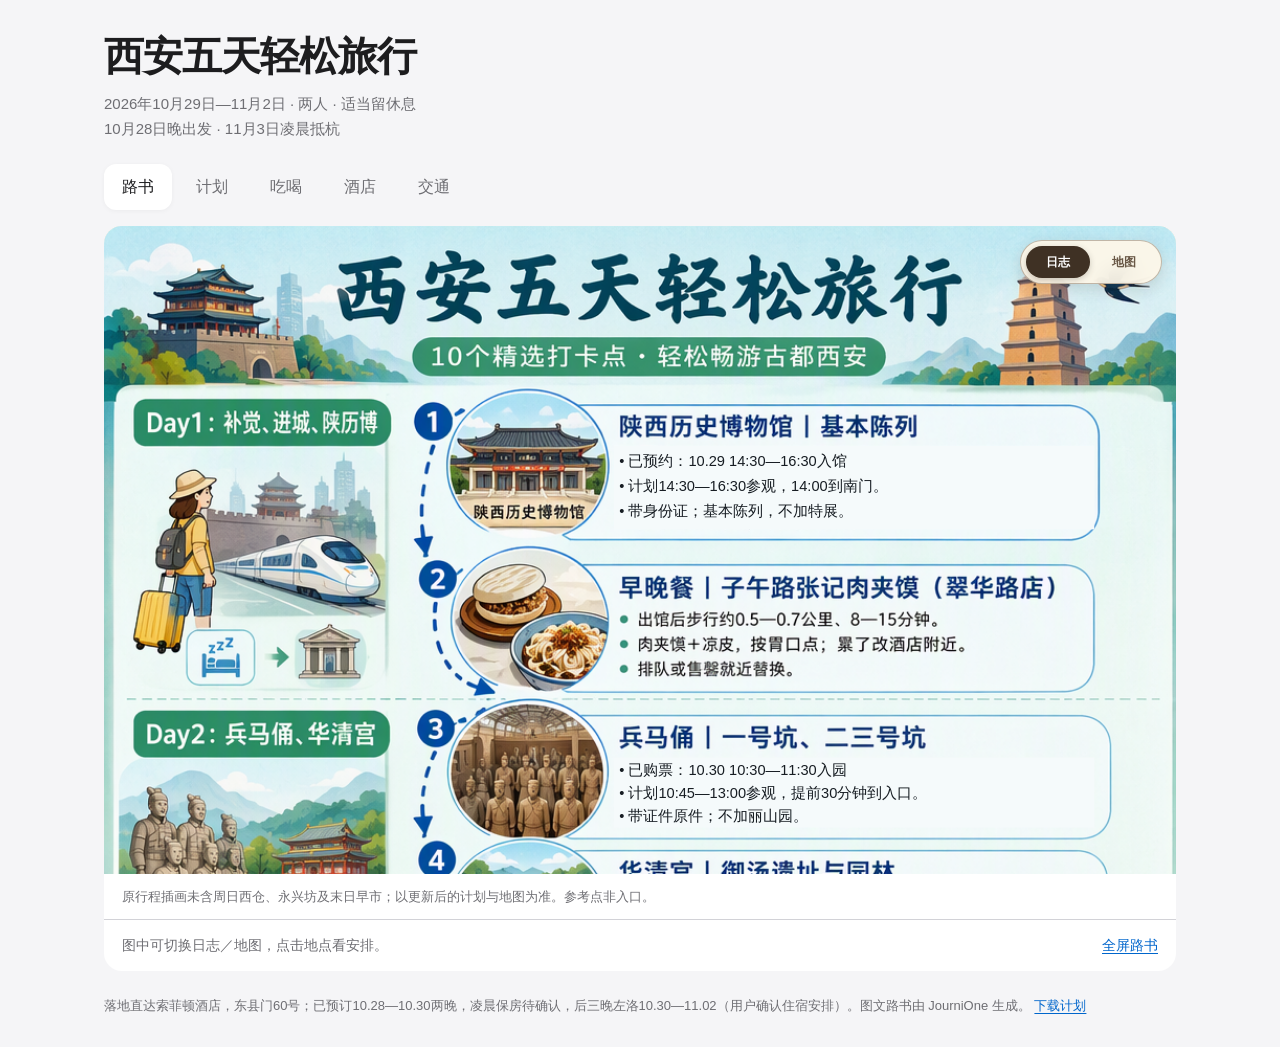
==== commit 3a81e74d: "删除福苗安排并恢复原爱骅晚餐" ====
--- a/xian-roadbook/index.html
+++ b/xian-roadbook/index.html
@@ -4,7 +4,7 @@
 <meta charset="utf-8">
 <meta name="viewport" content="width=device-width,initial-scale=1">
 <meta name="color-scheme" content="light dark">
-<meta name="description" content="西安五天轻松旅行：逐日安排、交互路书、地图、43条美食参考、经济型酒店与交通细节。">
+<meta name="description" content="西安五天轻松旅行：逐日安排、交互路书、地图、42条美食参考、经济型酒店与交通细节。">
 <title>西安五天轻松旅行</title>
 <style>
 :root{color-scheme:light dark;--bg:#f5f5f7;--paper:#fff;--text:#1d1d1f;--muted:#6e6e73;--line:#d2d2d7;--accent:#0066cc;--selected:#e8f1fc;font-family:-apple-system,BlinkMacSystemFont,"PingFang SC","Helvetica Neue",sans-serif}
@@ -29,8 +29,8 @@
 <main>
 <section id="journal" role="tabpanel" aria-labelledby="tab-journal">
 <div class="viewer">
-<iframe id="roadbook-frame" src="roadbook.html?v=fumiao-nov1-20261030" title="西安交互路书与地图"></iframe>
-<p style="margin:0;padding:12px 18px;color:var(--muted);font-size:13px">原行程插画未更新11月1日福苗晚餐，且未含西仓、永兴坊及末日早市；爱骅旧图不代表当前安排；以更新后的计划与地图为准。参考点非入口。</p><div class="viewer-tools"><span>图中可切换日志／地图，点击地点看安排。</span><a href="roadbook.html" target="_blank" rel="noopener">全屏路书</a></div>
+<iframe id="roadbook-frame" src="roadbook.html?v=restore-aihua-20261030" title="西安交互路书与地图"></iframe>
+<p style="margin:0;padding:12px 18px;color:var(--muted);font-size:13px">原行程插画未含周日西仓、永兴坊及末日早市；以更新后的计划与地图为准。参考点非入口。</p><div class="viewer-tools"><span>图中可切换日志／地图，点击地点看安排。</span><a href="roadbook.html" target="_blank" rel="noopener">全屏路书</a></div>
 </div>
 </section>
 <section id="plan" role="tabpanel" aria-labelledby="tab-plan" hidden><article><h2>往返航班</h2>
@@ -77,7 +77,7 @@
 <td>10.30 周五</td>
 <td>兵马俑</td>
 <td>午餐坐休、华清宫</td>
-<td>取件、左洛入住；就近晚饭休息</td>
+<td>回城、就近晚饭</td>
 </tr>
 <tr>
 <td>10.31 周六</td>
@@ -89,7 +89,7 @@
 <td>11.01 周日</td>
 <td>西仓传统集市、洒金桥午饭</td>
 <td>午休；永兴坊短逛</td>
-<td>17:00福苗烧烤；18:45—19:45永宁门（建议）</td>
+<td>先晚饭，18:45—19:45永宁门登城（建议）</td>
 </tr>
 <tr>
 <td>11.02 周一</td>
@@ -167,7 +167,7 @@
 </tr>
 </tbody></table>
 <h3 id="plan-day-2">10.30｜兵马俑、华清宫</h3>
-<p>全天临潼两景点；取件换店后就近晚饭，吃完休息。</p>
+<p>全天临潼两景点；午餐坐休，晚间回酒店，不爬骊山、不加演出。</p>
 <table>
 <thead>
 <tr>
@@ -184,7 +184,7 @@
 <tr>
 <td>08:45—10:45</td>
 <td>前往兵马俑、核验</td>
-<td>08:15—08:45预留索菲顿退房、寄存及候车；先确认可寄存至晚间。网约车08:45离店暂定，目标10:15到兵马俑，另留30—45分钟步行检票；路况变化则提前。</td>
+<td>网约车优先，08:45离店暂定，目标10:15前到；出发前按实时路况复核出发时间，另留30—45分钟步行检票。</td>
 </tr>
 <tr>
 <td>10:45—13:00</td>
@@ -284,7 +284,7 @@
 </tr>
 </tbody></table>
 <h3 id="plan-day-4">11.01｜西仓赶集、永兴坊、夜登永宁门</h3>
-<p>上午西仓、洒金桥午饭，13:00—15:00午休；永兴坊短逛后，17:00福苗晚饭、18:45登城。晚饭延后就缩短或取消夜游。</p>
+<p>上午西仓与洒金桥午饭，13:00—15:00午休；下午永兴坊短逛，累了取消，17:15晚饭、18:45登城。</p>
 <table>
 <thead>
 <tr>
@@ -319,19 +319,19 @@
 <td>15:00后从左洛出发，步行先留30分钟，非实测；逛街巷、城墙外观，小吃选一两样小份。累了直接休息，不另加书院门，不等固定演出。</td>
 </tr>
 <tr>
-<td>16:15—17:00</td>
-<td>前往福苗莲湖路店</td>
-<td>16:15离开永兴坊，打车含候车先留45分钟，非实测；取消永兴坊则从左洛直接去，按实时导航提前出发。</td>
-</tr>
-<tr>
-<td>17:00—18:00</td>
-<td>晚餐｜福苗小骆驼烧烤（莲湖路店）</td>
-<td>莲湖路55号；预计17:00—18:00，非订位时段。烤羊肉、招牌肉筋、蒜瓣烤牛肉，配麻酱涮菜；两人先点小份，预算140—200元，非套餐报价。排队或用餐延后时，先保证吃饭和休息，再按当日检票截止缩短或取消城墙夜游；返店随实际进度调整，不赶时间。 <a target="_blank" rel="noopener noreferrer" href="https://www.amap.com/place/B0FFF9L4AQ">门店导航</a></td>
+<td>16:15—17:15</td>
+<td>前往爱骅总店</td>
+<td>永兴坊出发，打车或按实时导航选公交／步行；含坐休、候车先留1小时，距离待核。取消永兴坊时从左洛直接去，出发前复核时间。</td>
+</tr>
+<tr>
+<td>17:15—18:00</td>
+<td>晚餐｜爱骅裤带面馆（总店）</td>
+<td>端履门城市之心1层6号；小份油泼或三合一面，保留晚饭胃口。</td>
 </tr>
 <tr>
 <td>18:00—18:45</td>
 <td>前往永宁门、购票检票</td>
-<td>福苗莲湖路店打车到当日开放的永宁门登城口；候车、交通及检票先留45分钟，非实测，距离待实时导航核验。18:45仅建议入场；排队或用餐延后时，先保证吃饭和休息，再按当日检票截止缩短或取消城墙夜游；返店随实际进度调整，不赶时间。</td>
+<td>从爱骅步行估1.3—1.8公里、25—35分钟，走不动打车；提前线上购票，18:45仅建议入场，按当日夜间开放入口和票种执行，排队久顺延。</td>
 </tr>
 <tr>
 <td>18:45—19:45</td>
@@ -341,9 +341,10 @@
 <tr>
 <td>19:45—20:30</td>
 <td>回酒店、整理行李</td>
-<td>同门下墙后打车回左洛，先留45分钟，出发前看实时路况复核；准备翌日返程。 晚饭或夜游延后时按实际进度返店。</td>
-</tr>
-</tbody></table>
+<td>同门下墙后打车回左洛，先留45分钟，出发前看实时路况复核；准备翌日返程。</td>
+</tr>
+</tbody></table>
+<p>西安博物院、小雁塔已于10.29去过，不再安排。广仁寺、兴庆宫仅作替换参考，不叠加本日路线。</p>
 <h3 id="plan-day-5">11.02｜东仓门早市、晚班机返程</h3>
 <p>JD5301 21:55从西安T3起飞，11.03 00:15抵达杭州T3；早市后回酒店休息、退房，建议19:00前到机场。</p>
 <table>
@@ -460,7 +461,7 @@
 <p><strong>安排：11.01 15:30—16:15。预约日：街区短逛不预订演出，商户消费另计。</strong></p>
 <ul>
 <li><strong>推荐理由</strong>：左洛酒店在永兴坊后门一带，方便午休后短逛，看看陕西小吃与街区风貌。</li>
-<li><strong>怎么玩</strong>：街巷和中山门附近外观选一小段；小吃一两样小份共享，保留17:00福苗晚饭。</li>
+<li><strong>怎么玩</strong>：街巷和中山门附近外观选一小段；小吃一两样小份共享，保留17:15爱骅晚饭。</li>
 <li><strong>省力提醒</strong>：累了取消；不另加书院门，不等待固定表演，不从中山门登城，夜游仍从永宁门进入。</li>
 </ul>
 <p>来源：<a target="_blank" rel="noopener noreferrer" href="https://www.xiaohongshu.com/explore/6a72f7bf0000000027021938">小红书永兴坊逛吃体验</a>。</p>
@@ -485,7 +486,7 @@
 <ul>
 <li><strong>推荐理由</strong>：老街巷与咖啡馆、小店相连，适合把西侧晚饭前的零散时间用于短走。</li>
 <li><strong>怎么玩</strong>：沿现有西侧路线经过湘子庙街、德福巷，再到所选晚饭店；按晚饭和登城前的剩余时间取一段，不要求走完。</li>
-<li><strong>省力提醒</strong>：选西侧就替换福苗晚饭，不叠加书院门；不默认进入湘子庙，不等网红店。时间紧或累了直接吃饭、休息。</li>
+<li><strong>省力提醒</strong>：选西侧就取消爱骅和书院门；不默认进入湘子庙，不等网红店。时间紧或累了直接吃饭、休息。</li>
 </ul>
 <p>来源：<a target="_blank" rel="noopener noreferrer" href="https://beilin.xiancity.cn/system/2024/09/10/031158814.shtml">碑林区融媒体德福巷介绍</a>。</p>
 <h3>东仓门早市</h3>
@@ -592,8 +593,8 @@
 </tr>
 <tr>
 <td>10.30</td>
-<td>早餐就近；午餐临潼坐休；左洛入住后就近晚饭</td>
-<td>回城晚则顺延，不跨区找店，吃完休息。</td>
+<td>早餐就近；午餐：兵马俑出口附近，坐休1小时；晚餐：酒店附近</td>
+<td>下午去华清宫，不绕临潼城区找店。</td>
 </tr>
 <tr>
 <td>10.31</td>
@@ -602,8 +603,8 @@
 </tr>
 <tr>
 <td>11.01</td>
-<td>洒金桥午餐；永兴坊小份尝味；17:00—18:00福苗莲湖路店</td>
-<td>替换爱骅；晚饭延后缩短或取消夜游，不赶饭点。</td>
+<td>洒金桥附近选一家午餐；永兴坊小份尝味；17:15爱骅裤带面</td>
+<td>午饭不串店；永兴坊不吃撑，保留晚饭；先晚饭后登城。</td>
 </tr>
 <tr>
 <td>11.02</td>
@@ -611,26 +612,7 @@
 <td>15:30取行李，16:30前地铁／17:00前打车；出发前按实时路况复核。</td>
 </tr>
 </tbody></table>
-<p>餐馆参考共43条，含同店不同用途；旧视频与评论仅作参考，现时营业待核。</p>
-<h3>11月1日晚餐：福苗小骆驼莲湖路店</h3>
-<table>
-<thead>
-<tr>
-<th>门店</th>
-<th>地址与导航</th>
-<th>推荐菜</th>
-<th>时间与预算</th>
-</tr>
-</thead>
-<tbody><tr>
-<td>福苗小骆驼烧烤（莲湖路店）</td>
-<td>莲湖路55号；<a target="_blank" rel="noopener noreferrer" href="https://www.amap.com/place/B0FFF9L4AQ">高德门店</a></td>
-<td>烤羊肉、招牌肉筋、蒜瓣烤牛肉；麻酱涮菜，桂花凉糕共享</td>
-<td>预计17:00—18:00，替换爱骅；两人预算140—200元，非套餐报价</td>
-</tr>
-</tbody></table>
-<p>平台称“莲湖路老店”，列11:00—次日00:00；出发前复核营业与等位，未订位。排队或用餐延后，缩短或取消城墙夜游，返店按实际进度。用户指定，不计入君在西安探店统计。<a target="_blank" rel="noopener noreferrer" href="https://gs.ctrip.com/html5/you/foods/fooddetail/7/5069392.html">菜单与营业参考</a>。</p>
-
+<p>备选共42条，含同店不同用途；旧视频与评论仅作参考，现时营业待核。</p>
 <h3>东仓门早市早餐参考</h3>
 <p><strong>11.02 07:45—08:35</strong>，只逛一处；睡眠不足、下雨或不能07:15出门就改酒店附近早餐，不顺延返店和退房。胡辣汤或油茶麻花二选一，配菜盒、小份甑糕共享；两人预算30—50元，非实时报价。</p>
 <table>
@@ -720,7 +702,7 @@
 <td>爱骅裤带面馆（总店）</td>
 <td>油泼裤带面、三合一面</td>
 <td>碑林区端履门 <strong>城市之心 1 层 6 号</strong>；<a target="_blank" rel="noopener noreferrer" href="https://www.amap.com/place/B0KG57GAJV">高德定位</a>、<a target="_blank" rel="noopener noreferrer" href="https://gs.ctrip.com/html5/you/foods/fooddetail/100057/16573410.html">携程菜单</a></td>
-<td>顺路备选；11.01晚餐已改福苗，不另加一餐。</td>
+<td>顺路补充；11.01登城前晚饭。</td>
 </tr>
 <tr>
 <td>秦豫肉夹馍（东木头市店）</td>
@@ -941,7 +923,7 @@
 <td>裤带面 · 爱骅裤带面馆（总店）</td>
 <td>油泼裤带面或三合一</td>
 <td><strong>端履门城市之心 1 层 6 号</strong></td>
-<td>备选；11.01已改福苗，不另加一餐。按当前门牌导航。 <a target="_blank" rel="noopener noreferrer" href="https://www.amap.com/place/B0KG57GAJV">高德定位</a> <a target="_blank" rel="noopener noreferrer" href="https://gs.ctrip.com/html5/you/foods/fooddetail/100057/16573410.html">菜品参考</a></td>
+<td>11.01 东侧线，按当前门牌导航。 <a target="_blank" rel="noopener noreferrer" href="https://www.amap.com/place/B0KG57GAJV">高德定位</a> <a target="_blank" rel="noopener noreferrer" href="https://gs.ctrip.com/html5/you/foods/fooddetail/100057/16573410.html">菜品参考</a></td>
 </tr>
 <tr>
 <td>裤带面 · 郭老三面庄·biangbiang 面（大雁塔店）</td>
@@ -1281,14 +1263,14 @@
 <td>15:00后出发先留30分钟；15:30—16:15短逛。酒店在永兴坊后门一带，入口和实际步行按导航核对。</td>
 </tr>
 <tr>
-<td>永兴坊→福苗莲湖路店</td>
-<td>道路距离待实时导航核验</td>
-<td>16:15离开永兴坊，打车含候车先留45分钟，非实测；取消永兴坊则从左洛直接去，按实时导航提前出发。</td>
-</tr>
-<tr>
-<td>福苗莲湖路店→永宁门登城口</td>
-<td>道路距离待实时导航核验</td>
-<td>18:00离店，打车含候车、检票先留45分钟，非实测；排队或用餐延后时，先保证吃饭和休息，再按当日检票截止缩短或取消城墙夜游；返店随实际进度调整，不赶时间。</td>
+<td>永兴坊→爱骅总店</td>
+<td>距离待实时导航核验</td>
+<td>16:15后打车或按导航选择公交／步行，含坐休候车留1小时；17:15晚饭。取消永兴坊则从左洛直接去。</td>
+</tr>
+<tr>
+<td>爱骅总店→永宁门登城口</td>
+<td>步行约1.3—1.8公里</td>
+<td>25—35分钟；18:00离店，含检票留至18:45，走不动打车。</td>
 </tr>
 <tr>
 <td>永宁门城墙→同门下墙</td>
@@ -1298,7 +1280,7 @@
 <tr>
 <td>永宁门→左洛</td>
 <td>距离待实时导航核验</td>
-<td>打车先留45分钟，按当晚路况复核；晚饭或夜游延后，返店随实际进度。</td>
+<td>打车先留45分钟，按当晚路况复核。</td>
 </tr>
 </tbody></table>
 <p>上午往返与午休后行程分开显示；地图参考点与虚线不代表真实道路或测距。</p>
@@ -1349,9 +1331,9 @@
 <li><p><a target="_blank" rel="noopener noreferrer" href="https://www.openstreetmap.org/way/59868465">11月1日上午｜西仓街巷参考点</a>
 午饭在洒金桥附近选一家，返左洛午休；上午不连下午。</p>
 </li>
-<li><p><a target="_blank" rel="noopener noreferrer" href="https://www.google.com/maps/dir/34.2664678,108.9654290/34.2716546,108.9369384/34.2520963,108.9423687">11月1日下午｜永兴坊、福苗、永宁门</a>
+<li><p><a target="_blank" rel="noopener noreferrer" href="https://www.google.com/maps/dir/34.2664678,108.9654290/34.2581002,108.9490496/34.2520963,108.9423687">11月1日下午｜永兴坊、爱骅、永宁门</a>
 永兴坊为街区参考点，非固定入口。新点来源：© OpenStreetMap contributors。
-单点：<a target="_blank" rel="noopener noreferrer" href="https://www.google.com/maps/search/?api=1&query=34.2716546,108.9369384">晚餐｜福苗小骆驼烧烤（莲湖路店）</a> · <a target="_blank" rel="noopener noreferrer" href="https://www.google.com/maps/search/?api=1&query=34.2520963,108.9423687">永宁门城墙夜游</a></p>
+单点：<a target="_blank" rel="noopener noreferrer" href="https://www.google.com/maps/search/?api=1&query=34.2581002,108.9490496">晚餐｜爱骅裤带面馆（总店）</a> · <a target="_blank" rel="noopener noreferrer" href="https://www.google.com/maps/search/?api=1&query=34.2520963,108.9423687">永宁门城墙夜游</a></p>
 </li>
 <li><p><a target="_blank" rel="noopener noreferrer" href="https://www.google.com/maps/search/?api=1&query=34.4436933,108.7641715">11月2日｜晚班机返程</a>
 单点：<a target="_blank" rel="noopener noreferrer" href="https://www.google.com/maps/search/?api=1&query=34.4436933,108.7641715">西安咸阳国际机场返程</a></p>
@@ -1361,7 +1343,7 @@
 </main>
 <footer>落地直达索菲顿酒店，东县门60号；已预订10.28—10.30两晚，凌晨保房待确认，后三晚左洛10.30—11.02（用户确认住宿安排）。图文路书由 JourniOne 生成。 <a href="西安旅行计划.md" download>下载计划</a></footer>
 <dialog id="point-detail" aria-labelledby="detail-title"><div class="dialog-top"><h2 id="detail-title"></h2><button class="close" type="button" aria-label="关闭地点详情">×</button></div><p class="detail-time" id="detail-time"></p><p id="detail-description"></p><p id="detail-address"></p><a id="detail-map" target="_blank" rel="noopener noreferrer">地图导航</a></dialog>
-<script id="trip-data" type="application/json">[{"id":"day-1-airport","title":"GS7638抵达西安T3","description":"10.28 21:50杭州萧山T3起飞，10.29 00:20抵达西安咸阳T3；取行李先留30分钟，出站慢则顺延接车。","location":{"name":"西安咸阳国际机场","address":"西安咸阳国际机场 T3 航站楼（坐标仍为机场整体锚点）","lng":108.7641715,"lat":34.4436933,"coordinate_system":"WGS84","source_url":"https://www.amap.com/place/B038E02IJ0","coordinate_scope":"机场整体锚点；非航站楼或接机点"},"date":"2026-10-29","schedule":{"timingType":"fixed_range","source":"mixed_user_ticket_and_planning_estimate","startLocal":"00:20","endLocal":"00:50","durationMinutes":30}},{"id":"day-1-city-hotel","title":"接车进城、市区酒店入住","description":"索菲顿酒店（西安钟鼓楼店），西安市东县门60号（TourMind地址资料，10.25复核）。网约车或正规出租车直接到店；车程先留60—90分钟，候车、入住另计，02:30为规划值。已预订10.28—10.30两晚（用户确认）；后三晚改住左洛，提前确认凌晨入住、晚点保房；接送及费用待确认。","location":null,"date":"2026-10-29","schedule":{"timingType":"flexible","source":"planning_estimate","startLocal":"00:50","endLocal":"02:30","durationMinutes":100}},{"id":"day-1-sleep","title":"补觉、洗漱","description":"保留约8小时；晚点就顺延起床，减少上午活动，不为吃饭绕路。陕博按成功预约场次处理。","location":null,"date":"2026-10-29","schedule":{"timingType":"flexible","source":"planning_estimate","startLocal":"02:30","endLocal":"10:30","durationMinutes":480}},{"id":"day-1-brunch","title":"酒店附近早午餐","description":"就近选一家，不排早市、不退房。","location":null,"date":"2026-10-29","schedule":{"timingType":"flexible","source":"planning_estimate","startLocal":"10:30","endLocal":"11:30","durationMinutes":60}},{"id":"day-1-morning-rest","title":"酒店休息","description":"已在市区，不再安排进城或换店。","location":null,"date":"2026-10-29","schedule":{"timingType":"flexible","source":"planning_estimate","startLocal":"11:30","endLocal":"12:15","durationMinutes":45}},{"id":"day-1-light-lunch","title":"轻午餐、出门准备","description":"早午餐吃饱可不加餐，带身份证和饮水。","location":null,"date":"2026-10-29","schedule":{"timingType":"flexible","source":"planning_estimate","startLocal":"12:15","endLocal":"13:15","durationMinutes":60}},{"id":"day-1-history-transfer","title":"前往陕历博、排队","description":"暂按13:15离店，目标14:00到本馆南门，14:30入馆；出发前按实时路况复核交通时间。","location":null,"date":"2026-10-29","schedule":{"timingType":"flexible","source":"planning_estimate","startLocal":"13:15","endLocal":"14:30","durationMinutes":75}},{"id":"day-1-history","title":"陕西历史博物馆｜基本陈列","description":"已预约（10.24用户确认）：10.29 14:30—16:30入馆。计划14:30—16:30参观基本陈列，16:30为建议结束时间；带身份证，目标14:00到本馆南门。","location":{"name":"陕西历史博物馆本馆","address":"小寨东路91号；地图锚点为南门","lng":108.9506632,"lat":34.2250404,"coordinate_system":"WGS84","source_url":"https://www.amap.com/place/B0FFFVOCLC","coordinate_scope":"本馆南门入口锚点"},"date":"2026-10-29","schedule":{"timingType":"flexible","source":"planning_estimate","startLocal":"14:30","endLocal":"16:30","durationMinutes":120}},{"id":"day-1-zhang","title":"早晚餐｜子午路张记肉夹馍（翠华路店）","description":"出馆后步行约0.5—0.7公里、8—15分钟。肉夹馍＋凉皮，按胃口点；累了改酒店附近。排队或售罄就近替换。","location":{"name":"子午路张记肉夹馍（翠华路店）","address":"翠华路挚友大厦一层；高德翠花南路229号，部分资料227号","lng":108.952061,"lat":34.2219736,"coordinate_system":"WGS84","source_url":"https://www.amap.com/place/B001D07BBR","coordinate_scope":"地点锚点"},"date":"2026-10-29","schedule":{"timingType":"flexible","source":"planning_estimate","startLocal":"16:45","endLocal":"17:30","durationMinutes":45}},{"id":"day-1-hotel-return","title":"回酒店休息","description":"已于凌晨入住，无需再次办理。回程先留45分钟，出发前看实时路况复核；饿了再就近补餐。","location":null,"date":"2026-10-29","schedule":{"timingType":"flexible","source":"planning_estimate","startLocal":"17:30","endLocal":"18:15","durationMinutes":45}},{"id":"day-1-rest","title":"酒店休息","description":"已在市区，不再安排进城或换店。","location":null,"date":"2026-10-29","schedule":{"timingType":"flexible","source":"planning_estimate","startLocal":"18:15","endLocal":"21:00","durationMinutes":165}},{"id":"day-2-breakfast","title":"索菲顿附近早餐、准备退房","description":"索菲顿附近快吃；07:30—08:15早餐，08:15—08:45预留退房、寄存与候车。先确认可寄存至晚间；不能寄存则提前安排正规寄存，重新核对离店时间。","location":null,"date":"2026-10-30","schedule":{"timingType":"flexible","source":"planning_estimate","startLocal":"07:30","endLocal":"08:15","durationMinutes":45}},{"id":"day-2-transfer","title":"前往兵马俑、核验","description":"08:15—08:45预留索菲顿退房、寄存及候车；先确认可寄存至晚间。网约车08:45离店暂定，目标10:15到兵马俑，另留30—45分钟步行检票；路况变化则提前。","location":null,"date":"2026-10-30","schedule":{"timingType":"flexible","source":"planning_estimate","startLocal":"08:45","endLocal":"10:45","durationMinutes":120}},{"id":"day-2-warriors","title":"兵马俑｜一号坑、二三号坑","description":"门票已购买（10.23用户确认）；10.30 10:30—11:30为订单入园时段。计划10:45入园、13:00结束；按订单时段提前30分钟到入口，带证件原件。不加丽山园。","location":{"name":"秦始皇兵马俑博物馆","address":"临潼区秦陵北路，兵马俑博物馆入口","lng":109.2768802,"lat":34.3875728,"coordinate_system":"WGS84","source_url":"https://www.amap.com/place/B0FFGXMLTU","coordinate_scope":"地点锚点"},"date":"2026-10-30","schedule":{"timingType":"flexible","source":"planning_estimate","startLocal":"10:45","endLocal":"13:00","durationMinutes":135}},{"id":"day-2-lunch","title":"出口附近午餐、坐休","description":"选择正规明码标价面食店；保留坐休，不串店。","location":null,"date":"2026-10-30","schedule":{"timingType":"flexible","source":"planning_estimate","startLocal":"13:00","endLocal":"14:00","durationMinutes":60}},{"id":"day-2-huaqing-transfer","title":"前往华清宫","description":"公路先按约9—11公里估，网约车20—30分钟，含候车与检票留45分钟。导航华清宫开放检票口。","location":null,"date":"2026-10-30","schedule":{"timingType":"flexible","source":"planning_estimate","startLocal":"14:00","endLocal":"14:45","durationMinutes":45}},{"id":"day-2-huaqing","title":"华清宫｜御汤遗址与园林","description":"建议10.29购买10.30华清宫景区票（非放票日承诺），到访前核对截止检票及入口。御汤遗址、园林、五间厅为主；不爬骊山、不另加长恨歌或12·12演出。","location":{"name":"华清宫","address":"西安市临潼区华清路38号，按当天开放检票口导航","coordinate_status":"verified","source_url":"https://maps.google.com/?cid=5510990699832257755&g_mp=Cidnb29nbGUubWFwcy5wbGFjZXMudjEuUGxhY2VzLlNlYXJjaFRleHQQAhgEIAA","lng":109.21347650000001,"lat":34.3642298,"coordinate_system":"WGS84","coordinate_scope":"景区整体锚点，非检票口"},"date":"2026-10-30","schedule":{"timingType":"flexible","source":"planning_estimate","startLocal":"14:45","endLocal":"16:45","durationMinutes":120}},{"id":"day-2-return","title":"华清宫→索菲顿取件→左洛入住","description":"网约车回索菲顿取寄存行李，再去左洛入住；16:45—19:30为交通、取件和入住规划窗口，按路况复核，超时顺延晚饭，不压缩取件与入住。","location":null,"date":"2026-10-30","schedule":{"timingType":"flexible","source":"planning_estimate","startLocal":"16:45","endLocal":"19:30","durationMinutes":165}},{"id":"day-2-dinner","title":"左洛附近晚餐","description":"就近吃，不跨区觅食；下午无酒店午休，晚饭后休息。","location":null,"date":"2026-10-30","schedule":{"timingType":"flexible","source":"planning_estimate","startLocal":"19:30","endLocal":"20:15","durationMinutes":45}},{"id":"day-2-rest","title":"左洛休息","description":"30日步行和交通较多，不再安排夜游。 10.30晚起住左洛；酒店端距离、地铁接入与离店时刻按新酒店实时导航复核。","location":null,"date":"2026-10-30","schedule":{"timingType":"flexible","source":"planning_estimate","startLocal":"20:15","endLocal":"21:00","durationMinutes":45}},{"id":"day-3-morning","title":"睡醒早餐、自由休息","description":"酒店附近活动；不补排其他大景点。 10.30晚起住左洛；酒店端距离、地铁接入与离店时刻按新酒店实时导航复核。","location":null,"date":"2026-10-31","schedule":{"timingType":"flexible","source":"planning_estimate","startLocal":"09:00","endLocal":"12:00","durationMinutes":180}},{"id":"day-3-lunch","title":"住宿区午餐","description":"就近用餐，酒店附近就近选店。","location":null,"date":"2026-10-31","schedule":{"timingType":"flexible","source":"planning_estimate","startLocal":"12:00","endLocal":"13:00","durationMinutes":60}},{"id":"day-3-nap","title":"午休","description":"保留一小时休息；按体力延长并缩短园内路线。 10.30晚起住左洛；酒店端距离、地铁接入与离店时刻按新酒店实时导航复核。","location":null,"date":"2026-10-31","schedule":{"timingType":"flexible","source":"planning_estimate","startLocal":"13:00","endLocal":"14:00","durationMinutes":60}},{"id":"day-3-furong-transfer","title":"前往大唐芙蓉园西门、检票","description":"首选网约车，暂留1小时含候车、检票；出发前按实时导航复核出发时间与地铁接入。西门为御苑门。","location":null,"date":"2026-10-31","schedule":{"timingType":"flexible","source":"planning_estimate","startLocal":"14:00","endLocal":"15:00","durationMinutes":60}},{"id":"day-3-furong","title":"大唐芙蓉园｜西门进出短线","description":"建议10.30购买10.31景区票，按当日票种和开放公告入园；西门御苑门→紫云楼周边→芙蓉湖局部→西门，不绕全湖，不另排演出。官方地址芙蓉西路99号；坐标仅景区锚点，按西门导航。","location":{"name":"大唐芙蓉园","address":"西安市雁塔区芙蓉西路99号，西门御苑门","coordinate_status":"verified","source_url":"https://maps.google.com/?cid=1313955705638594756&g_mp=Cidnb29nbGUubWFwcy5wbGFjZXMudjEuUGxhY2VzLlNlYXJjaFRleHQQAhgEIAA","lng":108.9747383,"lat":34.2123098,"coordinate_system":"WGS84","coordinate_scope":"景区整体锚点，非检票口"},"date":"2026-10-31","schedule":{"timingType":"flexible","source":"planning_estimate","startLocal":"15:00","endLocal":"17:15","durationMinutes":135}},{"id":"day-3-dinner-transfer","title":"前往大悦城","description":"从芙蓉园西门到大悦城，步行估1.2—1.8公里、25—35分钟，找B1店铺另留10分钟；累了短程打车。","location":null,"date":"2026-10-31","schedule":{"timingType":"flexible","source":"planning_estimate","startLocal":"17:15","endLocal":"18:00","durationMinutes":45}},{"id":"day-3-huiji","title":"晚餐｜惠记粉汤羊血（大悦城店）","description":"慈恩西路69号，大悦城B1-95；小碗粉汤羊血，干饼按胃口加。排队久就商场内替换，不加串店。","location":{"name":"惠记粉汤羊血（西安大悦城店）","address":"慈恩西路69号，西安大悦城B1-95","coordinate_status":"needs_verification","source_url":"https://www.amap.com/place/B0FFIS0P13"},"date":"2026-10-31","schedule":{"timingType":"flexible","source":"planning_estimate","startLocal":"18:00","endLocal":"18:45","durationMinutes":45}},{"id":"day-3-square","title":"大雁塔南广场｜塔外观","description":"大悦城步行约0.3—0.5公里、5—10分钟；不登塔。","location":{"name":"大雁塔南广场","address":"雁塔区大雁塔南侧广场","lng":108.9594954,"lat":34.2174393,"coordinate_system":"WGS84","source_url":"https://www.amap.com/place/B001D12PCJ","coordinate_scope":"地点锚点"},"date":"2026-10-31","schedule":{"timingType":"flexible","source":"planning_estimate","startLocal":"18:55","endLocal":"19:10","durationMinutes":15}},{"id":"day-3-night","title":"大唐不夜城北段","description":"从南广场进入北段，短逛后折返；不追全街演出，周末人多时缩短。","location":{"name":"大唐不夜城·贞观之治雕像群","address":"大唐不夜城北段","lng":108.959442,"lat":34.2120614,"coordinate_system":"WGS84","source_url":"https://www.amap.com/place/B0FFLQE8IX","coordinate_scope":"北段雕像群锚点；不是全街区范围"},"date":"2026-10-31","schedule":{"timingType":"flexible","source":"planning_estimate","startLocal":"19:10","endLocal":"20:00","durationMinutes":50}},{"id":"day-3-return","title":"返回酒店","description":"先走到允许上车处；回酒店暂留1小时，出发前按实时路况复核。当天只排芙蓉园＋不夜城。","location":null,"date":"2026-10-31","schedule":{"timingType":"flexible","source":"planning_estimate","startLocal":"20:00","endLocal":"21:00","durationMinutes":60}},{"id":"day-4-breakfast","title":"酒店附近早餐","description":"左洛附近快吃；08:45离店，先留45分钟候车与交通，09:30到西仓为规划目标，非实测。","location":null,"date":"2026-11-01","schedule":{"timingType":"flexible","source":"planning_estimate","startLocal":"08:00","endLocal":"08:45","durationMinutes":45}},{"id":"day-4-xicang","title":"西仓传统集市","description":"逛西仓南巷及周边街巷，花鸟、旧书旧物为主；周四、周日上午集市。只逛一段，拥挤就缩短；不把文创公园当成传统集市入口。","location":{"name":"西仓传统集市","address":"西仓南巷及周边街巷","lat":34.265566,"lng":108.9305192,"coordinate_system":"WGS84","source_url":"https://www.openstreetmap.org/way/59868465","coordinate_scope":"西仓南巷街巷参考点，非固定入口或摊位","coordinate_provenance":{"provider":"OpenStreetMap Nominatim","osm_type":"way","osm_id":59868465,"verified_at":"2026-10-30","method":"Nominatim JSON representative lat/lon; WGS84, no coordinate conversion","display_name":"西仓南巷, 学习巷社区, 北院门街道, 莲湖区, 西安市, 陕西省, 710002, 中国"}},"date":"2026-11-01","schedule":{"timingType":"flexible","source":"planning_estimate","startLocal":"09:30","endLocal":"10:30","durationMinutes":60}},{"id":"day-4-lunch","title":"洒金桥附近午餐","description":"选一家主餐，不串店，具体门店现场选择；10:30后步行与找店先留30分钟，12:00后返左洛，交通先留1小时。","location":null,"date":"2026-11-01","schedule":{"timingType":"flexible","source":"planning_estimate","startLocal":"11:00","endLocal":"12:00","durationMinutes":60}},{"id":"day-4-nap","title":"酒店午休","description":"回左洛保留两小时午休；疲劳则取消下午永兴坊。","location":null,"date":"2026-11-01","schedule":{"timingType":"flexible","source":"planning_estimate","startLocal":"13:00","endLocal":"15:00","durationMinutes":120}},{"id":"day-4-yongxing","title":"永兴坊短逛","description":"15:00后从左洛出发，步行先留30分钟，非实测；逛街巷、城墙外观，小吃选一两样小份。累了直接休息，不另加书院门，不等固定演出。","location":{"name":"永兴坊","address":"中山门内永兴坊街区","lat":34.2664678,"lng":108.965429,"coordinate_system":"WGS84","source_url":"https://www.openstreetmap.org/way/376248518","coordinate_scope":"永兴坊街区参考点，非商户或检票口","coordinate_provenance":{"provider":"OpenStreetMap Nominatim","osm_type":"way","osm_id":376248518,"verified_at":"2026-10-30","method":"Nominatim JSON representative lat/lon; WGS84, no coordinate conversion","display_name":"永兴坊, 化育巷, 中山门街道, 新城区, 西安市, 陕西省, 710005, 中国"}},"date":"2026-11-01","schedule":{"timingType":"flexible","source":"planning_estimate","startLocal":"15:30","endLocal":"16:15","durationMinutes":45}},{"id":"day-4-dinner-transfer","title":"前往福苗莲湖路店","description":"16:15离开永兴坊，打车含候车先留45分钟，非实测；取消永兴坊则从左洛直接去，按实时导航提前出发。","location":null,"date":"2026-11-01","schedule":{"timingType":"flexible","source":"planning_estimate","startLocal":"16:15","endLocal":"17:00","durationMinutes":45}},{"id":"day-4-fumiao","title":"晚餐｜福苗小骆驼烧烤（莲湖路店）","description":"莲湖路55号；预计17:00—18:00，非订位时段。烤羊肉、招牌肉筋、蒜瓣烤牛肉，配麻酱涮菜；两人先点小份，预算140—200元，非套餐报价。排队或用餐延后时，先保证吃饭和休息，再按当日检票截止缩短或取消城墙夜游；返店随实际进度调整，不赶时间。","location":{"name":"福苗小骆驼烧烤（莲湖路店）","address":"西安市莲湖区莲湖路55号","lat":34.2716546,"lng":108.9369384,"coordinate_system":"WGS84","source_url":"https://www.amap.com/place/B0FFF9L4AQ","coordinate_scope":"门店位置参考点，非入口；实际按分店完整地址导航","coordinate_provenance":{"provider":"Amap place B0FFF9L4AQ","verified_at":"2026-10-30","original":{"lat":34.270063,"lng":108.941581,"system":"GCJ02"},"method":"10-iteration inverse WGS84-to-GCJ02 standard offset; approximate display anchor, not surveyed","coordinate_docs":"https://lbs.amap.com/faq/tools/map-transformation/coordinate-related"}},"date":"2026-11-01","schedule":{"timingType":"flexible","source":"planning_estimate","startLocal":"17:00","endLocal":"18:00","durationMinutes":60}},{"id":"day-4-wall-transfer","title":"前往永宁门、购票检票","description":"福苗莲湖路店打车到当日开放的永宁门登城口；候车、交通及检票先留45分钟，非实测，距离待实时导航核验。18:45仅建议入场；排队或用餐延后时，先保证吃饭和休息，再按当日检票截止缩短或取消城墙夜游；返店随实际进度调整，不赶时间。","location":null,"date":"2026-11-01","schedule":{"timingType":"flexible","source":"planning_estimate","startLocal":"18:00","endLocal":"18:45","durationMinutes":45}},{"id":"day-4-wall","title":"永宁门城墙夜游","description":"建议11.01白天确认并购买11.01晚间可用的登城票，按当日开放检票口入场；走20—25分钟折返，同门下墙。普通登城票不代表含梦长安演出；大雨、大风取消。","location":{"name":"西安城墙·永宁门登城入口","address":"西安城墙南门永宁门","lng":108.9423687,"lat":34.2520963,"coordinate_system":"WGS84","source_url":"https://www.amap.com/place/B001D02131","coordinate_scope":"永宁门登城入口锚点"},"date":"2026-11-01","schedule":{"timingType":"flexible","source":"planning_estimate","startLocal":"18:45","endLocal":"19:45","durationMinutes":60}},{"id":"day-4-return","title":"回酒店、整理行李","description":"同门下墙后打车回左洛，先留45分钟，出发前看实时路况复核；准备翌日返程。 晚饭或夜游延后时按实际进度返店。","location":null,"date":"2026-11-01","schedule":{"timingType":"flexible","source":"planning_estimate","startLocal":"19:45","endLocal":"20:30","durationMinutes":45}},{"id":"day-5-morning-out","title":"前往东仓门早市","description":"从左洛酒店出发，单程先留30分钟；交通和公里数按新酒店实时核对，不带行李赶早市。睡眠不足、下雨或不能07:15出门则取消，改酒店附近早餐；不顺延返店、退房。","location":null,"date":"2026-11-02","schedule":{"timingType":"flexible","source":"planning_estimate","startLocal":"07:15","endLocal":"07:45","durationMinutes":30}},{"id":"day-5-morning-market","title":"东仓门早市｜早餐、短逛","description":"胡辣汤或油茶麻花二选一，配菜盒，小份甑糕共享；两人预算30—50元，非实时报价。睡眠不足、下雨或不能07:15出门则取消，改酒店附近早餐；不顺延返店、退房。 地图实体地址为东仓门26号，坐标仅市场参考点，非具体摊位入口。","location":{"name":"东仓门早市","address":"东仓门26号（百度地图实体地址，非具体摊位门牌）","lat":34.2538137,"lng":108.9565593,"coordinate_system":"WGS84","coordinate_scope":"早市位置参考点，非固定摊位或入口","source_url":"https://uri.amap.com/search?keyword=%E8%A5%BF%E5%AE%89%20%E4%B8%9C%E4%BB%93%E9%97%A8%E6%97%A9%E5%B8%82%20%E4%B8%9C%E4%BB%93%E9%97%A826%E5%8F%B7&city=%E8%A5%BF%E5%AE%89&view=map","coordinate_provenance":{"provider":"baidu_map","uid":"a6bba5b22b2accfc42d63e24","name":"东仓门早市","address":"东仓门26号","verified_at":"2026-10-27","original":{"x":12130356.79,"y":4039300.4,"system":"BD09MC"},"bd09ll":{"lng":108.96766340473499,"lat":34.258581561836166},"gcj02":{"lat":34.25225301295936,"lng":108.96125874532942},"method":"BD09MC band30 polynomial to BD09LL; analytic BD09LL to GCJ02; 10-iteration inverse GCJ02 to WGS84; approximate display anchor","projection_reference":"https://gist.github.com/chao-he/7747495","coordinate_docs":"https://lbsyun.baidu.com/skins/MySkin/resources/iframs/coordinate.html"}},"date":"2026-11-02","schedule":{"timingType":"flexible","source":"planning_estimate","startLocal":"07:45","endLocal":"08:35","durationMinutes":50}},{"id":"day-5-morning-back","title":"返回酒店","description":"回左洛酒店先留30分钟，09:05左右返店；不串第二个早市。","location":null,"date":"2026-11-02","schedule":{"timingType":"flexible","source":"planning_estimate","startLocal":"08:35","endLocal":"09:05","durationMinutes":30}},{"id":"day-5-checkout","title":"休息、整理行李、退房","description":"09:05—12:00休息、整理行李，按左洛订单规定退房，先确认可寄存至15:30；下午回左洛取件。","location":null,"date":"2026-11-02","schedule":{"timingType":"flexible","source":"planning_estimate","startLocal":"09:05","endLocal":"12:00","durationMinutes":175}},{"id":"day-5-late-flight","title":"住宿区午餐、休息或买伴手礼","description":"退房寄存后在住宿片区吃午饭、休息或买伴手礼，15:30回酒店取行李；不去远郊。","location":null,"date":"2026-11-02","schedule":{"timingType":"flexible","source":"planning_estimate","startLocal":"12:00","endLocal":"15:30","durationMinutes":210}},{"id":"day-5-airport-transfer","title":"取行李、前往机场 T3","description":"15:30—16:00取行李；16:30前乘地铁，或17:00前打车，建议19:00前到西安T3。酒店端距离、地铁接入待确认；14号线机场西站可衔接T3。网约车先留2小时含候车路况，均为规划值。","location":null,"date":"2026-11-02","schedule":{"timingType":"flexible","source":"planning_estimate","startLocal":"15:30","endLocal":"19:00","durationMinutes":210}},{"id":"day-5-airport","title":"西安咸阳国际机场返程","description":"首都航空 JD5301：11.02 21:55 西安咸阳 T3 起飞，11.03 00:15 抵达杭州萧山 T3（次日）。建议19:00前到西安T3办理值机、托运和安检，晚饭在机场解决。机场坐标仍为整体锚点。","location":{"name":"西安咸阳国际机场","address":"西安咸阳国际机场 T3 航站楼（坐标仍为机场整体锚点）","lng":108.7641715,"lat":34.4436933,"coordinate_system":"WGS84","source_url":"https://www.amap.com/place/B038E02IJ0","coordinate_scope":"机场整体锚点；非航站楼或安检口"},"date":"2026-11-02","schedule":{"timingType":"fixed_range","source":"mixed_user_ticket_and_planning_estimate","startLocal":"19:00","endLocal":"21:55","durationMinutes":175,"displayLabel":"19:00 前到 T3 · 21:55 起飞"}},{"id":"stay-sofidon-reference","title":"索菲顿酒店（西安钟鼓楼店）","description":"索菲顿，东县门60号；10.28—10.30前两晚已订。10.30早上退房寄存，晚间取件后去左洛。酒店参考点非入口。","date":"10.28—10.30","schedule":{"displayLabel":"10.28—10.30前两晚；30日晚取件后换店"},"location":{"address":"西安市东县门60号","source_url":"https://uri.amap.com/search?keyword=%E8%A5%BF%E5%AE%89%E5%B8%82%E4%B8%9C%E5%8E%BF%E9%97%A860%E5%8F%B7%20%E7%B4%A2%E8%8F%B2%E9%A1%BF%E9%85%92%E5%BA%97%EF%BC%88%E8%A5%BF%E5%AE%89%E9%92%9F%E9%BC%93%E6%A5%BC%E5%BA%97%EF%BC%89&city=%E8%A5%BF%E5%AE%89&view=map"},"map_reference":true},{"id":"stay-zuoluo-reference","title":"左洛精品酒店（西安钟鼓楼永兴坊店）","description":"后三晚10.30—11.02住左洛，用户确认住宿安排；地址西安市新城区东二路12号（永兴坊后门），用户10.29与订单核对一致。地图坐标待核，按地址导航。","date":"10.30—11.02","schedule":{"displayLabel":"后三晚住宿安排，用户10.29确认"},"location":{"address":"西安市新城区东二路12号（永兴坊后门）","source_url":"https://uri.amap.com/search?keyword=%E8%A5%BF%E5%AE%89%E5%B8%82%E6%96%B0%E5%9F%8E%E5%8C%BA%E4%B8%9C%E4%BA%8C%E8%B7%AF12%E5%8F%B7%EF%BC%88%E6%B0%B8%E5%85%B4%E5%9D%8A%E5%90%8E%E9%97%A8%EF%BC%89%20%E5%B7%A6%E6%B4%9B%E7%B2%BE%E5%93%81%E9%85%92%E5%BA%97%EF%BC%88%E8%A5%BF%E5%AE%89%E9%92%9F%E9%BC%93%E6%A5%BC%E6%B0%B8%E5%85%B4%E5%9D%8A%E5%BA%97%EF%BC%89&city=%E8%A5%BF%E5%AE%89&view=map"},"map_reference":true}]</script>
+<script id="trip-data" type="application/json">[{"id":"day-1-airport","title":"GS7638抵达西安T3","description":"10.28 21:50杭州萧山T3起飞，10.29 00:20抵达西安咸阳T3；取行李先留30分钟，出站慢则顺延接车。","location":{"name":"西安咸阳国际机场","address":"西安咸阳国际机场 T3 航站楼（坐标仍为机场整体锚点）","lng":108.7641715,"lat":34.4436933,"coordinate_system":"WGS84","source_url":"https://www.amap.com/place/B038E02IJ0","coordinate_scope":"机场整体锚点；非航站楼或接机点"},"date":"2026-10-29","schedule":{"timingType":"fixed_range","source":"mixed_user_ticket_and_planning_estimate","startLocal":"00:20","endLocal":"00:50","durationMinutes":30}},{"id":"day-1-city-hotel","title":"接车进城、市区酒店入住","description":"索菲顿酒店（西安钟鼓楼店），西安市东县门60号（TourMind地址资料，10.25复核）。网约车或正规出租车直接到店；车程先留60—90分钟，候车、入住另计，02:30为规划值。已预订10.28—10.30两晚（用户确认）；后三晚改住左洛，提前确认凌晨入住、晚点保房；接送及费用待确认。","location":null,"date":"2026-10-29","schedule":{"timingType":"flexible","source":"planning_estimate","startLocal":"00:50","endLocal":"02:30","durationMinutes":100}},{"id":"day-1-sleep","title":"补觉、洗漱","description":"保留约8小时；晚点就顺延起床，减少上午活动，不为吃饭绕路。陕博按成功预约场次处理。","location":null,"date":"2026-10-29","schedule":{"timingType":"flexible","source":"planning_estimate","startLocal":"02:30","endLocal":"10:30","durationMinutes":480}},{"id":"day-1-brunch","title":"酒店附近早午餐","description":"就近选一家，不排早市、不退房。","location":null,"date":"2026-10-29","schedule":{"timingType":"flexible","source":"planning_estimate","startLocal":"10:30","endLocal":"11:30","durationMinutes":60}},{"id":"day-1-morning-rest","title":"酒店休息","description":"已在市区，不再安排进城或换店。","location":null,"date":"2026-10-29","schedule":{"timingType":"flexible","source":"planning_estimate","startLocal":"11:30","endLocal":"12:15","durationMinutes":45}},{"id":"day-1-light-lunch","title":"轻午餐、出门准备","description":"早午餐吃饱可不加餐，带身份证和饮水。","location":null,"date":"2026-10-29","schedule":{"timingType":"flexible","source":"planning_estimate","startLocal":"12:15","endLocal":"13:15","durationMinutes":60}},{"id":"day-1-history-transfer","title":"前往陕历博、排队","description":"暂按13:15离店，目标14:00到本馆南门，14:30入馆；出发前按实时路况复核交通时间。","location":null,"date":"2026-10-29","schedule":{"timingType":"flexible","source":"planning_estimate","startLocal":"13:15","endLocal":"14:30","durationMinutes":75}},{"id":"day-1-history","title":"陕西历史博物馆｜基本陈列","description":"已预约（10.24用户确认）：10.29 14:30—16:30入馆。计划14:30—16:30参观基本陈列，16:30为建议结束时间；带身份证，目标14:00到本馆南门。","location":{"name":"陕西历史博物馆本馆","address":"小寨东路91号；地图锚点为南门","lng":108.9506632,"lat":34.2250404,"coordinate_system":"WGS84","source_url":"https://www.amap.com/place/B0FFFVOCLC","coordinate_scope":"本馆南门入口锚点"},"date":"2026-10-29","schedule":{"timingType":"flexible","source":"planning_estimate","startLocal":"14:30","endLocal":"16:30","durationMinutes":120}},{"id":"day-1-zhang","title":"早晚餐｜子午路张记肉夹馍（翠华路店）","description":"出馆后步行约0.5—0.7公里、8—15分钟。肉夹馍＋凉皮，按胃口点；累了改酒店附近。排队或售罄就近替换。","location":{"name":"子午路张记肉夹馍（翠华路店）","address":"翠华路挚友大厦一层；高德翠花南路229号，部分资料227号","lng":108.952061,"lat":34.2219736,"coordinate_system":"WGS84","source_url":"https://www.amap.com/place/B001D07BBR","coordinate_scope":"地点锚点"},"date":"2026-10-29","schedule":{"timingType":"flexible","source":"planning_estimate","startLocal":"16:45","endLocal":"17:30","durationMinutes":45}},{"id":"day-1-hotel-return","title":"回酒店休息","description":"已于凌晨入住，无需再次办理。回程先留45分钟，出发前看实时路况复核；饿了再就近补餐。","location":null,"date":"2026-10-29","schedule":{"timingType":"flexible","source":"planning_estimate","startLocal":"17:30","endLocal":"18:15","durationMinutes":45}},{"id":"day-1-rest","title":"酒店休息","description":"已在市区，不再安排进城或换店。","location":null,"date":"2026-10-29","schedule":{"timingType":"flexible","source":"planning_estimate","startLocal":"18:15","endLocal":"21:00","durationMinutes":165}},{"id":"day-2-breakfast","title":"索菲顿附近早餐、准备退房","description":"索菲顿附近快吃；07:30—08:15早餐，08:15—08:45预留退房、寄存与候车。先确认可寄存至晚间；不能寄存则提前安排正规寄存，重新核对离店时间。","location":null,"date":"2026-10-30","schedule":{"timingType":"flexible","source":"planning_estimate","startLocal":"07:30","endLocal":"08:15","durationMinutes":45}},{"id":"day-2-transfer","title":"前往兵马俑、核验","description":"08:15—08:45预留索菲顿退房、寄存及候车；先确认可寄存至晚间。网约车08:45离店暂定，目标10:15到兵马俑，另留30—45分钟步行检票；路况变化则提前。","location":null,"date":"2026-10-30","schedule":{"timingType":"flexible","source":"planning_estimate","startLocal":"08:45","endLocal":"10:45","durationMinutes":120}},{"id":"day-2-warriors","title":"兵马俑｜一号坑、二三号坑","description":"门票已购买（10.23用户确认）；10.30 10:30—11:30为订单入园时段。计划10:45入园、13:00结束；按订单时段提前30分钟到入口，带证件原件。不加丽山园。","location":{"name":"秦始皇兵马俑博物馆","address":"临潼区秦陵北路，兵马俑博物馆入口","lng":109.2768802,"lat":34.3875728,"coordinate_system":"WGS84","source_url":"https://www.amap.com/place/B0FFGXMLTU","coordinate_scope":"地点锚点"},"date":"2026-10-30","schedule":{"timingType":"flexible","source":"planning_estimate","startLocal":"10:45","endLocal":"13:00","durationMinutes":135}},{"id":"day-2-lunch","title":"出口附近午餐、坐休","description":"选择正规明码标价面食店；保留坐休，不串店。","location":null,"date":"2026-10-30","schedule":{"timingType":"flexible","source":"planning_estimate","startLocal":"13:00","endLocal":"14:00","durationMinutes":60}},{"id":"day-2-huaqing-transfer","title":"前往华清宫","description":"公路先按约9—11公里估，网约车20—30分钟，含候车与检票留45分钟。导航华清宫开放检票口。","location":null,"date":"2026-10-30","schedule":{"timingType":"flexible","source":"planning_estimate","startLocal":"14:00","endLocal":"14:45","durationMinutes":45}},{"id":"day-2-huaqing","title":"华清宫｜御汤遗址与园林","description":"建议10.29购买10.30华清宫景区票（非放票日承诺），到访前核对截止检票及入口。御汤遗址、园林、五间厅为主；不爬骊山、不另加长恨歌或12·12演出。","location":{"name":"华清宫","address":"西安市临潼区华清路38号，按当天开放检票口导航","coordinate_status":"verified","source_url":"https://maps.google.com/?cid=5510990699832257755&g_mp=Cidnb29nbGUubWFwcy5wbGFjZXMudjEuUGxhY2VzLlNlYXJjaFRleHQQAhgEIAA","lng":109.21347650000001,"lat":34.3642298,"coordinate_system":"WGS84","coordinate_scope":"景区整体锚点，非检票口"},"date":"2026-10-30","schedule":{"timingType":"flexible","source":"planning_estimate","startLocal":"14:45","endLocal":"16:45","durationMinutes":120}},{"id":"day-2-return","title":"华清宫→索菲顿取件→左洛入住","description":"网约车回索菲顿取寄存行李，再去左洛入住；16:45—19:30为交通、取件和入住规划窗口，按路况复核，超时顺延晚饭，不压缩取件与入住。","location":null,"date":"2026-10-30","schedule":{"timingType":"flexible","source":"planning_estimate","startLocal":"16:45","endLocal":"19:30","durationMinutes":165}},{"id":"day-2-dinner","title":"左洛附近晚餐","description":"就近吃，不跨区觅食；下午无酒店午休，晚饭后休息。","location":null,"date":"2026-10-30","schedule":{"timingType":"flexible","source":"planning_estimate","startLocal":"19:30","endLocal":"20:15","durationMinutes":45}},{"id":"day-2-rest","title":"左洛休息","description":"30日步行和交通较多，不再安排夜游。 10.30晚起住左洛；酒店端距离、地铁接入与离店时刻按新酒店实时导航复核。","location":null,"date":"2026-10-30","schedule":{"timingType":"flexible","source":"planning_estimate","startLocal":"20:15","endLocal":"21:00","durationMinutes":45}},{"id":"day-3-morning","title":"睡醒早餐、自由休息","description":"酒店附近活动；不补排其他大景点。 10.30晚起住左洛；酒店端距离、地铁接入与离店时刻按新酒店实时导航复核。","location":null,"date":"2026-10-31","schedule":{"timingType":"flexible","source":"planning_estimate","startLocal":"09:00","endLocal":"12:00","durationMinutes":180}},{"id":"day-3-lunch","title":"住宿区午餐","description":"就近用餐，酒店附近就近选店。","location":null,"date":"2026-10-31","schedule":{"timingType":"flexible","source":"planning_estimate","startLocal":"12:00","endLocal":"13:00","durationMinutes":60}},{"id":"day-3-nap","title":"午休","description":"保留一小时休息；按体力延长并缩短园内路线。 10.30晚起住左洛；酒店端距离、地铁接入与离店时刻按新酒店实时导航复核。","location":null,"date":"2026-10-31","schedule":{"timingType":"flexible","source":"planning_estimate","startLocal":"13:00","endLocal":"14:00","durationMinutes":60}},{"id":"day-3-furong-transfer","title":"前往大唐芙蓉园西门、检票","description":"首选网约车，暂留1小时含候车、检票；出发前按实时导航复核出发时间与地铁接入。西门为御苑门。","location":null,"date":"2026-10-31","schedule":{"timingType":"flexible","source":"planning_estimate","startLocal":"14:00","endLocal":"15:00","durationMinutes":60}},{"id":"day-3-furong","title":"大唐芙蓉园｜西门进出短线","description":"建议10.30购买10.31景区票，按当日票种和开放公告入园；西门御苑门→紫云楼周边→芙蓉湖局部→西门，不绕全湖，不另排演出。官方地址芙蓉西路99号；坐标仅景区锚点，按西门导航。","location":{"name":"大唐芙蓉园","address":"西安市雁塔区芙蓉西路99号，西门御苑门","coordinate_status":"verified","source_url":"https://maps.google.com/?cid=1313955705638594756&g_mp=Cidnb29nbGUubWFwcy5wbGFjZXMudjEuUGxhY2VzLlNlYXJjaFRleHQQAhgEIAA","lng":108.9747383,"lat":34.2123098,"coordinate_system":"WGS84","coordinate_scope":"景区整体锚点，非检票口"},"date":"2026-10-31","schedule":{"timingType":"flexible","source":"planning_estimate","startLocal":"15:00","endLocal":"17:15","durationMinutes":135}},{"id":"day-3-dinner-transfer","title":"前往大悦城","description":"从芙蓉园西门到大悦城，步行估1.2—1.8公里、25—35分钟，找B1店铺另留10分钟；累了短程打车。","location":null,"date":"2026-10-31","schedule":{"timingType":"flexible","source":"planning_estimate","startLocal":"17:15","endLocal":"18:00","durationMinutes":45}},{"id":"day-3-huiji","title":"晚餐｜惠记粉汤羊血（大悦城店）","description":"慈恩西路69号，大悦城B1-95；小碗粉汤羊血，干饼按胃口加。排队久就商场内替换，不加串店。","location":{"name":"惠记粉汤羊血（西安大悦城店）","address":"慈恩西路69号，西安大悦城B1-95","coordinate_status":"needs_verification","source_url":"https://www.amap.com/place/B0FFIS0P13"},"date":"2026-10-31","schedule":{"timingType":"flexible","source":"planning_estimate","startLocal":"18:00","endLocal":"18:45","durationMinutes":45}},{"id":"day-3-square","title":"大雁塔南广场｜塔外观","description":"大悦城步行约0.3—0.5公里、5—10分钟；不登塔。","location":{"name":"大雁塔南广场","address":"雁塔区大雁塔南侧广场","lng":108.9594954,"lat":34.2174393,"coordinate_system":"WGS84","source_url":"https://www.amap.com/place/B001D12PCJ","coordinate_scope":"地点锚点"},"date":"2026-10-31","schedule":{"timingType":"flexible","source":"planning_estimate","startLocal":"18:55","endLocal":"19:10","durationMinutes":15}},{"id":"day-3-night","title":"大唐不夜城北段","description":"从南广场进入北段，短逛后折返；不追全街演出，周末人多时缩短。","location":{"name":"大唐不夜城·贞观之治雕像群","address":"大唐不夜城北段","lng":108.959442,"lat":34.2120614,"coordinate_system":"WGS84","source_url":"https://www.amap.com/place/B0FFLQE8IX","coordinate_scope":"北段雕像群锚点；不是全街区范围"},"date":"2026-10-31","schedule":{"timingType":"flexible","source":"planning_estimate","startLocal":"19:10","endLocal":"20:00","durationMinutes":50}},{"id":"day-3-return","title":"返回酒店","description":"先走到允许上车处；回酒店暂留1小时，出发前按实时路况复核。当天只排芙蓉园＋不夜城。","location":null,"date":"2026-10-31","schedule":{"timingType":"flexible","source":"planning_estimate","startLocal":"20:00","endLocal":"21:00","durationMinutes":60}},{"id":"day-4-breakfast","title":"酒店附近早餐","description":"左洛附近快吃；08:45离店，先留45分钟候车与交通，09:30到西仓为规划目标，非实测。","location":null,"date":"2026-11-01","schedule":{"timingType":"flexible","source":"planning_estimate","startLocal":"08:00","endLocal":"08:45","durationMinutes":45}},{"id":"day-4-xicang","title":"西仓传统集市","description":"逛西仓南巷及周边街巷，花鸟、旧书旧物为主；周四、周日上午集市。只逛一段，拥挤就缩短；不把文创公园当成传统集市入口。","location":{"name":"西仓传统集市","address":"西仓南巷及周边街巷","lat":34.265566,"lng":108.9305192,"coordinate_system":"WGS84","source_url":"https://www.openstreetmap.org/way/59868465","coordinate_scope":"西仓南巷街巷参考点，非固定入口或摊位","coordinate_provenance":{"provider":"OpenStreetMap Nominatim","osm_type":"way","osm_id":59868465,"verified_at":"2026-10-30","method":"Nominatim JSON representative lat/lon; WGS84, no coordinate conversion","display_name":"西仓南巷, 学习巷社区, 北院门街道, 莲湖区, 西安市, 陕西省, 710002, 中国"}},"date":"2026-11-01","schedule":{"timingType":"flexible","source":"planning_estimate","startLocal":"09:30","endLocal":"10:30","durationMinutes":60}},{"id":"day-4-lunch","title":"洒金桥附近午餐","description":"选一家主餐，不串店，具体门店现场选择；10:30后步行与找店先留30分钟，12:00后返左洛，交通先留1小时。","location":null,"date":"2026-11-01","schedule":{"timingType":"flexible","source":"planning_estimate","startLocal":"11:00","endLocal":"12:00","durationMinutes":60}},{"id":"day-4-nap","title":"酒店午休","description":"回左洛保留两小时午休；疲劳则取消下午永兴坊。","location":null,"date":"2026-11-01","schedule":{"timingType":"flexible","source":"planning_estimate","startLocal":"13:00","endLocal":"15:00","durationMinutes":120}},{"id":"day-4-yongxing","title":"永兴坊短逛","description":"15:00后从左洛出发，步行先留30分钟，非实测；逛街巷、城墙外观，小吃选一两样小份。累了直接休息，不另加书院门，不等固定演出。","location":{"name":"永兴坊","address":"中山门内永兴坊街区","lat":34.2664678,"lng":108.965429,"coordinate_system":"WGS84","source_url":"https://www.openstreetmap.org/way/376248518","coordinate_scope":"永兴坊街区参考点，非商户或检票口","coordinate_provenance":{"provider":"OpenStreetMap Nominatim","osm_type":"way","osm_id":376248518,"verified_at":"2026-10-30","method":"Nominatim JSON representative lat/lon; WGS84, no coordinate conversion","display_name":"永兴坊, 化育巷, 中山门街道, 新城区, 西安市, 陕西省, 710005, 中国"}},"date":"2026-11-01","schedule":{"timingType":"flexible","source":"planning_estimate","startLocal":"15:30","endLocal":"16:15","durationMinutes":45}},{"id":"day-4-dinner-transfer","title":"前往爱骅总店","description":"永兴坊出发，打车或按实时导航选公交／步行；含坐休、候车先留1小时，距离待核。取消永兴坊时从左洛直接去，出发前复核时间。","location":null,"date":"2026-11-01","schedule":{"timingType":"flexible","source":"planning_estimate","startLocal":"16:15","endLocal":"17:15","durationMinutes":60}},{"id":"day-4-aihua","title":"晚餐｜爱骅裤带面馆（总店）","description":"端履门城市之心1层6号；小份油泼或三合一面，保留晚饭胃口。","location":{"name":"爱骅裤带面馆（总店）","address":"端履门城市之心1层6号","lng":108.9490496,"lat":34.2581002,"coordinate_system":"WGS84","source_url":"https://www.amap.com/place/B0KG57GAJV","coordinate_scope":"地点锚点"},"date":"2026-11-01","schedule":{"timingType":"flexible","source":"planning_estimate","startLocal":"17:15","endLocal":"18:00","durationMinutes":45}},{"id":"day-4-wall-transfer","title":"前往永宁门、购票检票","description":"从爱骅步行估1.3—1.8公里、25—35分钟，走不动打车；提前线上购票，18:45仅建议入场，按当日夜间开放入口和票种执行，排队久顺延。","location":null,"date":"2026-11-01","schedule":{"timingType":"flexible","source":"planning_estimate","startLocal":"18:00","endLocal":"18:45","durationMinutes":45}},{"id":"day-4-wall","title":"永宁门城墙夜游","description":"建议11.01白天确认并购买11.01晚间可用的登城票，按当日开放检票口入场；走20—25分钟折返，同门下墙。普通登城票不代表含梦长安演出；大雨、大风取消。","location":{"name":"西安城墙·永宁门登城入口","address":"西安城墙南门永宁门","lng":108.9423687,"lat":34.2520963,"coordinate_system":"WGS84","source_url":"https://www.amap.com/place/B001D02131","coordinate_scope":"永宁门登城入口锚点"},"date":"2026-11-01","schedule":{"timingType":"flexible","source":"planning_estimate","startLocal":"18:45","endLocal":"19:45","durationMinutes":60}},{"id":"day-4-return","title":"回酒店、整理行李","description":"同门下墙后打车回左洛，先留45分钟，出发前看实时路况复核；准备翌日返程。","location":null,"date":"2026-11-01","schedule":{"timingType":"flexible","source":"planning_estimate","startLocal":"19:45","endLocal":"20:30","durationMinutes":45}},{"id":"day-5-morning-out","title":"前往东仓门早市","description":"从左洛酒店出发，单程先留30分钟；交通和公里数按新酒店实时核对，不带行李赶早市。睡眠不足、下雨或不能07:15出门则取消，改酒店附近早餐；不顺延返店、退房。","location":null,"date":"2026-11-02","schedule":{"timingType":"flexible","source":"planning_estimate","startLocal":"07:15","endLocal":"07:45","durationMinutes":30}},{"id":"day-5-morning-market","title":"东仓门早市｜早餐、短逛","description":"胡辣汤或油茶麻花二选一，配菜盒，小份甑糕共享；两人预算30—50元，非实时报价。睡眠不足、下雨或不能07:15出门则取消，改酒店附近早餐；不顺延返店、退房。 地图实体地址为东仓门26号，坐标仅市场参考点，非具体摊位入口。","location":{"name":"东仓门早市","address":"东仓门26号（百度地图实体地址，非具体摊位门牌）","lat":34.2538137,"lng":108.9565593,"coordinate_system":"WGS84","coordinate_scope":"早市位置参考点，非固定摊位或入口","source_url":"https://uri.amap.com/search?keyword=%E8%A5%BF%E5%AE%89%20%E4%B8%9C%E4%BB%93%E9%97%A8%E6%97%A9%E5%B8%82%20%E4%B8%9C%E4%BB%93%E9%97%A826%E5%8F%B7&city=%E8%A5%BF%E5%AE%89&view=map","coordinate_provenance":{"provider":"baidu_map","uid":"a6bba5b22b2accfc42d63e24","name":"东仓门早市","address":"东仓门26号","verified_at":"2026-10-27","original":{"x":12130356.79,"y":4039300.4,"system":"BD09MC"},"bd09ll":{"lng":108.96766340473499,"lat":34.258581561836166},"gcj02":{"lat":34.25225301295936,"lng":108.96125874532942},"method":"BD09MC band30 polynomial to BD09LL; analytic BD09LL to GCJ02; 10-iteration inverse GCJ02 to WGS84; approximate display anchor","projection_reference":"https://gist.github.com/chao-he/7747495","coordinate_docs":"https://lbsyun.baidu.com/skins/MySkin/resources/iframs/coordinate.html"}},"date":"2026-11-02","schedule":{"timingType":"flexible","source":"planning_estimate","startLocal":"07:45","endLocal":"08:35","durationMinutes":50}},{"id":"day-5-morning-back","title":"返回酒店","description":"回左洛酒店先留30分钟，09:05左右返店；不串第二个早市。","location":null,"date":"2026-11-02","schedule":{"timingType":"flexible","source":"planning_estimate","startLocal":"08:35","endLocal":"09:05","durationMinutes":30}},{"id":"day-5-checkout","title":"休息、整理行李、退房","description":"09:05—12:00休息、整理行李，按左洛订单规定退房，先确认可寄存至15:30；下午回左洛取件。","location":null,"date":"2026-11-02","schedule":{"timingType":"flexible","source":"planning_estimate","startLocal":"09:05","endLocal":"12:00","durationMinutes":175}},{"id":"day-5-late-flight","title":"住宿区午餐、休息或买伴手礼","description":"退房寄存后在住宿片区吃午饭、休息或买伴手礼，15:30回酒店取行李；不去远郊。","location":null,"date":"2026-11-02","schedule":{"timingType":"flexible","source":"planning_estimate","startLocal":"12:00","endLocal":"15:30","durationMinutes":210}},{"id":"day-5-airport-transfer","title":"取行李、前往机场 T3","description":"15:30—16:00取行李；16:30前乘地铁，或17:00前打车，建议19:00前到西安T3。酒店端距离、地铁接入待确认；14号线机场西站可衔接T3。网约车先留2小时含候车路况，均为规划值。","location":null,"date":"2026-11-02","schedule":{"timingType":"flexible","source":"planning_estimate","startLocal":"15:30","endLocal":"19:00","durationMinutes":210}},{"id":"day-5-airport","title":"西安咸阳国际机场返程","description":"首都航空 JD5301：11.02 21:55 西安咸阳 T3 起飞，11.03 00:15 抵达杭州萧山 T3（次日）。建议19:00前到西安T3办理值机、托运和安检，晚饭在机场解决。机场坐标仍为整体锚点。","location":{"name":"西安咸阳国际机场","address":"西安咸阳国际机场 T3 航站楼（坐标仍为机场整体锚点）","lng":108.7641715,"lat":34.4436933,"coordinate_system":"WGS84","source_url":"https://www.amap.com/place/B038E02IJ0","coordinate_scope":"机场整体锚点；非航站楼或安检口"},"date":"2026-11-02","schedule":{"timingType":"fixed_range","source":"mixed_user_ticket_and_planning_estimate","startLocal":"19:00","endLocal":"21:55","durationMinutes":175,"displayLabel":"19:00 前到 T3 · 21:55 起飞"}},{"id":"stay-sofidon-reference","title":"索菲顿酒店（西安钟鼓楼店）","description":"索菲顿，东县门60号；10.28—10.30前两晚已订。10.30早上退房寄存，晚间取件后去左洛。酒店参考点非入口。","date":"10.28—10.30","schedule":{"displayLabel":"10.28—10.30前两晚；30日晚取件后换店"},"location":{"address":"西安市东县门60号","source_url":"https://uri.amap.com/search?keyword=%E8%A5%BF%E5%AE%89%E5%B8%82%E4%B8%9C%E5%8E%BF%E9%97%A860%E5%8F%B7%20%E7%B4%A2%E8%8F%B2%E9%A1%BF%E9%85%92%E5%BA%97%EF%BC%88%E8%A5%BF%E5%AE%89%E9%92%9F%E9%BC%93%E6%A5%BC%E5%BA%97%EF%BC%89&city=%E8%A5%BF%E5%AE%89&view=map"},"map_reference":true},{"id":"stay-zuoluo-reference","title":"左洛精品酒店（西安钟鼓楼永兴坊店）","description":"后三晚10.30—11.02住左洛，用户确认住宿安排；地址西安市新城区东二路12号（永兴坊后门），用户10.29与订单核对一致。地图坐标待核，按地址导航。","date":"10.30—11.02","schedule":{"displayLabel":"后三晚住宿安排，用户10.29确认"},"location":{"address":"西安市新城区东二路12号（永兴坊后门）","source_url":"https://uri.amap.com/search?keyword=%E8%A5%BF%E5%AE%89%E5%B8%82%E6%96%B0%E5%9F%8E%E5%8C%BA%E4%B8%9C%E4%BA%8C%E8%B7%AF12%E5%8F%B7%EF%BC%88%E6%B0%B8%E5%85%B4%E5%9D%8A%E5%90%8E%E9%97%A8%EF%BC%89%20%E5%B7%A6%E6%B4%9B%E7%B2%BE%E5%93%81%E9%85%92%E5%BA%97%EF%BC%88%E8%A5%BF%E5%AE%89%E9%92%9F%E9%BC%93%E6%A5%BC%E6%B0%B8%E5%85%B4%E5%9D%8A%E5%BA%97%EF%BC%89&city=%E8%A5%BF%E5%AE%89&view=map"},"map_reference":true}]</script>
 <script>
 (()=>{
 const tabs=Array.from(document.querySelectorAll('[role="tab"]'));
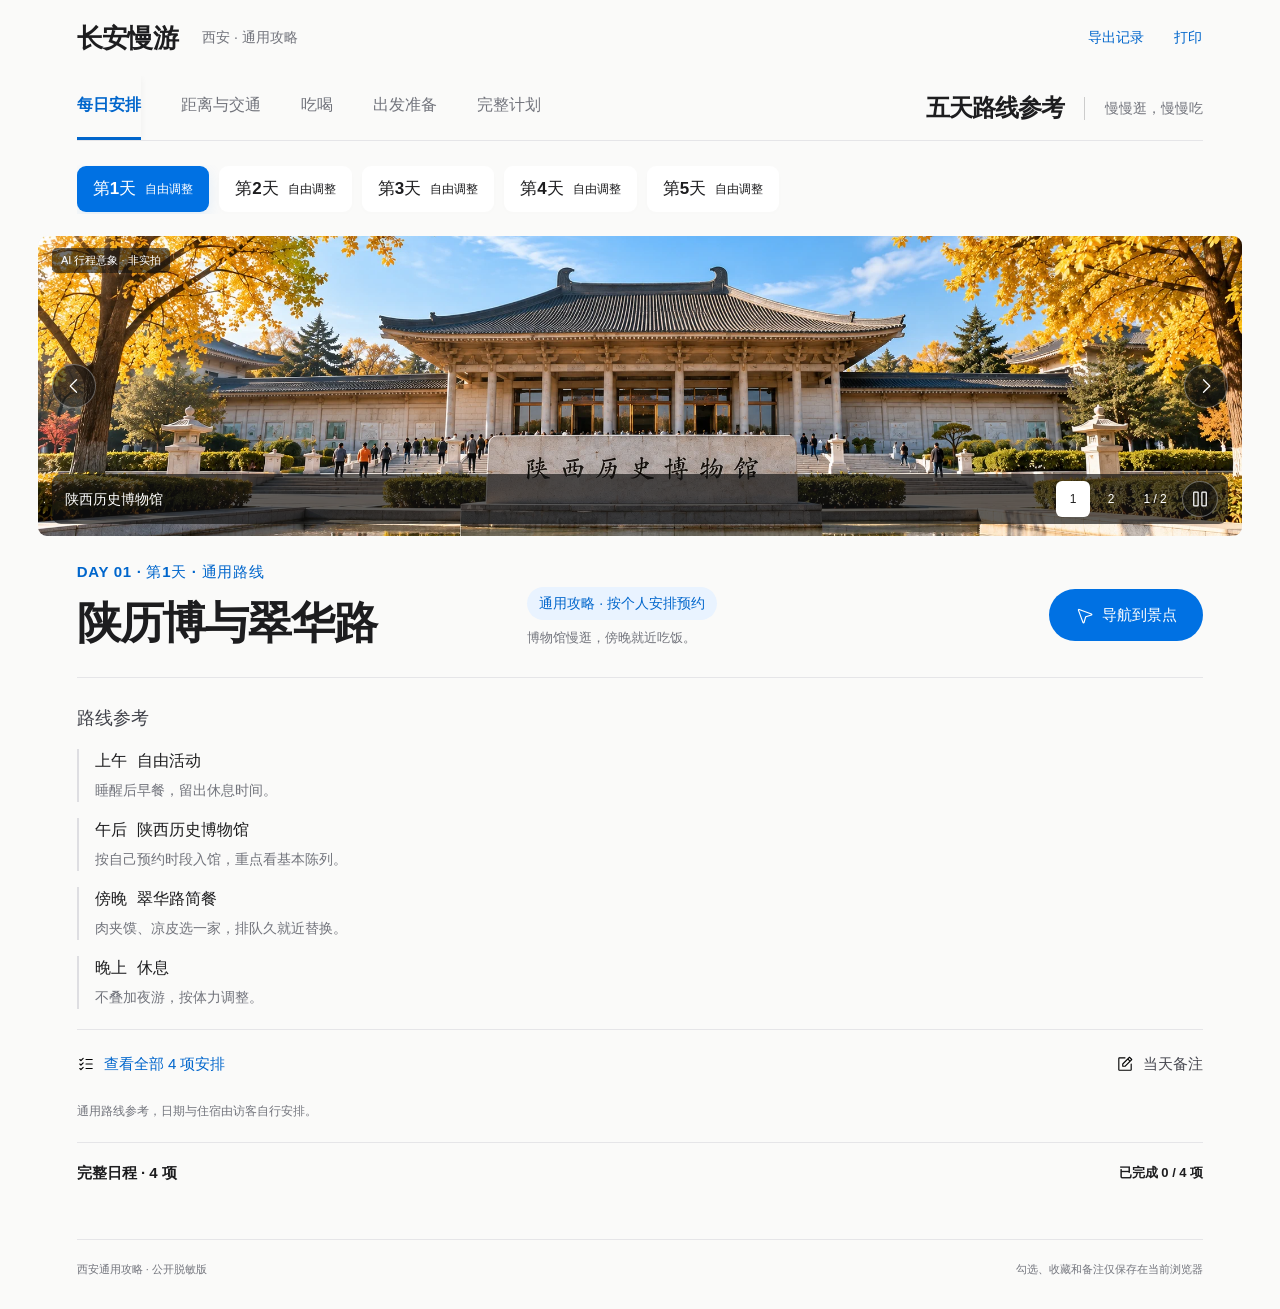
==== commit 6c6e7331: "Publish public Xi’an guide" ====
--- a/xian-roadbook/index.html
+++ b/xian-roadbook/index.html
@@ -1,1363 +1 @@
-<!doctype html>
-<html lang="zh-CN">
-<head>
-<meta charset="utf-8">
-<meta name="viewport" content="width=device-width,initial-scale=1">
-<meta name="color-scheme" content="light dark">
-<meta name="description" content="西安五天轻松旅行：逐日安排、交互路书、地图、42条美食参考、经济型酒店与交通细节。">
-<title>西安五天轻松旅行</title>
-<style>
-:root{color-scheme:light dark;--bg:#f5f5f7;--paper:#fff;--text:#1d1d1f;--muted:#6e6e73;--line:#d2d2d7;--accent:#0066cc;--selected:#e8f1fc;font-family:-apple-system,BlinkMacSystemFont,"PingFang SC","Helvetica Neue",sans-serif}
-*{box-sizing:border-box}body{margin:0;background:var(--bg);color:var(--text);font-size:16px;line-height:1.65}a{color:var(--accent);text-underline-offset:3px}button{font:inherit;cursor:pointer}button:focus-visible,a:focus-visible{outline:3px solid var(--accent);outline-offset:3px}header,main{max-width:1120px;margin:auto;padding:24px}header{padding-bottom:16px}h1{font-size:clamp(26px,4vw,40px);letter-spacing:-.025em;line-height:1.2;margin:8px 0 12px}header p{color:var(--muted);margin:0;font-size:15px}.tabs{display:flex;gap:6px;flex-wrap:wrap;margin-top:22px}.tabs button{border:0;background:transparent;border-radius:12px;padding:10px 18px;color:var(--muted);min-height:44px}.tabs button[aria-selected="true"]{background:var(--paper);color:var(--text);box-shadow:0 1px 5px #0000000b}.tabs button:hover{background:var(--selected)}main{padding-top:0}[hidden]{display:none!important}.viewer{overflow:hidden;border-radius:18px;background:var(--paper)}iframe{display:block;width:100%;height:clamp(420px,72vh,800px);border:0}.viewer-tools{display:flex;gap:16px;justify-content:space-between;align-items:center;flex-wrap:wrap;padding:14px 18px;border-top:1px solid var(--line);font-size:14px}.viewer-tools span{color:var(--muted)}article{background:var(--paper);padding:28px;border-radius:18px}article h2{font-size:25px;margin:30px 0 16px;line-height:1.4}article h2:first-child{margin-top:0}article h3{font-size:20px;margin:28px 0 12px;scroll-margin-top:20px}article p,article ul{max-width:80ch}article li{margin:9px 0}article strong{font-weight:600}.table-wrap{width:100%;overflow-x:auto;margin:18px 0;border-bottom:1px solid var(--line)}table{border-collapse:collapse;width:100%;font-size:14px}th,td{padding:12px 14px;text-align:left;vertical-align:top;border-bottom:1px solid var(--line);min-width:130px}th{font-weight:600;background:var(--bg)}tr:last-child td{border-bottom:0}footer{max-width:1120px;margin:auto;padding:0 24px 30px;color:var(--muted);font-size:13px}dialog{max-width:min(560px,calc(100vw - 32px));max-height:80vh;overflow:auto;border:1px solid var(--line);border-radius:20px;background:var(--paper);color:var(--text);padding:24px}dialog::backdrop{background:#0007}dialog h2{font-size:22px;line-height:1.4;margin:0 36px 10px 0}dialog p{margin:12px 0}.dialog-top{display:flex;justify-content:space-between;gap:16px}.close{border:0;border-radius:9px;background:var(--bg);color:var(--text);min-width:44px;min-height:44px;font-size:24px}.detail-time{color:var(--muted);font-size:14px}
-@media(prefers-color-scheme:dark){:root{--bg:#151516;--paper:#242426;--text:#f5f5f7;--muted:#aeaeb2;--line:#454548;--accent:#75b7ff;--selected:#233348}}
-@media(max-width:600px){header,main{padding:18px 14px}header{padding-bottom:14px}main{padding-top:0}.tabs{gap:2px}.tabs button{padding:9px 13px}.viewer,article{border-radius:14px}article{padding:18px}iframe{height:64vh;min-height:420px}.viewer-tools{padding:12px 14px}th,td{padding:10px;min-width:135px}article ul{padding-left:22px}footer{padding:0 14px 24px}}
-</style>
-</head>
-<body>
-<header>
-<h1>西安五天轻松旅行</h1>
-<p>2026年10月29日—11月2日 · 两人 · 适当留休息</p>
-<p>10月28日晚出发 · 11月3日凌晨抵杭</p>
-<nav class="tabs" role="tablist" aria-label="旅行内容">
-<button id="tab-journal" role="tab" aria-controls="journal" aria-selected="true" type="button">路书</button>
-<button id="tab-plan" role="tab" aria-controls="plan" aria-selected="false" type="button" tabindex="-1">计划</button>
-<button id="tab-food" role="tab" aria-controls="food" aria-selected="false" type="button" tabindex="-1">吃喝</button>
-<button id="tab-hotels" role="tab" aria-controls="hotels" aria-selected="false" type="button" tabindex="-1">酒店</button>
-<button id="tab-transport" role="tab" aria-controls="transport" aria-selected="false" type="button" tabindex="-1">交通</button>
-</nav>
-</header>
-<main>
-<section id="journal" role="tabpanel" aria-labelledby="tab-journal">
-<div class="viewer">
-<iframe id="roadbook-frame" src="roadbook.html?v=restore-aihua-20261030" title="西安交互路书与地图"></iframe>
-<p style="margin:0;padding:12px 18px;color:var(--muted);font-size:13px">原行程插画未含周日西仓、永兴坊及末日早市；以更新后的计划与地图为准。参考点非入口。</p><div class="viewer-tools"><span>图中可切换日志／地图，点击地点看安排。</span><a href="roadbook.html" target="_blank" rel="noopener">全屏路书</a></div>
-</div>
-</section>
-<section id="plan" role="tabpanel" aria-labelledby="tab-plan" hidden><article><h2>往返航班</h2>
-<table>
-<thead>
-<tr>
-<th>方向</th>
-<th>航班</th>
-<th>起飞</th>
-<th>到达</th>
-</tr>
-</thead>
-<tbody><tr>
-<td>去程</td>
-<td>天津航空 <strong>GS7638</strong></td>
-<td><strong>10.28 21:50</strong> · 杭州萧山 T3</td>
-<td><strong>10.29 00:20</strong> · 西安咸阳 T3（次日）</td>
-</tr>
-<tr>
-<td>返程</td>
-<td>首都航空 <strong>JD5301</strong></td>
-<td><strong>11.02 21:55</strong> · 西安咸阳 T3</td>
-<td><strong>11.03 00:15</strong> · 杭州萧山 T3（次日）</td>
-</tr>
-</tbody></table>
-<p>按 10.18 提供的机票截图录入。建议 10.28 <strong>19:30 前到杭州 T3</strong>，11.02 <strong>19:00 前到西安 T3</strong>；到机场时间为建议值。</p>
-<h2>总览</h2>
-<table>
-<thead>
-<tr>
-<th>日期</th>
-<th>上午</th>
-<th>下午</th>
-<th>晚上</th>
-</tr>
-</thead>
-<tbody><tr>
-<td>10.29 周四</td>
-<td>凌晨进城、补觉</td>
-<td>14:30—16:30 陕历博（已预约）</td>
-<td>翠华路简餐后回酒店休息</td>
-</tr>
-<tr>
-<td>10.30 周五</td>
-<td>兵马俑</td>
-<td>午餐坐休、华清宫</td>
-<td>回城、就近晚饭</td>
-</tr>
-<tr>
-<td>10.31 周六</td>
-<td>休息</td>
-<td>午休、大唐芙蓉园</td>
-<td>惠记晚饭、大雁塔外观、不夜城北段</td>
-</tr>
-<tr>
-<td>11.01 周日</td>
-<td>西仓传统集市、洒金桥午饭</td>
-<td>午休；永兴坊短逛</td>
-<td>先晚饭，18:45—19:45永宁门登城（建议）</td>
-</tr>
-<tr>
-<td>11.02 周一</td>
-<td>东仓门早市、休息、退房寄存</td>
-<td>就近休息、取行李</td>
-<td>19:00前到T3，21:55起飞</td>
-</tr>
-</tbody></table>
-<h2>每日安排</h2>
-<p>以下为建议时段，按预约订单、航班与体力调整。10.30取消酒店午休，午餐坐休。10.30早上退房，先向索菲顿确认可寄存至晚间；08:15—08:45预留退房、寄存及候车，必要时提前吃早餐。回城后索菲顿取行李，再去左洛办理入住。10.30晚起住左洛；酒店端距离、地铁接入与离店时刻按新酒店实时导航复核。</p>
-<h3 id="plan-day-1">10.29｜凌晨进城、补觉、陕历博</h3>
-<p>落地后直接去市区酒店，补觉后就近用餐；下午陕历博，傍晚回酒店休息。</p>
-<table>
-<thead>
-<tr>
-<th>建议时间</th>
-<th>安排</th>
-<th>说明</th>
-</tr>
-</thead>
-<tbody><tr>
-<td>00:20—00:50</td>
-<td>GS7638抵达西安T3</td>
-<td>10.28 21:50杭州萧山T3起飞，10.29 00:20抵达西安咸阳T3；取行李先留30分钟，出站慢则顺延接车。</td>
-</tr>
-<tr>
-<td>00:50—02:30</td>
-<td>接车进城、市区酒店入住</td>
-<td>索菲顿酒店（西安钟鼓楼店），西安市东县门60号（TourMind地址资料，10.25复核）。网约车或正规出租车直接到店；车程先留60—90分钟，候车、入住另计，02:30为规划值。已预订10.28—10.30两晚（用户确认）；后三晚改住左洛，提前确认凌晨入住、晚点保房；接送及费用待确认。</td>
-</tr>
-<tr>
-<td>02:30—10:30</td>
-<td>补觉、洗漱</td>
-<td>保留约8小时；晚点就顺延起床，减少上午活动，不为吃饭绕路。陕博按成功预约场次处理。</td>
-</tr>
-<tr>
-<td>10:30—11:30</td>
-<td>酒店附近早午餐</td>
-<td>就近选一家，不排早市、不退房。</td>
-</tr>
-<tr>
-<td>11:30—12:15</td>
-<td>酒店休息</td>
-<td>已在市区，不再安排进城或换店。</td>
-</tr>
-<tr>
-<td>12:15—13:15</td>
-<td>轻午餐、出门准备</td>
-<td>早午餐吃饱可不加餐，带身份证和饮水。</td>
-</tr>
-<tr>
-<td>13:15—14:30</td>
-<td>前往陕历博、排队</td>
-<td>暂按13:15离店，目标14:00到本馆南门，14:30入馆；出发前按实时路况复核交通时间。</td>
-</tr>
-<tr>
-<td>14:30—16:30</td>
-<td>陕西历史博物馆｜基本陈列</td>
-<td>已预约（10.24用户确认）：10.29 14:30—16:30入馆。计划14:30—16:30参观基本陈列，16:30为建议结束时间；带身份证，目标14:00到本馆南门。</td>
-</tr>
-<tr>
-<td>16:45—17:30</td>
-<td>早晚餐｜子午路张记肉夹馍（翠华路店）</td>
-<td>出馆后步行约0.5—0.7公里、8—15分钟。肉夹馍＋凉皮，按胃口点；累了改酒店附近。排队或售罄就近替换。</td>
-</tr>
-<tr>
-<td>17:30—18:15</td>
-<td>回酒店休息</td>
-<td>已于凌晨入住，无需再次办理。回程先留45分钟，出发前看实时路况复核；饿了再就近补餐。</td>
-</tr>
-<tr>
-<td>18:15—21:00</td>
-<td>酒店休息</td>
-<td>第一晚不再安排钟鼓楼或回坊；机场落地当天不追夜游。</td>
-</tr>
-</tbody></table>
-<h3 id="plan-day-2">10.30｜兵马俑、华清宫</h3>
-<p>全天临潼两景点；午餐坐休，晚间回酒店，不爬骊山、不加演出。</p>
-<table>
-<thead>
-<tr>
-<th>建议时间</th>
-<th>安排</th>
-<th>说明</th>
-</tr>
-</thead>
-<tbody><tr>
-<td>07:30—08:15</td>
-<td>索菲顿附近早餐、准备退房</td>
-<td>索菲顿附近快吃；07:30—08:15早餐，08:15—08:45预留退房、寄存与候车。先确认可寄存至晚间；不能寄存则提前安排正规寄存，重新核对离店时间。</td>
-</tr>
-<tr>
-<td>08:45—10:45</td>
-<td>前往兵马俑、核验</td>
-<td>网约车优先，08:45离店暂定，目标10:15前到；出发前按实时路况复核出发时间，另留30—45分钟步行检票。</td>
-</tr>
-<tr>
-<td>10:45—13:00</td>
-<td>兵马俑｜一号坑、二三号坑</td>
-<td>门票已购买（10.23用户确认）；10.30 10:30—11:30为订单入园时段。计划10:45入园、13:00结束；按订单时段提前30分钟到入口，带证件原件。不加丽山园。</td>
-</tr>
-<tr>
-<td>13:00—14:00</td>
-<td>出口附近午餐、坐休</td>
-<td>选择正规明码标价面食店；保留坐休，不串店。</td>
-</tr>
-<tr>
-<td>14:00—14:45</td>
-<td>前往华清宫</td>
-<td>公路先按约9—11公里估，网约车20—30分钟，含候车与检票留45分钟。导航华清宫开放检票口。</td>
-</tr>
-<tr>
-<td>14:45—16:45</td>
-<td>华清宫｜御汤遗址与园林</td>
-<td>建议10.29购买10.30华清宫景区票（非放票日承诺），到访前核对截止检票及入口。御汤遗址、园林、五间厅为主；不爬骊山、不另加长恨歌或12·12演出。</td>
-</tr>
-<tr>
-<td>16:45—19:30</td>
-<td>华清宫→索菲顿取件→左洛入住</td>
-<td>网约车回索菲顿取寄存行李，再去左洛入住；16:45—19:30为交通、取件和入住规划窗口，按路况复核，超时顺延晚饭，不压缩取件与入住。</td>
-</tr>
-<tr>
-<td>19:30—20:15</td>
-<td>左洛附近晚餐</td>
-<td>就近吃，不跨区觅食；下午无酒店午休，晚饭后休息。</td>
-</tr>
-<tr>
-<td>20:15—21:00</td>
-<td>左洛休息</td>
-<td>30日步行和交通较多，不再安排夜游。</td>
-</tr>
-</tbody></table>
-<h3 id="plan-day-3">10.31｜大唐芙蓉园、大唐不夜城</h3>
-<p>上午休息，午休后先逛芙蓉园，晚饭后只走不夜城北段。</p>
-<table>
-<thead>
-<tr>
-<th>建议时间</th>
-<th>安排</th>
-<th>说明</th>
-</tr>
-</thead>
-<tbody><tr>
-<td>09:00—12:00</td>
-<td>睡醒早餐、自由休息</td>
-<td>酒店附近活动；不补排其他大景点。</td>
-</tr>
-<tr>
-<td>12:00—13:00</td>
-<td>住宿区午餐</td>
-<td>就近用餐，酒店附近就近选店。</td>
-</tr>
-<tr>
-<td>13:00—14:00</td>
-<td>午休</td>
-<td>保留一小时休息；按体力延长并缩短园内路线。</td>
-</tr>
-<tr>
-<td>14:00—15:00</td>
-<td>前往大唐芙蓉园西门、检票</td>
-<td>首选网约车，暂留1小时含候车、检票；出发前按实时导航复核出发时间与地铁接入。西门为御苑门。</td>
-</tr>
-<tr>
-<td>15:00—17:15</td>
-<td>大唐芙蓉园｜西门进出短线</td>
-<td>建议10.30购买10.31景区票，按当日票种和开放公告入园；西门御苑门→紫云楼周边→芙蓉湖局部→西门，不绕全湖，不另排演出。官方地址芙蓉西路99号；坐标仅景区锚点，按西门导航。</td>
-</tr>
-<tr>
-<td>17:15—18:00</td>
-<td>前往大悦城</td>
-<td>从芙蓉园西门到大悦城，步行估1.2—1.8公里、25—35分钟，找B1店铺另留10分钟；累了短程打车。</td>
-</tr>
-<tr>
-<td>18:00—18:45</td>
-<td>晚餐｜惠记粉汤羊血（大悦城店）</td>
-<td>慈恩西路69号，大悦城B1-95；小碗粉汤羊血，干饼按胃口加。排队久就商场内替换，不加串店。</td>
-</tr>
-<tr>
-<td>18:55—19:10</td>
-<td>大雁塔南广场｜塔外观</td>
-<td>大悦城步行约0.3—0.5公里、5—10分钟；不登塔。</td>
-</tr>
-<tr>
-<td>19:10—20:00</td>
-<td>大唐不夜城北段</td>
-<td>从南广场进入北段，短逛后折返；不追全街演出，周末人多时缩短。</td>
-</tr>
-<tr>
-<td>20:00—21:00</td>
-<td>返回酒店</td>
-<td>先走到允许上车处；回酒店暂留1小时，出发前按实时路况复核。当天只排芙蓉园＋不夜城。</td>
-</tr>
-</tbody></table>
-<h3 id="plan-day-4">11.01｜西仓赶集、永兴坊、夜登永宁门</h3>
-<p>上午西仓与洒金桥午饭，13:00—15:00午休；下午永兴坊短逛，累了取消，17:15晚饭、18:45登城。</p>
-<table>
-<thead>
-<tr>
-<th>建议时间</th>
-<th>安排</th>
-<th>说明</th>
-</tr>
-</thead>
-<tbody><tr>
-<td>08:00—08:45</td>
-<td>酒店附近早餐</td>
-<td>左洛附近快吃；08:45离店，先留45分钟候车与交通，09:30到西仓为规划目标，非实测。</td>
-</tr>
-<tr>
-<td>09:30—10:30</td>
-<td>西仓传统集市</td>
-<td>逛西仓南巷及周边街巷，花鸟、旧书旧物为主；周四、周日上午集市。只逛一段，拥挤就缩短；不把文创公园当成传统集市入口。</td>
-</tr>
-<tr>
-<td>11:00—12:00</td>
-<td>洒金桥附近午餐</td>
-<td>选一家主餐，不串店，具体门店现场选择；10:30后步行与找店先留30分钟，12:00后返左洛，交通先留1小时。</td>
-</tr>
-<tr>
-<td>13:00—15:00</td>
-<td>酒店午休</td>
-<td>回左洛保留两小时午休；疲劳则取消下午永兴坊。</td>
-</tr>
-<tr>
-<td>15:30—16:15</td>
-<td>永兴坊短逛</td>
-<td>15:00后从左洛出发，步行先留30分钟，非实测；逛街巷、城墙外观，小吃选一两样小份。累了直接休息，不另加书院门，不等固定演出。</td>
-</tr>
-<tr>
-<td>16:15—17:15</td>
-<td>前往爱骅总店</td>
-<td>永兴坊出发，打车或按实时导航选公交／步行；含坐休、候车先留1小时，距离待核。取消永兴坊时从左洛直接去，出发前复核时间。</td>
-</tr>
-<tr>
-<td>17:15—18:00</td>
-<td>晚餐｜爱骅裤带面馆（总店）</td>
-<td>端履门城市之心1层6号；小份油泼或三合一面，保留晚饭胃口。</td>
-</tr>
-<tr>
-<td>18:00—18:45</td>
-<td>前往永宁门、购票检票</td>
-<td>从爱骅步行估1.3—1.8公里、25—35分钟，走不动打车；提前线上购票，18:45仅建议入场，按当日夜间开放入口和票种执行，排队久顺延。</td>
-</tr>
-<tr>
-<td>18:45—19:45</td>
-<td>永宁门城墙夜游</td>
-<td>建议11.01白天确认并购买11.01晚间可用的登城票，按当日开放检票口入场；走20—25分钟折返，同门下墙。普通登城票不代表含梦长安演出；大雨、大风取消。</td>
-</tr>
-<tr>
-<td>19:45—20:30</td>
-<td>回酒店、整理行李</td>
-<td>同门下墙后打车回左洛，先留45分钟，出发前看实时路况复核；准备翌日返程。</td>
-</tr>
-</tbody></table>
-<p>西安博物院、小雁塔已于10.29去过，不再安排。广仁寺、兴庆宫仅作替换参考，不叠加本日路线。</p>
-<h3 id="plan-day-5">11.02｜东仓门早市、晚班机返程</h3>
-<p>JD5301 21:55从西安T3起飞，11.03 00:15抵达杭州T3；早市后回酒店休息、退房，建议19:00前到机场。</p>
-<table>
-<thead>
-<tr>
-<th>建议时间</th>
-<th>安排</th>
-<th>说明</th>
-</tr>
-</thead>
-<tbody><tr>
-<td>07:15—07:45</td>
-<td>前往东仓门早市</td>
-<td>从左洛酒店出发，单程先留30分钟；交通和公里数按新酒店实时核对，不带行李赶早市。睡眠不足、下雨或不能07:15出门则取消，改酒店附近早餐；不顺延返店、退房。</td>
-</tr>
-<tr>
-<td>07:45—08:35</td>
-<td>东仓门早市｜早餐、短逛</td>
-<td>胡辣汤或油茶麻花二选一，配菜盒，小份甑糕共享；两人预算30—50元，非实时报价。睡眠不足、下雨或不能07:15出门则取消，改酒店附近早餐；不顺延返店、退房。 地图实体地址为东仓门26号，坐标仅市场参考点，非具体摊位入口。</td>
-</tr>
-<tr>
-<td>08:35—09:05</td>
-<td>返回酒店</td>
-<td>回左洛酒店先留30分钟，09:05左右返店；不串第二个早市。</td>
-</tr>
-<tr>
-<td>09:05—12:00</td>
-<td>休息、整理行李、退房</td>
-<td>在左洛按订单规定退房；寄存条件先确认，15:30回左洛取行李。</td>
-</tr>
-<tr>
-<td>12:00—15:30</td>
-<td>住宿区午餐、休息或买伴手礼</td>
-<td>退房寄存后在住宿片区吃午饭、休息或买伴手礼，15:30回酒店取行李；不去远郊。</td>
-</tr>
-<tr>
-<td>15:30—19:00</td>
-<td>取行李、前往机场 T3</td>
-<td>15:30—16:00取行李；16:30前乘地铁，或17:00前打车，建议19:00前到西安T3。酒店端距离、地铁接入待确认；14号线机场西站可衔接T3。网约车先留2小时含候车路况，均为规划值。</td>
-</tr>
-<tr>
-<td>19:00—21:55</td>
-<td>西安咸阳国际机场返程</td>
-<td>首都航空 JD5301：11.02 21:55 西安咸阳 T3 起飞，11.03 00:15 抵达杭州萧山 T3（次日）。建议19:00前到西安T3办理值机、托运和安检，晚饭在机场解决。机场坐标仍为整体锚点。</td>
-</tr>
-</tbody></table>
-<h2>景点游玩攻略</h2>
-<p>资料核对：2026.10.22。推荐理由和游览顺序为本计划建议，景点特色依据下列来源；沿用现有日程和预约表。实际展厅、入口与开放范围以当天公告为准，备选用于替换。</p>
-<h3>陕西历史博物馆</h3>
-<p><strong>安排：已预约10.29 14:30—16:30入馆；计划14:30—16:30参观基本陈列。</strong></p>
-<ul>
-<li><strong>推荐理由</strong>：用一馆串起周、秦、汉、唐，先建立历史脉络，后面看兵马俑和唐风街区更容易理解。</li>
-<li><strong>怎么玩</strong>：沿《陕西古代文明》现场动线参观；周秦约35分钟、汉约25分钟、隋唐约35分钟，余下25分钟留给走动、坐休和出馆。</li>
-<li><strong>省力提醒</strong>：每个时期选2—3件文物细看，不追“全部镇馆之宝”；本次不追加收费特展，也不去秦汉馆。展厅与具体展品以现场开放为准。</li>
-</ul>
-<p>来源：<a target="_blank" rel="noopener noreferrer" href="https://www.sxhm.com/basic_display.html">陕博常设展览</a> · <a target="_blank" rel="noopener noreferrer" href="https://www.sxhm.com/guide.html">本馆导览</a>。</p>
-<h3>兵马俑</h3>
-<p><strong>安排：已购10.30 10:30—11:30入园；计划10:45—13:00参观。</strong></p>
-<ul>
-<li><strong>推荐理由</strong>：一号坑看军阵规模，二号坑看兵种与展陈解读，三号坑看遗址布局，现场空间感是主要看点。</li>
-<li><strong>怎么玩</strong>：建议一号坑约55分钟→三号坑约15分钟→二号坑约35分钟，走动和休息留30分钟；现场按开放动线调整。</li>
-<li><strong>省力提醒</strong>：官方10.02公告：二号坑已于10.01提升后试开放，南区设快速参观线，可优先采用；13:00结束，保留午餐坐休，不加丽山园。</li>
-</ul>
-<p>来源：<a target="_blank" rel="noopener noreferrer" href="https://www.bmy.com.cn/pitone.html">一号坑介绍</a> · <a target="_blank" rel="noopener noreferrer" href="https://www.bmy.com.cn/news/news/3374.html">二号坑新展陈</a> · <a target="_blank" rel="noopener noreferrer" href="https://www.bmy.com.cn/pitthree.html">三号坑介绍</a>。</p>
-<h3>华清宫</h3>
-<p><strong>安排：10.30 14:45—16:45。</strong></p>
-<ul>
-<li><strong>推荐理由</strong>：唐御汤遗址、湖景与西安事变旧址五间厅集中在同一景区，能把唐代宫廷与近代史串起来。</li>
-<li><strong>怎么玩</strong>：按当日入口和指示牌串联御汤遗址、湖景、五间厅；遗址约40分钟、五间厅约25分钟，余下55分钟留给园林、步行和坐休。</li>
-<li><strong>省力提醒</strong>：只走山下文化区，累了缩短湖边停留；不爬骊山，不加长恨歌或12·12演出，16:45离园回城。</li>
-</ul>
-<p>来源：<a target="_blank" rel="noopener noreferrer" href="https://www.hqc.cn/HuaQingPalace/jianjie/">华清宫景区简介</a>。</p>
-<h3>大唐芙蓉园</h3>
-<p><strong>安排：10.31 15:00—17:15。</strong></p>
-<ul>
-<li><strong>推荐理由</strong>：看紫云楼群、湖面和唐风园林，适合把时间留给建筑外观与拍照。园区是唐文化主题园林，按景观游览来安排。</li>
-<li><strong>怎么玩</strong>：西门御苑门→紫云楼周边→芙蓉湖局部→西门；约90分钟慢走拍照，45分钟留给休息和回程，不绕全湖。</li>
-<li><strong>省力提醒</strong>：官网全园步行参考为2—3小时，本次只走短线；不承诺登楼或演出，17:15出园，接大悦城晚饭。</li>
-</ul>
-<p>来源：<a target="_blank" rel="noopener noreferrer" href="https://www.tangparadise.cn/its.html?id=753">园区介绍</a> · <a target="_blank" rel="noopener noreferrer" href="https://www.tangparadise.cn/guide.html">入口与游览时长</a>。</p>
-<h3>大雁塔南广场</h3>
-<p><strong>安排：10.31 18:55—19:10，塔外观。</strong></p>
-<ul>
-<li><strong>推荐理由</strong>：玄奘像、红墙和大雁塔同处这一带，短暂停留就能拍到有辨识度的西安地标。</li>
-<li><strong>怎么玩</strong>：从大悦城到南广场，找不挡通行的位置看塔、拍合影；15分钟后接不夜城北段。</li>
-<li><strong>省力提醒</strong>：不进入大慈恩寺、不登塔，不绕到北广场等喷泉；不要把看塔外观理解为已参观寺院。</li>
-</ul>
-<p>来源：<a target="_blank" rel="noopener noreferrer" href="https://qjxq.xa.gov.cn/xwzx/xwdt/1959905174292041730.html">曲江新区游客空间介绍</a>。</p>
-<h3>大唐不夜城</h3>
-<p><strong>安排：10.31 19:10—20:00，北段。</strong></p>
-<ul>
-<li><strong>推荐理由</strong>：主要体验仿唐街景、雕塑与夜间灯光，饭后短逛就能感受街区氛围。</li>
-<li><strong>怎么玩</strong>：南广场接北段步行街，沿主街走一小段后折返；单程控制约20分钟，余下时间拍照和退出人群。</li>
-<li><strong>省力提醒</strong>：10.31为周六，人多就缩短；不为某场演出跑全街，不承诺固定亮灯或演出时刻。20:00开始返程。</li>
-</ul>
-<p>来源：<a target="_blank" rel="noopener noreferrer" href="https://qjxq.xa.gov.cn/zwgk/ndzdxxgk/ggwh/1873997477139513345.html">曲江新区步行街介绍</a>。</p>
-<h3>永宁门城墙</h3>
-<p><strong>安排：11.01 18:45—19:45，晚间可用票及入口需当天确认。</strong></p>
-<ul>
-<li><strong>推荐理由</strong>：在城门与城墙上看老城和城外街景的层次，南门区域也有夜间亮化，适合短程夜游。</li>
-<li><strong>怎么玩</strong>：当日开放入口登城→城楼周边看景→沿一侧走20—25分钟→折返，同门下墙；不绕整圈。</li>
-<li><strong>省力提醒</strong>：保留登城、拍照和下墙时间，不租车环城；普通登城票不含梦长安。雨大、风大或夜间不开放就取消登城。</li>
-</ul>
-<p>来源：<a target="_blank" rel="noopener noreferrer" href="https://qjxq.xa.gov.cn/zmhd/hygq/1808411269676466178.html">曲江新区永宁门亮化说明</a>。</p>
-<h3>西仓传统集市</h3>
-<p><strong>安排：11.01 09:30—10:30。预约日：无需门票预约；出发前确认是否正常出摊。</strong></p>
-<ul>
-<li><strong>推荐理由</strong>：花鸟、旧书旧物与老街生活，周日上午正好赶集；与11.02东仓门早餐早市不同。</li>
-<li><strong>怎么玩</strong>：从西仓南巷周边街巷选一段慢逛，10:30后去洒金桥附近午饭；不钻完整片巷子。</li>
-<li><strong>省力提醒</strong>：传统集市与文创公园分开；周四、周日上午的街巷摊位以现场为准。拥挤就缩短，拍摊位前征得摊主同意。</li>
-</ul>
-<p>来源：<a target="_blank" rel="noopener noreferrer" href="https://www.xiaohongshu.com/explore/6ada00cf000000002c017701">小红书逛档子体验</a> · <a target="_blank" rel="noopener noreferrer" href="https://qidian.sxtvs.com/timing/share/content/10645987">陕西广电起点新闻</a>。</p>
-<h3>永兴坊</h3>
-<p><strong>安排：11.01 15:30—16:15。预约日：街区短逛不预订演出，商户消费另计。</strong></p>
-<ul>
-<li><strong>推荐理由</strong>：左洛酒店在永兴坊后门一带，方便午休后短逛，看看陕西小吃与街区风貌。</li>
-<li><strong>怎么玩</strong>：街巷和中山门附近外观选一小段；小吃一两样小份共享，保留17:15爱骅晚饭。</li>
-<li><strong>省力提醒</strong>：累了取消；不另加书院门，不等待固定表演，不从中山门登城，夜游仍从永宁门进入。</li>
-</ul>
-<p>来源：<a target="_blank" rel="noopener noreferrer" href="https://www.xiaohongshu.com/explore/6a72f7bf0000000027021938">小红书永兴坊逛吃体验</a>。</p>
-<h3>钟鼓楼与回坊（备选）</h3>
-<p><strong>替换参考：本次11.01上午安排西仓，不叠加钟鼓楼。</strong></p>
-<ul>
-<li><strong>推荐理由</strong>：用一条短线看钟鼓楼外观，再进入回坊街巷吃午饭，适合更想体验老城与小吃的那一天。</li>
-<li><strong>怎么玩</strong>：钟楼外观→鼓楼外观→回坊选一段街巷→一家主食店；两楼拍照约30分钟，其余时间慢走，不串多家排队店。</li>
-<li><strong>省力提醒</strong>：官方公告：钟楼10.11—11.15、鼓楼11.01—11.30楼内展厅改造，观景平台开放。本计划只看外观；不叠加本次西仓上午线。</li>
-</ul>
-<p>来源：<a target="_blank" rel="noopener noreferrer" href="https://wwj.xa.gov.cn/xwzx/tzgg/2105187558014095361.html">钟鼓楼博物馆施工公告</a>。</p>
-<h3>书院门（备选）</h3>
-<p><strong>替换参考：本次11.01下午安排永兴坊，不另加书院门。</strong></p>
-<ul>
-<li><strong>推荐理由</strong>：以关中书院周边的文化街氛围为看点，离南门近，适合小段闲逛。</li>
-<li><strong>怎么玩</strong>：从牌坊进入，看沿街门面和关中书院外观，约30分钟折返，余下15分钟留给停留和离开。</li>
-<li><strong>省力提醒</strong>：只作街区短逛，不默认能进入书院，也不临时加碑林博物馆；上午已选备选，傍晚可直接取消。</li>
-</ul>
-<p>来源：<a target="_blank" rel="noopener noreferrer" href="https://xadfz.xa.gov.cn/xadq/dqtk/2009093686383665153.html">西安市地方志书院门介绍</a> · <a target="_blank" rel="noopener noreferrer" href="https://gzsy.xawl.edu.cn/sygk/syjj.htm">关中书院简介</a>。</p>
-<h3>湘子庙街与德福巷（西侧晚饭备选）</h3>
-<p><strong>安排：仅改吃春发生等西侧店时顺路选用，不另加游览时段。</strong></p>
-<ul>
-<li><strong>推荐理由</strong>：老街巷与咖啡馆、小店相连，适合把西侧晚饭前的零散时间用于短走。</li>
-<li><strong>怎么玩</strong>：沿现有西侧路线经过湘子庙街、德福巷，再到所选晚饭店；按晚饭和登城前的剩余时间取一段，不要求走完。</li>
-<li><strong>省力提醒</strong>：选西侧就取消爱骅和书院门；不默认进入湘子庙，不等网红店。时间紧或累了直接吃饭、休息。</li>
-</ul>
-<p>来源：<a target="_blank" rel="noopener noreferrer" href="https://beilin.xiancity.cn/system/2024/09/10/031158814.shtml">碑林区融媒体德福巷介绍</a>。</p>
-<h3>东仓门早市</h3>
-<p><strong>安排：11.02 07:45—08:35，早餐与短逛。</strong></p>
-<ul>
-<li><strong>看什么</strong>：居民街巷、早餐与日常买菜；只逛一段，不串小南门。</li>
-<li><strong>怎么吃</strong>：热汤与饼类先点小份，甑糕共享；摊位线索见吃喝。</li>
-<li><strong>省力提醒</strong>：睡眠不足、下雨或不能07:15出门则取消，改酒店附近早餐；不顺延返店、退房。</li>
-</ul>
-<p>来源：<a target="_blank" rel="noopener noreferrer" href="https://www.xiaohongshu.com/explore/6ab31f100000000018018c63?xsec_token=AB0sBWXvzxkHzfp0-wHtTAP9h2slIP5PyoNv7HGBs2cQY=&xsec_source=pc_search">小红书东仓门推荐</a>，个人体验；<a target="_blank" rel="noopener noreferrer" href="https://www.tang.org.cn/24305.html">历史营业参考</a>，出发前再核。</p>
-<h2>预约日与游览日</h2>
-<p>以下均为 <strong>2026 年</strong>；陕历博已预约，10.29 14:30—16:30入馆；兵马俑已购买，10.30 10:30—11:30入园；其他项目预约状态待确认。表内游玩时间为建议，按成功订单执行。10.22 核对官方规则；未核到放票日的项目仅列建议购票日。</p>
-<table>
-<thead>
-<tr>
-<th>项目</th>
-<th>预约日／购票日</th>
-<th>游览日／建议时段</th>
-<th>入口与说明</th>
-</tr>
-</thead>
-<tbody><tr>
-<td>陕历博本馆·基本陈列</td>
-<td><strong>已预约（10.24用户确认）</strong>；实际预约日期未提供</td>
-<td><strong>10.29 周四 14:30—16:30入馆</strong>；计划14:30—16:30参观</td>
-<td>目标14:00到本馆南门，带身份证；16:30为建议结束时间。不必重复预约。<a target="_blank" rel="noopener noreferrer" href="https://www.sxhm.com/guide.html">官方规则</a></td>
-</tr>
-<tr>
-<td>兵马俑</td>
-<td><strong>已购买（10.23用户确认）</strong></td>
-<td><strong>10.30 周五 10:30—11:30入园</strong>；计划10:45—13:00参观</td>
-<td>按已购订单入园，提前30分钟到入口，带证件原件。不必重复买票；实际购票日期未提供。<a target="_blank" rel="noopener noreferrer" href="https://www.bmy.com.cn/jingtai/bmyweb/ticketing.html">购票说明</a></td>
-</tr>
-<tr>
-<td>华清宫</td>
-<td><strong>10.29 购票（建议）</strong>；可售日期以官方为准</td>
-<td><strong>10.30 周五 14:45—16:45</strong></td>
-<td>买景区门票，出发前确认当日入口和截止检票；不另排骊山、长恨歌或12·12演出。<a target="_blank" rel="noopener noreferrer" href="https://www.hqc.cn/">官网</a></td>
-</tr>
-<tr>
-<td>大唐芙蓉园</td>
-<td><strong>10.30 购票（建议）</strong>；可售日期以官方为准</td>
-<td><strong>10.31 周六 15:00—17:15</strong></td>
-<td>买10.31当日可用景区票，西门御苑门进出；不另排演出。<a target="_blank" rel="noopener noreferrer" href="https://www.tangparadise.cn/ticket.html">购票须知</a> <a target="_blank" rel="noopener noreferrer" href="https://www.tangparadise.cn/guide.html">入口</a></td>
-</tr>
-<tr>
-<td>西仓传统集市</td>
-<td>无需门票预约；出发前确认出摊</td>
-<td><strong>11.01 周日 09:30—10:30</strong></td>
-<td>周四、周日上午传统街巷集市，非文创公园开放时刻。</td>
-</tr>
-<tr>
-<td>永兴坊</td>
-<td>不预订演出；商户消费另计</td>
-<td><strong>11.01 周日 15:30—16:15</strong></td>
-<td>仅街区短逛，累了取消。</td>
-</tr>
-<tr>
-<td>永宁门城墙</td>
-<td><strong>11.01 白天确认并购票（建议）</strong></td>
-<td><strong>11.01 周日 18:45—19:45</strong></td>
-<td>确认晚间可用票种、开放检票口和截止时间；普通登城票不代表含《梦长安》。若夜间不开放，改城外散步。<a target="_blank" rel="noopener noreferrer" href="https://www.chinaxiancitywall.com/">官网</a></td>
-</tr>
-</tbody></table>
-<p>晚点或补觉不足时取消餐饮绕行；无法按预约场次到馆，按官方规则处理，不默认迟到可进。</p>
-<h2>出发前确认</h2>
-<ul>
-<li>索菲顿首段已预订10.28—10.30两晚；已预订（10.25用户确认），提前确认凌晨到店保房；10.29晚决定后三晚续住或换店。</li>
-<li>航班时刻、航站楼临行核对；酒店早餐和就近普通餐次待住宿确定后补。</li>
-<li>预约见上表；餐馆、酒店资料另行核对营业、房价与房态。</li>
-</ul>
-<h2>临时调整</h2>
-<ul>
-<li><strong>10.29晚点／疲劳</strong>：优先补觉、取消餐饮绕行；陕博已约14:30—16:30入馆；无法赶上时按官方规则处理。</li>
-<li><strong>10.30体力不足／返程晚</strong>：午餐坐休，华清宫只看重点、缩短停留；不加骊山或演出，回城后就近吃饭休息。</li>
-<li><strong>10.31下雨／拥挤</strong>：缩短芙蓉园短线或取消不夜城，改大悦城用餐后回酒店；不默认挪到11.01。</li>
-<li><strong>11.01雨大／风大／夜间不开放</strong>：取消登城，视天气在城外短走或回酒店；西仓和永兴坊遇雨或疲劳也可取消，不补排其他景点。</li>
-<li><strong>11.02早市取消</strong>：睡眠不足、下雨或不能07:15出门则取消，改酒店附近早餐；不顺延返店、退房。睡醒再就近吃，不挤占15:30取行李和赴机场时间。</li>
-<li><strong>餐馆排队／停业</strong>：就近替换，每餐一家主食店；原探店与酒店资料保留各自核验日期，出发前再确认。</li>
-</ul>
-<h2>提醒</h2>
-<ul>
-<li>10.30午餐坐休，其余日保留补觉／午休；凌晨入住需提前确认，不默认订10.29即可凌晨进房。</li>
-<li>每餐一家主食店，两人先点小份；小吃备选用于替换。</li>
-<li>下雨时夜游改室内休息；大雨、大风取消城墙。</li>
-</ul>
-<h2>预算</h2>
-<p>两人当地预算暂按 <strong>3,200—5,300元</strong>，含市区五晚住宿、餐饮、门票和交通；不含往返机票、购物。五晚住宿预算 <strong>500—1,000元／间（100—200元／晚）</strong>，仅预算目标，非酒店实时报价；首段两晚200—400元，后三晚预留300—600元。取消机场过渡夜，凌晨进城用车按平台或计价实付核对，交通超预算则另加。华清宫、芙蓉园门票预留 <strong>约500元／两人</strong>，已计入上述估算，演出、索道未安排；最终以订单为准。</p>
-</article></section>
-<section id="food" role="tabpanel" aria-labelledby="tab-food" hidden><article><h2>吃喝</h2>
-<p>每餐一家主食店，两人先点小份。餐馆需临行确认营业；备选用于替换。</p>
-<table>
-<thead>
-<tr>
-<th>日期</th>
-<th>用餐安排</th>
-<th>备选与提醒</th>
-</tr>
-</thead>
-<tbody><tr>
-<td>10.29</td>
-<td>早午餐：市区酒店附近；午餐：市区酒店附近；16:45张记肉夹馍＋凉皮</td>
-<td>出馆后简餐，可换虎子或郭老三；累了直接回酒店，晚饭就近。</td>
-</tr>
-<tr>
-<td>10.30</td>
-<td>早餐就近；午餐：兵马俑出口附近，坐休1小时；晚餐：酒店附近</td>
-<td>下午去华清宫，不绕临潼城区找店。</td>
-</tr>
-<tr>
-<td>10.31</td>
-<td>午餐就近；晚餐18:00：大悦城惠记粉汤羊血</td>
-<td>先芙蓉园、后晚饭、不夜城；排队久换商场内餐馆。</td>
-</tr>
-<tr>
-<td>11.01</td>
-<td>洒金桥附近选一家午餐；永兴坊小份尝味；17:15爱骅裤带面</td>
-<td>午饭不串店；永兴坊不吃撑，保留晚饭；先晚饭后登城。</td>
-</tr>
-<tr>
-<td>11.02</td>
-<td>07:45东仓门早市早餐；午餐就近；晚餐机场T3</td>
-<td>15:30取行李，16:30前地铁／17:00前打车；出发前按实时路况复核。</td>
-</tr>
-</tbody></table>
-<p>备选共42条，含同店不同用途；旧视频与评论仅作参考，现时营业待核。</p>
-<h3>东仓门早市早餐参考</h3>
-<p><strong>11.02 07:45—08:35</strong>，只逛一处；睡眠不足、下雨或不能07:15出门就改酒店附近早餐，不顺延返店和退房。胡辣汤或油茶麻花二选一，配菜盒、小份甑糕共享；两人预算30—50元，非实时报价。</p>
-<table>
-<thead>
-<tr>
-<th>小吃</th>
-<th>博主找摊线索</th>
-<th>点单建议</th>
-</tr>
-</thead>
-<tbody><tr>
-<td>胡辣汤</td>
-<td>吴生安诊所旁</td>
-<td>先问辣度，点小碗</td>
-</tr>
-<tr>
-<td>甑糕</td>
-<td>鑫龙装饰门口三轮车；博主建议08:30前</td>
-<td>小份共享，先买或先问余量</td>
-</tr>
-<tr>
-<td>油茶麻花</td>
-<td>川君宝老火锅门口</td>
-<td>与胡辣汤二选一</td>
-</tr>
-<tr>
-<td>菜盒</td>
-<td>塑钢铝合金工程部门口</td>
-<td>一份分食，馅料现场问</td>
-</tr>
-</tbody></table>
-<p>以上为个人帖子地标线索，非独立核验门牌，摊位可能变动；每摊等约10分钟仍排队就换一家，不反复找摊。<a target="_blank" rel="noopener noreferrer" href="https://www.xiaohongshu.com/explore/6abdc750000000001500f0ea?xsec_token=ABhLvwBDxv0YpGa5myBQQ--_0JLxuTkPIb-McSug_H_q8=&xsec_source=pc_search">小吃攻略</a>。</p>
-<p>地图实体“东仓门早市”地址为<strong>东仓门26号</strong>，不是上述摊位门牌。<a target="_blank" rel="noopener noreferrer" href="https://uri.amap.com/search?keyword=%E8%A5%BF%E5%AE%89%20%E4%B8%9C%E4%BB%93%E9%97%A8%E6%97%A9%E5%B8%82%20%E4%B8%9C%E4%BB%93%E9%97%A826%E5%8F%B7&city=%E8%A5%BF%E5%AE%89&view=map">按名称导航</a>。历史资料记录06:30—09:00，2026年固定营业时刻未获官方确认，出发前查现场安排。<a target="_blank" rel="noopener noreferrer" href="https://www.tang.org.cn/24305.html">时间参考</a>。</p>
-<h3>餐馆备选</h3>
-<table>
-<thead>
-<tr>
-<th>类别／店铺</th>
-<th>推荐菜</th>
-<th>地点</th>
-<th>参考与安排</th>
-</tr>
-</thead>
-<tbody><tr>
-<td>志亮灌汤蒸饺·清真（庙后街店）</td>
-<td>牛肉蒸饺、八宝粥</td>
-<td>莲湖区庙后街 <strong>200 号</strong>；<a target="_blank" rel="noopener noreferrer" href="https://gs.ctrip.com/html5/you/foods/fooddetail/7/16460234.html">携程地点及菜单</a></td>
-<td>顺路补充；回坊午饭备选。</td>
-</tr>
-<tr>
-<td>清真马宾小炒</td>
-<td>生熟双拼小炒</td>
-<td>北广济街北口 <strong>281 号</strong>；<a target="_blank" rel="noopener noreferrer" href="https://www.amap.com/place/B0FFGCBK2I">高德门店定位</a></td>
-<td>口播对应；11.01回坊午饭备选。</td>
-</tr>
-<tr>
-<td>老贾家凉糕</td>
-<td>蜂蜜凉糕、凉粽，分一份尝</td>
-<td>小学习巷 <strong>79 号</strong>；<a target="_blank" rel="noopener noreferrer" href="https://www.woshiji.cn/show-20-4432-1.html">地址资料</a></td>
-<td>顺路补充，非视频同店确认；甜食可选。</td>
-</tr>
-<tr>
-<td>马洪小炒泡馍（回民街店）</td>
-<td>牛肉小炒、牛羊肉泡馍</td>
-<td>莲湖区红埠街 <strong>46 号</strong>，勿选东新街分店；<a target="_blank" rel="noopener noreferrer" href="https://m.tuniu.com/restaurant/3609241/">途牛门店资料</a></td>
-<td>顺路补充；回坊午饭替换。</td>
-</tr>
-<tr>
-<td>清真·壹佳烤肉（红福小区店）</td>
-<td>烤筋、肥瘦，刷酱或老三样</td>
-<td>红埠街 <strong>1 号 10101</strong>，老乌家油茶麻花对面；部分评论写 3 号；<a target="_blank" rel="noopener noreferrer" href="https://www.amap.com/place/B0KG271K7E">高德门店定位</a></td>
-<td>评论线索，非 UP 明确推荐；晚饭替换。</td>
-</tr>
-<tr>
-<td>子午路张记肉夹馍（翠华路店）</td>
-<td>腊汁肉夹馍配凉皮／米皮</td>
-<td>翠华路挚友大厦一层，高德标 <strong>翠花南路 229 号</strong>，点评常写 227 号；<a target="_blank" rel="noopener noreferrer" href="https://www.amap.com/place/B001D07BBR">高德门店定位</a></td>
-<td>UP 提及、当次未吃；10.29出馆后简餐。</td>
-</tr>
-<tr>
-<td>春发生饭店·非遗（南院门店）</td>
-<td>葫芦头泡馍</td>
-<td>碑林区南院门 <strong>25 号</strong>；<a target="_blank" rel="noopener noreferrer" href="https://www.dianping.com/shop/550414/photos/album/p5">点评地址</a></td>
-<td>顺路补充；第四天西侧线。</td>
-</tr>
-<tr>
-<td>爱骅裤带面馆（总店）</td>
-<td>油泼裤带面、三合一面</td>
-<td>碑林区端履门 <strong>城市之心 1 层 6 号</strong>；<a target="_blank" rel="noopener noreferrer" href="https://www.amap.com/place/B0KG57GAJV">高德定位</a>、<a target="_blank" rel="noopener noreferrer" href="https://gs.ctrip.com/html5/you/foods/fooddetail/100057/16573410.html">携程菜单</a></td>
-<td>顺路补充；11.01登城前晚饭。</td>
-</tr>
-<tr>
-<td>秦豫肉夹馍（东木头市店）</td>
-<td>腊汁肉夹馍</td>
-<td>碑林区东木头市 <strong>19 号</strong>，勿与骡马市分店混用；<a target="_blank" rel="noopener noreferrer" href="https://m.map.360.cn/?pid=9b5b665881f82723&src=pc_shenbian">360 地图定位</a>、<a target="_blank" rel="noopener noreferrer" href="https://m.cityhui.com/shop/21279.html">营业参考</a></td>
-<td>评论提及；第四天早午餐。先查营业、售罄。</td>
-</tr>
-</tbody></table>
-<h3>参考探店</h3>
-<p>15家线索：3家口播对应、12家评论辨认。评论门牌、视频同店及现时营业仍需核对。</p>
-<table>
-<thead>
-<tr>
-<th>类别／店铺</th>
-<th>推荐菜</th>
-<th>地点</th>
-<th>参考与安排</th>
-</tr>
-</thead>
-<tbody><tr>
-<td>馨磊酱肉店（麦苋街店）</td>
-<td>酱牛肉、牛肚、牛筋</td>
-<td><strong>麦苋街 92 号</strong>。高德为 92 号，视频评论写 90 号，按完整店名定位。<a target="_blank" rel="noopener noreferrer" href="https://www.amap.com/place/B001D07BJO">高德</a></td>
-<td>口播对应；睿哥 02:56，丹牛评论 00:45。 <a target="_blank" rel="noopener noreferrer" href="https://www.bilibili.com/video/BV1u1Lx6aEHF?t=176">02:56</a> <a target="_blank" rel="noopener noreferrer" href="https://www.bilibili.com/video/BV17Z7a6vEKo?t=45">00:45</a> 分一份，可配馍。</td>
-</tr>
-<tr>
-<td>马家锅盔一绝</td>
-<td>托托馍、锅盔</td>
-<td><strong>麦苋街 54 号为评论提供的门牌，尚未独立核实</strong>；点评能查到同名店及托托馍、锅盔。<a target="_blank" rel="noopener noreferrer" href="https://www.dianping.com/shop/20843887/photos">门店资料</a></td>
-<td>评论辨认；门牌未核。 <a target="_blank" rel="noopener noreferrer" href="https://www.bilibili.com/video/BV17Z7a6vEKo?t=100">01:40</a> 两人分一个配酱肉。</td>
-</tr>
-<tr>
-<td>老杨家饺子馆（小皮院）</td>
-<td>酸汤水饺</td>
-<td><strong>小皮院 89 号为评论定位，门牌待复核</strong>。检索能查到小皮院老杨家；注意与自强西路同名店区分。<a target="_blank" rel="noopener noreferrer" href="https://post.smzdm.com/p/a9509vp7/">小皮院门店线索</a></td>
-<td>评论辨认；回坊午饭替换。 <a target="_blank" rel="noopener noreferrer" href="https://www.bilibili.com/video/BV17Z7a6vEKo?t=195">03:15</a> 回坊午饭替换主食。</td>
-</tr>
-<tr>
-<td>米文军小豆糕</td>
-<td>小豆糕</td>
-<td><strong>北广济街 268 号附近为评论定位</strong>；按流动小摊看待，出摊位置和时间待确认，碰不到就略过</td>
-<td>评论辨认；摊位、出摊待确认。 <a target="_blank" rel="noopener noreferrer" href="https://www.bilibili.com/video/BV17Z7a6vEKo?t=333">05:33</a> 少量甜食。</td>
-</tr>
-<tr>
-<td>清真马宾小炒</td>
-<td>生熟双拼小炒</td>
-<td><strong>北广济街北口 281 号</strong>，地址已与高德、携程对应。<a target="_blank" rel="noopener noreferrer" href="https://www.amap.com/place/B0FFGCBK2I">高德</a>、<a target="_blank" rel="noopener noreferrer" href="https://gs.ctrip.com/html5/you/foods/fooddetail/7/15932543.html">菜品</a></td>
-<td>口播对应；11.01回坊午饭备选。 <a target="_blank" rel="noopener noreferrer" href="https://www.bilibili.com/video/BV1u1Lx6aEHF?t=240">04:00</a> <a target="_blank" rel="noopener noreferrer" href="https://www.bilibili.com/video/BV17Z7a6vEKo?t=347">05:47</a> 小份，酸辣自选。</td>
-</tr>
-<tr>
-<td>老刘家泡馍·陕西老字号（钟鼓楼广济街）</td>
-<td>手掰牛羊肉泡馍</td>
-<td><strong>北广济街 101 号</strong>，勿与下面土门老刘家混用。<a target="_blank" rel="noopener noreferrer" href="https://www.amap.com/place/B0FFITBVO7">高德</a></td>
-<td>评论辨认；回坊正餐替换。 <a target="_blank" rel="noopener noreferrer" href="https://www.bilibili.com/video/BV17Z7a6vEKo?t=474">07:54</a> 作一顿正餐。</td>
-</tr>
-<tr>
-<td>好妈妈时令小吃</td>
-<td>蜂蜜凉粽、凉糕</td>
-<td><strong>庙后街 172 号为评论定位，门牌和当季售卖情况待复核</strong></td>
-<td>评论辨认；门牌、当季营业待核。 <a target="_blank" rel="noopener noreferrer" href="https://www.bilibili.com/video/BV17Z7a6vEKo?t=636">10:36</a> 分一份，替换老贾。</td>
-</tr>
-<tr>
-<td>张庆烤肉·清真</td>
-<td>肉筋、板筋、盐筋、鱼柳</td>
-<td><strong>北广济街 50 号，西大街百盛向北约 20 米路西</strong>。<a target="_blank" rel="noopener noreferrer" href="https://us.trip.com/restaurant/china/xian/detail/restaurant-143154711">分店地址</a></td>
-<td>口播对应；仅对应视频第一家烤肉。 <a target="_blank" rel="noopener noreferrer" href="https://www.bilibili.com/video/BV1u1Lx6aEHF?t=652">10:52</a> 问起点串数，少量点。</td>
-</tr>
-<tr>
-<td>刘二店正宗裤带面（围墙巷店）</td>
-<td>三合一裤带面、蘸水面</td>
-<td><strong>围墙巷与振兴路路口东北角</strong>；评论写围墙巷 118 号，门牌待复核。点评能查到完整分店名。<a target="_blank" rel="noopener noreferrer" href="https://www.dianping.com/shop/G7xTekjIxqDAiOCb/photos">门店</a>、<a target="_blank" rel="noopener noreferrer" href="https://blog.sina.cn/dpool/blog/s/blog_6e1083630102wq22.html">路口定位参考</a></td>
-<td>评论辨认；11.01南门线午饭备选。 <a target="_blank" rel="noopener noreferrer" href="https://www.bilibili.com/video/BV17Z7a6vEKo?t=1155">19:15</a> 问小份或按根点。</td>
-</tr>
-<tr>
-<td>朱选民大米面皮（西木头市总店）</td>
-<td>米皮</td>
-<td><strong>西木头市 17 号</strong>，360 地图定位；其他资料写西木头市中段、近粉巷。<a target="_blank" rel="noopener noreferrer" href="https://m.map.360.cn/?new=1&pid=11e4f0a23d1ce9df&src=pc_shenbian">地图</a></td>
-<td>评论辨认；11.01 西侧线小吃。 <a target="_blank" rel="noopener noreferrer" href="https://www.bilibili.com/video/BV17Z7a6vEKo?t=1352">22:32</a> 分一份，辣度自选。</td>
-</tr>
-<tr>
-<td>虎子水盆羊肉（翠华路总店）</td>
-<td>水盆羊肉、月牙饼</td>
-<td><strong>翠华南路 229 号，擎友大厦综合楼临街商铺</strong>，采用高德写法。<a target="_blank" rel="noopener noreferrer" href="https://www.amap.com/place/B0FFGZPDIV">高德</a></td>
-<td>评论辨认；10.29出馆后替换张记。 <a target="_blank" rel="noopener noreferrer" href="https://www.bilibili.com/video/BV17Z7a6vEKo?t=1438">23:58</a> 羊骨头按供应、胃口加。</td>
-</tr>
-<tr>
-<td>土门老刘家粉汤羊血（西城芳洲店）</td>
-<td>粉汤羊血、腊汁肉夹馍</td>
-<td><strong>西二环路 10 号，天佑国际酒店往北约 20 米</strong>。<a target="_blank" rel="noopener noreferrer" href="https://touch.go.qunar.com/poi/6118547">去哪儿地点</a>、<a target="_blank" rel="noopener noreferrer" href="https://www.dianping.com/shop/5434235/photos">点评菜品</a></td>
-<td>评论辨认；土门较远，后续备选。 <a target="_blank" rel="noopener noreferrer" href="https://www.bilibili.com/video/BV17Z7a6vEKo?t=727">12:07</a> 替换一顿饭。</td>
-</tr>
-<tr>
-<td>樊永平梆梆肉葫芦头</td>
-<td>梆梆肉、葫芦头</td>
-<td><strong>灞桥区狄寨南路、狄寨街道中心幼儿园对面为评论定位</strong>；尚未独立核对门店地图与现时营业</td>
-<td>评论辨认；狄寨较远，后续备选。 <a target="_blank" rel="noopener noreferrer" href="https://www.bilibili.com/video/BV17Z7a6vEKo?t=902">15:02</a> 含猪内脏。</td>
-</tr>
-<tr>
-<td>潇洒哥古法烤肉（雅苑东方店）</td>
-<td>盐筋、牛上脑、黑胡椒牛肉、腰子</td>
-<td><strong>新城区建工路 9 号为评论定位</strong>；尚未独立核实该分店当前状态</td>
-<td>评论辨认；不在主线，后续备选。 <a target="_blank" rel="noopener noreferrer" href="https://www.bilibili.com/video/BV17Z7a6vEKo?t=1552">25:52</a> 少量点。</td>
-</tr>
-<tr>
-<td>老焦熏肉大饼（夜市店，候选分店）</td>
-<td>熏肉大饼</td>
-<td><strong>龙首北路、龙御花园西门旁</strong>能查到同名夜市店；<strong>视频对应分店尚未确认</strong>。<a target="_blank" rel="noopener noreferrer" href="https://map.360.cn/shenghuo/detail?pguid=a97ff69d1b59f739&src=pc_shenbian">360 地图</a></td>
-<td>评论辨认；分店未确认，龙首原线索。 <a target="_blank" rel="noopener noreferrer" href="https://www.bilibili.com/video/BV1rhEz6FE7V">君在西安《从外地回到西安，连着吃十几种地道小吃才解馋》</a> 分一份。</td>
-</tr>
-</tbody></table>
-<h3>小吃分类</h3>
-<table>
-<thead>
-<tr>
-<th>类别／店铺</th>
-<th>推荐菜</th>
-<th>地点</th>
-<th>参考与安排</th>
-</tr>
-</thead>
-<tbody><tr>
-<td>小炒泡馍 · 马洪小炒泡馍（回民街店）</td>
-<td>牛肉小炒</td>
-<td>莲湖区 <strong>红埠街 46 号</strong></td>
-<td>11.01回坊午饭替换，取消其他主食店。 <a target="_blank" rel="noopener noreferrer" href="https://m.tuniu.com/restaurant/3609241/">门店资料</a></td>
-</tr>
-<tr>
-<td>小炒泡馍 · 刘信牛羊肉小炒泡馍（洒金桥店）</td>
-<td>牛肉小炒</td>
-<td><strong>洒金桥 129 号</strong></td>
-<td>选回坊上午线时可改洒金桥。 <a target="_blank" rel="noopener noreferrer" href="https://xa.city8.com/cater/80k4py7c5u8mb5d38a">地址资料</a></td>
-</tr>
-<tr>
-<td>酸汤水饺 · 马二饺子馆（洒金桥）</td>
-<td>牛肉韭黄酸汤水饺</td>
-<td><strong>洒金桥 131 号</strong>，可搜“马二酸汤水饺”</td>
-<td>钟鼓楼→洒金桥→酒店。 <a target="_blank" rel="noopener noreferrer" href="https://m.xa.bendibao.com/xiuxian/73538.shtm">店名、地址与菜品参考</a></td>
-</tr>
-<tr>
-<td>酸汤水饺 · 马茹特色饺子馆</td>
-<td>酸汤水饺</td>
-<td><strong>庙后街，大美克拉罗斯酒店一层商户</strong></td>
-<td>回坊庙后街线替换志亮。旧门牌有差异，按酒店定位。 <a target="_blank" rel="noopener noreferrer" href="https://k.sina.cn/article_2614981087_9bdd71df02003rvta.html?from=local">本地美食报道</a></td>
-</tr>
-<tr>
-<td>面筋卷 · 老城散步途中遇到的现做面筋卷摊</td>
-<td>面筋卷（摊位、售卖待确认）</td>
-<td>摊名与地址未定</td>
-<td>沿既定路线遇到再尝，不专程找未确认摊位。</td>
-</tr>
-<tr>
-<td>面筋卷 · 小魏哥果仁烤面筋</td>
-<td>已确认果仁烤面筋，是否有卷饼待问</td>
-<td><strong>龙首北路，宫园壹号东门</strong></td>
-<td>龙首原后续备选。 <a target="_blank" rel="noopener noreferrer" href="https://hk.trip.com/restaurant/china/xi-an/detail/xiaoweigegeguorenmianjin-31520872/">门店地点与菜品资料</a></td>
-</tr>
-<tr>
-<td>手工麻食 · 陕西特色·独厚麻食（雁翔广场店）</td>
-<td>烩麻食</td>
-<td><strong>曲江新区雁翔广场 2 号楼 1 层 10102-B 号商铺</strong></td>
-<td>历史报道为手搓，当前工艺待问。离主线远，后续备选。 <a target="_blank" rel="noopener noreferrer" href="https://tw.trip.com/restaurant/china/xi-an/detail/restaurant-130000508/">门店地址</a> <a target="_blank" rel="noopener noreferrer" href="https://www.sohu.com/a/468024713_348920">手搓工艺的历史报道</a></td>
-</tr>
-<tr>
-<td>手工麻食 · 吴三酸菜麻食酱香面馆（印花布园小区店）</td>
-<td>酸菜麻食</td>
-<td><strong>印花布园小区西门向南约 30 米、路东</strong></td>
-<td>钟楼附近正餐替换，手搓工艺未核。 <a target="_blank" rel="noopener noreferrer" href="https://jp.trip.com/restaurant/china/xi-an/detail/wusansuancaimashijiangxiang-noodle-house-11225342/">门店地点与菜品资料</a></td>
-</tr>
-<tr>
-<td>肉夹馍 · 子午路张记肉夹馍（翠华路店）</td>
-<td>腊汁肉夹馍，肥瘦或皮瘦</td>
-<td><strong>翠华路挚友大厦一层</strong>，高德标“翠花南路 229 号”，部分资料写 227 号</td>
-<td>10.29出馆后简餐。 <a target="_blank" rel="noopener noreferrer" href="https://www.amap.com/place/B001D07BBR">高德分店定位</a></td>
-</tr>
-<tr>
-<td>肉夹馍 · 秦豫肉夹馍（东木头市店）</td>
-<td>腊汁肉夹馍</td>
-<td><strong>东木头市 19 号</strong></td>
-<td>其他日顺路备选，不纳入11.01西仓路线；偏早午市，先查营业、售罄。 <a target="_blank" rel="noopener noreferrer" href="https://m.map.360.cn/?pid=9b5b665881f82723&src=pc_shenbian">地图定位</a> <a target="_blank" rel="noopener noreferrer" href="https://m.cityhui.com/shop/21279.html">营业参考</a></td>
-</tr>
-<tr>
-<td>凉皮 · 子午路张记肉夹馍（翠华路店）</td>
-<td>凉皮或米皮，以菜单为准</td>
-<td>翠华路挚友大厦一层，高德标翠花南路 229 号</td>
-<td>10.29配肉夹馍。 <a target="_blank" rel="noopener noreferrer" href="https://www.amap.com/place/B001D07BBR">门店定位</a></td>
-</tr>
-<tr>
-<td>凉皮 · 盛志望麻酱酿皮</td>
-<td>麻酱酿皮，两人分一份</td>
-<td><strong>大皮院西口 225 号，近北广济街</strong></td>
-<td>选回坊大皮院线才去。 <a target="_blank" rel="noopener noreferrer" href="https://www.cityhui.com/shop/21253.html">门店地址与菜品参考</a></td>
-</tr>
-<tr>
-<td>肉丸胡辣汤 · 刘老虎肉丸糊辣汤（从新巷店）</td>
-<td>胡辣汤配馍或腊牛肉夹馍</td>
-<td><strong>莲湖区从新巷 12 号</strong></td>
-<td>洒金桥附近早餐，顺路才去。 <a target="_blank" rel="noopener noreferrer" href="https://ditu.amap.com/place/B001D0WFK9">高德定位</a> <a target="_blank" rel="noopener noreferrer" href="https://gs.ctrip.com/html5/you/foods/xian7/5067335.html">携程菜品与营业资料</a></td>
-</tr>
-<tr>
-<td>肉丸胡辣汤 · 马奎肉丸糊辣汤腊牛肉夹馍（康乐路店）</td>
-<td>胡辣汤＋腊牛肉夹馍</td>
-<td><strong>新城区康乐路，嘉惠公寓楼下商铺</strong></td>
-<td>东郊较远，后续备选。 <a target="_blank" rel="noopener noreferrer" href="https://hk.trip.com/restaurant/china/xi-an/detail/restaurant-11219952/">门店地点与菜品资料</a></td>
-</tr>
-<tr>
-<td>粉汤羊血 · 惠记粉汤羊血（西安大悦城店）</td>
-<td>粉汤羊血</td>
-<td><strong>慈恩西路 69 号，大悦城 B1-95</strong></td>
-<td>10.31 夜游晚饭，饿了问羊血饸饹。 <a target="_blank" rel="noopener noreferrer" href="https://maps.apple.com/place?auid=1118368799622630&lsp=57879">地图地址与菜品资料</a></td>
-</tr>
-<tr>
-<td>粉汤羊血 · 惠记粉汤羊血（永松路店）</td>
-<td>粉汤羊血</td>
-<td><strong>永松路 53 号</strong></td>
-<td>吉祥村一带后续备选；与大悦城店分开定位。 <a target="_blank" rel="noopener noreferrer" href="https://gs.ctrip.com/html5/you/foods/fooddetail/7/5068500.html">携程门店资料</a></td>
-</tr>
-<tr>
-<td>裤带面 · 爱骅裤带面馆（总店）</td>
-<td>油泼裤带面或三合一</td>
-<td><strong>端履门城市之心 1 层 6 号</strong></td>
-<td>11.01 东侧线，按当前门牌导航。 <a target="_blank" rel="noopener noreferrer" href="https://www.amap.com/place/B0KG57GAJV">高德定位</a> <a target="_blank" rel="noopener noreferrer" href="https://gs.ctrip.com/html5/you/foods/fooddetail/100057/16573410.html">菜品参考</a></td>
-</tr>
-<tr>
-<td>裤带面 · 郭老三面庄·biangbiang 面（大雁塔店）</td>
-<td>油泼或二合一</td>
-<td><strong>翠华路，大雁塔小学南隔壁</strong></td>
-<td>10.29出馆后替换张记。 <a target="_blank" rel="noopener noreferrer" href="https://www.amap.com/place/B0FFL8TGPB">高德分店定位</a> <a target="_blank" rel="noopener noreferrer" href="https://gs.ctrip.com/html5/you/foods/fooddetail/7/12475357.html">携程地点与菜单</a></td>
-</tr>
-</tbody></table>
-<h3>未确认店名的探店线索</h3>
-<ul>
-<li><a target="_blank" rel="noopener noreferrer" href="https://www.bilibili.com/video/BV12StV6WEFH">电子西街早市</a>：包子、卷菜、豆花泡馍等；摊名未核，视频约 9:30 收摊不代表当前时间。</li>
-<li><a target="_blank" rel="noopener noreferrer" href="https://www.bilibili.com/video/BV1Hc411T7hi">城墙内早市</a>：疑东仓门一带；后经和平门，早市及米皮店名未核。</li>
-<li><a target="_blank" rel="noopener noreferrer" href="https://www.bilibili.com/video/BV1hr4y1i7cL">手搓莜面麻食</a>：店名未核，不能认定为独厚或吴三。</li>
-<li><a target="_blank" rel="noopener noreferrer" href="https://www.bilibili.com/video/BV1R2eS69Ed3">回坊酸汤水饺</a>：杂拌牛肉馅，店名未核。</li>
-<li><a target="_blank" rel="noopener noreferrer" href="https://www.bilibili.com/video/BV1vC411E7Ng">龙首村酸汤水饺</a>：牛肉韭黄水饺、馅饼等，分店未核。</li>
-</ul>
-<h3>早市帖子参考</h3>
-<p>10.27查看小红书6篇详情，以下为搜索样本，不是全站热榜；日期按页面显示，赞藏为当日值。视频帖只核实正文与封面，未转写；东仓门也有排队反馈，不能保证人少。</p>
-<table>
-<thead>
-<tr>
-<th>帖子与作者</th>
-<th>页面日期</th>
-<th>点赞／收藏</th>
-<th>采用内容</th>
-</tr>
-</thead>
-<tbody><tr>
-<td><a target="_blank" rel="noopener noreferrer" href="https://www.xiaohongshu.com/explore/6a17bbf20000000007013754?xsec_token=ABstrZjBrWUVJkgYAKLTKiRl9QyiCxAxUgcM0k-l_srgA=&xsec_source=pc_search">西安超全早市合集！逛早市看这篇就够啦！！</a> · 贪吃妮妮</td>
-<td>05-28</td>
-<td>2884／2631</td>
-<td>视频合集，仅作候选比较</td>
-</tr>
-<tr>
-<td><a target="_blank" rel="noopener noreferrer" href="https://www.xiaohongshu.com/explore/6980a0f7000000001a027fe1?xsec_token=ABJM6A8S1t9zR-5U3uDRnG3t5aqrwtDmoQxuA1bYEViBU=&xsec_source=pc_search">西安城墙下的早市</a> · 跟着老高吃东西</td>
-<td>02-03</td>
-<td>839／357</td>
-<td>小南门备选，未转写视频</td>
-</tr>
-<tr>
-<td><a target="_blank" rel="noopener noreferrer" href="https://www.xiaohongshu.com/explore/6ab31f100000000018018c63?xsec_token=AB0sBWXvzxkHzfp0-wHtTAP9h2slIP5PyoNv7HGBs2cQY=&xsec_source=pc_search">西安早市推荐东仓门，游客少品种多</a> · 研究型剁手患者</td>
-<td>09-23</td>
-<td>634／687</td>
-<td>东仓门实拍与可见评论</td>
-</tr>
-<tr>
-<td><a target="_blank" rel="noopener noreferrer" href="https://www.xiaohongshu.com/explore/6a340afe0000000011012d1c?xsec_token=ABy5ymVJFME0nHDUCcszOmLIG7ZKGbptVHHhGQ18EP57g=&xsec_source=pc_search">洒金桥逛吃避坑指南！本地人私藏早市</a> · LY</td>
-<td>06-18</td>
-<td>409／417</td>
-<td>只参考口味，不照搬跨区路线</td>
-</tr>
-<tr>
-<td><a target="_blank" rel="noopener noreferrer" href="https://www.xiaohongshu.com/explore/6abdc750000000001500f0ea?xsec_token=ABhLvwBDxv0YpGa5myBQQ--_0JLxuTkPIb-McSug_H_q8=&xsec_source=pc_search">西安土著私藏!东仓门早市这样吃才不踩雷</a> · 野路子</td>
-<td>10-01</td>
-<td>87／77</td>
-<td>早餐口味和找摊线索，现场再核</td>
-</tr>
-<tr>
-<td><a target="_blank" rel="noopener noreferrer" href="https://www.xiaohongshu.com/explore/6adf40c2000000001703c5e5?xsec_token=ABEuX9EkZyVVnIudNapeUjeF1eZ5q4EDZqDGn161aVaE8=&xsec_source=pc_search">西安早市怎么选？4处市集对比</a> · 长安姑娘 小妮</td>
-<td>昨天20:00；正文核对至2026-10-26</td>
-<td>8／17</td>
-<td>近期地点比较，非高热度</td>
-</tr>
-</tbody></table>
-</article></section>
-<section id="hotels" role="tabpanel" aria-labelledby="tab-hotels" hidden><article><h2>酒店</h2>
-<p>前两晚索菲顿，后三晚左洛。10月30日换店，不带行李逛兵马俑、华清宫。</p>
-<h3>入住安排</h3>
-<table>
-<thead>
-<tr>
-<th>入住段</th>
-<th>酒店与地址</th>
-<th>状态与说明</th>
-</tr>
-</thead>
-<tbody><tr>
-<td>10.28入住—10.30退房，2晚</td>
-<td><strong>索菲顿酒店（西安钟鼓楼店）</strong>；西安市东县门60号</td>
-<td>用户已确认自行预订。实际10.29凌晨抵达；房型、退改按订单。</td>
-</tr>
-<tr>
-<td>10.30入住—11.02退房，3晚</td>
-<td><strong>左洛精品酒店（西安钟鼓楼永兴坊店）</strong>；西安市新城区东二路12号（永兴坊后门）</td>
-<td>后三晚住宿已确定（10.29确认）。<a target="_blank" rel="noopener noreferrer" href="https://uri.amap.com/search?keyword=%E8%A5%BF%E5%AE%89%E5%B8%82%E6%96%B0%E5%9F%8E%E5%8C%BA%E4%B8%9C%E4%BA%8C%E8%B7%AF12%E5%8F%B7%EF%BC%88%E6%B0%B8%E5%85%B4%E5%9D%8A%E5%90%8E%E9%97%A8%EF%BC%89%20%E5%B7%A6%E6%B4%9B%E7%B2%BE%E5%93%81%E9%85%92%E5%BA%97%EF%BC%88%E8%A5%BF%E5%AE%89%E9%92%9F%E9%BC%93%E6%A5%BC%E6%B0%B8%E5%85%B4%E5%9D%8A%E5%BA%97%EF%BC%89&city=%E8%A5%BF%E5%AE%89&view=map">按地址导航</a>；地址用户10.29与订单核对一致；坐标未核，不沿用旧酒店定位。</td>
-</tr>
-<tr>
-<td>10.30换店</td>
-<td>早上索菲顿退房寄存；游玩后取件，再到左洛入住</td>
-<td>先确认索菲顿可寄存至晚间；不默认左洛可早入住。不能寄存则提前安排正规寄存并复核出发时间。</td>
-</tr>
-<tr>
-<td>11.02返程</td>
-<td>左洛退房寄存，15:30回左洛取行李</td>
-<td>寄存、退房时间向酒店确认。赴机场暂沿用原离店预留，按左洛实际位置实时复核。</td>
-</tr>
-<tr>
-<td>房费目标</td>
-<td>100—200元／间／晚</td>
-<td>仅原预算目标；实际房价、早餐、房型、退改以本人订单为准。</td>
-</tr>
-</tbody></table>
-<h3>入住检查</h3>
-<table>
-<thead>
-<tr>
-<th>项目</th>
-<th>要求</th>
-</tr>
-</thead>
-<tbody><tr>
-<td>首段</td>
-<td>10.28—10.30两晚索菲顿；10.29凌晨到店、保房按本人订单与酒店确认。</td>
-</tr>
-<tr>
-<td>后段</td>
-<td>10.30—11.02三晚左洛；核对订单分店地址、入住时间、早餐及退改。</td>
-</tr>
-<tr>
-<td>换店</td>
-<td>07:30—08:15早餐；08:15—08:45退房、寄存及候车。08:45出发目标需实时导航复核；必要时提前。</td>
-</tr>
-<tr>
-<td>行李</td>
-<td>索菲顿可寄存至晚间需先确认；回城取件，再去左洛，不把行李留错酒店。</td>
-</tr>
-<tr>
-<td>地图</td>
-<td>索菲顿仅首段参考点；左洛当前提供地址导航，位置待核。不借用旧酒店坐标。</td>
-</tr>
-<tr>
-<td>房间</td>
-<td>安静、独卫、外窗等要求按实际订单和酒店确认。</td>
-</tr>
-</tbody></table>
-<h3>小红书住宿区域对比</h3>
-<p>参考 5 篇笔记及评论，检索日期 2026.10.02；评价为个人体验。</p>
-<table>
-<thead>
-<tr>
-<th>区域</th>
-<th>笔记与评论反馈</th>
-<th>本次选择</th>
-</tr>
-</thead>
-<tbody><tr>
-<td><strong>永宁门／南门</strong></td>
-<td>老城与城南景点之间，方便中途回酒店；临城墙房间可能有车流声。<a target="_blank" rel="noopener noreferrer" href="https://www.xiaohongshu.com/explore/699eb4090000000023039847">区域推荐</a> <a target="_blank" rel="noopener noreferrer" href="https://www.xiaohongshu.com/explore/6aa00ae600000000190278dc">五天游记</a></td>
-<td>区域调研留作参考；本次前两晚索菲顿、后三晚左洛。</td>
-</tr>
-<tr>
-<td><strong>南稍门</strong></td>
-<td>笔记推荐作省钱备选，2、5 号线换乘方便。<a target="_blank" rel="noopener noreferrer" href="https://www.xiaohongshu.com/explore/6a51e1fb000000001503fd02">区域比较</a></td>
-<td>同档酒店明显便宜时选；路线需按实际酒店调整。</td>
-</tr>
-<tr>
-<td><strong>大差市</strong></td>
-<td>评论多次推荐，提到餐饮和地铁方便。<a target="_blank" rel="noopener noreferrer" href="https://www.xiaohongshu.com/explore/691675850000000007034466">酒店讨论</a></td>
-<td>经济型备选；需重新核对离店路线。</td>
-</tr>
-<tr>
-<td><strong>钟楼／鼓楼</strong></td>
-<td>逛吃方便，隔音评价分化；有人被夜间车声吵醒，也有人住得安静。<a target="_blank" rel="noopener noreferrer" href="https://www.xiaohongshu.com/explore/68f2d9ca000000000700c35f">住宿反馈</a></td>
-<td>不为“钟楼旁”加价；重点查房间朝向、隔音。</td>
-</tr>
-</tbody></table>
-<h3>经济型酒店候选</h3>
-<p>前三家已有地址资料；其余为小红书线索，具体分店待核。帖子低价不代表出行日期价格。</p>
-<table>
-<thead>
-<tr>
-<th>酒店候选</th>
-<th>位置与地址</th>
-<th>选择要点与来源</th>
-</tr>
-</thead>
-<tbody><tr>
-<td><strong>如家酒店·neo（西安钟楼永宁门地铁站店）</strong></td>
-<td>文艺北路甲子一号，唐人大厦；官网名称带“碑林博物馆店”</td>
-<td>优先比价；2024 年装修，洗衣、寄存。平台标距站约 810 米，步行预留 10—15 分钟。<a target="_blank" rel="noopener noreferrer" href="https://hotels.ctrip.com/hotels/995246.html">携程</a> <a target="_blank" rel="noopener noreferrer" href="https://www.bthhotels.com/wap/HotelInfo/0290D9?pt=info">官网</a></td>
-</tr>
-<tr>
-<td><strong>汉庭酒店（西安永宁门地铁站店）</strong></td>
-<td>文艺北路甲子一号，唐人大厦；华住标注 3—6 层及部分一层</td>
-<td>与如家同楼比价；2025 年开业，洗衣、寄存。选外窗，避开电梯、洗衣房。<a target="_blank" rel="noopener noreferrer" href="https://hotels.ctrip.com/hotels/125368373.html">携程</a> <a target="_blank" rel="noopener noreferrer" href="https://m.huazhu.com/list/xian-XAJTDXXQGY-hanting">地址资料</a></td>
-</tr>
-<tr>
-<td><strong>汉庭西安明城墙南门酒店</strong></td>
-<td>碑林区振兴路 100 号</td>
-<td>官网称距永宁门 A2 口约 7 分钟；查近期房型与评价。<a target="_blank" rel="noopener noreferrer" href="https://m.huazhu.com/Hotel/Detail/7100683">官网</a></td>
-</tr>
-<tr>
-<td>湘子庙街附近汉庭</td>
-<td>永宁门片区；笔记未明确完整分店名</td>
-<td>笔记称房间较小；完整店名、地址待核，勿与前三家混同。<a target="_blank" rel="noopener noreferrer" href="https://www.xiaohongshu.com/explore/699eb4090000000023039847">小红书</a></td>
-</tr>
-<tr>
-<td>星泊、秋果、希岸</td>
-<td>南稍门片区；具体分店待核</td>
-<td>笔记列为省钱备选，先查实际总价与步行距离。<a target="_blank" rel="noopener noreferrer" href="https://www.xiaohongshu.com/explore/699eb4090000000023039847">小红书</a></td>
-</tr>
-<tr>
-<td>汉庭、如家 neo</td>
-<td>大差市片区；具体分店待核</td>
-<td>评论中的入住推荐，需补查门店、房型及近期评价。<a target="_blank" rel="noopener noreferrer" href="https://www.xiaohongshu.com/explore/691675850000000007034466">小红书评论</a></td>
-</tr>
-</tbody></table>
-<p>南大街 3 号汉庭钟楼店是另一家；因部分旧设施、噪音评价，不列首选。<a target="_blank" rel="noopener noreferrer" href="https://hotels.ctrip.com/hotels/1487041.html">门店评价</a></p>
-<h3>出行方式</h3>
-<p>凌晨从T3直接网约车／正规出租车到市区酒店，不安排机场过夜或次日上午再进城。市区出行按酒店实际地址导航，地图定位未核验，不指定最近地铁站；返程优先网约车。机场地铁段可经14号线机场西（T1、T2、T3）站衔接T3，酒店端线路待核。<a target="_blank" rel="noopener noreferrer" href="https://www.xixianxinqu.gov.cn/zwgk/zcwd/jycy/1892481399452139521.html">官方站点说明</a></p>
-</article></section>
-<section id="transport" role="tabpanel" aria-labelledby="tab-transport" hidden><article><h2>交通细节</h2>
-<p>住宿分段：10.28—10.30索菲顿（东县门60号），10.30—11.02左洛。酒店端公里数、地铁接入及离店时刻仍需实时导航复核；10.30晚起住左洛；酒店端距离、地铁接入与离店时刻按新酒店实时导航复核。图为顺序示意，非地理比例图；已知景点间距离仍为估算，候车检票另计。</p>
-<h3>第一天 凌晨进城与陕历博</h3>
-<table>
-<thead>
-<tr>
-<th>路段</th>
-<th>距离口径</th>
-<th>建议交通与预留</th>
-</tr>
-</thead>
-<tbody><tr>
-<td>T3→市区酒店</td>
-<td>酒店段距离待实时导航核验</td>
-<td>00:20落地，00:50起接车；车程先留60—90分钟，候车入住另计，02:30到店为规划窗口。优先预约网约车，备选正规出租车；不依赖凌晨地铁。</td>
-</tr>
-<tr>
-<td>索菲顿→陕历博本馆南门</td>
-<td>距离待实时导航核验</td>
-<td>暂按13:15出发、14:00到南门，计划14:30入馆；预约入馆时段14:30—16:30，出发前按实时导航复核。</td>
-</tr>
-<tr>
-<td>陕历博→翠华路张记</td>
-<td>步行约0.5—0.7公里</td>
-<td>8—15分钟；出馆后简餐，排队或售罄就近替换。</td>
-</tr>
-<tr>
-<td>张记→酒店</td>
-<td>距离待实时导航核验</td>
-<td>打车回已入住房间，先留45分钟；不再办理第二次入住。</td>
-</tr>
-</tbody></table>
-<p>凌晨接车：按平台订单指示找网约车；正规出租车按机场当日指示牌排队。机场官网列T3出租车点为GTC一层03号门外，实际以现场为准；夜间费用及路桥费按计价或平台实付。<a target="_blank" rel="noopener noreferrer" href="https://www.xxia.com.cn/jcjt/czc.htm">机场出租车说明</a></p>
-<h3>第二天 兵马俑与华清宫</h3>
-<table>
-<thead>
-<tr>
-<th>路段</th>
-<th>距离口径</th>
-<th>建议交通与预留</th>
-</tr>
-</thead>
-<tbody><tr>
-<td>索菲顿→兵马俑博物馆</td>
-<td>距离待实时导航核验</td>
-<td>暂按08:45网约车出发，目标10:15到，步行检票另留30—45分钟；出发前看实时路况，必要时提前。</td>
-</tr>
-<tr>
-<td>公共交通备选</td>
-<td>酒店接入地铁站待核</td>
-<td>到华清池站后接驳兵马俑；全程先留2.5—3小时，07:15—07:45出发仅作占位，出发前按实时导航复核。</td>
-</tr>
-<tr>
-<td>兵马俑→华清宫</td>
-<td>公路约9—11公里</td>
-<td>网约车20—30分钟，候车检票另计；14:00—14:45作衔接窗口。公交按当日站点调整。</td>
-</tr>
-<tr>
-<td>华清宫→索菲顿取件→左洛入住</td>
-<td>距离待实时导航核验</td>
-<td>网约车回索菲顿取件，再到左洛入住；16:45—19:30为规划窗口，交通超时则顺延晚饭，不压缩取件与入住。</td>
-</tr>
-</tbody></table>
-<h3>第三天 芙蓉园与不夜城</h3>
-<table>
-<thead>
-<tr>
-<th>路段</th>
-<th>距离口径</th>
-<th>建议交通与预留</th>
-</tr>
-</thead>
-<tbody><tr>
-<td>左洛→芙蓉园西门御苑门</td>
-<td>距离待实时导航核验</td>
-<td>14:00—15:00暂留1小时含候车检票；出发前按实时导航复核，地铁接入待核。</td>
-</tr>
-<tr>
-<td>芙蓉园西门→大悦城</td>
-<td>步行约1.2—1.8公里</td>
-<td>25—35分钟，找B1餐馆另留10分钟；累了短程打车。</td>
-</tr>
-<tr>
-<td>大悦城→大雁塔南广场</td>
-<td>步行约0.3—0.5公里</td>
-<td>5—10分钟，商场内部步行另计。</td>
-</tr>
-<tr>
-<td>南广场→不夜城北段→折返</td>
-<td>单程约0.5—0.8公里，往返约1—1.6公里</td>
-<td>控制45—60分钟，不追全街演出；人多提前回。</td>
-</tr>
-<tr>
-<td>夜游结束→酒店</td>
-<td>距离待实时导航核验</td>
-<td>走到允许上车处再打车，暂留1小时；出发前看实时路况复核。</td>
-</tr>
-</tbody></table>
-<h3>第四天 西仓、永兴坊与永宁门</h3>
-<table>
-<thead>
-<tr>
-<th>路段</th>
-<th>距离口径</th>
-<th>建议交通与预留</th>
-</tr>
-</thead>
-<tbody><tr>
-<td>左洛→西仓传统集市</td>
-<td>距离待实时导航核验</td>
-<td>08:45出发，候车交通先留45分钟；打车至允许停车处，再步行进西仓南巷周边街巷。不是固定入口或实测车程。</td>
-</tr>
-<tr>
-<td>西仓→洒金桥附近午餐</td>
-<td>按所选餐馆导航，距离待核</td>
-<td>10:30后步行、找店先留30分钟；只选一家午饭，不串店。</td>
-</tr>
-<tr>
-<td>午餐区→左洛</td>
-<td>距离待实时导航核验</td>
-<td>12:00后返店先留1小时；13:00—15:00午休。</td>
-</tr>
-<tr>
-<td>左洛→永兴坊</td>
-<td>步行距离待核</td>
-<td>15:00后出发先留30分钟；15:30—16:15短逛。酒店在永兴坊后门一带，入口和实际步行按导航核对。</td>
-</tr>
-<tr>
-<td>永兴坊→爱骅总店</td>
-<td>距离待实时导航核验</td>
-<td>16:15后打车或按导航选择公交／步行，含坐休候车留1小时；17:15晚饭。取消永兴坊则从左洛直接去。</td>
-</tr>
-<tr>
-<td>爱骅总店→永宁门登城口</td>
-<td>步行约1.3—1.8公里</td>
-<td>25—35分钟；18:00离店，含检票留至18:45，走不动打车。</td>
-</tr>
-<tr>
-<td>永宁门城墙→同门下墙</td>
-<td>短程往返约1.5—2公里以内</td>
-<td>18:45—19:45为建议窗口，走20—25分钟折返；不走整圈。</td>
-</tr>
-<tr>
-<td>永宁门→左洛</td>
-<td>距离待实时导航核验</td>
-<td>打车先留45分钟，按当晚路况复核。</td>
-</tr>
-</tbody></table>
-<p>上午往返与午休后行程分开显示；地图参考点与虚线不代表真实道路或测距。</p>
-<h3>第五天 早市往返与晚班机</h3>
-<table>
-<thead>
-<tr>
-<th>路段</th>
-<th>距离口径</th>
-<th>建议交通与预留</th>
-</tr>
-</thead>
-<tbody><tr>
-<td>左洛→东仓门早市→左洛</td>
-<td>公里数按左洛实际位置和实时导航核对</td>
-<td>07:15出门、07:45—08:35短逛、09:05返店；两程各先留30分钟，仅规划缓冲。睡眠不足、下雨或不能07:15出门则取消，改酒店附近早餐；不顺延返店、退房。早市往返与下午去机场分开。</td>
-</tr>
-<tr>
-<td>左洛→机场西站→T3（地铁备选）</td>
-<td>酒店接入线路待核；机场段14号线</td>
-<td>15:30回左洛取行李，暂沿用16:30前乘地铁的原预留，先留2.5小时；出发前按实时导航复核，未确认前优先网约车。</td>
-</tr>
-<tr>
-<td>左洛→西安咸阳T3（网约车）</td>
-<td>距离待实时导航核验</td>
-<td>暂沿用16:30—17:00离店原预留，含候车、路况先留2小时；19:00前到T3为目标，按实时导航复核。</td>
-</tr>
-<tr>
-<td>T3值机→起飞</td>
-<td>19:00前到机场；21:55起飞</td>
-<td>JD5301，11.03 00:15抵达杭州T3；晚饭在机场解决。</td>
-</tr>
-</tbody></table>
-<p>来源：<a target="_blank" rel="noopener noreferrer" href="https://www.sxhm.com/guide.html">陕历博</a> <a target="_blank" rel="noopener noreferrer" href="https://bmy.com.cn/guide/368.html?_isa=1">兵马俑交通</a> <a target="_blank" rel="noopener noreferrer" href="https://www.hqc.cn/about/">华清宫</a> <a target="_blank" rel="noopener noreferrer" href="https://www.tangparadise.cn/guide.html">芙蓉园入口</a>。索菲顿地址经TourMind复核；10.30晚起住左洛；酒店端距离、地铁接入与离店时刻按新酒店实时导航复核。出发前用实时导航复核。</p>
-<h2>导航</h2>
-<p>逐日地图依据当前正式路线生成；备选、酒店事件与未选店餐次不并入主线。坐标为WGS84；景区锚点不代表检票口，现场按高德入口名称导航。惠记只核到商场，门店在大悦城B1-95，未把商场坐标当作门店坐标。</p>
-<ul>
-<li><p><a target="_blank" rel="noopener noreferrer" href="https://www.google.com/maps/dir/34.4436933,108.7641715/34.2250404,108.9506632/34.2219736,108.952061">10月29日｜补觉、进城、陕历博</a>
-单点：<a target="_blank" rel="noopener noreferrer" href="https://www.google.com/maps/search/?api=1&query=34.4436933,108.7641715">GS7638抵达西安T3</a> · <a target="_blank" rel="noopener noreferrer" href="https://www.google.com/maps/search/?api=1&query=34.2250404,108.9506632">陕西历史博物馆｜基本陈列</a> · <a target="_blank" rel="noopener noreferrer" href="https://www.google.com/maps/search/?api=1&query=34.2219736,108.952061">早晚餐｜子午路张记肉夹馍（翠华路店）</a></p>
-</li>
-<li><p><a target="_blank" rel="noopener noreferrer" href="https://www.google.com/maps/dir/34.3875728,109.2768802/34.3642298,109.21347650000001">10月30日｜兵马俑、华清宫</a>
-单点：<a target="_blank" rel="noopener noreferrer" href="https://www.google.com/maps/search/?api=1&query=34.3875728,109.2768802">兵马俑｜一号坑、二三号坑</a> · <a target="_blank" rel="noopener noreferrer" href="https://www.google.com/maps/search/?api=1&query=34.3642298,109.21347650000001">华清宫｜御汤遗址与园林</a></p>
-</li>
-<li><p><a target="_blank" rel="noopener noreferrer" href="https://www.google.com/maps/dir/34.2123098,108.9747383/34.2174393,108.9594954/34.2120614,108.959442">10月31日｜大唐芙蓉园、大唐不夜城</a>
-单点：<a target="_blank" rel="noopener noreferrer" href="https://www.google.com/maps/search/?api=1&query=34.2123098,108.9747383">大唐芙蓉园｜西门进出短线</a> · <a target="_blank" rel="noopener noreferrer" href="https://www.google.com/maps/search/?api=1&query=34.2174393,108.9594954">大雁塔南广场｜塔外观</a> · <a target="_blank" rel="noopener noreferrer" href="https://www.google.com/maps/search/?api=1&query=34.2120614,108.959442">大唐不夜城北段</a>
-坐标待核，未纳入逐日导航：晚餐｜惠记粉汤羊血（大悦城店）。</p>
-</li>
-<li><p><a target="_blank" rel="noopener noreferrer" href="https://www.openstreetmap.org/way/59868465">11月1日上午｜西仓街巷参考点</a>
-午饭在洒金桥附近选一家，返左洛午休；上午不连下午。</p>
-</li>
-<li><p><a target="_blank" rel="noopener noreferrer" href="https://www.google.com/maps/dir/34.2664678,108.9654290/34.2581002,108.9490496/34.2520963,108.9423687">11月1日下午｜永兴坊、爱骅、永宁门</a>
-永兴坊为街区参考点，非固定入口。新点来源：© OpenStreetMap contributors。
-单点：<a target="_blank" rel="noopener noreferrer" href="https://www.google.com/maps/search/?api=1&query=34.2581002,108.9490496">晚餐｜爱骅裤带面馆（总店）</a> · <a target="_blank" rel="noopener noreferrer" href="https://www.google.com/maps/search/?api=1&query=34.2520963,108.9423687">永宁门城墙夜游</a></p>
-</li>
-<li><p><a target="_blank" rel="noopener noreferrer" href="https://www.google.com/maps/search/?api=1&query=34.4436933,108.7641715">11月2日｜晚班机返程</a>
-单点：<a target="_blank" rel="noopener noreferrer" href="https://www.google.com/maps/search/?api=1&query=34.4436933,108.7641715">西安咸阳国际机场返程</a></p>
-</li>
-</ul>
-</article></section>
-</main>
-<footer>落地直达索菲顿酒店，东县门60号；已预订10.28—10.30两晚，凌晨保房待确认，后三晚左洛10.30—11.02（用户确认住宿安排）。图文路书由 JourniOne 生成。 <a href="西安旅行计划.md" download>下载计划</a></footer>
-<dialog id="point-detail" aria-labelledby="detail-title"><div class="dialog-top"><h2 id="detail-title"></h2><button class="close" type="button" aria-label="关闭地点详情">×</button></div><p class="detail-time" id="detail-time"></p><p id="detail-description"></p><p id="detail-address"></p><a id="detail-map" target="_blank" rel="noopener noreferrer">地图导航</a></dialog>
-<script id="trip-data" type="application/json">[{"id":"day-1-airport","title":"GS7638抵达西安T3","description":"10.28 21:50杭州萧山T3起飞，10.29 00:20抵达西安咸阳T3；取行李先留30分钟，出站慢则顺延接车。","location":{"name":"西安咸阳国际机场","address":"西安咸阳国际机场 T3 航站楼（坐标仍为机场整体锚点）","lng":108.7641715,"lat":34.4436933,"coordinate_system":"WGS84","source_url":"https://www.amap.com/place/B038E02IJ0","coordinate_scope":"机场整体锚点；非航站楼或接机点"},"date":"2026-10-29","schedule":{"timingType":"fixed_range","source":"mixed_user_ticket_and_planning_estimate","startLocal":"00:20","endLocal":"00:50","durationMinutes":30}},{"id":"day-1-city-hotel","title":"接车进城、市区酒店入住","description":"索菲顿酒店（西安钟鼓楼店），西安市东县门60号（TourMind地址资料，10.25复核）。网约车或正规出租车直接到店；车程先留60—90分钟，候车、入住另计，02:30为规划值。已预订10.28—10.30两晚（用户确认）；后三晚改住左洛，提前确认凌晨入住、晚点保房；接送及费用待确认。","location":null,"date":"2026-10-29","schedule":{"timingType":"flexible","source":"planning_estimate","startLocal":"00:50","endLocal":"02:30","durationMinutes":100}},{"id":"day-1-sleep","title":"补觉、洗漱","description":"保留约8小时；晚点就顺延起床，减少上午活动，不为吃饭绕路。陕博按成功预约场次处理。","location":null,"date":"2026-10-29","schedule":{"timingType":"flexible","source":"planning_estimate","startLocal":"02:30","endLocal":"10:30","durationMinutes":480}},{"id":"day-1-brunch","title":"酒店附近早午餐","description":"就近选一家，不排早市、不退房。","location":null,"date":"2026-10-29","schedule":{"timingType":"flexible","source":"planning_estimate","startLocal":"10:30","endLocal":"11:30","durationMinutes":60}},{"id":"day-1-morning-rest","title":"酒店休息","description":"已在市区，不再安排进城或换店。","location":null,"date":"2026-10-29","schedule":{"timingType":"flexible","source":"planning_estimate","startLocal":"11:30","endLocal":"12:15","durationMinutes":45}},{"id":"day-1-light-lunch","title":"轻午餐、出门准备","description":"早午餐吃饱可不加餐，带身份证和饮水。","location":null,"date":"2026-10-29","schedule":{"timingType":"flexible","source":"planning_estimate","startLocal":"12:15","endLocal":"13:15","durationMinutes":60}},{"id":"day-1-history-transfer","title":"前往陕历博、排队","description":"暂按13:15离店，目标14:00到本馆南门，14:30入馆；出发前按实时路况复核交通时间。","location":null,"date":"2026-10-29","schedule":{"timingType":"flexible","source":"planning_estimate","startLocal":"13:15","endLocal":"14:30","durationMinutes":75}},{"id":"day-1-history","title":"陕西历史博物馆｜基本陈列","description":"已预约（10.24用户确认）：10.29 14:30—16:30入馆。计划14:30—16:30参观基本陈列，16:30为建议结束时间；带身份证，目标14:00到本馆南门。","location":{"name":"陕西历史博物馆本馆","address":"小寨东路91号；地图锚点为南门","lng":108.9506632,"lat":34.2250404,"coordinate_system":"WGS84","source_url":"https://www.amap.com/place/B0FFFVOCLC","coordinate_scope":"本馆南门入口锚点"},"date":"2026-10-29","schedule":{"timingType":"flexible","source":"planning_estimate","startLocal":"14:30","endLocal":"16:30","durationMinutes":120}},{"id":"day-1-zhang","title":"早晚餐｜子午路张记肉夹馍（翠华路店）","description":"出馆后步行约0.5—0.7公里、8—15分钟。肉夹馍＋凉皮，按胃口点；累了改酒店附近。排队或售罄就近替换。","location":{"name":"子午路张记肉夹馍（翠华路店）","address":"翠华路挚友大厦一层；高德翠花南路229号，部分资料227号","lng":108.952061,"lat":34.2219736,"coordinate_system":"WGS84","source_url":"https://www.amap.com/place/B001D07BBR","coordinate_scope":"地点锚点"},"date":"2026-10-29","schedule":{"timingType":"flexible","source":"planning_estimate","startLocal":"16:45","endLocal":"17:30","durationMinutes":45}},{"id":"day-1-hotel-return","title":"回酒店休息","description":"已于凌晨入住，无需再次办理。回程先留45分钟，出发前看实时路况复核；饿了再就近补餐。","location":null,"date":"2026-10-29","schedule":{"timingType":"flexible","source":"planning_estimate","startLocal":"17:30","endLocal":"18:15","durationMinutes":45}},{"id":"day-1-rest","title":"酒店休息","description":"已在市区，不再安排进城或换店。","location":null,"date":"2026-10-29","schedule":{"timingType":"flexible","source":"planning_estimate","startLocal":"18:15","endLocal":"21:00","durationMinutes":165}},{"id":"day-2-breakfast","title":"索菲顿附近早餐、准备退房","description":"索菲顿附近快吃；07:30—08:15早餐，08:15—08:45预留退房、寄存与候车。先确认可寄存至晚间；不能寄存则提前安排正规寄存，重新核对离店时间。","location":null,"date":"2026-10-30","schedule":{"timingType":"flexible","source":"planning_estimate","startLocal":"07:30","endLocal":"08:15","durationMinutes":45}},{"id":"day-2-transfer","title":"前往兵马俑、核验","description":"08:15—08:45预留索菲顿退房、寄存及候车；先确认可寄存至晚间。网约车08:45离店暂定，目标10:15到兵马俑，另留30—45分钟步行检票；路况变化则提前。","location":null,"date":"2026-10-30","schedule":{"timingType":"flexible","source":"planning_estimate","startLocal":"08:45","endLocal":"10:45","durationMinutes":120}},{"id":"day-2-warriors","title":"兵马俑｜一号坑、二三号坑","description":"门票已购买（10.23用户确认）；10.30 10:30—11:30为订单入园时段。计划10:45入园、13:00结束；按订单时段提前30分钟到入口，带证件原件。不加丽山园。","location":{"name":"秦始皇兵马俑博物馆","address":"临潼区秦陵北路，兵马俑博物馆入口","lng":109.2768802,"lat":34.3875728,"coordinate_system":"WGS84","source_url":"https://www.amap.com/place/B0FFGXMLTU","coordinate_scope":"地点锚点"},"date":"2026-10-30","schedule":{"timingType":"flexible","source":"planning_estimate","startLocal":"10:45","endLocal":"13:00","durationMinutes":135}},{"id":"day-2-lunch","title":"出口附近午餐、坐休","description":"选择正规明码标价面食店；保留坐休，不串店。","location":null,"date":"2026-10-30","schedule":{"timingType":"flexible","source":"planning_estimate","startLocal":"13:00","endLocal":"14:00","durationMinutes":60}},{"id":"day-2-huaqing-transfer","title":"前往华清宫","description":"公路先按约9—11公里估，网约车20—30分钟，含候车与检票留45分钟。导航华清宫开放检票口。","location":null,"date":"2026-10-30","schedule":{"timingType":"flexible","source":"planning_estimate","startLocal":"14:00","endLocal":"14:45","durationMinutes":45}},{"id":"day-2-huaqing","title":"华清宫｜御汤遗址与园林","description":"建议10.29购买10.30华清宫景区票（非放票日承诺），到访前核对截止检票及入口。御汤遗址、园林、五间厅为主；不爬骊山、不另加长恨歌或12·12演出。","location":{"name":"华清宫","address":"西安市临潼区华清路38号，按当天开放检票口导航","coordinate_status":"verified","source_url":"https://maps.google.com/?cid=5510990699832257755&g_mp=Cidnb29nbGUubWFwcy5wbGFjZXMudjEuUGxhY2VzLlNlYXJjaFRleHQQAhgEIAA","lng":109.21347650000001,"lat":34.3642298,"coordinate_system":"WGS84","coordinate_scope":"景区整体锚点，非检票口"},"date":"2026-10-30","schedule":{"timingType":"flexible","source":"planning_estimate","startLocal":"14:45","endLocal":"16:45","durationMinutes":120}},{"id":"day-2-return","title":"华清宫→索菲顿取件→左洛入住","description":"网约车回索菲顿取寄存行李，再去左洛入住；16:45—19:30为交通、取件和入住规划窗口，按路况复核，超时顺延晚饭，不压缩取件与入住。","location":null,"date":"2026-10-30","schedule":{"timingType":"flexible","source":"planning_estimate","startLocal":"16:45","endLocal":"19:30","durationMinutes":165}},{"id":"day-2-dinner","title":"左洛附近晚餐","description":"就近吃，不跨区觅食；下午无酒店午休，晚饭后休息。","location":null,"date":"2026-10-30","schedule":{"timingType":"flexible","source":"planning_estimate","startLocal":"19:30","endLocal":"20:15","durationMinutes":45}},{"id":"day-2-rest","title":"左洛休息","description":"30日步行和交通较多，不再安排夜游。 10.30晚起住左洛；酒店端距离、地铁接入与离店时刻按新酒店实时导航复核。","location":null,"date":"2026-10-30","schedule":{"timingType":"flexible","source":"planning_estimate","startLocal":"20:15","endLocal":"21:00","durationMinutes":45}},{"id":"day-3-morning","title":"睡醒早餐、自由休息","description":"酒店附近活动；不补排其他大景点。 10.30晚起住左洛；酒店端距离、地铁接入与离店时刻按新酒店实时导航复核。","location":null,"date":"2026-10-31","schedule":{"timingType":"flexible","source":"planning_estimate","startLocal":"09:00","endLocal":"12:00","durationMinutes":180}},{"id":"day-3-lunch","title":"住宿区午餐","description":"就近用餐，酒店附近就近选店。","location":null,"date":"2026-10-31","schedule":{"timingType":"flexible","source":"planning_estimate","startLocal":"12:00","endLocal":"13:00","durationMinutes":60}},{"id":"day-3-nap","title":"午休","description":"保留一小时休息；按体力延长并缩短园内路线。 10.30晚起住左洛；酒店端距离、地铁接入与离店时刻按新酒店实时导航复核。","location":null,"date":"2026-10-31","schedule":{"timingType":"flexible","source":"planning_estimate","startLocal":"13:00","endLocal":"14:00","durationMinutes":60}},{"id":"day-3-furong-transfer","title":"前往大唐芙蓉园西门、检票","description":"首选网约车，暂留1小时含候车、检票；出发前按实时导航复核出发时间与地铁接入。西门为御苑门。","location":null,"date":"2026-10-31","schedule":{"timingType":"flexible","source":"planning_estimate","startLocal":"14:00","endLocal":"15:00","durationMinutes":60}},{"id":"day-3-furong","title":"大唐芙蓉园｜西门进出短线","description":"建议10.30购买10.31景区票，按当日票种和开放公告入园；西门御苑门→紫云楼周边→芙蓉湖局部→西门，不绕全湖，不另排演出。官方地址芙蓉西路99号；坐标仅景区锚点，按西门导航。","location":{"name":"大唐芙蓉园","address":"西安市雁塔区芙蓉西路99号，西门御苑门","coordinate_status":"verified","source_url":"https://maps.google.com/?cid=1313955705638594756&g_mp=Cidnb29nbGUubWFwcy5wbGFjZXMudjEuUGxhY2VzLlNlYXJjaFRleHQQAhgEIAA","lng":108.9747383,"lat":34.2123098,"coordinate_system":"WGS84","coordinate_scope":"景区整体锚点，非检票口"},"date":"2026-10-31","schedule":{"timingType":"flexible","source":"planning_estimate","startLocal":"15:00","endLocal":"17:15","durationMinutes":135}},{"id":"day-3-dinner-transfer","title":"前往大悦城","description":"从芙蓉园西门到大悦城，步行估1.2—1.8公里、25—35分钟，找B1店铺另留10分钟；累了短程打车。","location":null,"date":"2026-10-31","schedule":{"timingType":"flexible","source":"planning_estimate","startLocal":"17:15","endLocal":"18:00","durationMinutes":45}},{"id":"day-3-huiji","title":"晚餐｜惠记粉汤羊血（大悦城店）","description":"慈恩西路69号，大悦城B1-95；小碗粉汤羊血，干饼按胃口加。排队久就商场内替换，不加串店。","location":{"name":"惠记粉汤羊血（西安大悦城店）","address":"慈恩西路69号，西安大悦城B1-95","coordinate_status":"needs_verification","source_url":"https://www.amap.com/place/B0FFIS0P13"},"date":"2026-10-31","schedule":{"timingType":"flexible","source":"planning_estimate","startLocal":"18:00","endLocal":"18:45","durationMinutes":45}},{"id":"day-3-square","title":"大雁塔南广场｜塔外观","description":"大悦城步行约0.3—0.5公里、5—10分钟；不登塔。","location":{"name":"大雁塔南广场","address":"雁塔区大雁塔南侧广场","lng":108.9594954,"lat":34.2174393,"coordinate_system":"WGS84","source_url":"https://www.amap.com/place/B001D12PCJ","coordinate_scope":"地点锚点"},"date":"2026-10-31","schedule":{"timingType":"flexible","source":"planning_estimate","startLocal":"18:55","endLocal":"19:10","durationMinutes":15}},{"id":"day-3-night","title":"大唐不夜城北段","description":"从南广场进入北段，短逛后折返；不追全街演出，周末人多时缩短。","location":{"name":"大唐不夜城·贞观之治雕像群","address":"大唐不夜城北段","lng":108.959442,"lat":34.2120614,"coordinate_system":"WGS84","source_url":"https://www.amap.com/place/B0FFLQE8IX","coordinate_scope":"北段雕像群锚点；不是全街区范围"},"date":"2026-10-31","schedule":{"timingType":"flexible","source":"planning_estimate","startLocal":"19:10","endLocal":"20:00","durationMinutes":50}},{"id":"day-3-return","title":"返回酒店","description":"先走到允许上车处；回酒店暂留1小时，出发前按实时路况复核。当天只排芙蓉园＋不夜城。","location":null,"date":"2026-10-31","schedule":{"timingType":"flexible","source":"planning_estimate","startLocal":"20:00","endLocal":"21:00","durationMinutes":60}},{"id":"day-4-breakfast","title":"酒店附近早餐","description":"左洛附近快吃；08:45离店，先留45分钟候车与交通，09:30到西仓为规划目标，非实测。","location":null,"date":"2026-11-01","schedule":{"timingType":"flexible","source":"planning_estimate","startLocal":"08:00","endLocal":"08:45","durationMinutes":45}},{"id":"day-4-xicang","title":"西仓传统集市","description":"逛西仓南巷及周边街巷，花鸟、旧书旧物为主；周四、周日上午集市。只逛一段，拥挤就缩短；不把文创公园当成传统集市入口。","location":{"name":"西仓传统集市","address":"西仓南巷及周边街巷","lat":34.265566,"lng":108.9305192,"coordinate_system":"WGS84","source_url":"https://www.openstreetmap.org/way/59868465","coordinate_scope":"西仓南巷街巷参考点，非固定入口或摊位","coordinate_provenance":{"provider":"OpenStreetMap Nominatim","osm_type":"way","osm_id":59868465,"verified_at":"2026-10-30","method":"Nominatim JSON representative lat/lon; WGS84, no coordinate conversion","display_name":"西仓南巷, 学习巷社区, 北院门街道, 莲湖区, 西安市, 陕西省, 710002, 中国"}},"date":"2026-11-01","schedule":{"timingType":"flexible","source":"planning_estimate","startLocal":"09:30","endLocal":"10:30","durationMinutes":60}},{"id":"day-4-lunch","title":"洒金桥附近午餐","description":"选一家主餐，不串店，具体门店现场选择；10:30后步行与找店先留30分钟，12:00后返左洛，交通先留1小时。","location":null,"date":"2026-11-01","schedule":{"timingType":"flexible","source":"planning_estimate","startLocal":"11:00","endLocal":"12:00","durationMinutes":60}},{"id":"day-4-nap","title":"酒店午休","description":"回左洛保留两小时午休；疲劳则取消下午永兴坊。","location":null,"date":"2026-11-01","schedule":{"timingType":"flexible","source":"planning_estimate","startLocal":"13:00","endLocal":"15:00","durationMinutes":120}},{"id":"day-4-yongxing","title":"永兴坊短逛","description":"15:00后从左洛出发，步行先留30分钟，非实测；逛街巷、城墙外观，小吃选一两样小份。累了直接休息，不另加书院门，不等固定演出。","location":{"name":"永兴坊","address":"中山门内永兴坊街区","lat":34.2664678,"lng":108.965429,"coordinate_system":"WGS84","source_url":"https://www.openstreetmap.org/way/376248518","coordinate_scope":"永兴坊街区参考点，非商户或检票口","coordinate_provenance":{"provider":"OpenStreetMap Nominatim","osm_type":"way","osm_id":376248518,"verified_at":"2026-10-30","method":"Nominatim JSON representative lat/lon; WGS84, no coordinate conversion","display_name":"永兴坊, 化育巷, 中山门街道, 新城区, 西安市, 陕西省, 710005, 中国"}},"date":"2026-11-01","schedule":{"timingType":"flexible","source":"planning_estimate","startLocal":"15:30","endLocal":"16:15","durationMinutes":45}},{"id":"day-4-dinner-transfer","title":"前往爱骅总店","description":"永兴坊出发，打车或按实时导航选公交／步行；含坐休、候车先留1小时，距离待核。取消永兴坊时从左洛直接去，出发前复核时间。","location":null,"date":"2026-11-01","schedule":{"timingType":"flexible","source":"planning_estimate","startLocal":"16:15","endLocal":"17:15","durationMinutes":60}},{"id":"day-4-aihua","title":"晚餐｜爱骅裤带面馆（总店）","description":"端履门城市之心1层6号；小份油泼或三合一面，保留晚饭胃口。","location":{"name":"爱骅裤带面馆（总店）","address":"端履门城市之心1层6号","lng":108.9490496,"lat":34.2581002,"coordinate_system":"WGS84","source_url":"https://www.amap.com/place/B0KG57GAJV","coordinate_scope":"地点锚点"},"date":"2026-11-01","schedule":{"timingType":"flexible","source":"planning_estimate","startLocal":"17:15","endLocal":"18:00","durationMinutes":45}},{"id":"day-4-wall-transfer","title":"前往永宁门、购票检票","description":"从爱骅步行估1.3—1.8公里、25—35分钟，走不动打车；提前线上购票，18:45仅建议入场，按当日夜间开放入口和票种执行，排队久顺延。","location":null,"date":"2026-11-01","schedule":{"timingType":"flexible","source":"planning_estimate","startLocal":"18:00","endLocal":"18:45","durationMinutes":45}},{"id":"day-4-wall","title":"永宁门城墙夜游","description":"建议11.01白天确认并购买11.01晚间可用的登城票，按当日开放检票口入场；走20—25分钟折返，同门下墙。普通登城票不代表含梦长安演出；大雨、大风取消。","location":{"name":"西安城墙·永宁门登城入口","address":"西安城墙南门永宁门","lng":108.9423687,"lat":34.2520963,"coordinate_system":"WGS84","source_url":"https://www.amap.com/place/B001D02131","coordinate_scope":"永宁门登城入口锚点"},"date":"2026-11-01","schedule":{"timingType":"flexible","source":"planning_estimate","startLocal":"18:45","endLocal":"19:45","durationMinutes":60}},{"id":"day-4-return","title":"回酒店、整理行李","description":"同门下墙后打车回左洛，先留45分钟，出发前看实时路况复核；准备翌日返程。","location":null,"date":"2026-11-01","schedule":{"timingType":"flexible","source":"planning_estimate","startLocal":"19:45","endLocal":"20:30","durationMinutes":45}},{"id":"day-5-morning-out","title":"前往东仓门早市","description":"从左洛酒店出发，单程先留30分钟；交通和公里数按新酒店实时核对，不带行李赶早市。睡眠不足、下雨或不能07:15出门则取消，改酒店附近早餐；不顺延返店、退房。","location":null,"date":"2026-11-02","schedule":{"timingType":"flexible","source":"planning_estimate","startLocal":"07:15","endLocal":"07:45","durationMinutes":30}},{"id":"day-5-morning-market","title":"东仓门早市｜早餐、短逛","description":"胡辣汤或油茶麻花二选一，配菜盒，小份甑糕共享；两人预算30—50元，非实时报价。睡眠不足、下雨或不能07:15出门则取消，改酒店附近早餐；不顺延返店、退房。 地图实体地址为东仓门26号，坐标仅市场参考点，非具体摊位入口。","location":{"name":"东仓门早市","address":"东仓门26号（百度地图实体地址，非具体摊位门牌）","lat":34.2538137,"lng":108.9565593,"coordinate_system":"WGS84","coordinate_scope":"早市位置参考点，非固定摊位或入口","source_url":"https://uri.amap.com/search?keyword=%E8%A5%BF%E5%AE%89%20%E4%B8%9C%E4%BB%93%E9%97%A8%E6%97%A9%E5%B8%82%20%E4%B8%9C%E4%BB%93%E9%97%A826%E5%8F%B7&city=%E8%A5%BF%E5%AE%89&view=map","coordinate_provenance":{"provider":"baidu_map","uid":"a6bba5b22b2accfc42d63e24","name":"东仓门早市","address":"东仓门26号","verified_at":"2026-10-27","original":{"x":12130356.79,"y":4039300.4,"system":"BD09MC"},"bd09ll":{"lng":108.96766340473499,"lat":34.258581561836166},"gcj02":{"lat":34.25225301295936,"lng":108.96125874532942},"method":"BD09MC band30 polynomial to BD09LL; analytic BD09LL to GCJ02; 10-iteration inverse GCJ02 to WGS84; approximate display anchor","projection_reference":"https://gist.github.com/chao-he/7747495","coordinate_docs":"https://lbsyun.baidu.com/skins/MySkin/resources/iframs/coordinate.html"}},"date":"2026-11-02","schedule":{"timingType":"flexible","source":"planning_estimate","startLocal":"07:45","endLocal":"08:35","durationMinutes":50}},{"id":"day-5-morning-back","title":"返回酒店","description":"回左洛酒店先留30分钟，09:05左右返店；不串第二个早市。","location":null,"date":"2026-11-02","schedule":{"timingType":"flexible","source":"planning_estimate","startLocal":"08:35","endLocal":"09:05","durationMinutes":30}},{"id":"day-5-checkout","title":"休息、整理行李、退房","description":"09:05—12:00休息、整理行李，按左洛订单规定退房，先确认可寄存至15:30；下午回左洛取件。","location":null,"date":"2026-11-02","schedule":{"timingType":"flexible","source":"planning_estimate","startLocal":"09:05","endLocal":"12:00","durationMinutes":175}},{"id":"day-5-late-flight","title":"住宿区午餐、休息或买伴手礼","description":"退房寄存后在住宿片区吃午饭、休息或买伴手礼，15:30回酒店取行李；不去远郊。","location":null,"date":"2026-11-02","schedule":{"timingType":"flexible","source":"planning_estimate","startLocal":"12:00","endLocal":"15:30","durationMinutes":210}},{"id":"day-5-airport-transfer","title":"取行李、前往机场 T3","description":"15:30—16:00取行李；16:30前乘地铁，或17:00前打车，建议19:00前到西安T3。酒店端距离、地铁接入待确认；14号线机场西站可衔接T3。网约车先留2小时含候车路况，均为规划值。","location":null,"date":"2026-11-02","schedule":{"timingType":"flexible","source":"planning_estimate","startLocal":"15:30","endLocal":"19:00","durationMinutes":210}},{"id":"day-5-airport","title":"西安咸阳国际机场返程","description":"首都航空 JD5301：11.02 21:55 西安咸阳 T3 起飞，11.03 00:15 抵达杭州萧山 T3（次日）。建议19:00前到西安T3办理值机、托运和安检，晚饭在机场解决。机场坐标仍为整体锚点。","location":{"name":"西安咸阳国际机场","address":"西安咸阳国际机场 T3 航站楼（坐标仍为机场整体锚点）","lng":108.7641715,"lat":34.4436933,"coordinate_system":"WGS84","source_url":"https://www.amap.com/place/B038E02IJ0","coordinate_scope":"机场整体锚点；非航站楼或安检口"},"date":"2026-11-02","schedule":{"timingType":"fixed_range","source":"mixed_user_ticket_and_planning_estimate","startLocal":"19:00","endLocal":"21:55","durationMinutes":175,"displayLabel":"19:00 前到 T3 · 21:55 起飞"}},{"id":"stay-sofidon-reference","title":"索菲顿酒店（西安钟鼓楼店）","description":"索菲顿，东县门60号；10.28—10.30前两晚已订。10.30早上退房寄存，晚间取件后去左洛。酒店参考点非入口。","date":"10.28—10.30","schedule":{"displayLabel":"10.28—10.30前两晚；30日晚取件后换店"},"location":{"address":"西安市东县门60号","source_url":"https://uri.amap.com/search?keyword=%E8%A5%BF%E5%AE%89%E5%B8%82%E4%B8%9C%E5%8E%BF%E9%97%A860%E5%8F%B7%20%E7%B4%A2%E8%8F%B2%E9%A1%BF%E9%85%92%E5%BA%97%EF%BC%88%E8%A5%BF%E5%AE%89%E9%92%9F%E9%BC%93%E6%A5%BC%E5%BA%97%EF%BC%89&city=%E8%A5%BF%E5%AE%89&view=map"},"map_reference":true},{"id":"stay-zuoluo-reference","title":"左洛精品酒店（西安钟鼓楼永兴坊店）","description":"后三晚10.30—11.02住左洛，用户确认住宿安排；地址西安市新城区东二路12号（永兴坊后门），用户10.29与订单核对一致。地图坐标待核，按地址导航。","date":"10.30—11.02","schedule":{"displayLabel":"后三晚住宿安排，用户10.29确认"},"location":{"address":"西安市新城区东二路12号（永兴坊后门）","source_url":"https://uri.amap.com/search?keyword=%E8%A5%BF%E5%AE%89%E5%B8%82%E6%96%B0%E5%9F%8E%E5%8C%BA%E4%B8%9C%E4%BA%8C%E8%B7%AF12%E5%8F%B7%EF%BC%88%E6%B0%B8%E5%85%B4%E5%9D%8A%E5%90%8E%E9%97%A8%EF%BC%89%20%E5%B7%A6%E6%B4%9B%E7%B2%BE%E5%93%81%E9%85%92%E5%BA%97%EF%BC%88%E8%A5%BF%E5%AE%89%E9%92%9F%E9%BC%93%E6%A5%BC%E6%B0%B8%E5%85%B4%E5%9D%8A%E5%BA%97%EF%BC%89&city=%E8%A5%BF%E5%AE%89&view=map"},"map_reference":true}]</script>
-<script>
-(()=>{
-const tabs=Array.from(document.querySelectorAll('[role="tab"]'));
-const panels=Array.from(document.querySelectorAll('[role="tabpanel"]'));
-function select(id,focus=false){const selected=tabs.find(t=>t.getAttribute('aria-controls')===id);if(!selected)return;tabs.forEach(t=>{const on=t===selected;t.setAttribute('aria-selected',String(on));t.tabIndex=on?0:-1});panels.forEach(p=>p.hidden=p.id!==id);if(focus)selected.focus();if(id==='journal')requestAnimationFrame(()=>{const f=document.getElementById('roadbook-frame');if(f&&!document.getElementById('journal').hidden&&f.clientWidth>0&&f.clientHeight>0)f.contentWindow?.dispatchEvent(new Event('resize'))})}
-tabs.forEach((t,index)=>{t.addEventListener('click',()=>select(t.getAttribute('aria-controls')));t.addEventListener('keydown',event=>{let next;if(event.key==='ArrowRight')next=(index+1)%tabs.length;if(event.key==='ArrowLeft')next=(index-1+tabs.length)%tabs.length;if(event.key==='Home')next=0;if(event.key==='End')next=tabs.length-1;if(next!==undefined){event.preventDefault();select(tabs[next].getAttribute('aria-controls'),true)}})});
-document.querySelectorAll('table').forEach(table=>{const wrap=document.createElement('div');wrap.className='table-wrap';wrap.tabIndex=0;wrap.setAttribute('role','region');wrap.setAttribute('aria-label','可横向滚动的资料表');table.before(wrap);wrap.append(table)});
-const nodes=JSON.parse(document.getElementById('trip-data').textContent);
-const byId=new Map(nodes.map(n=>[n.id,n]));
-const frame=document.getElementById('roadbook-frame');
-const dialog=document.getElementById('point-detail');
-function openPoint(poi){const node=byId.get(poi?.key)||byId.get(poi?.id);if(!node)return;document.getElementById('detail-title').textContent=node.title;const s=node.schedule;document.getElementById('detail-time').textContent=node.date+' · '+(s.displayLabel||(s.startLocal?[s.startLocal,s.endLocal].filter(Boolean).join('—'):'时间待定'));document.getElementById('detail-description').textContent=node.description;document.getElementById('detail-address').textContent=node.location?.address||'';const link=document.getElementById('detail-map');const url=node.location?.source_url;link.hidden=!url;if(url)link.href=url;dialog.showModal()}
-window.addEventListener('message',event=>{if(event.source!==frame.contentWindow||event.origin!==location.origin)return;const data=event.data;if(!data||data.channel!=='flipmind-roadbook')return;if(data.type==='poi-open')openPoint(data.poi);if(data.type==='navigation-request'){const match=/^day-0?([1-5])$/.exec(String(data.pageId));if(match){select('plan');document.getElementById('plan-day-'+match[1])?.scrollIntoView({block:'start'})}}});
-dialog.querySelector('.close').addEventListener('click',()=>dialog.close());dialog.addEventListener('click',event=>{if(event.target===dialog){const r=dialog.getBoundingClientRect();if(event.clientX<r.left||event.clientX>r.right||event.clientY<r.top||event.clientY>r.bottom)dialog.close()}});
-})();
-</script>
-</body></html>+<!doctype html><html lang="zh-CN"><head><meta charset="utf-8"><meta name="viewport" content="width=device-width,initial-scale=1"><meta http-equiv="refresh" content="0;url=../"><title>西安通用攻略</title><style>body{font:18px -apple-system,sans-serif;margin:12vh auto;max-width:520px;padding:24px;color:#1d1d1f;background:#f5f5f7}a{color:#0071e3}</style></head><body><h1>西安通用攻略</h1><p>公共通用攻略，请勿录入敏感信息。</p><a href="../">打开公开攻略</a><script>location.replace(new URL('../',location.href).href)</script></body></html>
